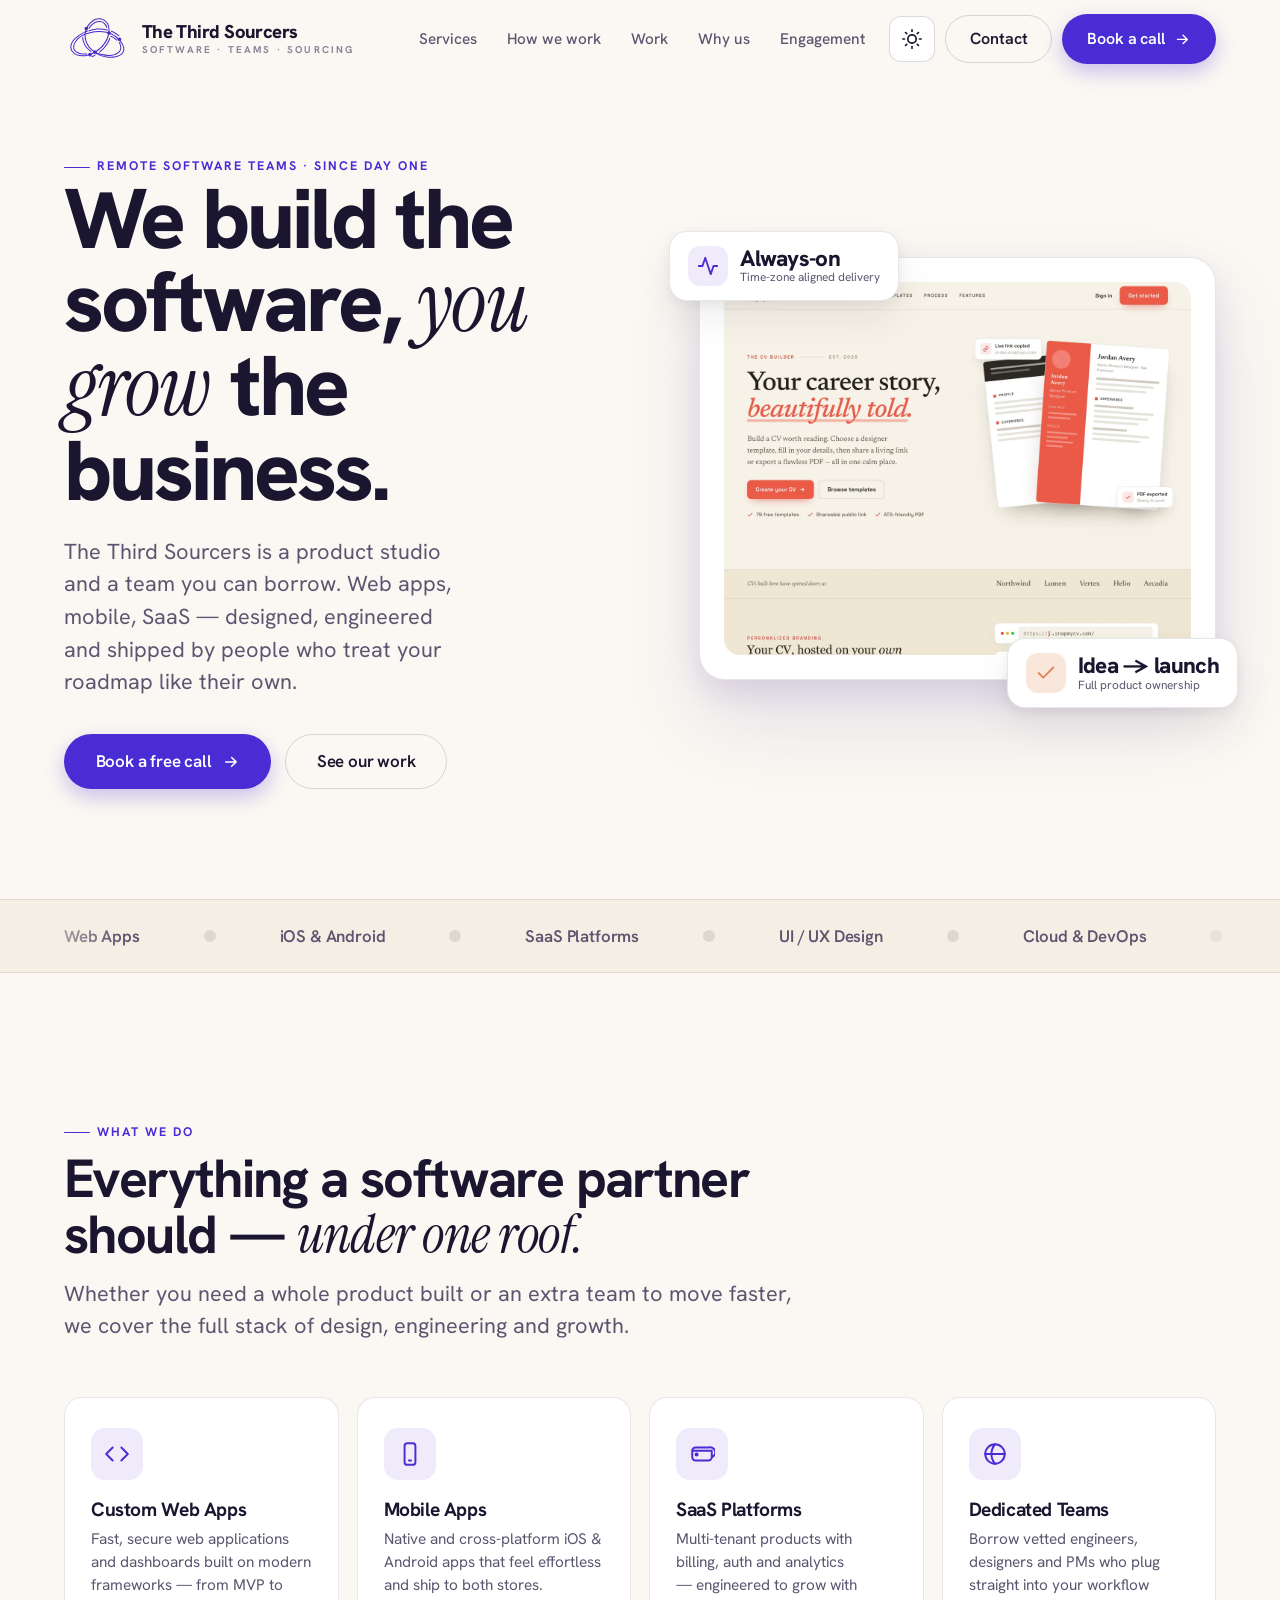
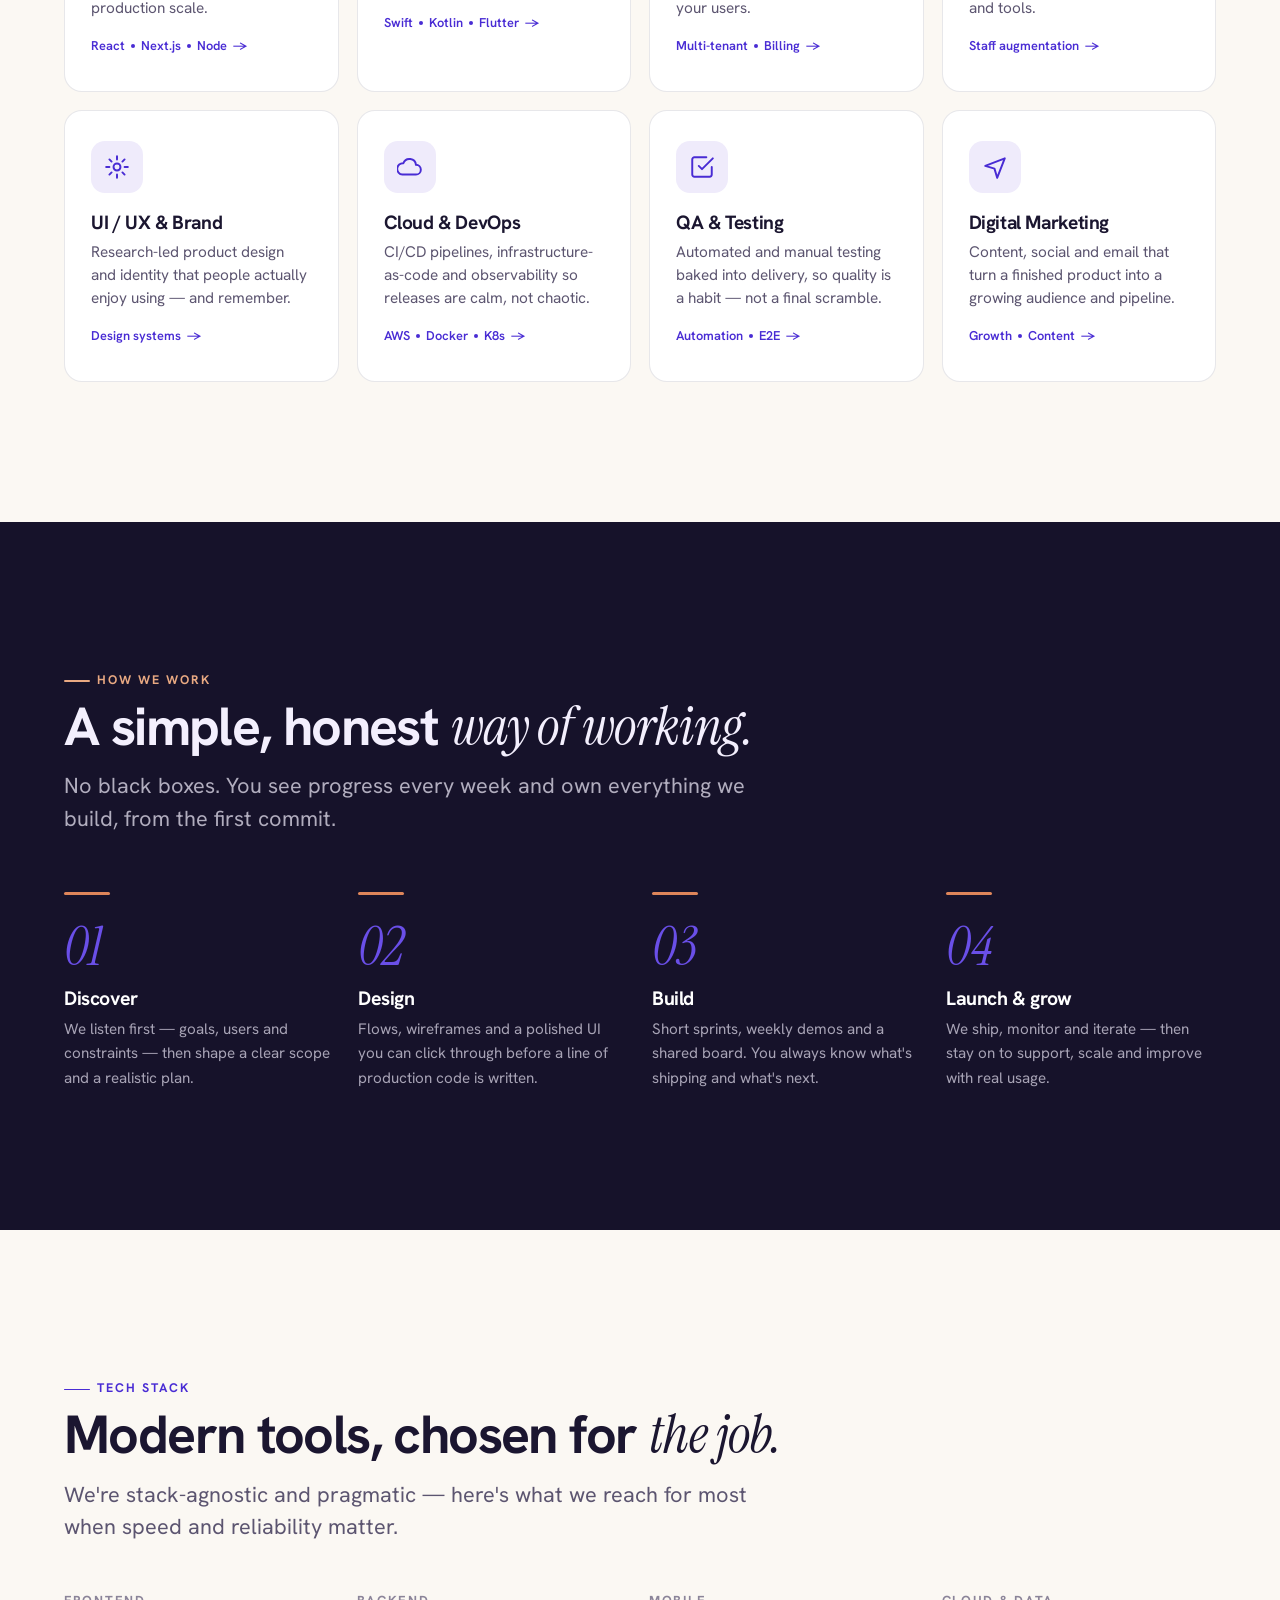
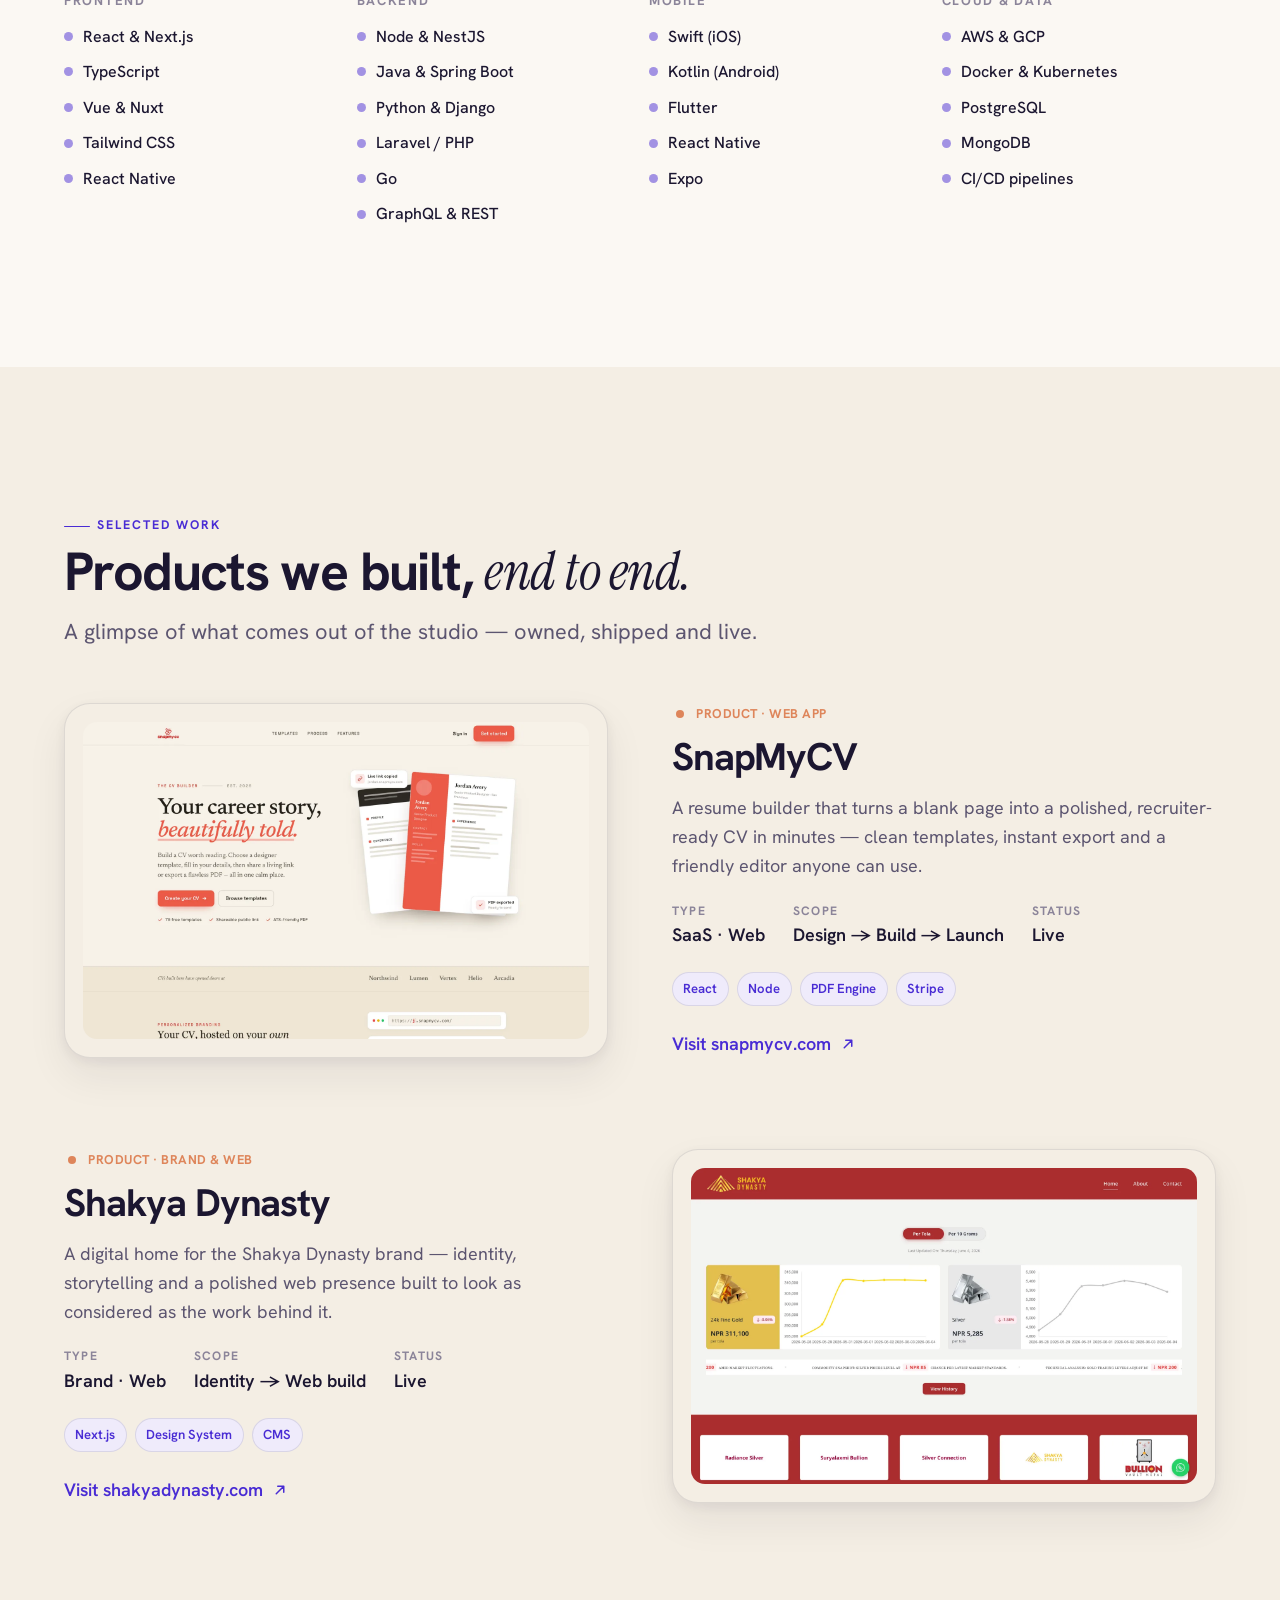
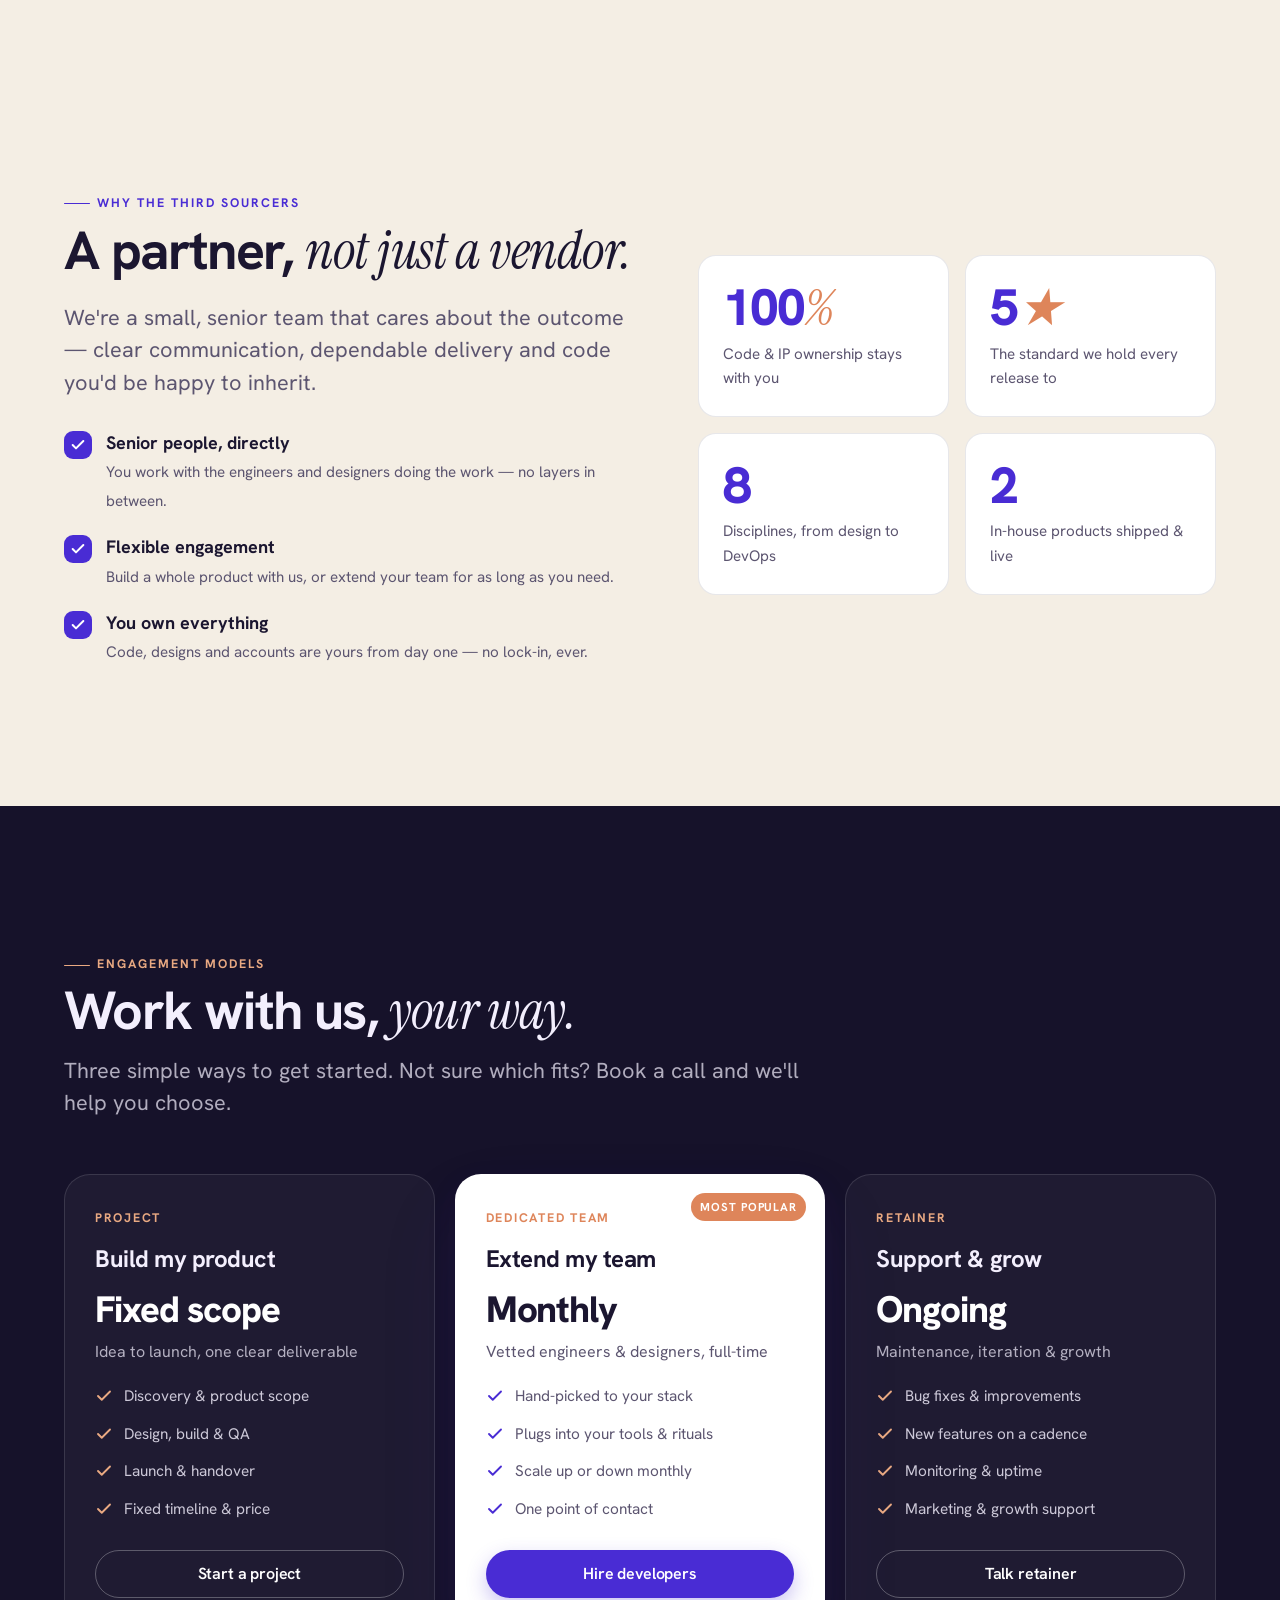
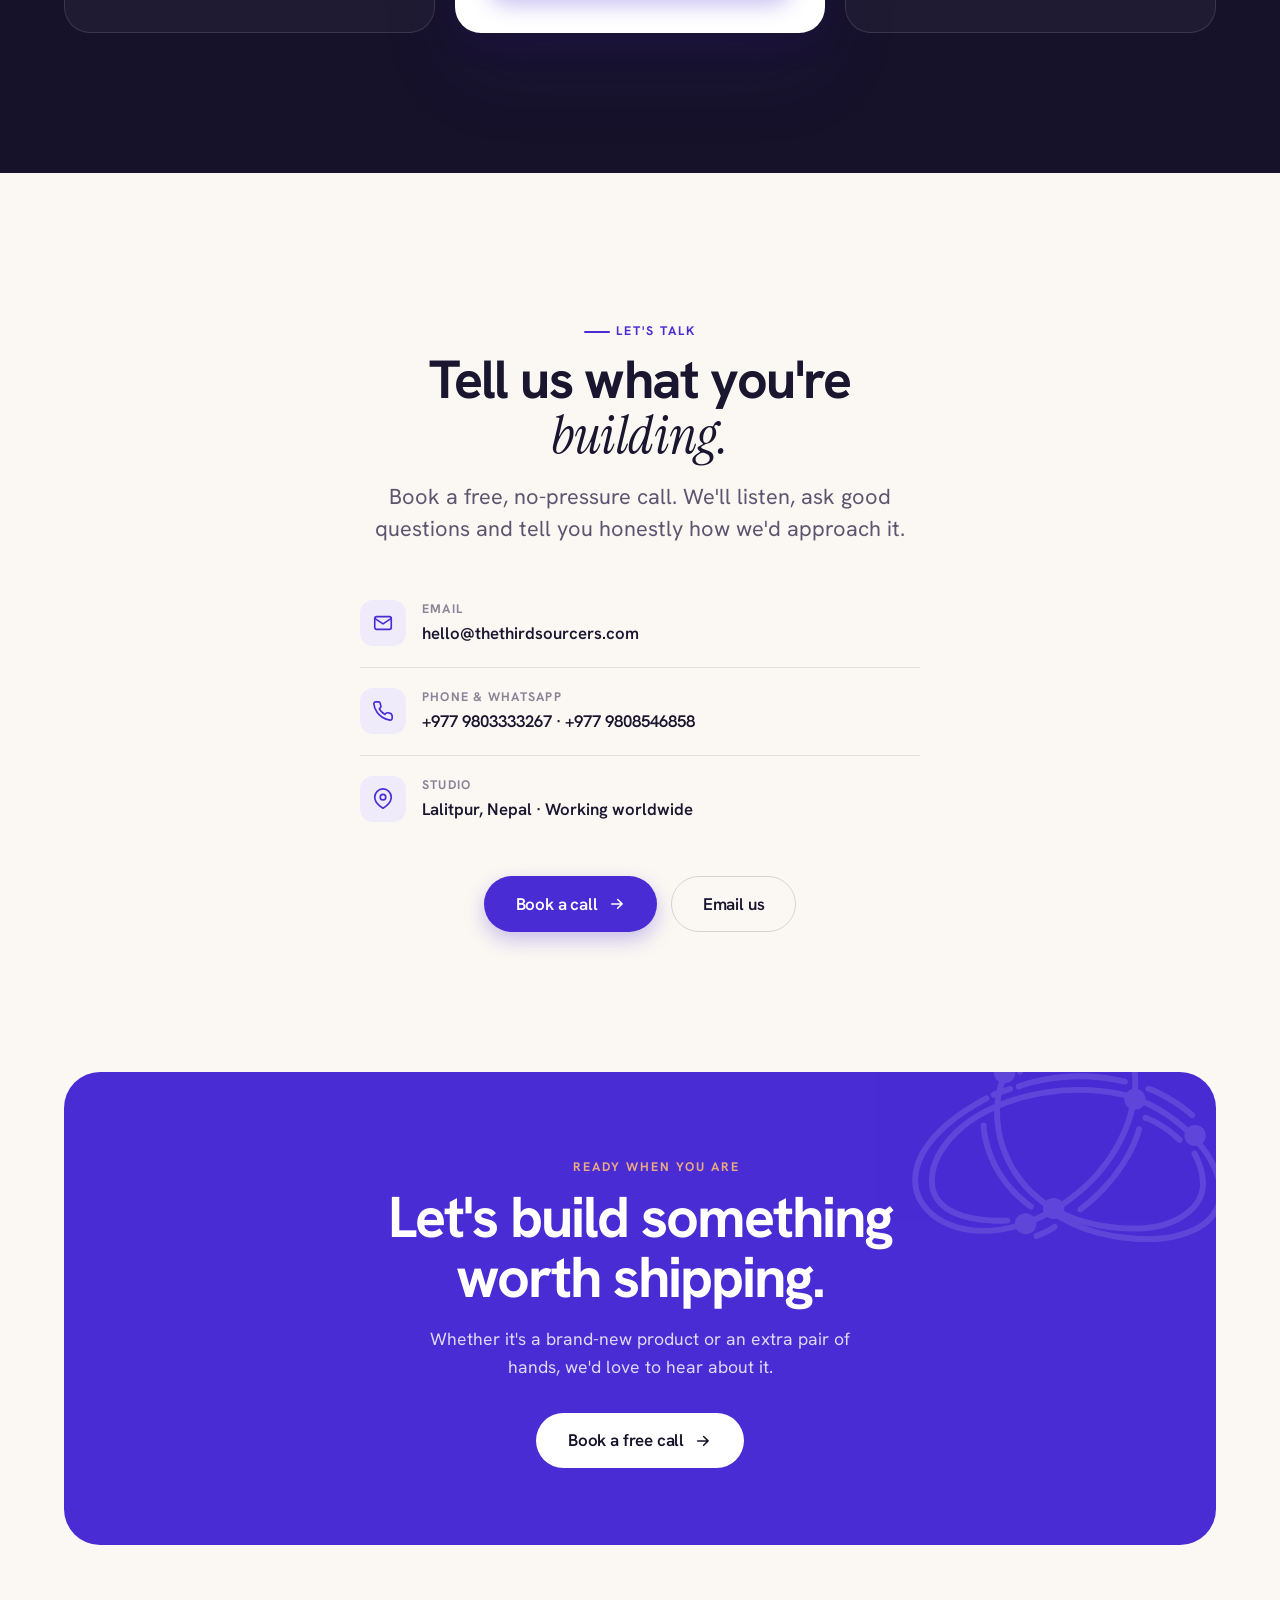
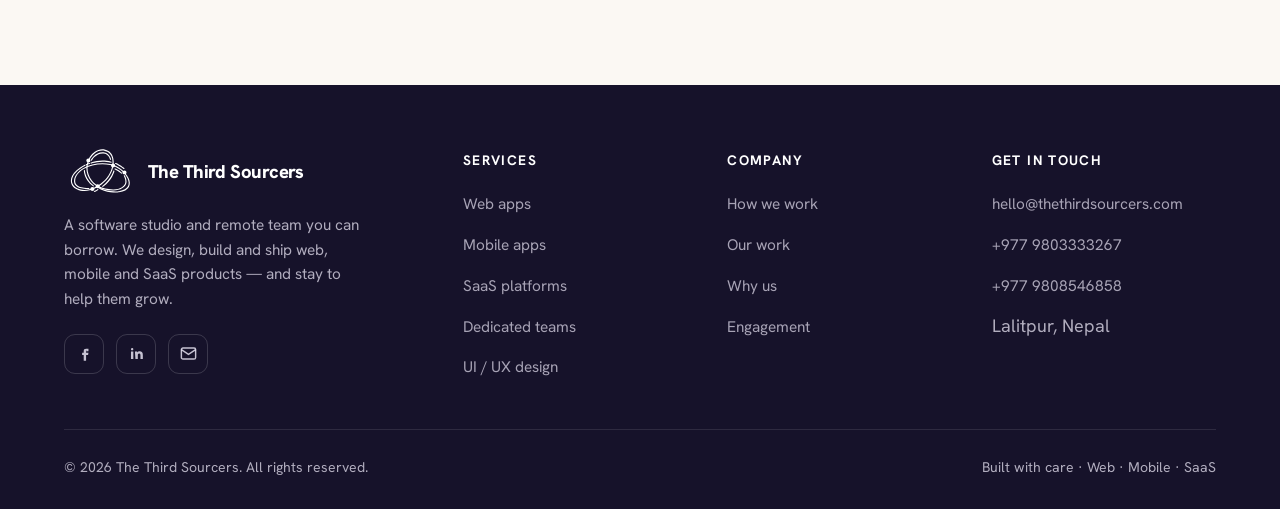
==== index.html @ 4a142c0e "changes to ui" ====
<!doctype html>
<html lang="en">
  <head>
    <meta charset="utf-8" />
    <meta name="viewport" content="width=device-width, initial-scale=1" />
    <title>The Third Sourcers — Software teams that build with you</title>
    <meta
      name="description"
      content="The Third Sourcers is a software studio building web, mobile and SaaS products — and the remote engineering teams behind them. People-first delivery from idea to launch."
    />
    <link rel="icon" href="favicon.ico" sizes="any" />
    <link rel="icon" type="image/svg+xml" href="assets/logo-mark.svg" />
    <link rel="preconnect" href="https://fonts.googleapis.com" />
    <link rel="preconnect" href="https://fonts.gstatic.com" crossorigin />
    <link rel="stylesheet" href="styles.css" />
  </head>
  <body>
    <!-- ===================== HEADER ===================== -->
    <header class="site-header" id="header">
      <div class="wrap bar">
        <a class="brand" href="#top" aria-label="The Third Sourcers home">
          <img src="assets/logo-mark.svg" alt="" />
          <span class="bname"
            >The Third Sourcers<small>Software · Teams · Sourcing</small></span
          >
        </a>
        <nav class="nav-links" aria-label="Primary">
          <a href="#services">Services</a>
          <a href="#process">How we work</a>
          <a href="#work">Work</a>
          <a href="#why">Why us</a>
          <a href="#engage">Engagement</a>
        </nav>
        <div class="nav-cta">
          <button
            id="themeToggle"
            class="theme-toggle"
            aria-label="Toggle dark mode"
          >
            <!-- Sun icon for light mode -->
            <svg
              class="icon-sun"
              viewBox="0 0 24 24"
              fill="none"
              stroke="currentColor"
              stroke-width="2"
              stroke-linecap="round"
              stroke-linejoin="round"
            >
              <circle cx="12" cy="12" r="5"></circle>
              <line x1="12" y1="1" x2="12" y2="3"></line>
              <line x1="12" y1="21" x2="12" y2="23"></line>
              <line x1="4.22" y1="4.22" x2="5.64" y2="5.64"></line>
              <line x1="18.36" y1="18.36" x2="19.78" y2="19.78"></line>
              <line x1="1" y1="12" x2="3" y2="12"></line>
              <line x1="21" y1="12" x2="23" y2="12"></line>
              <line x1="4.22" y1="19.78" x2="5.64" y2="18.36"></line>
              <line x1="18.36" y1="5.64" x2="19.78" y2="4.22"></line>
            </svg>
            <!-- Moon icon for dark mode -->
            <svg
              class="icon-moon"
              viewBox="0 0 24 24"
              fill="none"
              stroke="currentColor"
              stroke-width="2"
              stroke-linecap="round"
              stroke-linejoin="round"
            >
              <path d="M21 12.79A9 9 0 1 1 11.21 3 7 7 0 0 0 21 12.79z"></path>
            </svg>
          </button>
          <a href="#contact" class="btn btn-ghost">Contact</a>
          <a href="#contact" class="btn btn-primary"
            >Book a call
            <svg
              viewBox="0 0 24 24"
              fill="none"
              stroke="currentColor"
              stroke-width="2"
              stroke-linecap="round"
              stroke-linejoin="round"
            >
              <path d="M5 12h14M13 6l6 6-6 6" />
            </svg>
          </a>
          <button class="menu-toggle" id="menuToggle" aria-label="Open menu">
            <svg
              viewBox="0 0 24 24"
              fill="none"
              stroke="currentColor"
              stroke-width="2"
              stroke-linecap="round"
              stroke-linejoin="round"
            >
              <path d="M3 6h18M3 12h18M3 18h18" />
            </svg>
          </button>
        </div>
      </div>
    </header>

    <!-- mobile menu -->
    <div class="mobile-menu" id="mobileMenu">
      <div class="mm-top">
        <a class="brand" href="#top"
          ><img src="assets/logo-mark.svg" alt="" style="height: 38px" /><span
            class="bname"
            >The Third Sourcers</span
          ></a
        >
        <button class="mm-close" id="mmClose" aria-label="Close menu">
          <svg
            viewBox="0 0 24 24"
            fill="none"
            stroke="currentColor"
            stroke-width="2"
            stroke-linecap="round"
            stroke-linejoin="round"
          >
            <path d="M6 6l12 12M18 6L6 18" />
          </svg>
        </button>
      </div>
      <nav>
        <a href="#services">Services</a>
        <a href="#process">How we work</a>
        <a href="#work">Work</a>
        <a href="#why">Why us</a>
        <a href="#engage">Engagement</a>
        <a href="#contact">Contact</a>
      </nav>
      <a href="#contact" class="btn btn-primary btn-lg">Book a call</a>
    </div>

    <main id="top">
      <!-- ===================== HERO ===================== -->
      <section class="hero">
        <div class="wrap hero-grid">
          <div class="hero-copy">
            <span class="eyebrow reveal"
              >Remote software teams · since day one</span
            >
            <h1 class="display reveal d1">
              We build the software, <span class="serif-em">you grow</span> the
              business.
            </h1>
            <p class="lead reveal d2">
              The Third Sourcers is a product studio and a team you can borrow.
              Web apps, mobile, SaaS — designed, engineered and shipped by
              people who treat your roadmap like their own.
            </p>
            <div class="hero-cta reveal d3">
              <a href="#contact" class="btn btn-primary btn-lg"
                >Book a free call
                <svg
                  viewBox="0 0 24 24"
                  fill="none"
                  stroke="currentColor"
                  stroke-width="2"
                  stroke-linecap="round"
                  stroke-linejoin="round"
                >
                  <path d="M5 12h14M13 6l6 6-6 6" />
                </svg>
              </a>
              <a href="#work" class="btn btn-ghost btn-lg">See our work</a>
            </div>
          </div>

          <div class="hero-visual reveal d2">
            <div class="glass-card">
              <img
                class="shot"
                src="images/snapmycv.webp"
                alt="SnapMyCV — a resume builder product we designed and built"
                width="1600"
                height="1000"
                fetchpriority="high"
              />
            </div>
            <div class="stat-float" style="top: -26px; left: -30px">
              <div
                class="dot-ico"
                style="background: var(--bg-lilac); color: var(--violet)"
              >
                <svg
                  viewBox="0 0 24 24"
                  width="22"
                  height="22"
                  fill="none"
                  stroke="currentColor"
                  stroke-width="2"
                  stroke-linecap="round"
                  stroke-linejoin="round"
                >
                  <path d="M22 12h-4l-3 9L9 3l-3 9H2" />
                </svg>
              </div>
              <div>
                <div class="n">Always-on</div>
                <div class="l">Time-zone aligned delivery</div>
              </div>
            </div>
            <div class="stat-float" style="bottom: -28px; right: -22px">
              <div
                class="dot-ico"
                style="background: var(--terra-tint); color: var(--terra)"
              >
                <svg
                  viewBox="0 0 24 24"
                  width="22"
                  height="22"
                  fill="none"
                  stroke="currentColor"
                  stroke-width="2"
                  stroke-linecap="round"
                  stroke-linejoin="round"
                >
                  <path d="M20 6L9 17l-5-5" />
                </svg>
              </div>
              <div>
                <div class="n">Idea → launch</div>
                <div class="l">Full product ownership</div>
              </div>
            </div>
          </div>
        </div>
      </section>

      <!-- ===================== MARQUEE ===================== -->
      <div class="marquee" aria-hidden="true">
        <div class="wrap marquee-container">
          <div class="track">
            <span>Web Apps</span><span class="dot"></span
            ><span>iOS &amp; Android</span><span class="dot"></span
            ><span>SaaS Platforms</span><span class="dot"></span
            ><span>UI / UX Design</span><span class="dot"></span
            ><span>Cloud &amp; DevOps</span><span class="dot"></span
            ><span>QA &amp; Testing</span><span class="dot"></span
            ><span>Dedicated Teams</span><span class="dot"></span
            ><span>Digital Marketing</span><span class="dot"></span>
            <span>Web Apps</span><span class="dot"></span
            ><span>iOS &amp; Android</span><span class="dot"></span
            ><span>SaaS Platforms</span><span class="dot"></span
            ><span>UI / UX Design</span><span class="dot"></span
            ><span>Cloud &amp; DevOps</span><span class="dot"></span
            ><span>QA &amp; Testing</span><span class="dot"></span
            ><span>Dedicated Teams</span><span class="dot"></span
            ><span>Digital Marketing</span><span class="dot"></span>
          </div>
        </div>
      </div>

      <!-- ===================== SERVICES ===================== -->
      <section class="section-pad" id="services">
        <div class="wrap">
          <div class="section-head reveal">
            <span class="eyebrow">What we do</span>
            <h2 class="h2">
              Everything a software partner should —
              <span class="serif-em">under one roof.</span>
            </h2>
            <p class="lead">
              Whether you need a whole product built or an extra team to move
              faster, we cover the full stack of design, engineering and growth.
            </p>
          </div>
          <div class="svc-grid">
            <!-- 1 -->
            <article class="svc-card reveal">
              <div class="svc-ico">
                <svg
                  viewBox="0 0 24 24"
                  fill="none"
                  stroke="currentColor"
                  stroke-width="1.8"
                  stroke-linecap="round"
                  stroke-linejoin="round"
                >
                  <path d="M16 18l6-6-6-6M8 6l-6 6 6 6" />
                </svg>
              </div>
              <h3>Custom Web Apps</h3>
              <p>
                Fast, secure web applications and dashboards built on modern
                frameworks — from MVP to production scale.
              </p>
              <span class="tag">
                <span>React</span>
                <span>Next.js</span>
                <span>Node</span>
                <span>→</span>
              </span>
            </article>
            <!-- 2 -->
            <article class="svc-card reveal d1">
              <div class="svc-ico">
                <svg
                  viewBox="0 0 24 24"
                  fill="none"
                  stroke="currentColor"
                  stroke-width="1.8"
                  stroke-linecap="round"
                  stroke-linejoin="round"
                >
                  <rect x="7" y="2" width="10" height="20" rx="2.5" />
                  <path d="M11 18h2" />
                </svg>
              </div>
              <h3>Mobile Apps</h3>
              <p>
                Native and cross-platform iOS &amp; Android apps that feel
                effortless and ship to both stores.
              </p>
              <span class="tag">
                <span>Swift</span>
                <span>Kotlin</span>
                <span>Flutter</span>
                <span>→</span>
              </span>
            </article>
            <!-- 3 -->
            <article class="svc-card reveal d2">
              <div class="svc-ico">
                <svg
                  viewBox="0 0 24 24"
                  fill="none"
                  stroke="currentColor"
                  stroke-width="1.8"
                  stroke-linecap="round"
                  stroke-linejoin="round"
                >
                  <path
                    d="M3 9a3 3 0 013-3h12a3 3 0 013 9M3 9v6a3 3 0 003 3h12a3 3 0 003-3V9M3 9h18"
                  />
                  <circle cx="7" cy="12.5" r="1" />
                </svg>
              </div>
              <h3>SaaS Platforms</h3>
              <p>
                Multi-tenant products with billing, auth and analytics —
                engineered to grow with your users.
              </p>
              <span class="tag">
                <span>Multi-tenant</span>
                <span>Billing</span>
                <span>→</span>
              </span>
            </article>
            <!-- 4 -->
            <article class="svc-card reveal d3">
              <div class="svc-ico">
                <svg
                  viewBox="0 0 24 24"
                  fill="none"
                  stroke="currentColor"
                  stroke-width="1.8"
                  stroke-linecap="round"
                  stroke-linejoin="round"
                >
                  <circle cx="12" cy="12" r="9" />
                  <path d="M12 3a14 14 0 000 18M3 12h18" />
                </svg>
              </div>
              <h3>Dedicated Teams</h3>
              <p>
                Borrow vetted engineers, designers and PMs who plug straight
                into your workflow and tools.
              </p>
              <span class="tag">
                <span>Staff augmentation</span>
                <span>→</span>
              </span>
            </article>
            <!-- 5 -->
            <article class="svc-card reveal">
              <div class="svc-ico">
                <svg
                  viewBox="0 0 24 24"
                  fill="none"
                  stroke="currentColor"
                  stroke-width="1.8"
                  stroke-linecap="round"
                  stroke-linejoin="round"
                >
                  <circle cx="12" cy="12" r="3.2" />
                  <path
                    d="M2 12h3M19 12h3M12 2v3M12 19v3M5 5l2 2M17 17l2 2M19 5l-2 2M7 17l-2 2"
                  />
                </svg>
              </div>
              <h3>UI / UX &amp; Brand</h3>
              <p>
                Research-led product design and identity that people actually
                enjoy using — and remember.
              </p>
              <span class="tag">
                <span>Design systems</span>
                <span>→</span>
              </span>
            </article>
            <!-- 6 -->
            <article class="svc-card reveal d1">
              <div class="svc-ico">
                <svg
                  viewBox="0 0 24 24"
                  fill="none"
                  stroke="currentColor"
                  stroke-width="1.8"
                  stroke-linecap="round"
                  stroke-linejoin="round"
                >
                  <path
                    d="M17.5 19a4.5 4.5 0 000-9 6 6 0 00-11.6-1.5A4 4 0 005 19z"
                  />
                </svg>
              </div>
              <h3>Cloud &amp; DevOps</h3>
              <p>
                CI/CD pipelines, infrastructure-as-code and observability so
                releases are calm, not chaotic.
              </p>
              <span class="tag">
                <span>AWS</span>
                <span>Docker</span>
                <span>K8s</span>
                <span>→</span>
              </span>
            </article>
            <!-- 7 -->
            <article class="svc-card reveal d2">
              <div class="svc-ico">
                <svg
                  viewBox="0 0 24 24"
                  fill="none"
                  stroke="currentColor"
                  stroke-width="1.8"
                  stroke-linecap="round"
                  stroke-linejoin="round"
                >
                  <path d="M9 11l3 3L22 4" />
                  <path
                    d="M21 12v7a2 2 0 01-2 2H5a2 2 0 01-2-2V5a2 2 0 012-2h11"
                  />
                </svg>
              </div>
              <h3>QA &amp; Testing</h3>
              <p>
                Automated and manual testing baked into delivery, so quality is
                a habit — not a final scramble.
              </p>
              <span class="tag">
                <span>Automation</span>
                <span>E2E</span>
                <span>→</span>
              </span>
            </article>
            <!-- 8 -->
            <article class="svc-card reveal d3">
              <div class="svc-ico">
                <svg
                  viewBox="0 0 24 24"
                  fill="none"
                  stroke="currentColor"
                  stroke-width="1.8"
                  stroke-linecap="round"
                  stroke-linejoin="round"
                >
                  <path d="M3 11l18-7-7 18-2.5-8.5L3 11z" />
                </svg>
              </div>
              <h3>Digital Marketing</h3>
              <p>
                Content, social and email that turn a finished product into a
                growing audience and pipeline.
              </p>
              <span class="tag">
                <span>Growth</span>
                <span>Content</span>
                <span>→</span>
              </span>
            </article>
          </div>
        </div>
      </section>

      <!-- ===================== PROCESS ===================== -->
      <section class="section-pad process" id="process">
        <div class="wrap">
          <div class="section-head reveal">
            <span class="eyebrow">How we work</span>
            <h2 class="h2">
              A simple, honest <span class="serif-em">way of working.</span>
            </h2>
            <p class="lead">
              No black boxes. You see progress every week and own everything we
              build, from the first commit.
            </p>
          </div>
          <div class="steps">
            <div class="step reveal">
              <div class="num">01</div>
              <h3>Discover</h3>
              <p>
                We listen first — goals, users and constraints — then shape a
                clear scope and a realistic plan.
              </p>
            </div>
            <div class="step reveal d1">
              <div class="num">02</div>
              <h3>Design</h3>
              <p>
                Flows, wireframes and a polished UI you can click through before
                a line of production code is written.
              </p>
            </div>
            <div class="step reveal d2">
              <div class="num">03</div>
              <h3>Build</h3>
              <p>
                Short sprints, weekly demos and a shared board. You always know
                what's shipping and what's next.
              </p>
            </div>
            <div class="step reveal d3">
              <div class="num">04</div>
              <h3>Launch &amp; grow</h3>
              <p>
                We ship, monitor and iterate — then stay on to support, scale
                and improve with real usage.
              </p>
            </div>
          </div>
        </div>
      </section>

      <!-- ===================== TECH STACK ===================== -->
      <section class="section-pad" id="stack">
        <div class="wrap">
          <div class="section-head reveal">
            <span class="eyebrow">Tech stack</span>
            <h2 class="h2">
              Modern tools, chosen for <span class="serif-em">the job.</span>
            </h2>
            <p class="lead">
              We're stack-agnostic and pragmatic — here's what we reach for most
              when speed and reliability matter.
            </p>
          </div>
          <div class="tech-groups">
            <div class="tech-col reveal">
              <h4>Frontend</h4>
              <ul>
                <li><b></b>React &amp; Next.js</li>
                <li><b></b>TypeScript</li>
                <li><b></b>Vue &amp; Nuxt</li>
                <li><b></b>Tailwind CSS</li>
                <li><b></b>React Native</li>
              </ul>
            </div>
            <div class="tech-col reveal d1">
              <h4>Backend</h4>
              <ul>
                <li><b></b>Node &amp; NestJS</li>
                <li><b></b>Java &amp; Spring Boot</li>
                <li><b></b>Python &amp; Django</li>
                <li><b></b>Laravel / PHP</li>
                <li><b></b>Go</li>
                <li><b></b>GraphQL &amp; REST</li>
              </ul>
            </div>
            <div class="tech-col reveal d2">
              <h4>Mobile</h4>
              <ul>
                <li><b></b>Swift (iOS)</li>
                <li><b></b>Kotlin (Android)</li>
                <li><b></b>Flutter</li>
                <li><b></b>React Native</li>
                <li><b></b>Expo</li>
              </ul>
            </div>
            <div class="tech-col reveal d3">
              <h4>Cloud &amp; Data</h4>
              <ul>
                <li><b></b>AWS &amp; GCP</li>
                <li><b></b>Docker &amp; Kubernetes</li>
                <li><b></b>PostgreSQL</li>
                <li><b></b>MongoDB</li>
                <li><b></b>CI/CD pipelines</li>
              </ul>
            </div>
          </div>
        </div>
      </section>

      <!-- ===================== WORK / PORTFOLIO ===================== -->
      <section class="section-pad" id="work" style="background: var(--bg-warm)">
        <div class="wrap">
          <div class="section-head reveal" style="margin-bottom: 18px">
            <span class="eyebrow">Selected work</span>
            <h2 class="h2">
              Products we built, <span class="serif-em">end to end.</span>
            </h2>
            <p class="lead">
              A glimpse of what comes out of the studio — owned, shipped and
              live.
            </p>
          </div>

          <!-- Case 1: SnapMyCV -->
          <article class="case reveal" style="margin-top: 54px">
            <div class="case-media">
              <div class="case-frame">
                <img
                  class="shot"
                  src="images/snapmycv.webp"
                  alt="SnapMyCV resume builder homepage"
                  width="1600"
                  height="1000"
                  loading="lazy"
                />
              </div>
            </div>
            <div class="case-body">
              <div class="case-badge">
                <svg
                  viewBox="0 0 24 24"
                  width="16"
                  height="16"
                  fill="currentColor"
                >
                  <circle cx="12" cy="12" r="6" /></svg
                >Product · Web App
              </div>
              <h3>SnapMyCV</h3>
              <p>
                A resume builder that turns a blank page into a polished,
                recruiter-ready CV in minutes — clean templates, instant export
                and a friendly editor anyone can use.
              </p>
              <div class="meta">
                <div>
                  <div class="k">Type</div>
                  <div class="v">SaaS · Web</div>
                </div>
                <div>
                  <div class="k">Scope</div>
                  <div class="v">Design → Build → Launch</div>
                </div>
                <div>
                  <div class="k">Status</div>
                  <div class="v">Live</div>
                </div>
              </div>
              <div class="stack-tags">
                <span>React</span><span>Node</span><span>PDF Engine</span
                ><span>Stripe</span>
              </div>
              <a
                class="link-arrow"
                href="https://snapmycv.com"
                target="_blank"
                rel="noopener"
                >Visit snapmycv.com
                <svg
                  viewBox="0 0 24 24"
                  fill="none"
                  stroke="currentColor"
                  stroke-width="2"
                  stroke-linecap="round"
                  stroke-linejoin="round"
                >
                  <path d="M7 17L17 7M9 7h8v8" />
                </svg>
              </a>
            </div>
          </article>

          <!-- Case 2: Shakya Dynasty -->
          <article class="case flip reveal">
            <div class="case-media">
              <div class="case-frame">
                <img
                  class="shot"
                  src="images/shakyadynasty.webp"
                  alt="Shakya Dynasty live gold and silver price website"
                  width="1600"
                  height="1000"
                  loading="lazy"
                />
              </div>
            </div>
            <div class="case-body">
              <div class="case-badge">
                <svg
                  viewBox="0 0 24 24"
                  width="16"
                  height="16"
                  fill="currentColor"
                >
                  <circle cx="12" cy="12" r="6" /></svg
                >Product · Brand &amp; Web
              </div>
              <h3>Shakya Dynasty</h3>
              <p>
                A digital home for the Shakya Dynasty brand — identity,
                storytelling and a polished web presence built to look as
                considered as the work behind it.
              </p>
              <div class="meta">
                <div>
                  <div class="k">Type</div>
                  <div class="v">Brand · Web</div>
                </div>
                <div>
                  <div class="k">Scope</div>
                  <div class="v">Identity → Web build</div>
                </div>
                <div>
                  <div class="k">Status</div>
                  <div class="v">Live</div>
                </div>
              </div>
              <div class="stack-tags">
                <span>Next.js</span><span>Design System</span><span>CMS</span>
              </div>
              <a
                class="link-arrow"
                href="https://shakyadynasty.com"
                target="_blank"
                rel="noopener"
                >Visit shakyadynasty.com
                <svg
                  viewBox="0 0 24 24"
                  fill="none"
                  stroke="currentColor"
                  stroke-width="2"
                  stroke-linecap="round"
                  stroke-linejoin="round"
                >
                  <path d="M7 17L17 7M9 7h8v8" />
                </svg>
              </a>
            </div>
          </article>
        </div>
      </section>

      <!-- ===================== WHY US / STATS ===================== -->
      <section class="section-pad why" id="why">
        <div class="wrap why-grid">
          <div class="reveal">
            <span class="eyebrow">Why The Third Sourcers</span>
            <h2 class="h2" style="margin: 0.6rem 0 1.1rem">
              A partner, <span class="serif-em">not just a vendor.</span>
            </h2>
            <p class="lead" style="color: var(--ink-soft)">
              We're a small, senior team that cares about the outcome — clear
              communication, dependable delivery and code you'd be happy to
              inherit.
            </p>
            <ul class="feature-list">
              <li>
                <span class="tick"
                  ><svg
                    viewBox="0 0 24 24"
                    fill="none"
                    stroke="currentColor"
                    stroke-width="3"
                    stroke-linecap="round"
                    stroke-linejoin="round"
                  >
                    <path d="M20 6L9 17l-5-5" /></svg
                ></span>
                <div>
                  <b>Senior people, directly</b
                  ><span class="d"
                    >You work with the engineers and designers doing the work —
                    no layers in between.</span
                  >
                </div>
              </li>
              <li>
                <span class="tick"
                  ><svg
                    viewBox="0 0 24 24"
                    fill="none"
                    stroke="currentColor"
                    stroke-width="3"
                    stroke-linecap="round"
                    stroke-linejoin="round"
                  >
                    <path d="M20 6L9 17l-5-5" /></svg
                ></span>
                <div>
                  <b>Flexible engagement</b
                  ><span class="d"
                    >Build a whole product with us, or extend your team for as
                    long as you need.</span
                  >
                </div>
              </li>
              <li>
                <span class="tick"
                  ><svg
                    viewBox="0 0 24 24"
                    fill="none"
                    stroke="currentColor"
                    stroke-width="3"
                    stroke-linecap="round"
                    stroke-linejoin="round"
                  >
                    <path d="M20 6L9 17l-5-5" /></svg
                ></span>
                <div>
                  <b>You own everything</b
                  ><span class="d"
                    >Code, designs and accounts are yours from day one — no
                    lock-in, ever.</span
                  >
                </div>
              </li>
            </ul>
          </div>
          <div class="stat-cards reveal d1">
            <div class="sc">
              <div class="n">100<span class="serif-em">%</span></div>
              <div class="l">Code &amp; IP ownership stays with you</div>
            </div>
            <div class="sc">
              <div class="n">5<span class="serif-em">★</span></div>
              <div class="l">The standard we hold every release to</div>
            </div>
            <div class="sc">
              <div class="n">8</div>
              <div class="l">Disciplines, from design to DevOps</div>
            </div>
            <div class="sc">
              <div class="n">2</div>
              <div class="l">In-house products shipped &amp; live</div>
            </div>
          </div>
        </div>
      </section>

      <!-- ===================== ENGAGEMENT MODELS ===================== -->
      <section class="section-pad engage" id="engage">
        <div class="wrap">
          <div class="section-head reveal">
            <span class="eyebrow">Engagement models</span>
            <h2 class="h2">
              Work with us, <span class="serif-em">your way.</span>
            </h2>
            <p class="lead">
              Three simple ways to get started. Not sure which fits? Book a call
              and we'll help you choose.
            </p>
          </div>
          <div class="plans">
            <div class="plan reveal">
              <div class="pin">Project</div>
              <h3>Build my product</h3>
              <div class="price">
                <b>Fixed scope</b>Idea to launch, one clear deliverable
              </div>
              <ul>
                <li>
                  <svg
                    viewBox="0 0 24 24"
                    fill="none"
                    stroke="currentColor"
                    stroke-width="2.5"
                    stroke-linecap="round"
                    stroke-linejoin="round"
                  >
                    <path d="M20 6L9 17l-5-5" /></svg
                  >Discovery &amp; product scope
                </li>
                <li>
                  <svg
                    viewBox="0 0 24 24"
                    fill="none"
                    stroke="currentColor"
                    stroke-width="2.5"
                    stroke-linecap="round"
                    stroke-linejoin="round"
                  >
                    <path d="M20 6L9 17l-5-5" /></svg
                  >Design, build &amp; QA
                </li>
                <li>
                  <svg
                    viewBox="0 0 24 24"
                    fill="none"
                    stroke="currentColor"
                    stroke-width="2.5"
                    stroke-linecap="round"
                    stroke-linejoin="round"
                  >
                    <path d="M20 6L9 17l-5-5" /></svg
                  >Launch &amp; handover
                </li>
                <li>
                  <svg
                    viewBox="0 0 24 24"
                    fill="none"
                    stroke="currentColor"
                    stroke-width="2.5"
                    stroke-linecap="round"
                    stroke-linejoin="round"
                  >
                    <path d="M20 6L9 17l-5-5" /></svg
                  >Fixed timeline &amp; price
                </li>
              </ul>
              <a href="#contact" class="btn btn-on-dark-ghost"
                >Start a project</a
              >
            </div>
            <div class="plan featured reveal d1" style="position: relative">
              <span class="ribbon">Most popular</span>
              <div class="pin">Dedicated team</div>
              <h3>Extend my team</h3>
              <div class="price">
                <b>Monthly</b>Vetted engineers &amp; designers, full-time
              </div>
              <ul>
                <li>
                  <svg
                    viewBox="0 0 24 24"
                    fill="none"
                    stroke="currentColor"
                    stroke-width="2.5"
                    stroke-linecap="round"
                    stroke-linejoin="round"
                  >
                    <path d="M20 6L9 17l-5-5" /></svg
                  >Hand-picked to your stack
                </li>
                <li>
                  <svg
                    viewBox="0 0 24 24"
                    fill="none"
                    stroke="currentColor"
                    stroke-width="2.5"
                    stroke-linecap="round"
                    stroke-linejoin="round"
                  >
                    <path d="M20 6L9 17l-5-5" /></svg
                  >Plugs into your tools &amp; rituals
                </li>
                <li>
                  <svg
                    viewBox="0 0 24 24"
                    fill="none"
                    stroke="currentColor"
                    stroke-width="2.5"
                    stroke-linecap="round"
                    stroke-linejoin="round"
                  >
                    <path d="M20 6L9 17l-5-5" /></svg
                  >Scale up or down monthly
                </li>
                <li>
                  <svg
                    viewBox="0 0 24 24"
                    fill="none"
                    stroke="currentColor"
                    stroke-width="2.5"
                    stroke-linecap="round"
                    stroke-linejoin="round"
                  >
                    <path d="M20 6L9 17l-5-5" /></svg
                  >One point of contact
                </li>
              </ul>
              <a href="#contact" class="btn btn-primary">Hire developers</a>
            </div>
            <div class="plan reveal d2">
              <div class="pin">Retainer</div>
              <h3>Support &amp; grow</h3>
              <div class="price">
                <b>Ongoing</b>Maintenance, iteration &amp; growth
              </div>
              <ul>
                <li>
                  <svg
                    viewBox="0 0 24 24"
                    fill="none"
                    stroke="currentColor"
                    stroke-width="2.5"
                    stroke-linecap="round"
                    stroke-linejoin="round"
                  >
                    <path d="M20 6L9 17l-5-5" /></svg
                  >Bug fixes &amp; improvements
                </li>
                <li>
                  <svg
                    viewBox="0 0 24 24"
                    fill="none"
                    stroke="currentColor"
                    stroke-width="2.5"
                    stroke-linecap="round"
                    stroke-linejoin="round"
                  >
                    <path d="M20 6L9 17l-5-5" /></svg
                  >New features on a cadence
                </li>
                <li>
                  <svg
                    viewBox="0 0 24 24"
                    fill="none"
                    stroke="currentColor"
                    stroke-width="2.5"
                    stroke-linecap="round"
                    stroke-linejoin="round"
                  >
                    <path d="M20 6L9 17l-5-5" /></svg
                  >Monitoring &amp; uptime
                </li>
                <li>
                  <svg
                    viewBox="0 0 24 24"
                    fill="none"
                    stroke="currentColor"
                    stroke-width="2.5"
                    stroke-linecap="round"
                    stroke-linejoin="round"
                  >
                    <path d="M20 6L9 17l-5-5" /></svg
                  >Marketing &amp; growth support
                </li>
              </ul>
              <a href="#contact" class="btn btn-on-dark-ghost">Talk retainer</a>
            </div>
          </div>
        </div>
      </section>

      <!-- ===================== CONTACT ===================== -->
      <section class="section-pad" id="contact">
        <div class="wrap" style="max-width: 760px">
          <div
            class="section-head reveal"
            style="text-align: center; margin-inline: auto; max-width: 600px"
          >
            <span class="eyebrow">Let's talk</span>
            <h2 class="h2" style="margin: 0.6rem 0 1rem">
              Tell us what you're <span class="serif-em">building.</span>
            </h2>
            <p class="lead" style="color: var(--ink-soft); margin: 0 auto">
              Book a free, no-pressure call. We'll listen, ask good questions
              and tell you honestly how we'd approach it.
            </p>
          </div>

          <div
            class="contact-info reveal d1"
            style="max-width: 560px; margin: 34px auto 0"
          >
            <div class="ci">
              <div class="ico">
                <svg
                  viewBox="0 0 24 24"
                  fill="none"
                  stroke="currentColor"
                  stroke-width="1.8"
                  stroke-linecap="round"
                  stroke-linejoin="round"
                >
                  <rect x="3" y="5" width="18" height="14" rx="2" />
                  <path d="M3 7l9 6 9-6" />
                </svg>
              </div>
              <div>
                <div class="k">Email</div>
                <div class="v">
                  <a href="mailto:hello@thethirdsourcers.com"
                    >hello@thethirdsourcers.com</a
                  >
                </div>
              </div>
            </div>
            <div class="ci">
              <div class="ico">
                <svg
                  viewBox="0 0 24 24"
                  fill="none"
                  stroke="currentColor"
                  stroke-width="1.8"
                  stroke-linecap="round"
                  stroke-linejoin="round"
                >
                  <path
                    d="M22 16.9v3a2 2 0 01-2.2 2 19.8 19.8 0 01-8.6-3.1 19.5 19.5 0 01-6-6A19.8 19.8 0 012 4.2 2 2 0 014 2h3a2 2 0 012 1.7c.1.9.3 1.8.6 2.6a2 2 0 01-.5 2.1L8 9.6a16 16 0 006 6l1.2-1.1a2 2 0 012.1-.5c.8.3 1.7.5 2.6.6a2 2 0 011.7 2z"
                  />
                </svg>
              </div>
              <div>
                <div class="k">Phone &amp; WhatsApp</div>
                <div class="v">
                  <a href="tel:+9779803333267">+977 9803333267</a> ·
                  <a href="tel:+9779808546858">+977 9808546858</a>
                </div>
              </div>
            </div>
            <div class="ci">
              <div class="ico">
                <svg
                  viewBox="0 0 24 24"
                  fill="none"
                  stroke="currentColor"
                  stroke-width="1.8"
                  stroke-linecap="round"
                  stroke-linejoin="round"
                >
                  <path d="M21 10c0 7-9 12-9 12s-9-5-9-12a9 9 0 0118 0z" />
                  <circle cx="12" cy="10" r="3" />
                </svg>
              </div>
              <div>
                <div class="k">Studio</div>
                <div class="v">Lalitpur, Nepal · Working worldwide</div>
              </div>
            </div>
          </div>

          <div
            class="reveal d2"
            style="
              display: flex;
              gap: 14px;
              justify-content: center;
              flex-wrap: wrap;
              margin-top: 34px;
            "
          >
            <a href="tel:+9779803333267" class="btn btn-primary btn-lg"
              >Book a call
              <svg
                viewBox="0 0 24 24"
                fill="none"
                stroke="currentColor"
                stroke-width="2"
                stroke-linecap="round"
                stroke-linejoin="round"
              >
                <path d="M5 12h14M13 6l6 6-6 6" />
              </svg>
            </a>
            <a
              href="mailto:hello@thethirdsourcers.com"
              class="btn btn-ghost btn-lg"
              >Email us</a
            >
          </div>
        </div>
      </section>

      <!-- ===================== CTA BAND ===================== -->
      <section
        class="cta-band wrap"
        style="padding-bottom: clamp(72px, 11vw, 140px)"
      >
        <div class="cta-inner reveal">
          <img
            class="knot"
            src="assets/logo-mark-white.svg"
            style="width: 380px; top: -60px; right: -40px"
            alt=""
          />
          <span class="eyebrow" style="color: var(--terra-2)"
            >Ready when you are</span
          >
          <h2 style="margin-top: 0.6rem">
            Let's build something worth shipping.
          </h2>
          <p>
            Whether it's a brand-new product or an extra pair of hands, we'd
            love to hear about it.
          </p>
          <a href="#contact" class="btn btn-light btn-lg"
            >Book a free call
            <svg
              viewBox="0 0 24 24"
              fill="none"
              stroke="currentColor"
              stroke-width="2"
              stroke-linecap="round"
              stroke-linejoin="round"
            >
              <path d="M5 12h14M13 6l6 6-6 6" />
            </svg>
          </a>
        </div>
      </section>
    </main>

    <!-- ===================== FOOTER ===================== -->
    <footer class="site-footer">
      <div class="wrap">
        <div class="footer-top">
          <div>
            <a class="brand" href="#top"
              ><img src="assets/logo-mark-white.svg" alt="" /><span
                class="bname"
                style="color: #fff"
                >The Third Sourcers</span
              ></a
            >
            <p class="fdesc">
              A software studio and remote team you can borrow. We design, build
              and ship web, mobile and SaaS products — and stay to help them
              grow.
            </p>
            <div class="socials">
              <a
                href="https://www.facebook.com/people/The-Third-Sourcers/61557065408034/"
                target="_blank"
                rel="noopener"
                aria-label="Facebook"
                ><svg viewBox="0 0 24 24" fill="currentColor">
                  <path
                    d="M14 9h3V6h-3c-2 0-3 1-3 3v2H9v3h2v7h3v-7h2.5l.5-3H14V9c0-.6.4-1 1-1z"
                  /></svg
              ></a>
              <a
                href="https://www.linkedin.com"
                target="_blank"
                rel="noopener"
                aria-label="LinkedIn"
                ><svg viewBox="0 0 24 24" fill="currentColor">
                  <path
                    d="M6.5 8A1.5 1.5 0 116.5 5a1.5 1.5 0 010 3zM5 9.5h3V19H5zM10 9.5h2.9v1.3h.04c.4-.75 1.4-1.55 2.86-1.55C18.8 9.25 20 11 20 13.8V19h-3v-4.6c0-1.1-.02-2.5-1.55-2.5-1.55 0-1.79 1.2-1.79 2.43V19h-3z"
                  /></svg
              ></a>
              <a href="mailto:hello@thethirdsourcers.com" aria-label="Email"
                ><svg
                  viewBox="0 0 24 24"
                  fill="none"
                  stroke="currentColor"
                  stroke-width="1.8"
                >
                  <rect x="3" y="5" width="18" height="14" rx="2" />
                  <path d="M3 7l9 6 9-6" /></svg
              ></a>
            </div>
          </div>
          <div class="footer-col">
            <h5>Services</h5>
            <ul>
              <li><a href="#services">Web apps</a></li>
              <li><a href="#services">Mobile apps</a></li>
              <li><a href="#services">SaaS platforms</a></li>
              <li><a href="#services">Dedicated teams</a></li>
              <li><a href="#services">UI / UX design</a></li>
            </ul>
          </div>
          <div class="footer-col">
            <h5>Company</h5>
            <ul>
              <li><a href="#process">How we work</a></li>
              <li><a href="#work">Our work</a></li>
              <li><a href="#why">Why us</a></li>
              <li><a href="#engage">Engagement</a></li>
            </ul>
          </div>
          <div class="footer-col">
            <h5>Get in touch</h5>
            <ul>
              <li>
                <a href="mailto:hello@thethirdsourcers.com"
                  >hello@thethirdsourcers.com</a
                >
              </li>
              <li><a href="tel:+9779803333267">+977 9803333267</a></li>
              <li><a href="tel:+9779808546858">+977 9808546858</a></li>
              <li>Lalitpur, Nepal</li>
            </ul>
          </div>
        </div>
        <div class="footer-bottom">
          <span
            >© <span id="year">2026</span> The Third Sourcers. All rights
            reserved.</span
          >
          <span>Built with care · Web · Mobile · SaaS</span>
        </div>
      </div>
    </footer>

    <script src="main.js"></script>
  </body>
</html>
---- styles.css ----
/* ============================================================
   THE THIRD SOURCERS — brand stylesheet
   Warm & human · violet brand (#492CD4) · terracotta accent
   ============================================================ */

@import url("https://fonts.googleapis.com/css2?family=Hanken+Grotesk:ital,wght@0,300..800;1,400..600&family=Instrument+Serif:ital@0;1&display=swap");

:root {
  /* warm neutrals - light mode */
  --bg: #fbf8f3;
  --bg-warm: #f4eee4;
  --bg-lilac: #efebfb;
  --paper: #ffffff;

  /* ink - light mode */
  --ink: #1b1630;
  --ink-soft: #5c5570;
  --ink-faint: #8b8499;

  /* brand violet */
  --violet: #492cd4;
  --violet-2: #6a4fe8;
  --violet-deep: #16122a;
  --violet-ink: #1e1640;
  --on-violet: #f3effd;

  /* warm accent */
  --terra: #de855a;
  --terra-2: #e9a982;
  --terra-tint: #f8e7da;

  /* lines & fields - light mode */
  --line: rgba(27, 22, 48, 0.1);
  --line-2: rgba(27, 22, 48, 0.16);

  /* shadows - light mode */
  --shadow-sm:
    0 1px 2px rgba(27, 22, 48, 0.05), 0 2px 8px rgba(27, 22, 48, 0.04);
  --shadow-md:
    0 4px 12px rgba(27, 22, 48, 0.06), 0 18px 40px rgba(27, 22, 48, 0.07);
  --shadow-lg:
    0 12px 30px rgba(54, 30, 140, 0.1), 0 40px 80px rgba(54, 30, 140, 0.12);

  --r-sm: 12px;
  --r: 18px;
  --r-lg: 26px;
  --r-xl: 36px;

  --maxw: 1440px;
  --pad: clamp(20px, 5vw, 64px);
  --sans: "Hanken Grotesk", system-ui, -apple-system, sans-serif;
  --serif: "Instrument Serif", Georgia, serif;
}

/* Dark mode styles */
[data-theme="dark"] {
  /* warm neutrals - dark mode */
  --bg: #120f1d;
  --bg-warm: #1a1726;
  --bg-lilac: #241f3a;
  --paper: #1e192e;

  /* ink - dark mode */
  --ink: #f3effd;
  --ink-soft: #c9c2da;
  --ink-faint: #8b8499;

  /* lines & fields - dark mode */
  --line: rgba(243, 239, 253, 0.1);
  --line-2: rgba(243, 239, 253, 0.16);

  /* shadows - dark mode */
  --shadow-sm: 0 1px 2px rgba(0, 0, 0, 0.2), 0 2px 8px rgba(0, 0, 0, 0.15);
  --shadow-md: 0 4px 12px rgba(0, 0, 0, 0.25), 0 18px 40px rgba(0, 0, 0, 0.3);
  --shadow-lg: 0 12px 30px rgba(0, 0, 0, 0.3), 0 40px 80px rgba(0, 0, 0, 0.4);
}

* {
  box-sizing: border-box;
}
html {
  scroll-behavior: smooth;
  -webkit-text-size-adjust: 100%;
}
@media (prefers-reduced-motion: reduce) {
  html {
    scroll-behavior: auto;
  }
}

body {
  margin: 0;
  font-family: var(--sans);
  background: var(--bg);
  color: var(--ink);
  font-size: 18px;
  line-height: 1.6;
  font-weight: 400;
  -webkit-font-smoothing: antialiased;
  text-rendering: optimizeLegibility;
  overflow-x: hidden;
}

::selection {
  background: var(--violet);
  color: #fff;
}

img {
  max-width: 100%;
  display: block;
}
a {
  color: inherit;
  text-decoration: none;
}

/* ---------- layout ---------- */
.wrap {
  width: 100%;
  max-width: var(--maxw);
  margin-inline: auto;
  padding-inline: var(--pad);
}
section {
  position: relative;
}
.section-pad {
  padding-block: clamp(72px, 11vw, 140px);
}

/* ---------- type ---------- */
h1,
h2,
h3,
h4 {
  margin: 0;
  font-weight: 700;
  line-height: 1.04;
  letter-spacing: -0.02em;
  overflow-wrap: break-word;
}
.display {
  font-size: clamp(2.5rem, 8.5vw, 5.3rem);
  font-weight: 800;
  letter-spacing: -0.035em;
  line-height: 0.98;
}
.h2 {
  font-size: clamp(2rem, 4.2vw, 3.4rem);
  letter-spacing: -0.03em;
}
.h3 {
  font-size: clamp(1.3rem, 2vw, 1.65rem);
  letter-spacing: -0.02em;
}
.serif-em {
  font-family: var(--serif);
  font-weight: 400;
  font-style: italic;
  letter-spacing: -0.01em;
}
.lead {
  font-size: clamp(1.12rem, 1.7vw, 1.4rem);
  color: var(--ink-soft);
  line-height: 1.5;
}
p {
  text-wrap: pretty;
}

.eyebrow {
  display: inline-flex;
  align-items: center;
  gap: 0.55em;
  font-size: 0.78rem;
  font-weight: 700;
  letter-spacing: 0.16em;
  text-transform: uppercase;
  color: var(--violet);
}
.eyebrow::before {
  content: "";
  width: 26px;
  height: 1.5px;
  background: var(--violet);
  display: inline-block;
  border-radius: 2px;
}
.eyebrow.center {
}

.section-head {
  max-width: 740px;
}
.section-head .h2 {
  margin: 0.5rem 0 0.9rem;
}
.section-head .lead {
  margin: 0;
}

/* ---------- buttons ---------- */
.btn {
  --bg: var(--violet);
  display: inline-flex;
  align-items: center;
  gap: 0.6em;
  font-family: var(--sans);
  font-size: 1rem;
  font-weight: 600;
  letter-spacing: -0.01em;
  padding: 0.95em 1.5em;
  border-radius: 999px;
  border: 1.5px solid transparent;
  cursor: pointer;
  transition:
    transform 0.25s cubic-bezier(0.2, 0.8, 0.2, 1),
    box-shadow 0.25s,
    background 0.2s,
    color 0.2s;
  white-space: nowrap;
  line-height: 1;
}
.btn svg {
  width: 1.05em;
  height: 1.05em;
  transition: transform 0.25s;
}
.btn-primary {
  background: var(--violet);
  color: #fff;
  box-shadow: 0 8px 20px rgba(73, 44, 212, 0.28);
}
.btn-primary:hover {
  transform: translateY(-2px);
  box-shadow: 0 14px 30px rgba(73, 44, 212, 0.36);
}
.btn-primary:hover svg {
  transform: translateX(3px);
}
.btn-ghost {
  background: transparent;
  color: var(--ink);
  border-color: var(--line-2);
}
.btn-ghost:hover {
  border-color: var(--ink);
  transform: translateY(-2px);
}
.btn-light {
  background: #fff;
  color: var(--violet-deep);
}
.btn-light:hover {
  transform: translateY(-2px);
  box-shadow: 0 14px 30px rgba(0, 0, 0, 0.25);
}
.btn-on-dark-ghost {
  background: transparent;
  color: #fff;
  border-color: rgba(255, 255, 255, 0.28);
}
.btn-on-dark-ghost:hover {
  border-color: #fff;
  transform: translateY(-2px);
}
.btn-lg {
  font-size: 1.06rem;
  padding: 1.05em 1.8em;
}

/* Theme Toggle Button */
.theme-toggle {
  position: relative;
  display: inline-grid;
  place-items: center;
  width: 46px;
  height: 46px;
  border-radius: 12px;
  border: 1px solid var(--line-2);
  background: var(--paper);
  color: var(--ink);
  cursor: pointer;
  transition:
    transform 0.25s cubic-bezier(0.2, 0.8, 0.2, 1),
    box-shadow 0.25s,
    background 0.2s,
    color 0.2s;
}
.theme-toggle:hover {
  transform: translateY(-2px);
  box-shadow: var(--shadow-sm);
}
.theme-toggle svg {
  width: 20px;
  height: 20px;
  position: absolute;
  transition:
    opacity 0.3s ease,
    transform 0.3s ease;
}
.theme-toggle .icon-sun {
  opacity: 1;
  transform: rotate(0deg);
}
.theme-toggle .icon-moon {
  opacity: 0;
  transform: rotate(-90deg);
}
[data-theme="dark"] .theme-toggle .icon-sun {
  opacity: 0;
  transform: rotate(90deg);
}
[data-theme="dark"] .theme-toggle .icon-moon {
  opacity: 1;
  transform: rotate(0deg);
}

/* ---------- header / nav ---------- */
.site-header {
  position: fixed;
  inset: 0 0 auto 0;
  z-index: 60;
  transition:
    background 0.3s,
    box-shadow 0.3s,
    border-color 0.3s,
    padding 0.3s;
  border-bottom: 1px solid transparent;
}
.site-header .bar {
  display: flex;
  align-items: center;
  gap: 24px;
  height: 78px;
}
.site-header.scrolled {
  background: rgba(251, 248, 243, 0.82);
  backdrop-filter: saturate(160%) blur(14px);
  border-bottom-color: var(--line);
  box-shadow: 0 4px 24px rgba(27, 22, 48, 0.05);
}
.brand {
  display: flex;
  align-items: center;
  gap: 12px;
  margin-right: auto;
  min-width: 0;
}
.brand img {
  height: 42px;
  width: auto;
}
.brand .bname {
  font-weight: 800;
  letter-spacing: -0.03em;
  font-size: 1.16rem;
  line-height: 1;
}
.brand .bname small {
  display: block;
  font-size: 0.62rem;
  letter-spacing: 0.22em;
  font-weight: 700;
  color: var(--ink-faint);
  text-transform: uppercase;
  margin-top: 3px;
}
.nav-links {
  display: flex;
  align-items: center;
  gap: 30px;
}
.nav-links a {
  font-size: 0.96rem;
  font-weight: 500;
  color: var(--ink-soft);
  transition: color 0.2s;
  position: relative;
}
.nav-links a:hover {
  color: var(--ink);
}
.nav-links a::after {
  content: "";
  position: absolute;
  left: 0;
  right: 100%;
  bottom: -6px;
  height: 2px;
  background: var(--violet);
  transition: right 0.25s;
  border-radius: 2px;
}
.nav-links a:hover::after {
  right: 0;
}
.nav-cta {
  display: flex;
  align-items: center;
  gap: 10px;
}
.menu-toggle {
  display: none;
}

/* ---------- hero ---------- */
.hero {
  padding-top: 148px;
  padding-bottom: clamp(60px, 9vw, 110px);
  position: relative;
  overflow: clip;
}
.hero-grid {
  display: grid;
  grid-template-columns: 1.05fr 0.95fr;
  gap: clamp(36px, 5vw, 72px);
  align-items: center;
}
.hero h1 {
  margin-bottom: 1.5rem;
}
.hero .lead {
  max-width: 33ch;
}
.hero-cta {
  display: flex;
  flex-wrap: wrap;
  gap: 14px;
  margin-top: 2.2rem;
}
.hero-trust {
  display: flex;
  align-items: center;
  gap: 22px;
  margin-top: 2.6rem;
  flex-wrap: wrap;
  color: var(--ink-soft);
  font-size: 0.92rem;
}
.hero-trust .avatars {
  display: flex;
}
.hero-trust .avatars span {
  width: 38px;
  height: 38px;
  border-radius: 50%;
  border: 2.5px solid var(--bg);
  margin-left: -12px;
  background: var(--bg-lilac);
  display: grid;
  place-items: center;
  font-weight: 700;
  font-size: 0.82rem;
  color: var(--violet);
}
.hero-trust .avatars span:first-child {
  margin-left: 0;
}
.stars {
  color: var(--terra);
  letter-spacing: 2px;
}

.hero-orb {
  position: absolute;
  border-radius: 50%;
  filter: blur(8px);
  opacity: 0.5;
  pointer-events: none;
}

/* hero visual card cluster */
.hero-visual {
  position: relative;
}
.glass-card {
  background: var(--paper);
  border: 1px solid var(--line);
  border-radius: var(--r-lg);
  box-shadow: var(--shadow-lg);
  padding: 24px;
}
.hero-visual .stat-float {
  position: absolute;
  background: var(--paper);
  border: 1px solid var(--line);
  border-radius: var(--r);
  box-shadow: var(--shadow-md);
  padding: 14px 18px;
  display: flex;
  gap: 12px;
  align-items: center;
}
.stat-float .n {
  font-size: 1.4rem;
  font-weight: 800;
  letter-spacing: -0.03em;
  line-height: 1;
  white-space: nowrap;
}
.stat-float .l {
  font-size: 0.74rem;
  color: var(--ink-soft);
  line-height: 1.2;
}
.dot-ico {
  width: 40px;
  height: 40px;
  border-radius: 12px;
  display: grid;
  place-items: center;
  flex: none;
}

/* real product screenshots that fill the design's image slots */
.shot {
  width: 100%;
  height: auto;
  display: block;
  object-fit: cover;
  object-position: top center;
  border-radius: 14px;
}
.glass-card .shot {
  aspect-ratio: 4/3.2;
  border-radius: 16px;
}
.case-frame .shot {
  aspect-ratio: 16/10;
  border-radius: 14px;
}

/* ---------- generic pill / chips ---------- */
.chip {
  display: inline-flex;
  align-items: center;
  gap: 8px;
  padding: 0.5em 0.9em;
  border-radius: 999px;
  border: 1px solid var(--line-2);
  font-size: 0.86rem;
  font-weight: 500;
  color: var(--ink-soft);
  background: var(--paper);
}
.chip svg {
  width: 16px;
  height: 16px;
  color: var(--violet);
}

/* ---------- marquee ---------- */
.marquee {
  overflow: hidden;
  border-block: 1px solid var(--line);
  background: var(--bg-warm);
  padding-block: clamp(18px, 1.3em, 30px);
  line-height: 1.5;
}
.marquee-container {
  position: relative;
  overflow: hidden;
}
.marquee-container::before,
.marquee-container::after {
  content: "";
  position: absolute;
  top: 0;
  bottom: 0;
  width: 120px;
  z-index: 1;
  pointer-events: none;
}
.marquee-container::before {
  left: 0;
  background: linear-gradient(to right, var(--bg-warm), transparent);
}
.marquee-container::after {
  right: 0;
  background: linear-gradient(to left, var(--bg-warm), transparent);
}
.marquee .track {
  display: flex;
  width: max-content;
  animation: scroll-x 32s linear infinite;
  align-items: center;
}
.marquee .track span {
  font-size: 1.05rem;
  font-weight: 600;
  color: var(--ink-soft);
  display: inline-flex;
  align-items: center;
  white-space: nowrap;
  letter-spacing: -0.01em;
  line-height: 1.5;
  margin-inline-end: 64px;
}
.marquee .track .dot {
  width: 12px;
  height: 12px;
  background: var(--line);
  border-radius: 50%;
  margin-inline-end: 64px;
  flex-shrink: 0;
}
@keyframes scroll-x {
  to {
    transform: translateX(-50%);
  }
}
/* keep the marquee gently moving even when reduced motion is requested */
@media (prefers-reduced-motion: reduce) {
  .marquee .track {
    animation-duration: 80s;
  }
}

/* ---------- services ---------- */
.svc-grid {
  display: grid;
  grid-template-columns: repeat(4, 1fr);
  gap: 18px;
  margin-top: 54px;
}
.svc-card {
  background: var(--paper);
  border: 1px solid var(--line);
  border-radius: var(--r);
  padding: 30px 26px 32px;
  transition:
    transform 0.3s cubic-bezier(0.2, 0.8, 0.2, 1),
    box-shadow 0.3s,
    border-color 0.3s;
  position: relative;
  overflow: hidden;
}
.svc-card:hover {
  transform: translateY(-6px);
  box-shadow: var(--shadow-md);
  border-color: transparent;
}
.svc-ico {
  width: 52px;
  height: 52px;
  border-radius: 14px;
  display: grid;
  place-items: center;
  margin-bottom: 20px;
  background: var(--bg-lilac);
  color: var(--violet);
}
.svc-ico svg {
  width: 26px;
  height: 26px;
}
.svc-card h3 {
  font-size: 1.2rem;
  margin-bottom: 0.5rem;
}
.svc-card p {
  margin: 0;
  font-size: 0.96rem;
  color: var(--ink-soft);
  line-height: 1.5;
}
.svc-card .tag {
  margin-top: 16px;
  font-size: 0.8rem;
  font-weight: 600;
  color: var(--violet);
  display: inline-flex;
  align-items: center;
  gap: 6px;
}
.svc-card .tag span:not(:last-child):not(:nth-last-child(2)) {
  display: inline-flex;
  align-items: center;
}
.svc-card .tag span:not(:last-child):not(:nth-last-child(2))::after {
  content: "";
  width: 4px;
  height: 4px;
  background: var(--violet);
  border-radius: 50%;
  display: inline-block;
  margin-left: 6px;
}

/* ---------- process ---------- */
.process {
  background: var(--violet-deep);
  color: var(--on-violet);
}
.process .eyebrow {
  color: var(--terra-2);
}
.process .eyebrow::before {
  background: var(--terra-2);
}
.process .lead {
  color: rgba(243, 239, 253, 0.7);
}
.steps {
  display: grid;
  grid-template-columns: repeat(4, 1fr);
  gap: 24px;
  margin-top: 56px;
}
.step {
  position: relative;
  padding-top: 28px;
}
.step .num {
  font-family: var(--serif);
  font-style: italic;
  font-size: 3.4rem;
  line-height: 1;
  color: var(--violet-2);
  margin-bottom: 14px;
}
.step h3 {
  font-size: 1.22rem;
  margin-bottom: 0.55rem;
  color: #fff;
}
.step p {
  margin: 0;
  color: rgba(243, 239, 253, 0.66);
  font-size: 0.95rem;
}
.step::before {
  content: "";
  position: absolute;
  top: 0;
  left: 0;
  width: 46px;
  height: 3px;
  background: var(--terra);
  border-radius: 3px;
}

/* ---------- tech stack ---------- */
.tech-groups {
  display: grid;
  grid-template-columns: repeat(4, 1fr);
  gap: 18px;
  margin-top: 50px;
}
.tech-col h4 {
  font-size: 0.82rem;
  letter-spacing: 0.13em;
  text-transform: uppercase;
  color: var(--ink-faint);
  margin-bottom: 16px;
  font-weight: 700;
}
.tech-col ul {
  list-style: none;
  margin: 0;
  padding: 0;
  display: flex;
  flex-direction: column;
  gap: 10px;
}
.tech-col li {
  display: flex;
  align-items: center;
  gap: 10px;
  font-weight: 500;
  font-size: 1rem;
}
.tech-col li b {
  width: 9px;
  height: 9px;
  border-radius: 50%;
  background: var(--violet);
  flex: none;
  opacity: 0.5;
}

/* ---------- portfolio ---------- */
.case {
  display: grid;
  grid-template-columns: 1fr 1fr;
  gap: clamp(28px, 5vw, 68px);
  align-items: center;
}
.case + .case {
  margin-top: clamp(48px, 7vw, 96px);
}
.case.flip .case-media {
  order: 2;
}
.case-media {
  position: relative;
}
.case-media image-slot {
  width: 100%;
  aspect-ratio: 4/3;
  border-radius: var(--r-lg);
  box-shadow: var(--shadow-lg);
}
.case-frame {
  background: var(--bg-warm);
  border: 1px solid var(--line);
  border-radius: var(--r-lg);
  padding: 18px;
  box-shadow: var(--shadow-md);
}
.case-badge {
  display: inline-flex;
  align-items: center;
  gap: 8px;
  font-size: 0.8rem;
  font-weight: 700;
  letter-spacing: 0.04em;
  text-transform: uppercase;
  color: var(--terra);
  margin-bottom: 14px;
}
.case h3 {
  font-size: clamp(1.8rem, 3vw, 2.6rem);
  margin-bottom: 1rem;
  letter-spacing: -0.03em;
}
.case p {
  color: var(--ink-soft);
  margin: 0 0 1.3rem;
}
.case .meta {
  display: flex;
  gap: 28px;
  flex-wrap: wrap;
  margin-bottom: 1.4rem;
}
.case .meta div {
}
.case .meta .k {
  font-size: 0.76rem;
  text-transform: uppercase;
  letter-spacing: 0.1em;
  color: var(--ink-faint);
  font-weight: 700;
}
.case .meta .v {
  font-weight: 600;
}
.case .stack-tags {
  display: flex;
  gap: 8px;
  flex-wrap: wrap;
  margin-bottom: 1.5rem;
}
.case .stack-tags span {
  font-size: 0.82rem;
  padding: 0.4em 0.8em;
  border-radius: 999px;
  background: var(--bg-lilac);
  color: var(--violet);
  font-weight: 600;
  border: 1px solid var(--line);
}
.link-arrow {
  display: inline-flex;
  align-items: center;
  gap: 8px;
  font-weight: 600;
  color: var(--violet);
}
.link-arrow svg {
  width: 18px;
  height: 18px;
  transition: transform 0.25s;
}
.link-arrow:hover svg {
  transform: translate(3px, -3px);
}

/* ---------- why us / stats ---------- */
.why {
  background: var(--bg-warm);
}
.why-grid {
  display: grid;
  grid-template-columns: 1.1fr 1fr;
  gap: clamp(36px, 5vw, 72px);
  align-items: center;
}
.stat-cards {
  display: grid;
  grid-template-columns: 1fr 1fr;
  gap: 16px;
}
.stat-cards .sc {
  background: var(--paper);
  border: 1px solid var(--line);
  border-radius: var(--r);
  padding: 26px 24px;
}
.stat-cards .sc .n {
  font-size: clamp(2.4rem, 4vw, 3.2rem);
  font-weight: 800;
  letter-spacing: -0.04em;
  line-height: 1;
  color: var(--violet);
}
.stat-cards .sc .n .serif-em {
  color: var(--terra);
}
.stat-cards .sc .l {
  margin-top: 8px;
  color: var(--ink-soft);
  font-size: 0.95rem;
}
.feature-list {
  list-style: none;
  margin: 1.8rem 0 0;
  padding: 0;
  display: flex;
  flex-direction: column;
  gap: 18px;
}
.feature-list li {
  display: flex;
  gap: 14px;
  align-items: flex-start;
}
.feature-list .tick {
  width: 28px;
  height: 28px;
  border-radius: 9px;
  background: var(--violet);
  color: #fff;
  display: grid;
  place-items: center;
  flex: none;
  margin-top: 2px;
}
.feature-list .tick svg {
  width: 16px;
  height: 16px;
}
.feature-list b {
  display: block;
  font-weight: 700;
}
.feature-list span.d {
  color: var(--ink-soft);
  font-size: 0.95rem;
}

/* ---------- testimonials ---------- */
.t-grid {
  display: grid;
  grid-template-columns: repeat(3, 1fr);
  gap: 18px;
  margin-top: 52px;
}
.t-card {
  background: var(--paper);
  border: 1px solid var(--line);
  border-radius: var(--r);
  padding: 30px 28px;
  display: flex;
  flex-direction: column;
  gap: 18px;
}
.t-card.feature {
  grid-row: span 2;
  background: var(--violet);
  color: #fff;
}
.t-card .quote {
  font-size: 1.08rem;
  line-height: 1.5;
  letter-spacing: -0.01em;
}
.t-card.feature .quote {
  font-size: 1.5rem;
  font-weight: 500;
  letter-spacing: -0.02em;
  line-height: 1.32;
}
.t-card .who {
  display: flex;
  align-items: center;
  gap: 12px;
  margin-top: auto;
}
.t-card .who image-slot,
.t-card .who .ph {
  width: 46px;
  height: 46px;
  border-radius: 50%;
  flex: none;
}
.t-card .who .ph {
  background: var(--bg-lilac);
  display: grid;
  place-items: center;
  font-weight: 700;
  color: var(--violet);
}
.t-card.feature .who .ph {
  background: rgba(255, 255, 255, 0.16);
  color: #fff;
}
.t-card .who .nm {
  font-weight: 700;
  font-size: 0.95rem;
  line-height: 1.2;
}
.t-card .who .rl {
  font-size: 0.82rem;
  color: var(--ink-soft);
}
.t-card.feature .who .rl {
  color: rgba(255, 255, 255, 0.7);
}
.t-card .stars {
  font-size: 0.95rem;
}

/* ---------- team ---------- */
.team-grid {
  display: grid;
  grid-template-columns: repeat(4, 1fr);
  gap: 20px;
  margin-top: 52px;
}
.member image-slot {
  width: 100%;
  aspect-ratio: 3/3.4;
  border-radius: var(--r);
  margin-bottom: 16px;
}
.member .nm {
  font-weight: 700;
  font-size: 1.1rem;
  letter-spacing: -0.01em;
}
.member .rl {
  color: var(--violet);
  font-size: 0.9rem;
  font-weight: 600;
}
.member .bio {
  color: var(--ink-soft);
  font-size: 0.9rem;
  margin-top: 6px;
}

/* ---------- engagement / pricing ---------- */
.engage {
  background: var(--violet-deep);
  color: var(--on-violet);
}
.engage .eyebrow {
  color: var(--terra-2);
}
.engage .eyebrow::before {
  background: var(--terra-2);
}
.engage .lead {
  color: rgba(243, 239, 253, 0.7);
}
.plans {
  display: grid;
  grid-template-columns: repeat(3, 1fr);
  gap: 20px;
  margin-top: 54px;
}
.plan {
  background: rgba(255, 255, 255, 0.04);
  border: 1px solid rgba(255, 255, 255, 0.12);
  border-radius: var(--r-lg);
  padding: 34px 30px;
  display: flex;
  flex-direction: column;
}
.plan.featured {
  background: #fff;
  color: var(--ink);
  box-shadow: var(--shadow-lg);
}
.plan .pin {
  font-size: 0.78rem;
  font-weight: 700;
  letter-spacing: 0.14em;
  text-transform: uppercase;
  color: var(--terra-2);
  margin-bottom: 18px;
}
.plan.featured .pin {
  color: var(--terra);
}
.plan h3 {
  font-size: 1.5rem;
  margin-bottom: 0.5rem;
}
.plan .price {
  font-size: 1rem;
  color: rgba(243, 239, 253, 0.7);
  margin-bottom: 20px;
}
.plan.featured .price {
  color: var(--ink-soft);
}
.plan .price b {
  font-size: 2.3rem;
  font-weight: 800;
  letter-spacing: -0.03em;
  display: block;
  color: #fff;
}
.plan.featured .price b {
  color: var(--ink);
}
.plan ul {
  list-style: none;
  margin: 0 0 28px;
  padding: 0;
  display: flex;
  flex-direction: column;
  gap: 13px;
}
.plan li {
  display: flex;
  gap: 11px;
  align-items: flex-start;
  font-size: 0.96rem;
  color: rgba(243, 239, 253, 0.82);
}
.plan.featured li {
  color: var(--ink-soft);
}
.plan li svg {
  width: 18px;
  height: 18px;
  color: var(--terra-2);
  flex: none;
  margin-top: 3px;
}
.plan.featured li svg {
  color: var(--violet);
}
.plan .btn {
  margin-top: auto;
  justify-content: center;
}
.ribbon {
  position: absolute;
  top: 18px;
  right: 18px;
  background: var(--terra);
  color: #fff;
  font-size: 0.72rem;
  font-weight: 700;
  letter-spacing: 0.08em;
  text-transform: uppercase;
  padding: 0.4em 0.8em;
  border-radius: 999px;
}

/* ---------- contact ---------- */
.contact-grid {
  display: grid;
  grid-template-columns: 1fr 1.1fr;
  gap: clamp(36px, 5vw, 72px);
  align-items: start;
}
.contact-info .ci {
  display: flex;
  gap: 16px;
  align-items: flex-start;
  padding: 20px 0;
  border-bottom: 1px solid var(--line);
}
.contact-info .ci:last-child {
  border-bottom: 0;
}
.contact-info .ci .ico {
  width: 46px;
  height: 46px;
  border-radius: 13px;
  background: var(--bg-lilac);
  color: var(--violet);
  display: grid;
  place-items: center;
  flex: none;
}
.contact-info .ci .ico svg {
  width: 22px;
  height: 22px;
}
.contact-info .ci .k {
  font-size: 0.78rem;
  text-transform: uppercase;
  letter-spacing: 0.1em;
  color: var(--ink-faint);
  font-weight: 700;
}
.contact-info .ci .v {
  font-weight: 600;
  font-size: 1.05rem;
}
.contact-info .ci .v a {
  transition: color 0.2s;
}
.contact-info .ci .v a:hover {
  color: var(--violet);
}

.form-card {
  background: var(--paper);
  border: 1px solid var(--line);
  border-radius: var(--r-lg);
  padding: clamp(26px, 3.5vw, 42px);
  box-shadow: var(--shadow-md);
}
.field {
  margin-bottom: 18px;
}
.field.row {
  display: grid;
  grid-template-columns: 1fr 1fr;
  gap: 16px;
}
.field label {
  display: block;
  font-size: 0.85rem;
  font-weight: 600;
  margin-bottom: 7px;
}
.field input,
.field select,
.field textarea {
  width: 100%;
  font-family: var(--sans);
  font-size: 1rem;
  color: var(--ink);
  padding: 0.85em 1em;
  border: 1.5px solid var(--line-2);
  border-radius: var(--r-sm);
  background: var(--bg);
  transition:
    border-color 0.2s,
    box-shadow 0.2s;
  resize: vertical;
}
.field input:focus,
.field select:focus,
.field textarea:focus {
  outline: none;
  border-color: var(--violet);
  box-shadow: 0 0 0 4px rgba(73, 44, 212, 0.12);
  background: #fff;
}
.field textarea {
  min-height: 120px;
}
.form-card .btn {
  width: 100%;
  justify-content: center;
}
.form-note {
  font-size: 0.84rem;
  color: var(--ink-faint);
  margin-top: 14px;
  text-align: center;
}
.form-success {
  display: none;
  text-align: center;
  padding: 30px 10px;
}
.form-success.show {
  display: block;
}
.form-success .big {
  width: 64px;
  height: 64px;
  border-radius: 50%;
  background: var(--violet);
  color: #fff;
  display: grid;
  place-items: center;
  margin: 0 auto 18px;
}

/* ---------- CTA band ---------- */
.cta-band {
}
.cta-inner {
  background: var(--violet);
  color: #fff;
  border-radius: var(--r-xl);
  padding: clamp(40px, 6vw, 80px);
  text-align: center;
  position: relative;
  overflow: hidden;
}
.cta-inner h2 {
  font-size: clamp(2rem, 4.5vw, 3.6rem);
  letter-spacing: -0.035em;
  margin-bottom: 1.1rem;
  max-width: 18ch;
  margin-inline: auto;
}
.cta-inner p {
  color: rgba(255, 255, 255, 0.82);
  max-width: 46ch;
  margin: 0 auto 2rem;
  font-size: 1.1rem;
}
.cta-inner .knot {
  position: absolute;
  opacity: 0.12;
  pointer-events: none;
}

/* ---------- footer ---------- */
.site-footer {
  background: var(--violet-deep);
  color: rgba(243, 239, 253, 0.7);
  padding-block: 64px 30px;
}
.footer-top {
  display: grid;
  grid-template-columns: 1.6fr 1fr 1fr 1fr;
  gap: 40px;
  padding-bottom: 48px;
  border-bottom: 1px solid rgba(255, 255, 255, 0.1);
}
.site-footer .brand img {
  height: 46px;
}
.site-footer .brand .bname {
  color: #fff;
}
.site-footer .fdesc {
  margin: 18px 0 22px;
  max-width: 34ch;
  font-size: 0.96rem;
  line-height: 1.6;
}
.footer-col h5 {
  color: #fff;
  font-size: 0.86rem;
  letter-spacing: 0.1em;
  text-transform: uppercase;
  margin: 0 0 18px;
  font-weight: 700;
}
.footer-col ul {
  list-style: none;
  margin: 0;
  padding: 0;
  display: flex;
  flex-direction: column;
  gap: 12px;
}
.footer-col a {
  color: rgba(243, 239, 253, 0.66);
  font-size: 0.96rem;
  transition: color 0.2s;
}
.footer-col a:hover {
  color: #fff;
}
.socials {
  display: flex;
  gap: 12px;
}
.socials a {
  width: 40px;
  height: 40px;
  border-radius: 11px;
  border: 1px solid rgba(255, 255, 255, 0.16);
  display: grid;
  place-items: center;
  color: rgba(243, 239, 253, 0.8);
  transition:
    background 0.2s,
    border-color 0.2s,
    transform 0.2s;
}
.socials a:hover {
  background: var(--violet);
  border-color: var(--violet);
  color: #fff;
  transform: translateY(-2px);
}
.socials a svg {
  width: 19px;
  height: 19px;
}
.footer-bottom {
  display: flex;
  justify-content: space-between;
  align-items: center;
  gap: 20px;
  padding-top: 26px;
  flex-wrap: wrap;
  font-size: 0.88rem;
}

/* ---------- reveal animation ---------- */
.reveal {
  opacity: 0;
  transform: translateY(24px);
  transition:
    opacity 0.7s cubic-bezier(0.2, 0.8, 0.2, 1),
    transform 0.7s cubic-bezier(0.2, 0.8, 0.2, 1);
}
.reveal.in {
  opacity: 1;
  transform: none;
}
.reveal.d1 {
  transition-delay: 0.08s;
}
.reveal.d2 {
  transition-delay: 0.16s;
}
.reveal.d3 {
  transition-delay: 0.24s;
}
.reveal.d4 {
  transition-delay: 0.32s;
}
@media (prefers-reduced-motion: reduce) {
  .reveal {
    opacity: 1;
    transform: none;
    transition: none;
  }
}

/* ---------- responsive ---------- */
@media (max-width: 1020px) {
  .svc-grid {
    grid-template-columns: repeat(2, 1fr);
  }
  .steps {
    grid-template-columns: repeat(2, 1fr);
    row-gap: 36px;
  }
  .tech-groups {
    grid-template-columns: repeat(2, 1fr);
    row-gap: 34px;
  }
  .team-grid {
    grid-template-columns: repeat(2, 1fr);
  }
  .t-grid {
    grid-template-columns: repeat(2, 1fr);
  }
  .t-card.feature {
    grid-row: auto;
    grid-column: span 2;
  }
  .plans {
    grid-template-columns: 1fr;
    max-width: 460px;
    margin-inline: auto;
  }
  .footer-top {
    grid-template-columns: 1fr 1fr;
    row-gap: 36px;
  }
}
@media (max-width: 860px) {
  .nav-links,
  .nav-cta .btn-ghost {
    display: none;
  }
  .menu-toggle {
    display: inline-grid;
    place-items: center;
    width: 46px;
    height: 46px;
    border-radius: 12px;
    border: 1px solid var(--line-2);
    background: var(--paper);
    cursor: pointer;
  }
  .menu-toggle svg {
    width: 24px;
    height: 24px;
  }
  .site-header .bar {
    height: 68px;
    gap: 14px;
  }
  .hero {
    padding-top: 120px;
  }
  .hero-grid {
    grid-template-columns: 1fr;
  }
  .hero-visual {
    display: none;
  }
  .why-grid {
    grid-template-columns: 1fr;
  }
  .contact-grid {
    grid-template-columns: 1fr;
  }
  .case,
  .case.flip .case-media {
    grid-template-columns: 1fr;
    order: 0;
  }
  .case-media {
    order: -1 !important;
  }
  .footer-bottom {
    flex-direction: column;
    align-items: flex-start;
    gap: 8px;
  }
}
@media (max-width: 560px) {
  body {
    font-size: 17px;
  }
  .section-pad {
    padding-block: clamp(56px, 14vw, 96px);
  }
  .svc-grid,
  .steps,
  .tech-groups,
  .team-grid,
  .t-grid {
    grid-template-columns: 1fr;
  }
  .t-card.feature {
    grid-column: auto;
  }
  .field.row {
    grid-template-columns: 1fr;
  }
  .footer-top {
    grid-template-columns: 1fr;
  }
  .stat-cards {
    grid-template-columns: 1fr 1fr;
  }
  /* tighten header on phones: keep logo + hamburger, CTA lives in the menu */
  .brand .bname {
    font-size: 1.02rem;
  }
  .brand .bname small {
    display: none;
  }
  .nav-cta .btn-primary {
    display: none;
  }
  .hero {
    padding-top: 104px;
  }
  .hero .lead {
    max-width: none;
  }
  .hero-cta .btn {
    flex: 1 1 auto;
    justify-content: center;
  }
  .case .meta {
    gap: 20px;
  }
}
@media (max-width: 400px) {
  .brand img {
    height: 34px;
  }
  .stat-cards {
    grid-template-columns: 1fr;
  }
  .display {
    font-size: clamp(2.15rem, 11vw, 3rem);
  }
  .hero-trust {
    gap: 14px;
  }
  .mobile-menu nav a {
    font-size: 1.45rem;
  }
}

/* ---------- mobile menu panel ---------- */
.mobile-menu {
  position: fixed;
  inset: 0;
  z-index: 70;
  background: var(--bg);
  transform: translateY(-100%);
  transition: transform 0.4s cubic-bezier(0.2, 0.8, 0.2, 1);
  display: flex;
  flex-direction: column;
  padding: 24px var(--pad);
}
.mobile-menu.open {
  transform: none;
}
.mobile-menu .mm-top {
  display: flex;
  align-items: center;
  justify-content: space-between;
  height: 54px;
}
.mobile-menu .mm-close {
  width: 46px;
  height: 46px;
  border-radius: 12px;
  border: 1px solid var(--line-2);
  background: var(--paper);
  display: grid;
  place-items: center;
  cursor: pointer;
}
.mobile-menu nav {
  display: flex;
  flex-direction: column;
  gap: 6px;
  margin-top: 30px;
}
.mobile-menu nav a {
  font-size: 1.7rem;
  font-weight: 700;
  letter-spacing: -0.03em;
  padding: 12px 0;
  border-bottom: 1px solid var(--line);
}
.mobile-menu .btn {
  margin-top: 30px;
  justify-content: center;
}
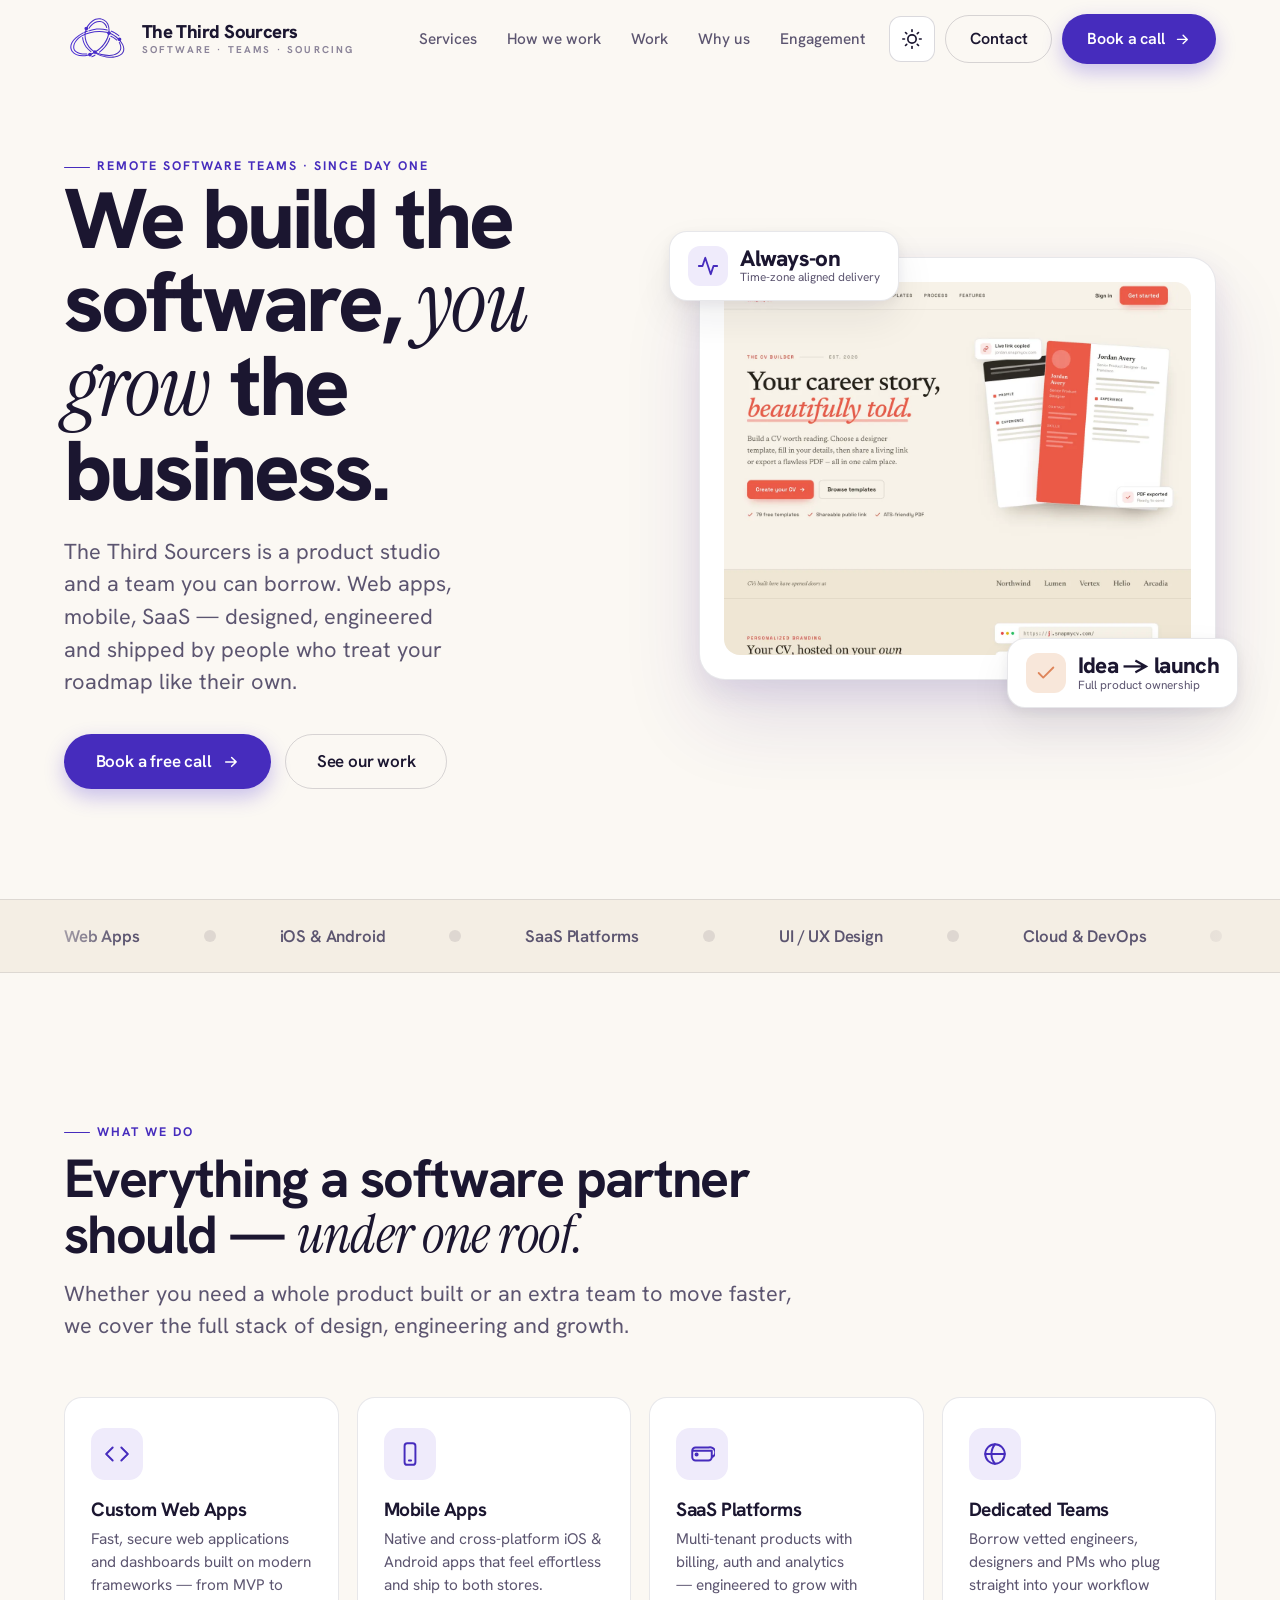
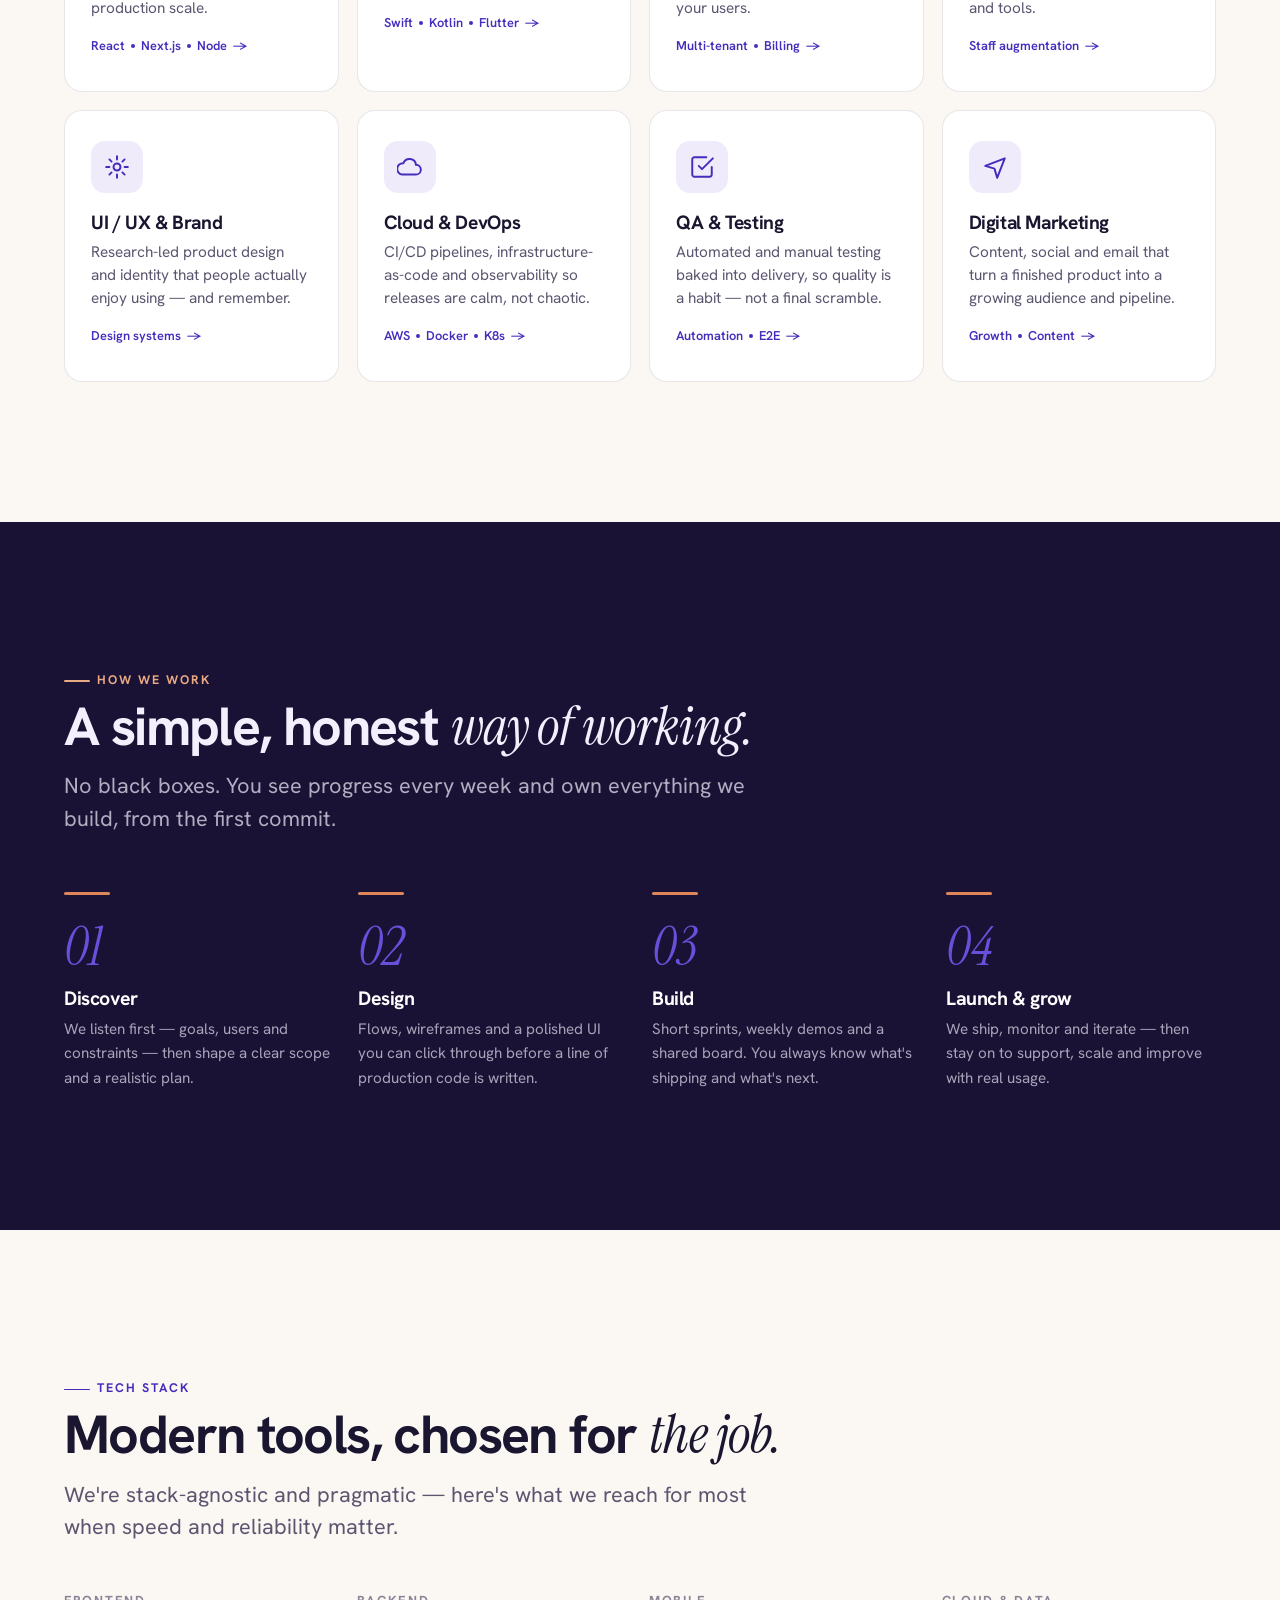
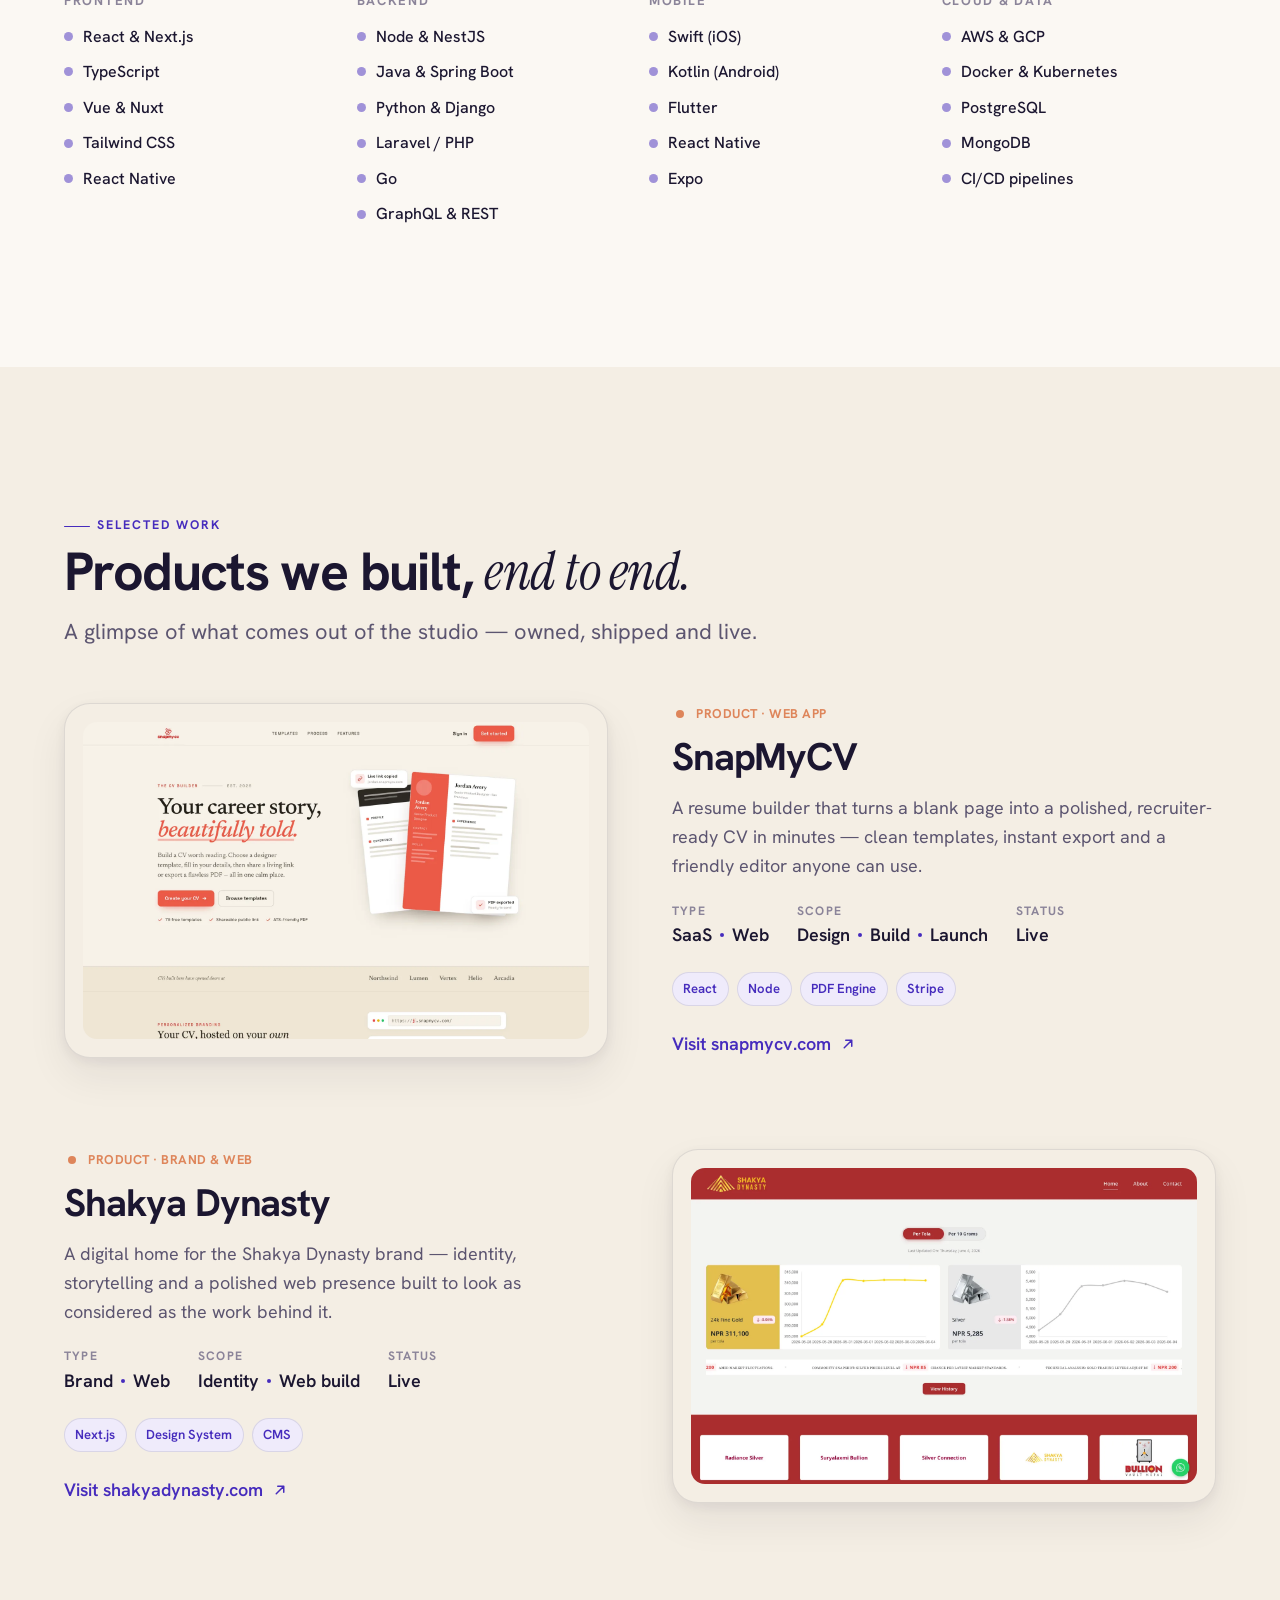
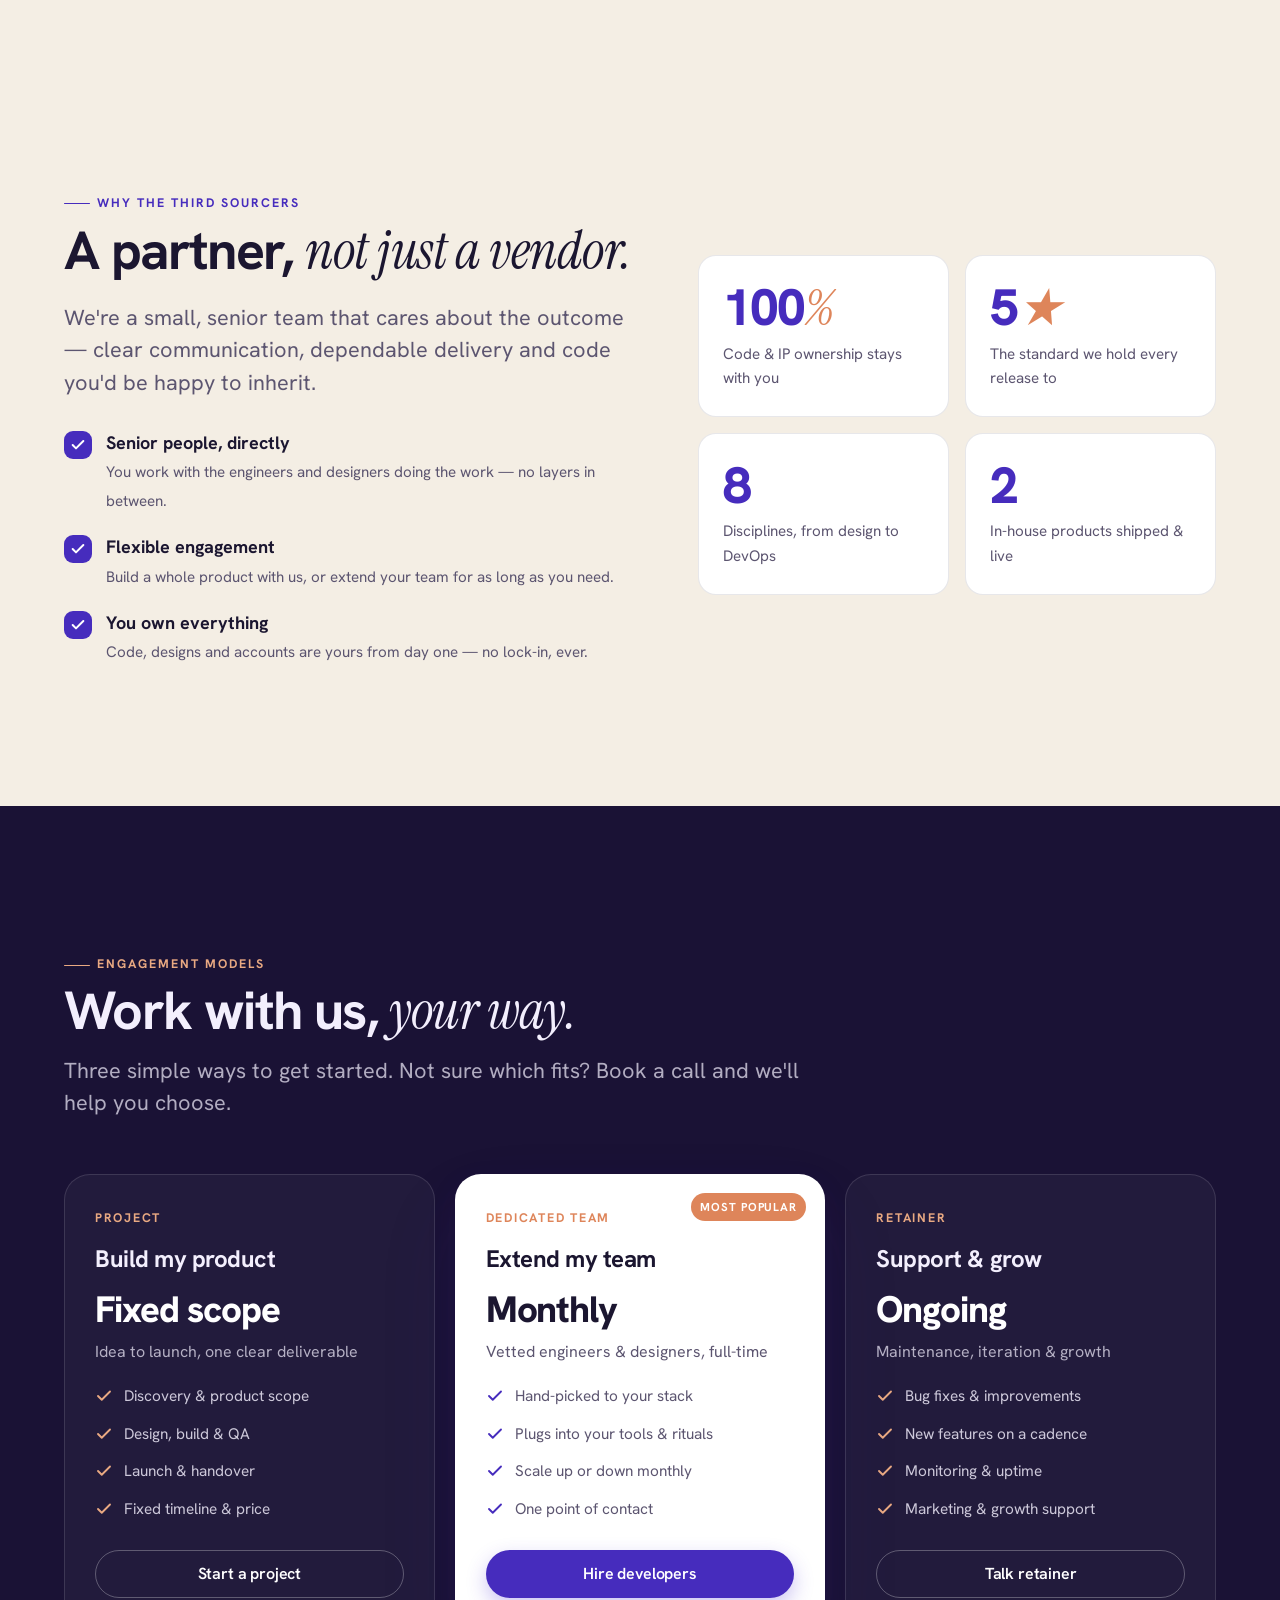
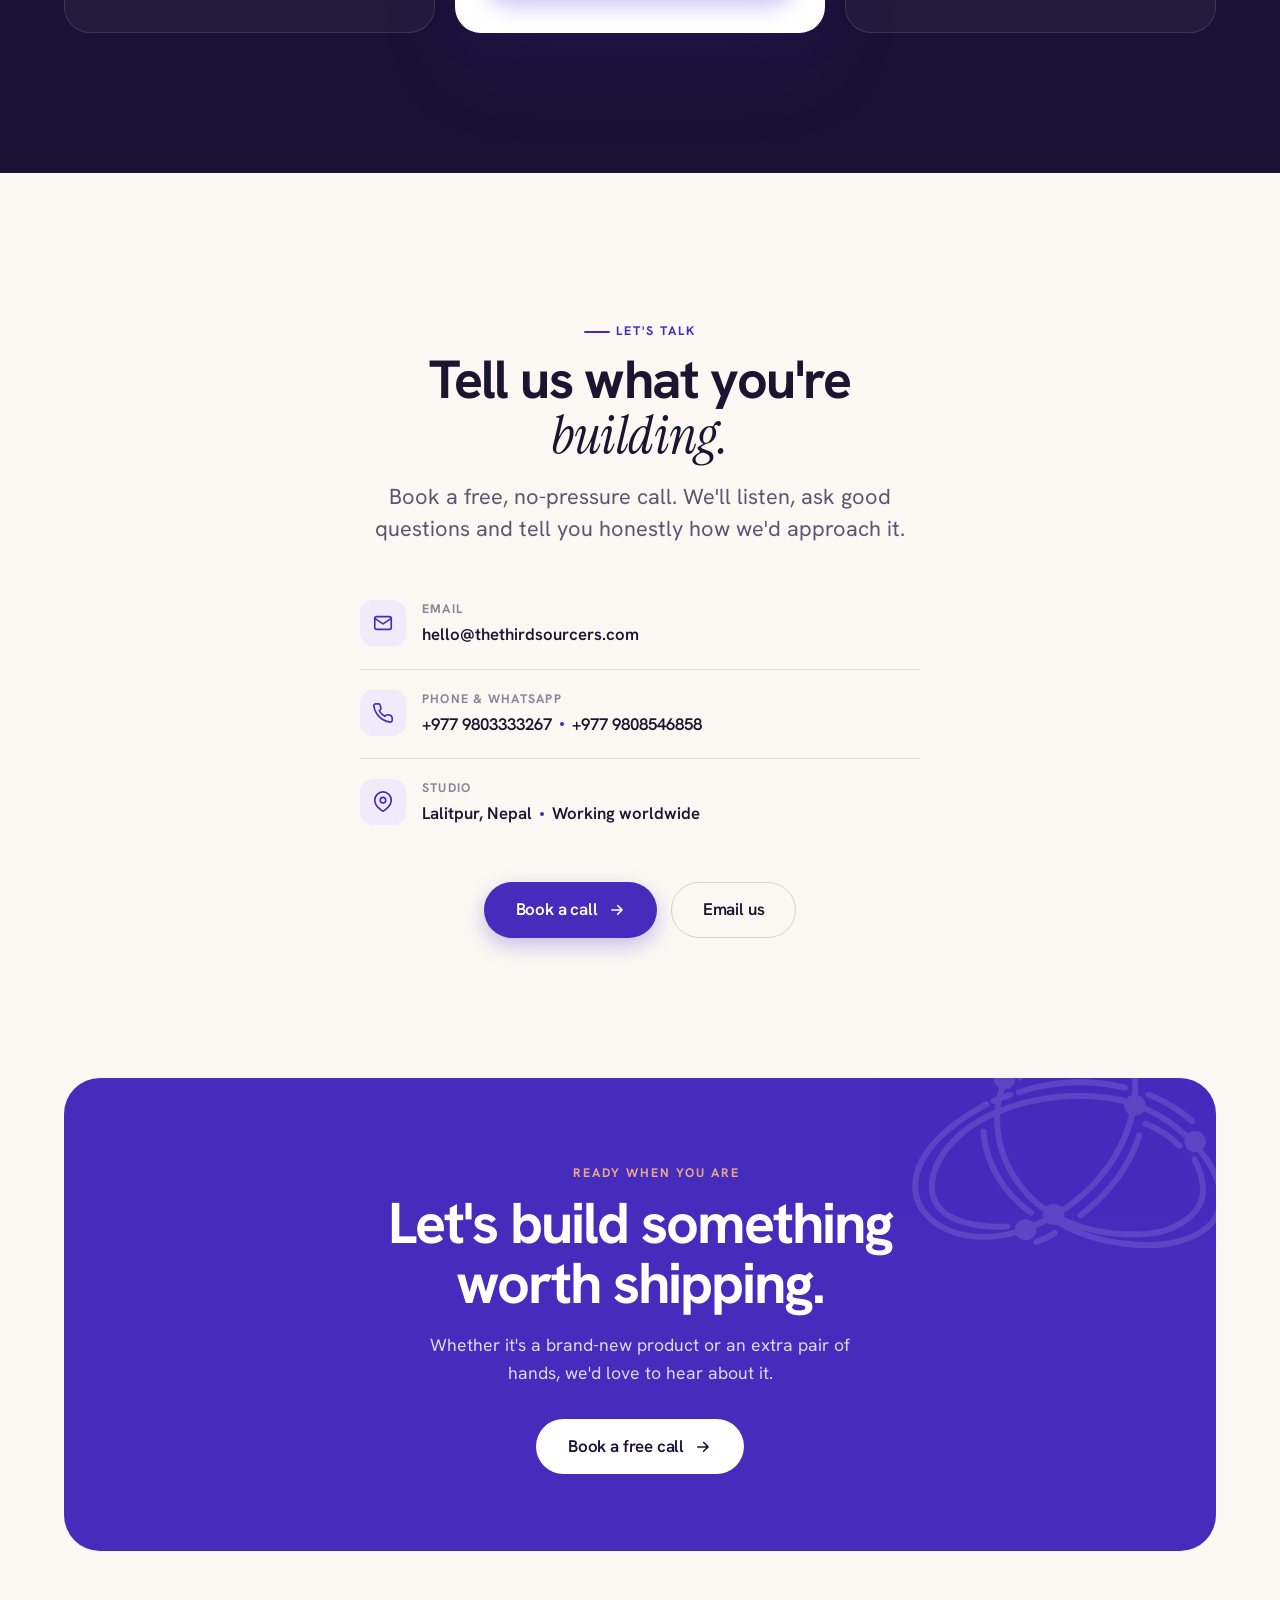
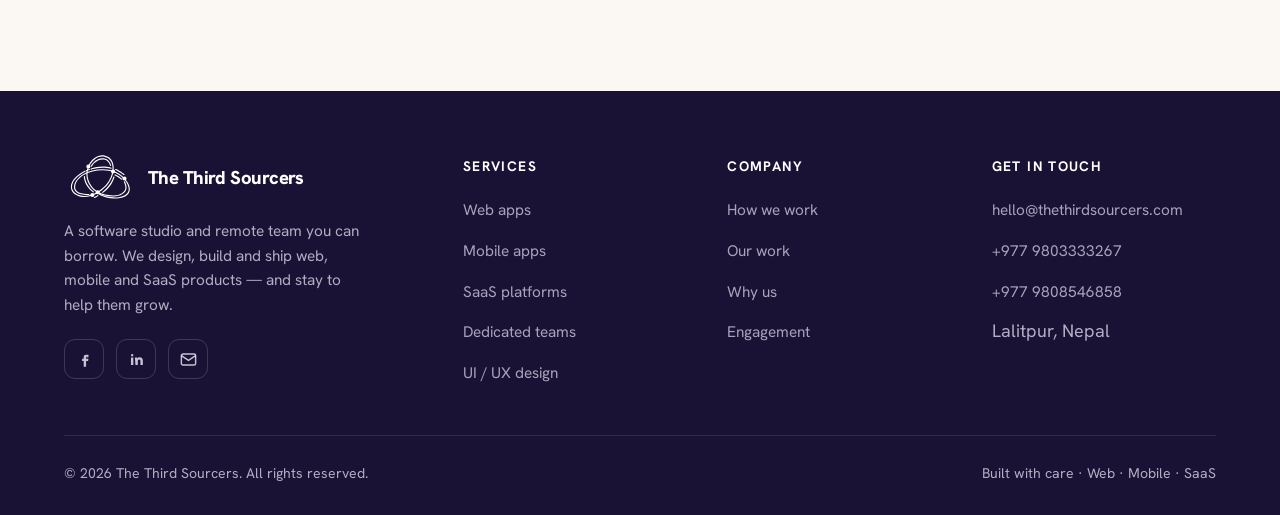
==== commit a396f0d6: "Fix dark theme contrast and related improvements - Fix dark theme header scrolled state - Toggle log" ====
--- a/index.html
+++ b/index.html
@@ -19,7 +19,8 @@
     <header class="site-header" id="header">
       <div class="wrap bar">
         <a class="brand" href="#top" aria-label="The Third Sourcers home">
-          <img src="assets/logo-mark.svg" alt="" />
+          <img class="logo-light" src="assets/logo-mark.svg" alt="" />
+          <img class="logo-dark" src="assets/logo-mark-white.svg" alt="" />
           <span class="bname"
             >The Third Sourcers<small>Software · Teams · Sourcing</small></span
           >
@@ -104,10 +105,17 @@
     <div class="mobile-menu" id="mobileMenu">
       <div class="mm-top">
         <a class="brand" href="#top"
-          ><img src="assets/logo-mark.svg" alt="" style="height: 38px" /><span
-            class="bname"
-            >The Third Sourcers</span
-          ></a
+          ><img
+            class="logo-light"
+            src="assets/logo-mark.svg"
+            alt=""
+            style="height: 38px"
+          /><img
+            class="logo-dark"
+            src="assets/logo-mark-white.svg"
+            alt=""
+            style="height: 38px"
+          /><span class="bname">The Third Sourcers</span></a
         >
         <button class="mm-close" id="mmClose" aria-label="Close menu">
           <svg
@@ -643,11 +651,13 @@
               <div class="meta">
                 <div>
                   <div class="k">Type</div>
-                  <div class="v">SaaS · Web</div>
+                  <div class="v"><span>SaaS</span><span>Web</span></div>
                 </div>
                 <div>
                   <div class="k">Scope</div>
-                  <div class="v">Design → Build → Launch</div>
+                  <div class="v">
+                    <span>Design</span><span>Build</span><span>Launch</span>
+                  </div>
                 </div>
                 <div>
                   <div class="k">Status</div>
@@ -712,11 +722,13 @@
               <div class="meta">
                 <div>
                   <div class="k">Type</div>
-                  <div class="v">Brand · Web</div>
+                  <div class="v"><span>Brand</span><span>Web</span></div>
                 </div>
                 <div>
                   <div class="k">Scope</div>
-                  <div class="v">Identity → Web build</div>
+                  <div class="v">
+                    <span>Identity</span><span>Web build</span>
+                  </div>
                 </div>
                 <div>
                   <div class="k">Status</div>
@@ -1102,8 +1114,8 @@
               <div>
                 <div class="k">Phone &amp; WhatsApp</div>
                 <div class="v">
-                  <a href="tel:+9779803333267">+977 9803333267</a> ·
-                  <a href="tel:+9779808546858">+977 9808546858</a>
+                  <span><a href="tel:+9779803333267">+977 9803333267</a></span>
+                  <span><a href="tel:+9779808546858">+977 9808546858</a></span>
                 </div>
               </div>
             </div>
@@ -1123,7 +1135,10 @@
               </div>
               <div>
                 <div class="k">Studio</div>
-                <div class="v">Lalitpur, Nepal · Working worldwide</div>
+                <div class="v">
+                  <span>Lalitpur, Nepal</span>
+                  <span>Working worldwide</span>
+                </div>
               </div>
             </div>
           </div>
--- a/styles.css
+++ b/styles.css
@@ -18,10 +18,10 @@
   --ink-faint: #8b8499;
 
   /* brand violet */
-  --violet: #492cd4;
-  --violet-2: #6a4fe8;
-  --violet-deep: #16122a;
-  --violet-ink: #1e1640;
+  --violet: #462cbd;
+  --violet-2: #6950db;
+  --violet-deep: #1a1235;
+  --violet-ink: #201845;
   --on-violet: #f3effd;
 
   /* warm accent */
@@ -73,6 +73,136 @@
   --shadow-sm: 0 1px 2px rgba(0, 0, 0, 0.2), 0 2px 8px rgba(0, 0, 0, 0.15);
   --shadow-md: 0 4px 12px rgba(0, 0, 0, 0.25), 0 18px 40px rgba(0, 0, 0, 0.3);
   --shadow-lg: 0 12px 30px rgba(0, 0, 0, 0.3), 0 40px 80px rgba(0, 0, 0, 0.4);
+}
+
+/* Logo visibility toggling */
+.logo-dark {
+  display: none;
+}
+[data-theme="dark"] .logo-light {
+  display: none;
+}
+[data-theme="dark"] .logo-dark {
+  display: block;
+}
+
+/* Header scrolled state for dark mode */
+[data-theme="dark"] .site-header.scrolled {
+  background: rgba(18, 15, 29, 0.95);
+  backdrop-filter: saturate(160%) blur(14px);
+  border-bottom-color: var(--line);
+  box-shadow: 0 4px 24px rgba(0, 0, 0, 0.25);
+}
+
+/* Dark mode accent colors for better readability */
+[data-theme="dark"] .eyebrow {
+  color: #e5ddff !important;
+}
+[data-theme="dark"] .eyebrow::before {
+  background: #e5ddff !important;
+}
+[data-theme="dark"] .svc-card .tag {
+  color: #e5ddff !important;
+}
+[data-theme="dark"]
+  .svc-card
+  .tag
+  span:not(:last-child):not(:nth-last-child(2))::after {
+  background: #e5ddff !important;
+}
+[data-theme="dark"] .svc-ico {
+  background: rgba(229, 221, 255, 0.1) !important;
+  color: #e5ddff !important;
+}
+[data-theme="dark"] .tech-col li b {
+  background: #e5ddff !important;
+  opacity: 1 !important;
+}
+[data-theme="dark"] .tech-col h4 {
+  color: #e5ddff !important;
+}
+[data-theme="dark"] .case-badge {
+  color: #e5ddff !important;
+}
+[data-theme="dark"] .case .stack-tags span {
+  background: rgba(229, 221, 255, 0.1) !important;
+  color: #e5ddff !important;
+  border-color: rgba(229, 221, 255, 0.2) !important;
+}
+[data-theme="dark"] .link-arrow {
+  color: #e5ddff !important;
+}
+[data-theme="dark"] .stat-cards .sc .n {
+  color: #e5ddff !important;
+}
+[data-theme="dark"] .stat-cards .sc .n .serif-em {
+  color: var(--terra-2) !important;
+}
+[data-theme="dark"] .feature-list .tick {
+  background: #e5ddff !important;
+  color: var(--violet-deep) !important;
+}
+[data-theme="dark"] .contact-info .ci .ico {
+  background: rgba(229, 221, 255, 0.1) !important;
+  color: #e5ddff !important;
+}
+[data-theme="dark"] .plan:not(.featured) li svg {
+  color: #e5ddff !important;
+}
+[data-theme="dark"] .plan .pin {
+  color: #e5ddff !important;
+}
+[data-theme="dark"] .hero-trust .avatars span {
+  background: rgba(229, 221, 255, 0.1) !important;
+  color: #e5ddff !important;
+  border-color: var(--bg) !important;
+}
+[data-theme="dark"] .chip svg {
+  color: #e5ddff !important;
+}
+[data-theme="dark"] .case .meta .v {
+  color: #e5ddff !important;
+}
+[data-theme="dark"] .case .meta .v span:not(:last-child)::after {
+  background: #e5ddff !important;
+}
+[data-theme="dark"] .contact-info .ci .v {
+  color: #e5ddff !important;
+}
+[data-theme="dark"] .contact-info .ci .v span:not(:last-child)::after {
+  background: #e5ddff !important;
+}
+[data-theme="dark"] .member .rl {
+  color: #e5ddff !important;
+}
+[data-theme="dark"] .plan.featured {
+  background: #ffffff !important;
+  color: #1b1630 !important;
+}
+[data-theme="dark"] .plan.featured h3,
+[data-theme="dark"] .plan.featured .price,
+[data-theme="dark"] .plan.featured li {
+  color: #1b1630 !important;
+}
+[data-theme="dark"] .plan.featured .pin {
+  color: #de855a !important;
+}
+[data-theme="dark"] .plan.featured .price b {
+  color: #1b1630 !important;
+}
+[data-theme="dark"] .plan.featured li svg {
+  color: var(--violet) !important;
+}
+[data-theme="dark"] .plan.featured .btn-primary {
+  background: var(--violet-deep) !important;
+  color: #e5ddff !important;
+}
+[data-theme="dark"] .plan.featured .btn-primary:hover {
+  box-shadow: 0 14px 30px rgba(0, 0, 0, 0.35) !important;
+}
+[data-theme="dark"] .ribbon {
+  background: var(--violet-deep) !important;
+  color: #e5ddff !important;
 }
 
 * {
@@ -847,6 +977,24 @@
 }
 .case .meta .v {
   font-weight: 600;
+  display: inline-flex;
+  align-items: center;
+}
+.case .meta .v span {
+  display: inline-flex;
+  align-items: center;
+}
+.case .meta .v span:not(:last-child)::after {
+  content: "";
+  width: 4px;
+  height: 4px;
+  background: var(--violet);
+  border-radius: 50%;
+  display: inline-flex;
+  align-items: center;
+  justify-content: center;
+  margin-left: 8px;
+  margin-right: 8px;
 }
 .case .stack-tags {
   display: flex;
@@ -1206,6 +1354,24 @@
 .contact-info .ci .v {
   font-weight: 600;
   font-size: 1.05rem;
+  display: inline-flex;
+  align-items: center;
+}
+.contact-info .ci .v span {
+  display: inline-flex;
+  align-items: center;
+}
+.contact-info .ci .v span:not(:last-child)::after {
+  content: "";
+  width: 4px;
+  height: 4px;
+  background: var(--violet);
+  border-radius: 50%;
+  display: inline-flex;
+  align-items: center;
+  justify-content: center;
+  margin-left: 8px;
+  margin-right: 8px;
 }
 .contact-info .ci .v a {
   transition: color 0.2s;
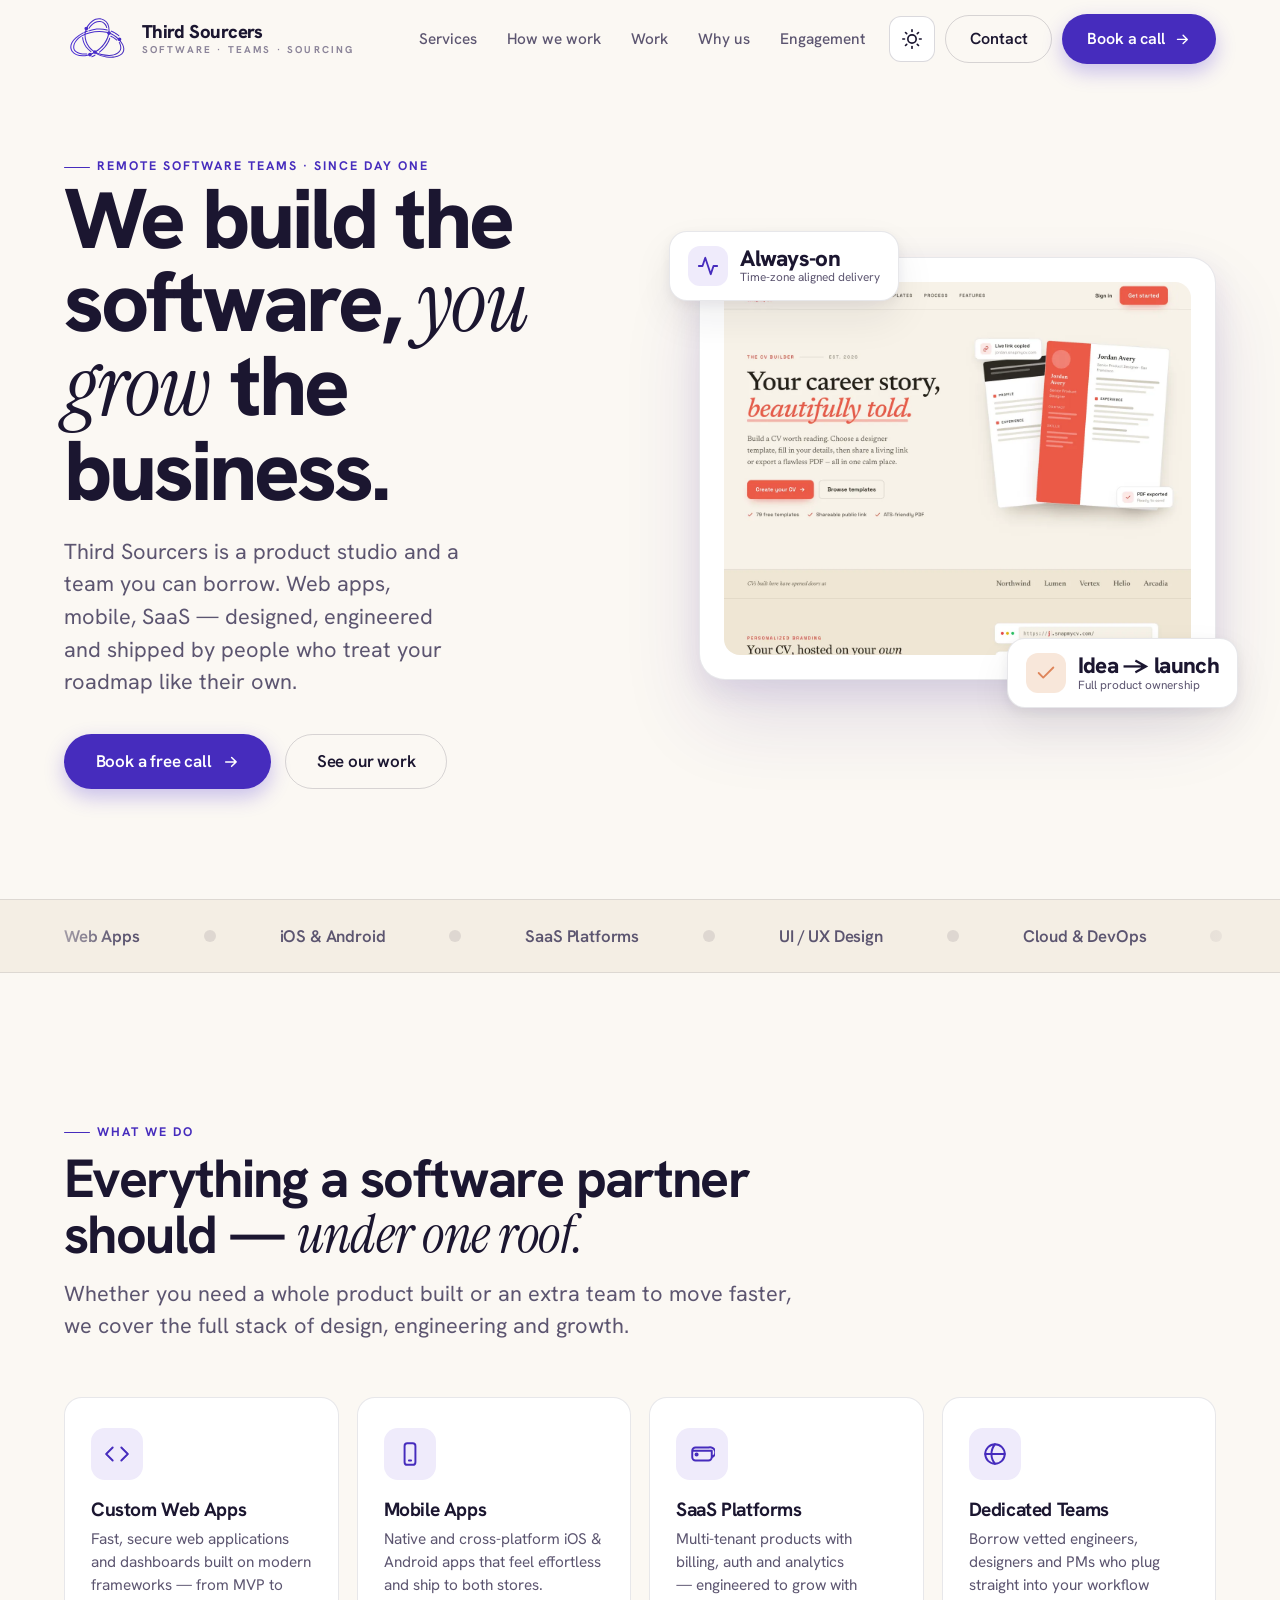
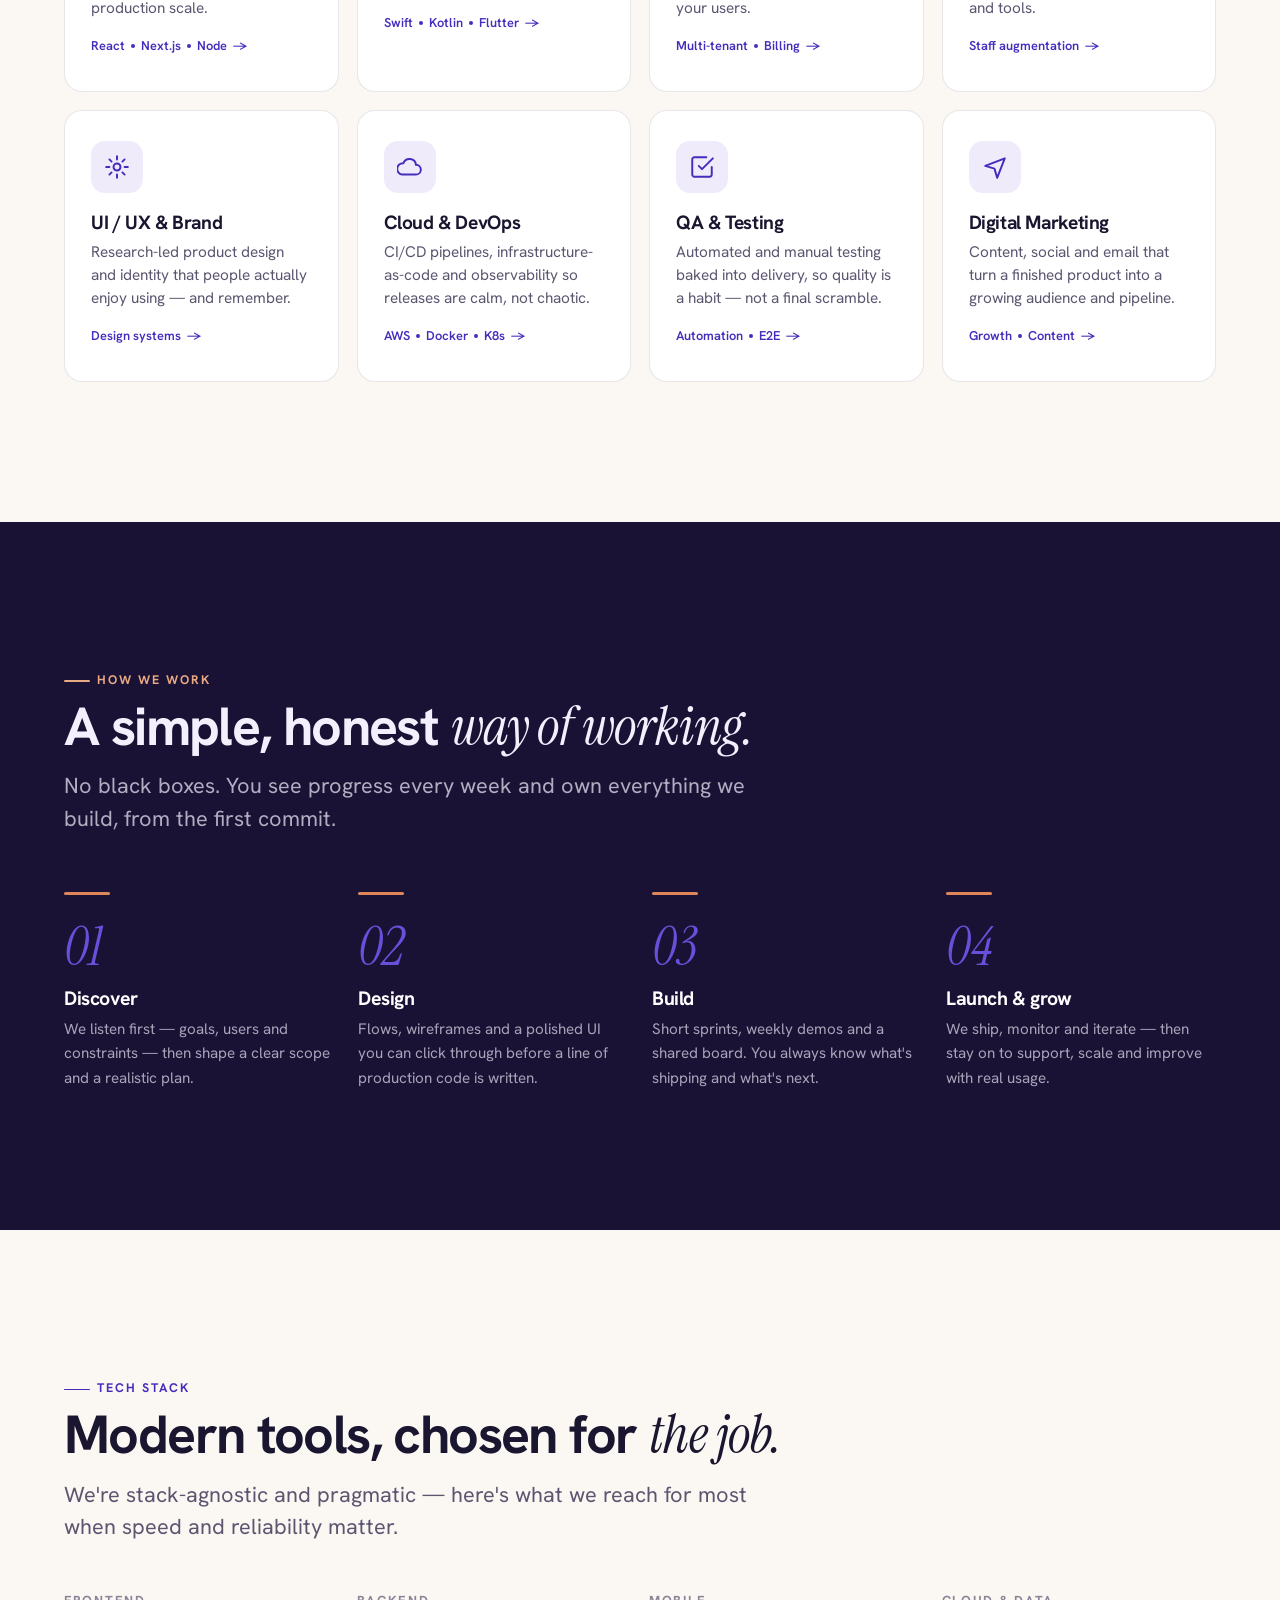
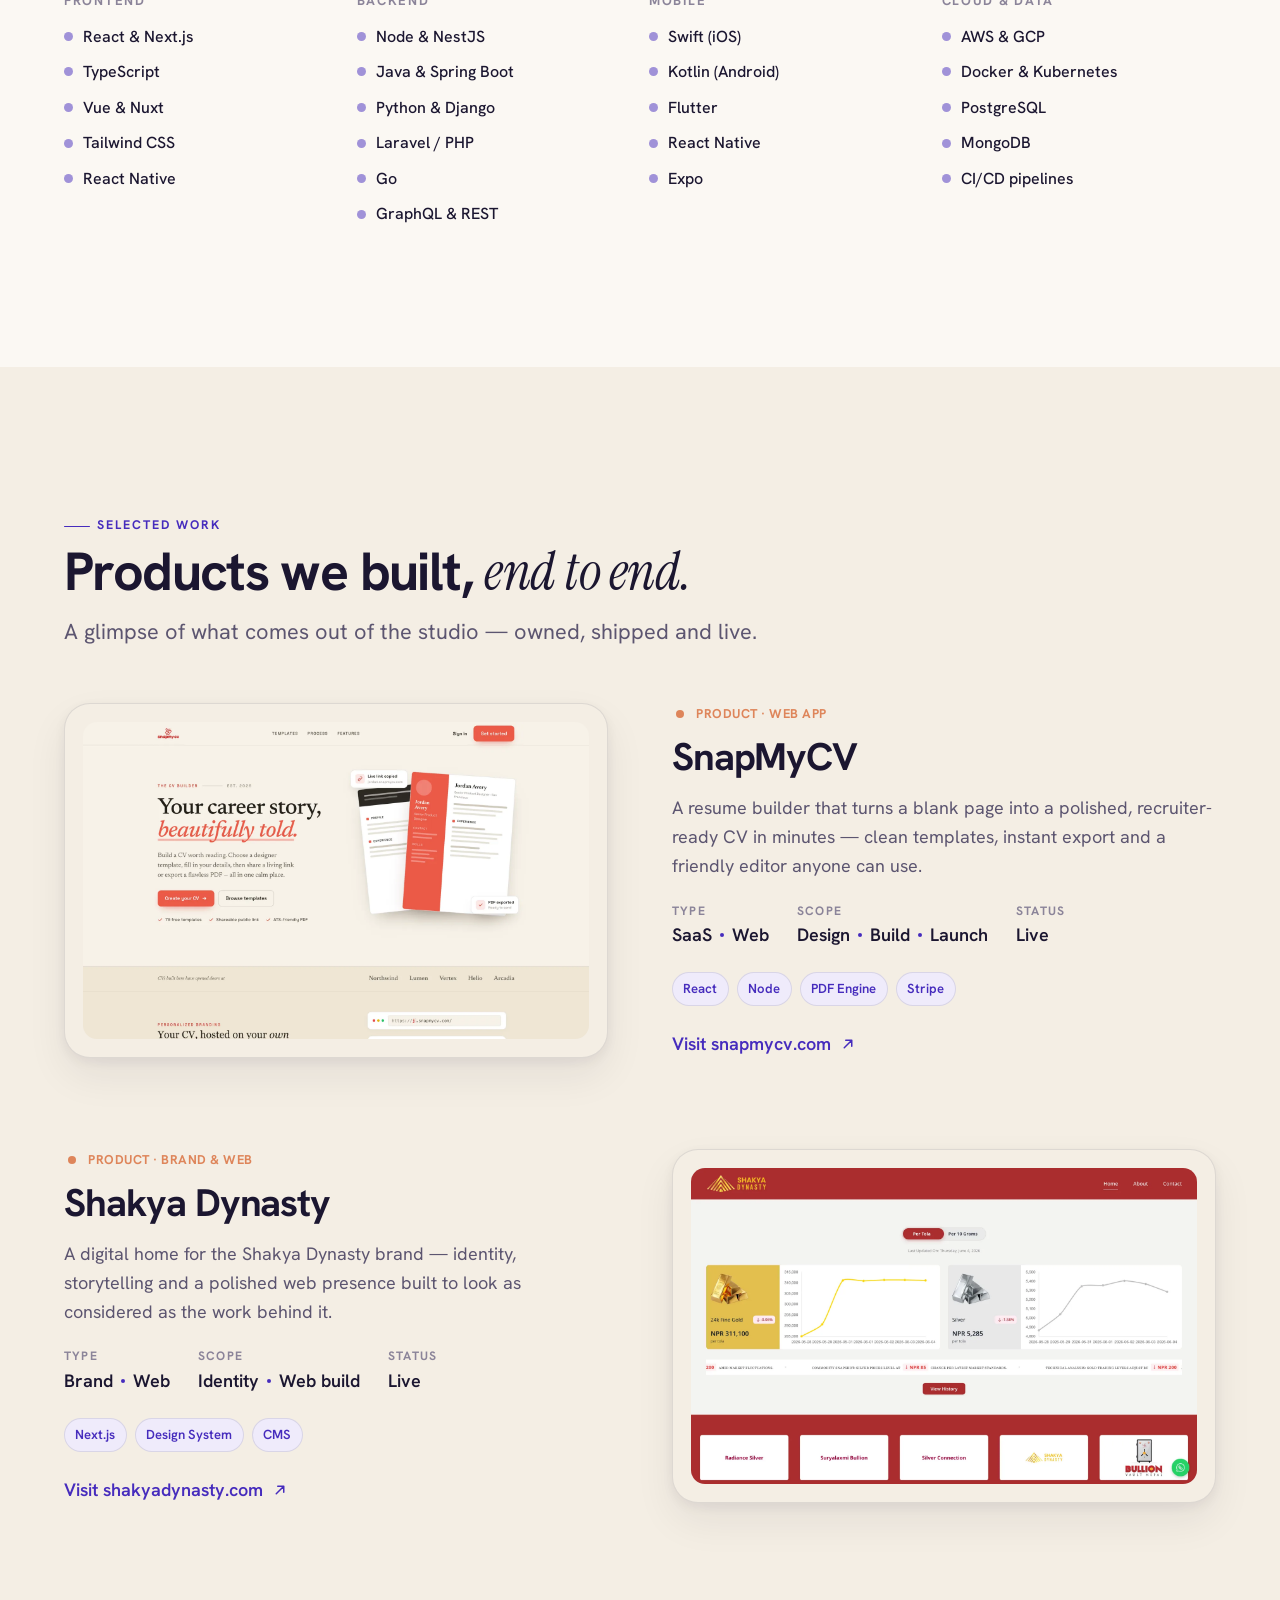
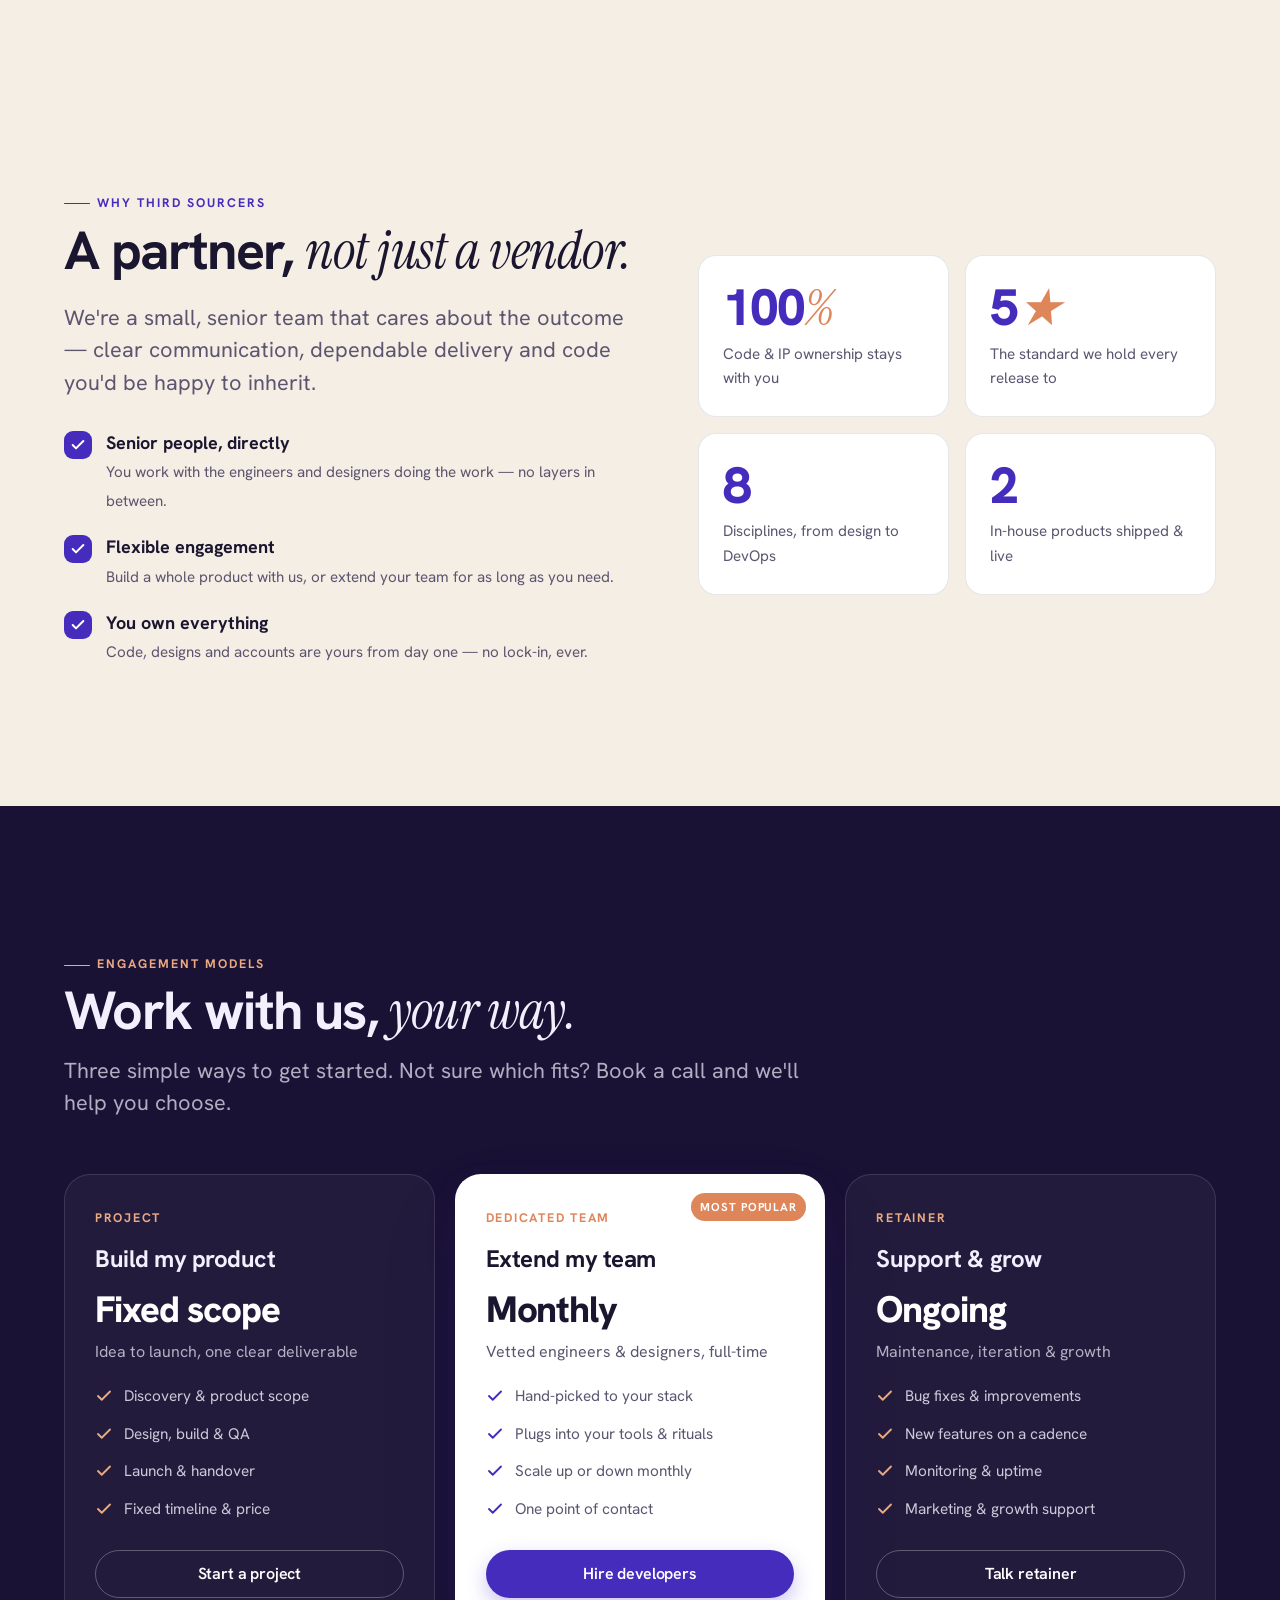
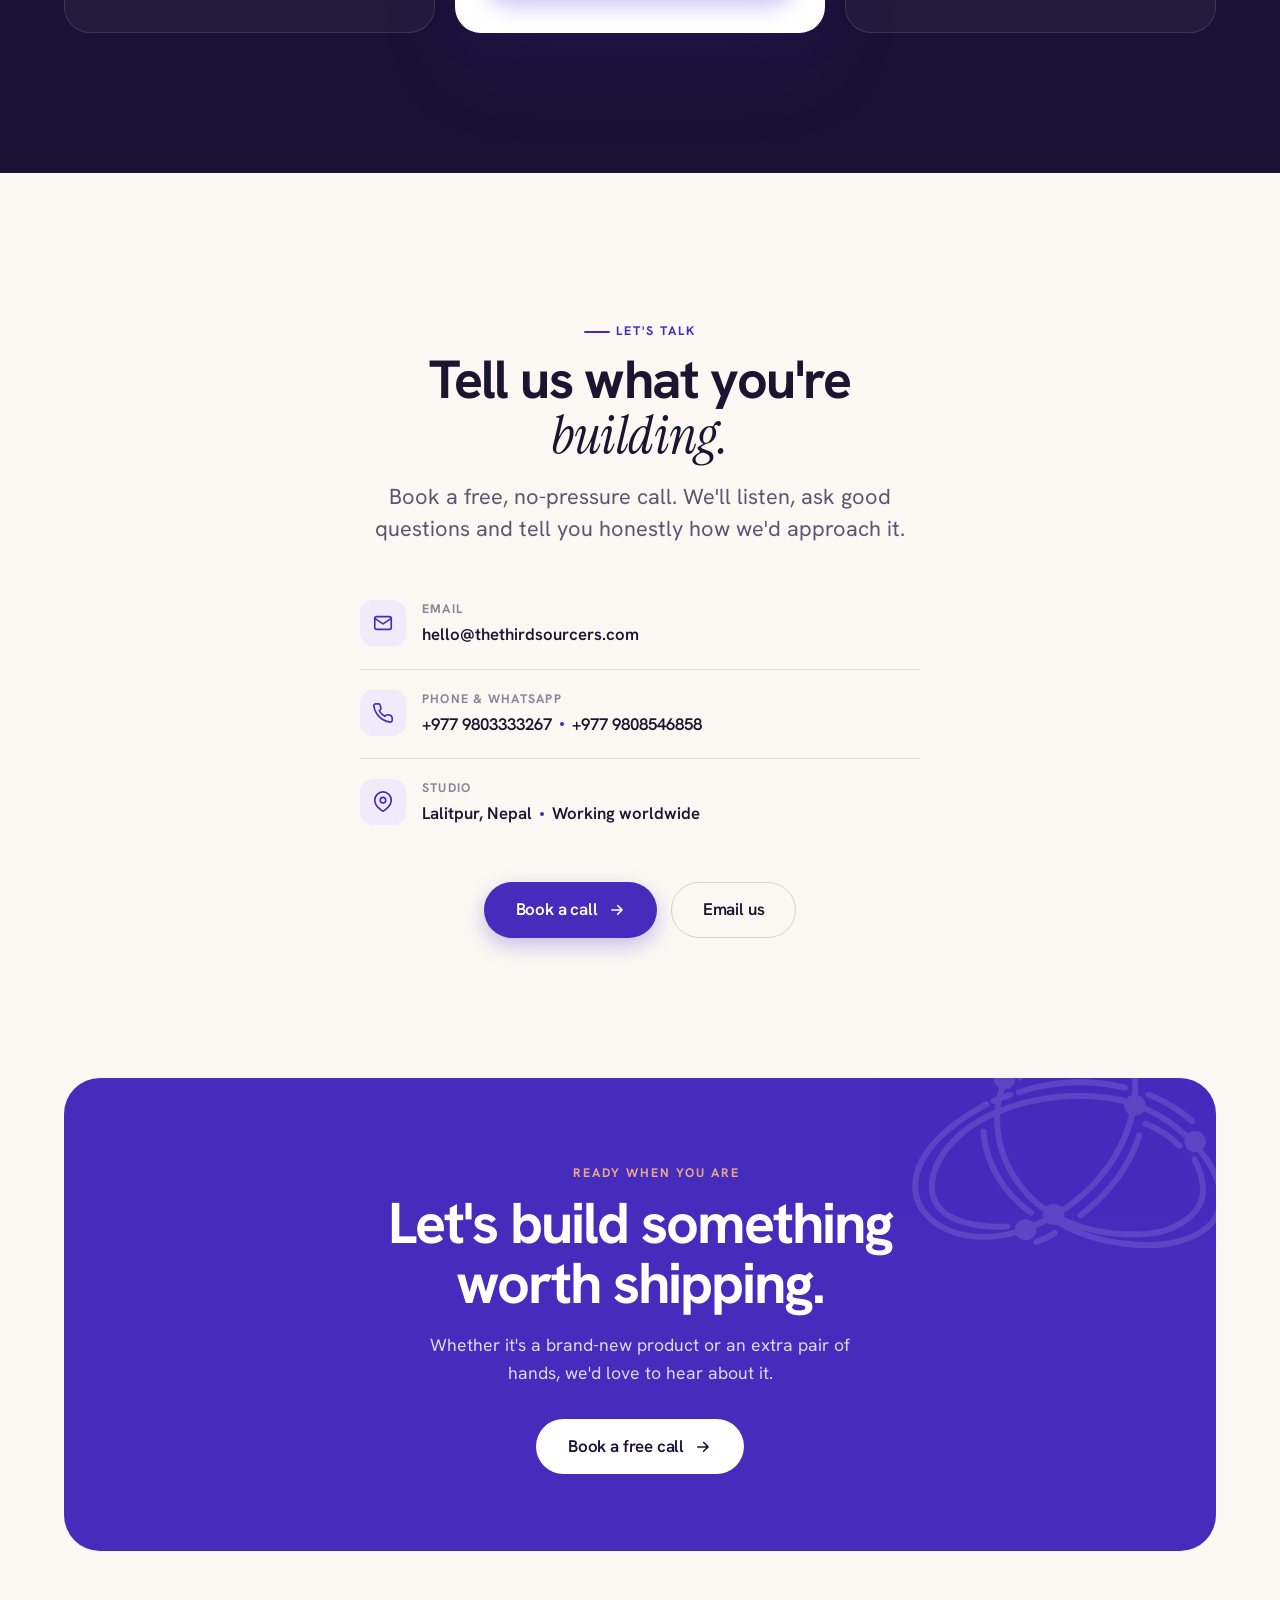
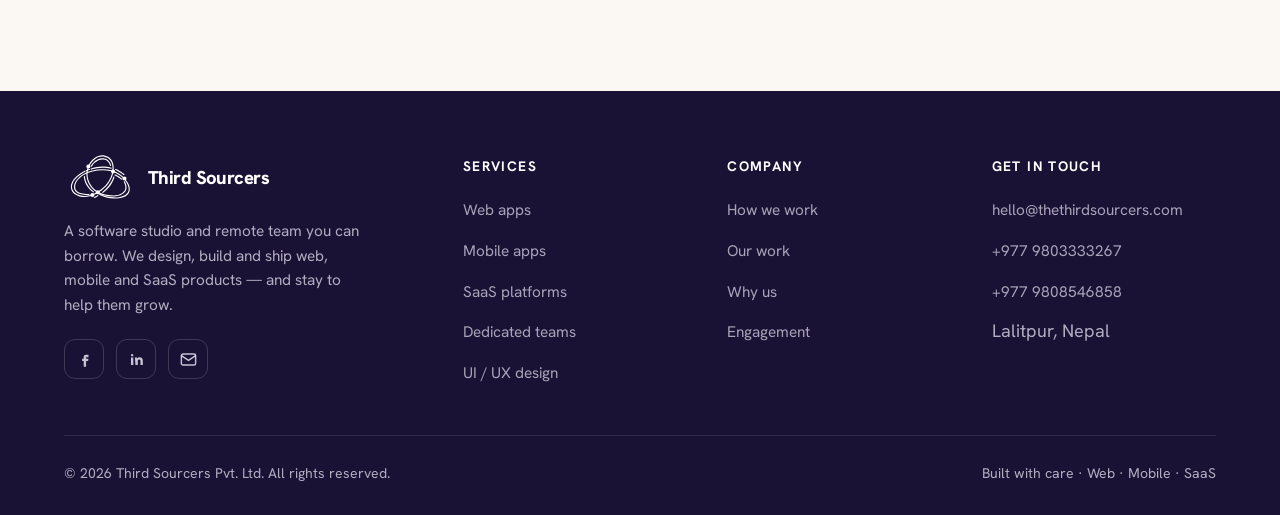
==== commit 36528e5d: "text fixes" ====
--- a/index.html
+++ b/index.html
@@ -3,10 +3,10 @@
   <head>
     <meta charset="utf-8" />
     <meta name="viewport" content="width=device-width, initial-scale=1" />
-    <title>The Third Sourcers — Software teams that build with you</title>
+    <title>Third Sourcers — Software teams that build with you</title>
     <meta
       name="description"
-      content="The Third Sourcers is a software studio building web, mobile and SaaS products — and the remote engineering teams behind them. People-first delivery from idea to launch."
+      content="Third Sourcers is a software studio building web, mobile and SaaS products — and the remote engineering teams behind them. People-first delivery from idea to launch."
     />
     <link rel="icon" href="favicon.ico" sizes="any" />
     <link rel="icon" type="image/svg+xml" href="assets/logo-mark.svg" />
@@ -18,12 +18,12 @@
     <!-- ===================== HEADER ===================== -->
     <header class="site-header" id="header">
       <div class="wrap bar">
-        <a class="brand" href="#top" aria-label="The Third Sourcers home">
+        <a class="brand" href="#top" aria-label="Third Sourcers home">
           <img class="logo-light" src="assets/logo-mark.svg" alt="" />
           <img class="logo-dark" src="assets/logo-mark-white.svg" alt="" />
-          <span class="bname"
-            >The Third Sourcers<small>Software · Teams · Sourcing</small></span
-          >
+          <span class="bname">
+            Third Sourcers<small>Software · Teams · Sourcing</small>
+          </span>
         </a>
         <nav class="nav-links" aria-label="Primary">
           <a href="#services">Services</a>
@@ -115,7 +115,7 @@
             src="assets/logo-mark-white.svg"
             alt=""
             style="height: 38px"
-          /><span class="bname">The Third Sourcers</span></a
+          /><span class="bname">Third Sourcers</span></a
         >
         <button class="mm-close" id="mmClose" aria-label="Close menu">
           <svg
@@ -154,9 +154,9 @@
               business.
             </h1>
             <p class="lead reveal d2">
-              The Third Sourcers is a product studio and a team you can borrow.
-              Web apps, mobile, SaaS — designed, engineered and shipped by
-              people who treat your roadmap like their own.
+              Third Sourcers is a product studio and a team you can borrow. Web
+              apps, mobile, SaaS — designed, engineered and shipped by people
+              who treat your roadmap like their own.
             </p>
             <div class="hero-cta reveal d3">
               <a href="#contact" class="btn btn-primary btn-lg"
@@ -764,7 +764,7 @@
       <section class="section-pad why" id="why">
         <div class="wrap why-grid">
           <div class="reveal">
-            <span class="eyebrow">Why The Third Sourcers</span>
+            <span class="eyebrow">Why Third Sourcers</span>
             <h2 class="h2" style="margin: 0.6rem 0 1.1rem">
               A partner, <span class="serif-em">not just a vendor.</span>
             </h2>
@@ -1223,7 +1223,7 @@
               ><img src="assets/logo-mark-white.svg" alt="" /><span
                 class="bname"
                 style="color: #fff"
-                >The Third Sourcers</span
+                >Third Sourcers</span
               ></a
             >
             <p class="fdesc">
@@ -1299,7 +1299,7 @@
         </div>
         <div class="footer-bottom">
           <span
-            >© <span id="year">2026</span> The Third Sourcers. All rights
+            >© <span id="year">2026</span> Third Sourcers Pvt. Ltd. All rights
             reserved.</span
           >
           <span>Built with care · Web · Mobile · SaaS</span>
--- a/styles.css
+++ b/styles.css
@@ -534,6 +534,9 @@
 .menu-toggle {
   display: none;
 }
+[data-theme="dark"] .menu-toggle svg {
+  color: #fff;
+}
 
 /* ---------- hero ---------- */
 .hero {
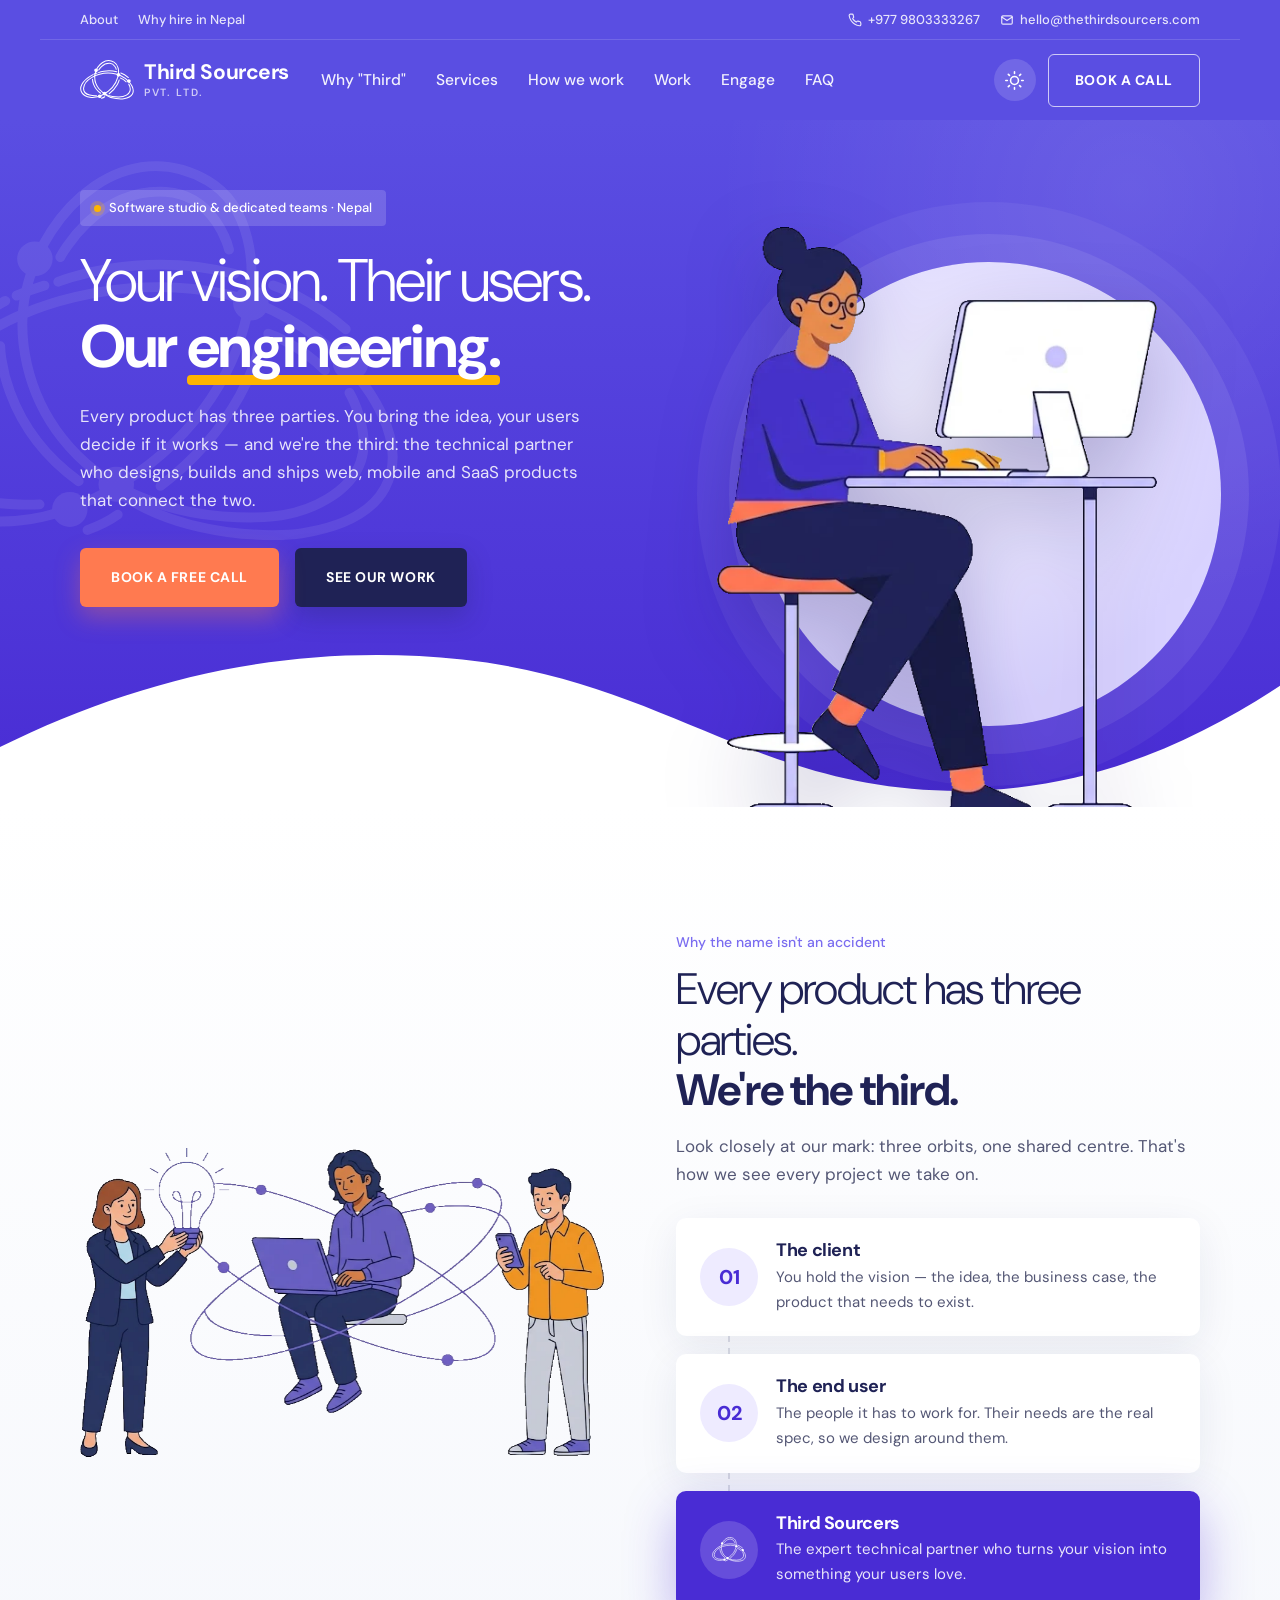
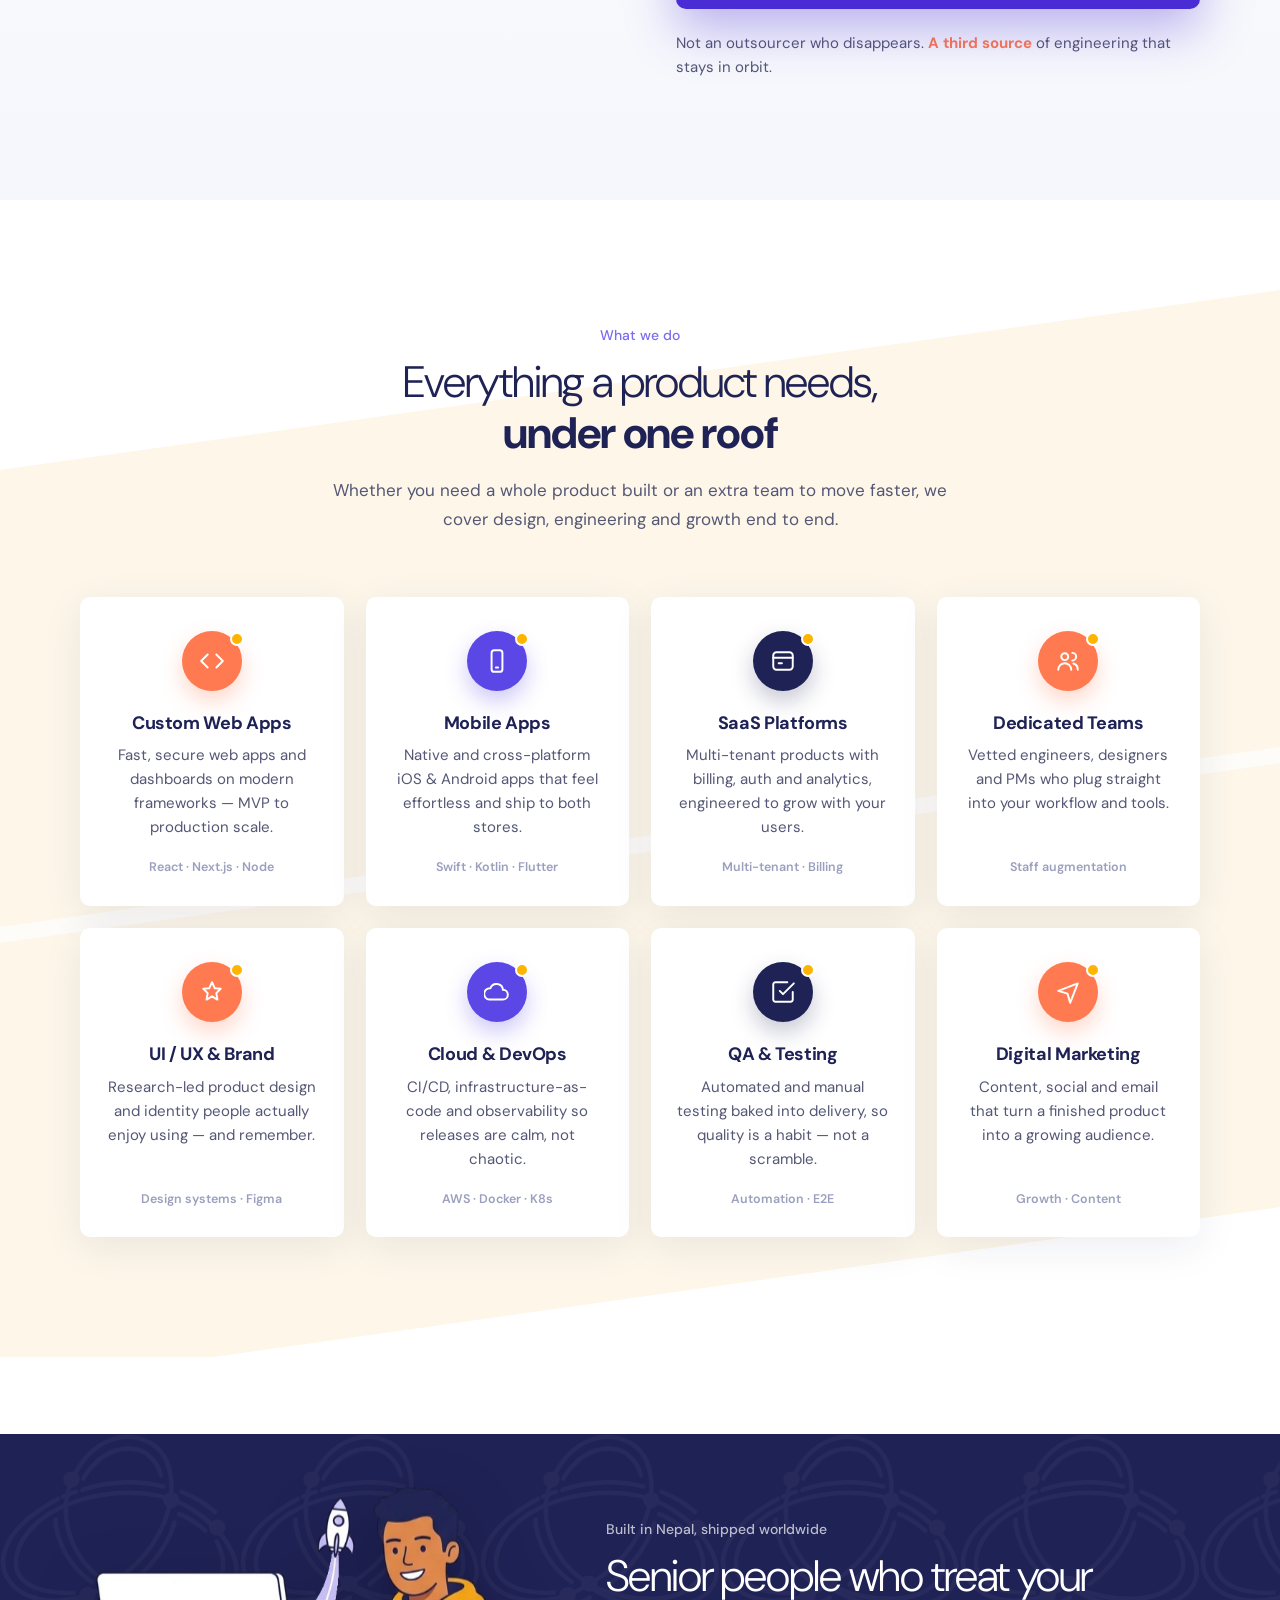
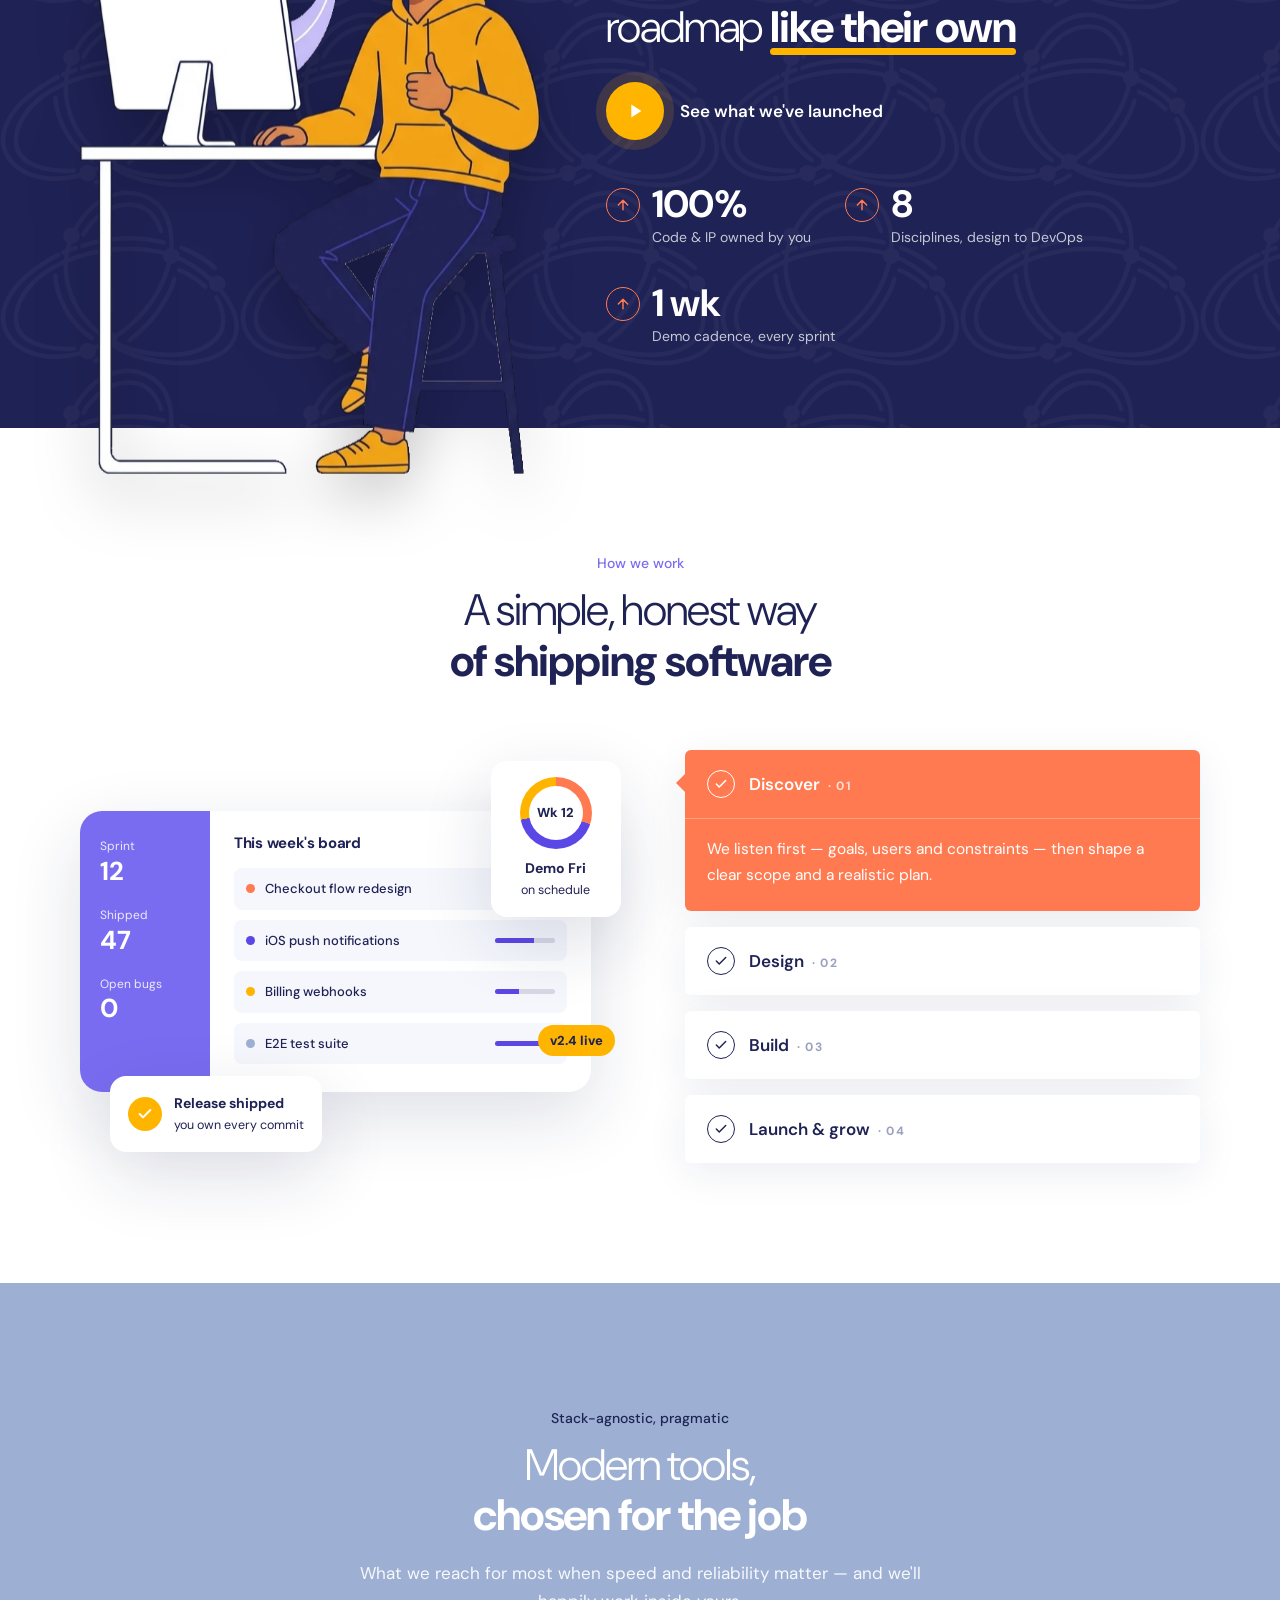
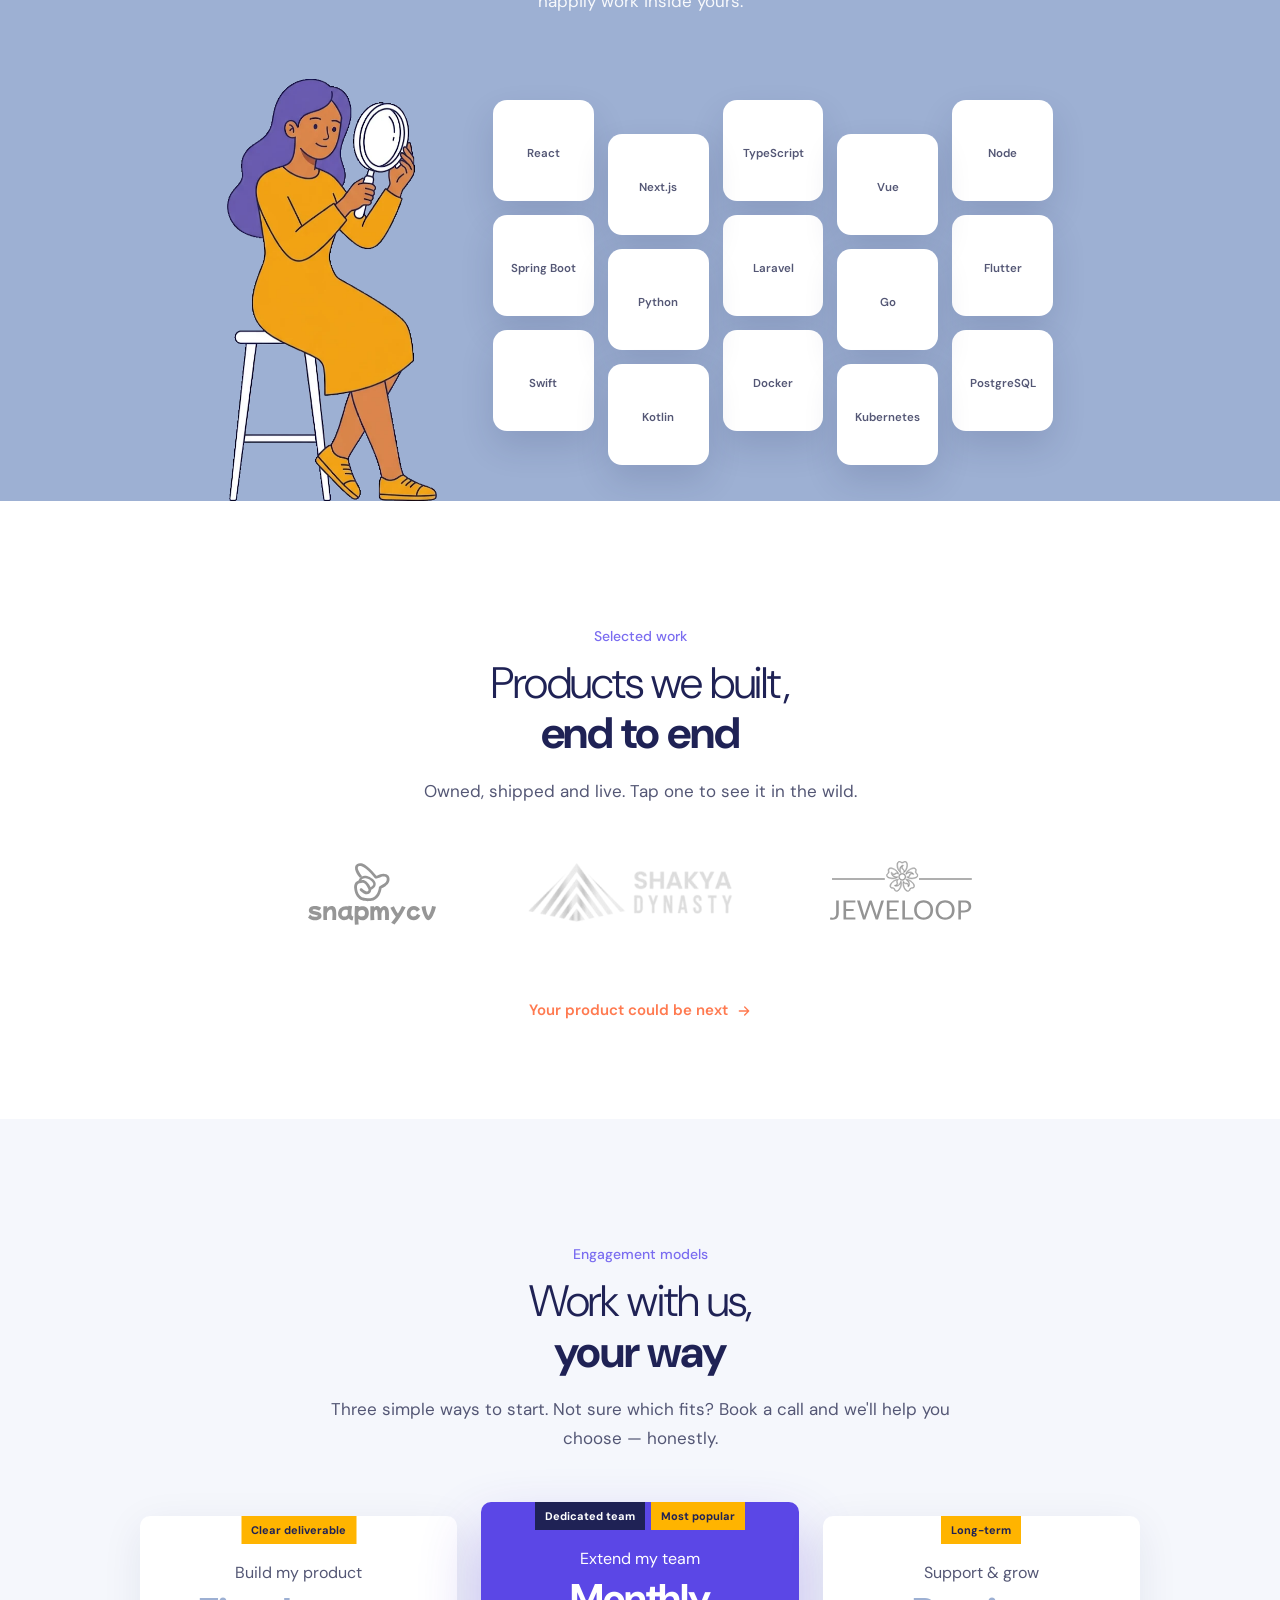
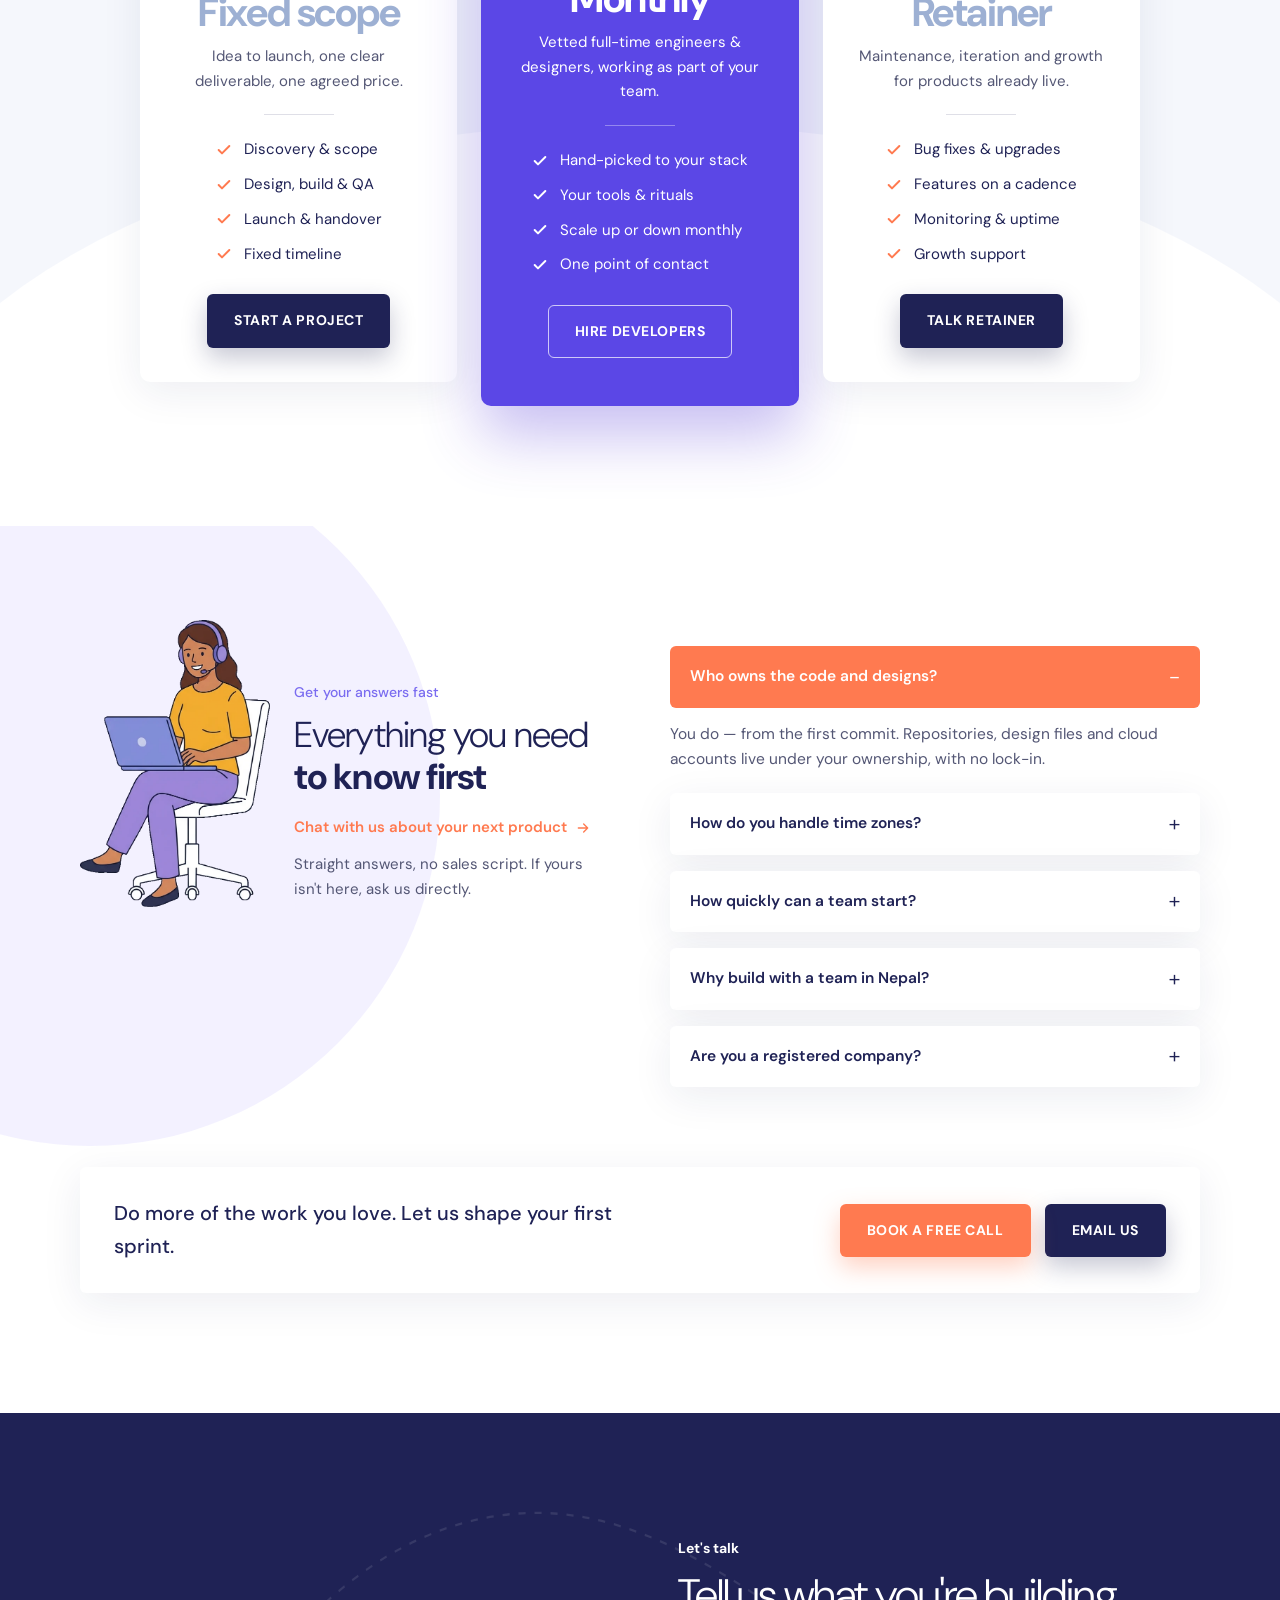
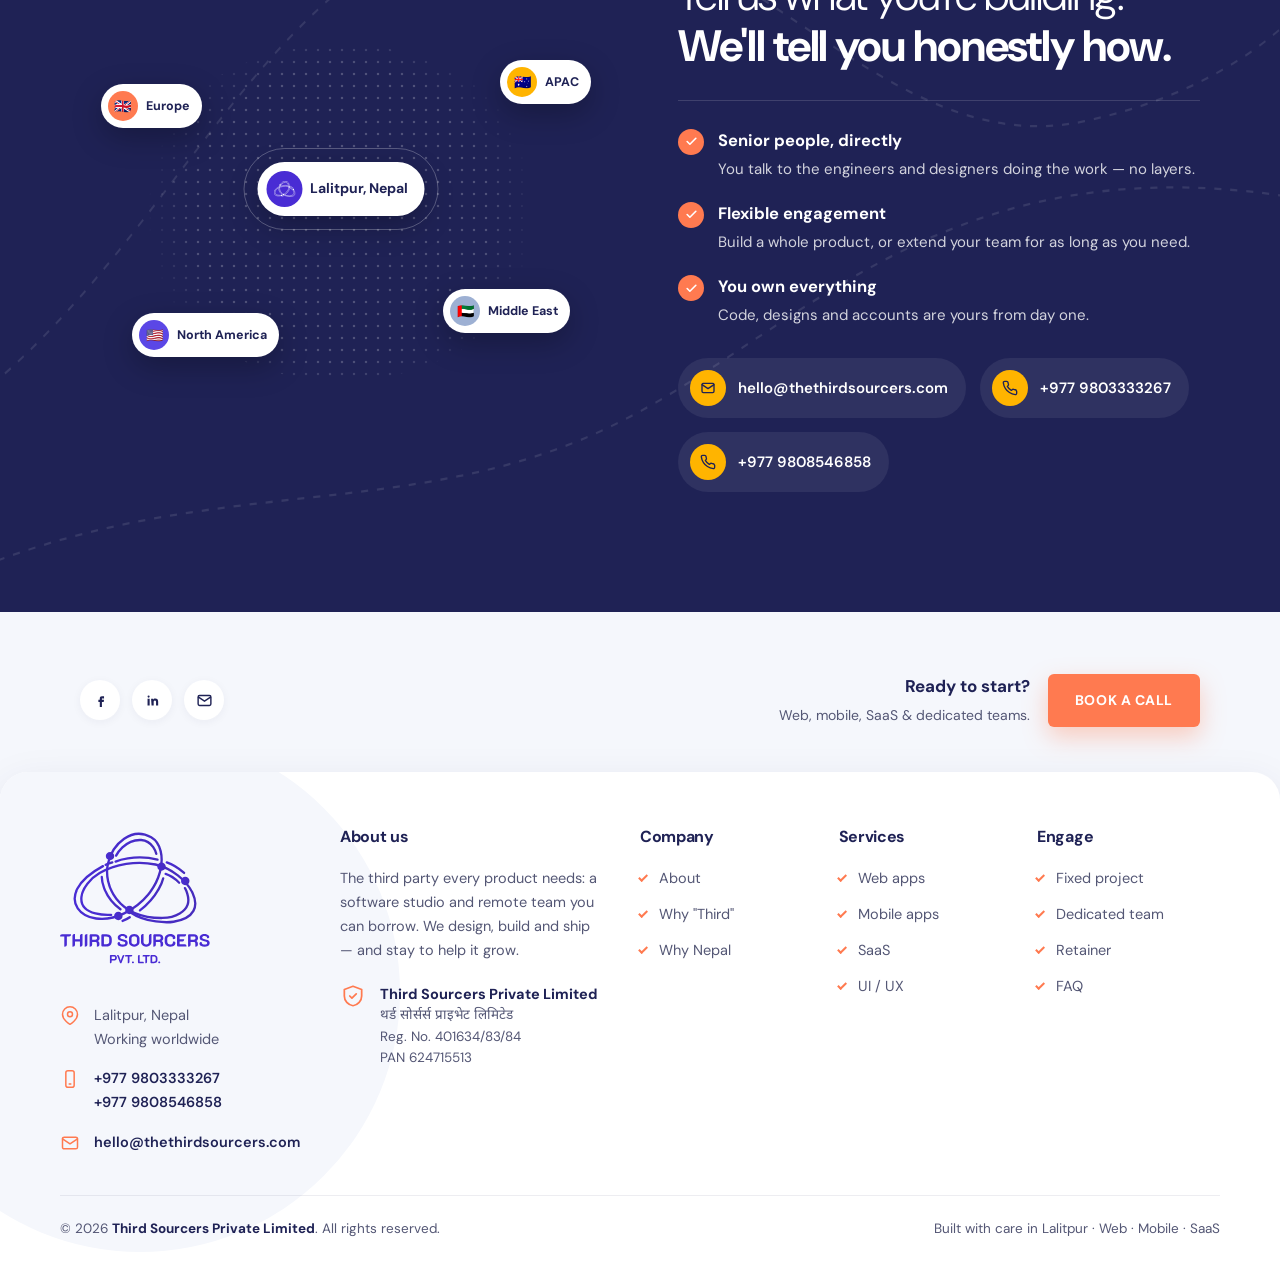
==== commit 79136a7a: "Redesign site and rebrand to Third Sourcers - Rebrand from "The Third Sourcers" to "Third Sourcers" " ====
--- a/index.html
+++ b/index.html
@@ -3,99 +3,77 @@
   <head>
     <meta charset="utf-8" />
     <meta name="viewport" content="width=device-width, initial-scale=1" />
-    <title>Third Sourcers — Software teams that build with you</title>
+    <title>Third Sourcers — Your vision, their users, our engineering</title>
     <meta
       name="description"
-      content="Third Sourcers is a software studio building web, mobile and SaaS products — and the remote engineering teams behind them. People-first delivery from idea to launch."
+      content="Third Sourcers is a software studio in Lalitpur, Nepal building web, mobile and SaaS products — and the dedicated engineering teams behind them. The expert third party between your vision and your users."
     />
+    <meta property="og:title" content="Third Sourcers — Software studio & dedicated teams" />
+    <meta
+      property="og:description"
+      content="Every product has three parties: the client, the end user, and the team that builds it. We're the third."
+    />
+    <meta name="theme-color" content="#492CD4" />
     <link rel="icon" href="favicon.ico" sizes="any" />
-    <link rel="icon" type="image/svg+xml" href="assets/logo-mark.svg" />
+    <link rel="icon" type="image/svg+xml" href="Favicon.svg" />
     <link rel="preconnect" href="https://fonts.googleapis.com" />
     <link rel="preconnect" href="https://fonts.gstatic.com" crossorigin />
-    <link rel="stylesheet" href="styles.css" />
+    <link rel="stylesheet" href="styles.css?v=12" />
+    <script>
+      (function () {
+        try {
+          var t = localStorage.getItem("theme");
+          if (t) document.documentElement.setAttribute("data-theme", t);
+        } catch (e) {}
+      })();
+    </script>
   </head>
   <body>
+    <div class="scroll-progress" id="scrollProgress" aria-hidden="true"></div>
+    <!-- ===================== TOP BAR ===================== -->
+    <div class="topbar">
+      <div class="wrap">
+        <nav aria-label="Secondary">
+          <a href="about.html">About</a>
+          <a href="why-hire-in-nepal.html">Why hire in Nepal</a>
+        </nav>
+        <div class="tb-right">
+          <a href="tel:+9779803333267"
+            ><svg viewBox="0 0 24 24" fill="none" stroke="currentColor" stroke-width="2" stroke-linecap="round" stroke-linejoin="round"><path d="M22 16.9v3a2 2 0 01-2.2 2 19.8 19.8 0 01-8.6-3.1 19.5 19.5 0 01-6-6A19.8 19.8 0 012 4.2 2 2 0 014 2h3a2 2 0 012 1.7c.1.9.3 1.8.6 2.6a2 2 0 01-.5 2.1L8 9.6a16 16 0 006 6l1.2-1.1a2 2 0 012.1-.5c.8.3 1.7.5 2.6.6a2 2 0 011.7 2z" /></svg
+            >+977 9803333267</a
+          >
+          <a href="mailto:hello@thethirdsourcers.com"
+            ><svg viewBox="0 0 24 24" fill="none" stroke="currentColor" stroke-width="2" stroke-linecap="round" stroke-linejoin="round"><rect x="3" y="5" width="18" height="14" rx="2" /><path d="M3 7l9 6 9-6" /></svg
+            >hello@thethirdsourcers.com</a
+          >
+        </div>
+      </div>
+    </div>
+
     <!-- ===================== HEADER ===================== -->
     <header class="site-header" id="header">
       <div class="wrap bar">
         <a class="brand" href="#top" aria-label="Third Sourcers home">
-          <img class="logo-light" src="assets/logo-mark.svg" alt="" />
-          <img class="logo-dark" src="assets/logo-mark-white.svg" alt="" />
-          <span class="bname">
-            Third Sourcers<small>Software · Teams · Sourcing</small>
-          </span>
+          <img class="mk-white" src="assets/logo-mark-white.svg" alt="" />
+          <img class="mk-violet" src="assets/logo-mark.svg" alt="" />
+          <span class="bname">Third Sourcers<small>Pvt. Ltd.</small></span>
         </a>
         <nav class="nav-links" aria-label="Primary">
+          <a href="#three">Why "Third"</a>
           <a href="#services">Services</a>
           <a href="#process">How we work</a>
           <a href="#work">Work</a>
-          <a href="#why">Why us</a>
-          <a href="#engage">Engagement</a>
+          <a href="#engage">Engage</a>
+          <a href="#faq">FAQ</a>
         </nav>
         <div class="nav-cta">
-          <button
-            id="themeToggle"
-            class="theme-toggle"
-            aria-label="Toggle dark mode"
-          >
-            <!-- Sun icon for light mode -->
-            <svg
-              class="icon-sun"
-              viewBox="0 0 24 24"
-              fill="none"
-              stroke="currentColor"
-              stroke-width="2"
-              stroke-linecap="round"
-              stroke-linejoin="round"
-            >
-              <circle cx="12" cy="12" r="5"></circle>
-              <line x1="12" y1="1" x2="12" y2="3"></line>
-              <line x1="12" y1="21" x2="12" y2="23"></line>
-              <line x1="4.22" y1="4.22" x2="5.64" y2="5.64"></line>
-              <line x1="18.36" y1="18.36" x2="19.78" y2="19.78"></line>
-              <line x1="1" y1="12" x2="3" y2="12"></line>
-              <line x1="21" y1="12" x2="23" y2="12"></line>
-              <line x1="4.22" y1="19.78" x2="5.64" y2="18.36"></line>
-              <line x1="18.36" y1="5.64" x2="19.78" y2="4.22"></line>
-            </svg>
-            <!-- Moon icon for dark mode -->
-            <svg
-              class="icon-moon"
-              viewBox="0 0 24 24"
-              fill="none"
-              stroke="currentColor"
-              stroke-width="2"
-              stroke-linecap="round"
-              stroke-linejoin="round"
-            >
-              <path d="M21 12.79A9 9 0 1 1 11.21 3 7 7 0 0 0 21 12.79z"></path>
-            </svg>
+          <button id="themeToggle" class="icon-btn theme-toggle" aria-label="Toggle dark mode">
+            <svg class="icon-sun" viewBox="0 0 24 24" fill="none" stroke="currentColor" stroke-width="2" stroke-linecap="round" stroke-linejoin="round"><circle cx="12" cy="12" r="5" /><path d="M12 1v2M12 21v2M4.2 4.2l1.4 1.4M18.4 18.4l1.4 1.4M1 12h2M21 12h2M4.2 19.8l1.4-1.4M18.4 5.6l1.4-1.4" /></svg>
+            <svg class="icon-moon" viewBox="0 0 24 24" fill="none" stroke="currentColor" stroke-width="2" stroke-linecap="round" stroke-linejoin="round"><path d="M21 12.8A9 9 0 1111.2 3 7 7 0 0021 12.8z" /></svg>
           </button>
-          <a href="#contact" class="btn btn-ghost">Contact</a>
-          <a href="#contact" class="btn btn-primary"
-            >Book a call
-            <svg
-              viewBox="0 0 24 24"
-              fill="none"
-              stroke="currentColor"
-              stroke-width="2"
-              stroke-linecap="round"
-              stroke-linejoin="round"
-            >
-              <path d="M5 12h14M13 6l6 6-6 6" />
-            </svg>
-          </a>
-          <button class="menu-toggle" id="menuToggle" aria-label="Open menu">
-            <svg
-              viewBox="0 0 24 24"
-              fill="none"
-              stroke="currentColor"
-              stroke-width="2"
-              stroke-linecap="round"
-              stroke-linejoin="round"
-            >
-              <path d="M3 6h18M3 12h18M3 18h18" />
-            </svg>
+          <a href="#contact" class="btn btn-outline-light">Book a call</a>
+          <button class="icon-btn menu-toggle" id="menuToggle" aria-label="Open menu">
+            <svg viewBox="0 0 24 24" fill="none" stroke="currentColor" stroke-width="2" stroke-linecap="round"><path d="M3 6h18M3 12h18M3 18h18" /></svg>
           </button>
         </div>
       </div>
@@ -105,1208 +83,528 @@
     <div class="mobile-menu" id="mobileMenu">
       <div class="mm-top">
         <a class="brand" href="#top"
-          ><img
-            class="logo-light"
-            src="assets/logo-mark.svg"
-            alt=""
-            style="height: 38px"
-          /><img
-            class="logo-dark"
-            src="assets/logo-mark-white.svg"
-            alt=""
-            style="height: 38px"
-          /><span class="bname">Third Sourcers</span></a
+          ><img src="assets/logo-mark-white.svg" alt="" /><span class="bname">Third Sourcers</span></a
         >
-        <button class="mm-close" id="mmClose" aria-label="Close menu">
-          <svg
-            viewBox="0 0 24 24"
-            fill="none"
-            stroke="currentColor"
-            stroke-width="2"
-            stroke-linecap="round"
-            stroke-linejoin="round"
-          >
-            <path d="M6 6l12 12M18 6L6 18" />
-          </svg>
+        <button class="icon-btn mm-close" id="mmClose" aria-label="Close menu">
+          <svg viewBox="0 0 24 24" fill="none" stroke="currentColor" stroke-width="2" stroke-linecap="round"><path d="M6 6l12 12M18 6L6 18" /></svg>
         </button>
       </div>
       <nav>
+        <a href="#three">Why "Third"</a>
         <a href="#services">Services</a>
         <a href="#process">How we work</a>
         <a href="#work">Work</a>
-        <a href="#why">Why us</a>
-        <a href="#engage">Engagement</a>
-        <a href="#contact">Contact</a>
+        <a href="#engage">Engage</a>
+        <a href="#faq">FAQ</a>
+        <a href="about.html">About</a>
+        <a href="why-hire-in-nepal.html">Why Nepal</a>
       </nav>
-      <a href="#contact" class="btn btn-primary btn-lg">Book a call</a>
+      <a href="#contact" class="btn btn-coral btn-lg">Book a free call</a>
     </div>
 
     <main id="top">
       <!-- ===================== HERO ===================== -->
       <section class="hero">
+        <img class="hero-orbits" src="assets/logo-mark-white.svg" alt="" aria-hidden="true" />
         <div class="wrap hero-grid">
           <div class="hero-copy">
-            <span class="eyebrow reveal"
-              >Remote software teams · since day one</span
-            >
+            <span class="pill reveal"><i></i>Software studio &amp; dedicated teams · Nepal</span>
             <h1 class="display reveal d1">
-              We build the software, <span class="serif-em">you grow</span> the
-              business.
+              Your vision. Their users. <b>Our <span class="u-sun">engineering.</span></b>
             </h1>
             <p class="lead reveal d2">
-              Third Sourcers is a product studio and a team you can borrow. Web
-              apps, mobile, SaaS — designed, engineered and shipped by people
-              who treat your roadmap like their own.
+              Every product has three parties. You bring the idea, your users
+              decide if it works — and we're the third: the technical partner
+              who designs, builds and ships web, mobile and SaaS products that
+              connect the two.
             </p>
             <div class="hero-cta reveal d3">
-              <a href="#contact" class="btn btn-primary btn-lg"
-                >Book a free call
-                <svg
-                  viewBox="0 0 24 24"
-                  fill="none"
-                  stroke="currentColor"
-                  stroke-width="2"
-                  stroke-linecap="round"
-                  stroke-linejoin="round"
-                >
-                  <path d="M5 12h14M13 6l6 6-6 6" />
-                </svg>
-              </a>
-              <a href="#work" class="btn btn-ghost btn-lg">See our work</a>
-            </div>
-          </div>
-
+              <a href="#contact" class="btn btn-coral btn-lg">Book a free call</a>
+              <a href="#work" class="btn btn-navy btn-lg">See our work</a>
+            </div>
+          </div>
           <div class="hero-visual reveal d2">
-            <div class="glass-card">
-              <img
-                class="shot"
-                src="images/snapmycv.webp"
-                alt="SnapMyCV — a resume builder product we designed and built"
-                width="1600"
-                height="1000"
-                fetchpriority="high"
-              />
-            </div>
-            <div class="stat-float" style="top: -26px; left: -30px">
-              <div
-                class="dot-ico"
-                style="background: var(--bg-lilac); color: var(--violet)"
-              >
-                <svg
-                  viewBox="0 0 24 24"
-                  width="22"
-                  height="22"
-                  fill="none"
-                  stroke="currentColor"
-                  stroke-width="2"
-                  stroke-linecap="round"
-                  stroke-linejoin="round"
-                >
-                  <path d="M22 12h-4l-3 9L9 3l-3 9H2" />
-                </svg>
-              </div>
-              <div>
-                <div class="n">Always-on</div>
-                <div class="l">Time-zone aligned delivery</div>
-              </div>
-            </div>
-            <div class="stat-float" style="bottom: -28px; right: -22px">
-              <div
-                class="dot-ico"
-                style="background: var(--terra-tint); color: var(--terra)"
-              >
-                <svg
-                  viewBox="0 0 24 24"
-                  width="22"
-                  height="22"
-                  fill="none"
-                  stroke="currentColor"
-                  stroke-width="2"
-                  stroke-linecap="round"
-                  stroke-linejoin="round"
-                >
-                  <path d="M20 6L9 17l-5-5" />
-                </svg>
-              </div>
-              <div>
-                <div class="n">Idea → launch</div>
-                <div class="l">Full product ownership</div>
-              </div>
-            </div>
-          </div>
-        </div>
-      </section>
-
-      <!-- ===================== MARQUEE ===================== -->
-      <div class="marquee" aria-hidden="true">
-        <div class="wrap marquee-container">
-          <div class="track">
-            <span>Web Apps</span><span class="dot"></span
-            ><span>iOS &amp; Android</span><span class="dot"></span
-            ><span>SaaS Platforms</span><span class="dot"></span
-            ><span>UI / UX Design</span><span class="dot"></span
-            ><span>Cloud &amp; DevOps</span><span class="dot"></span
-            ><span>QA &amp; Testing</span><span class="dot"></span
-            ><span>Dedicated Teams</span><span class="dot"></span
-            ><span>Digital Marketing</span><span class="dot"></span>
-            <span>Web Apps</span><span class="dot"></span
-            ><span>iOS &amp; Android</span><span class="dot"></span
-            ><span>SaaS Platforms</span><span class="dot"></span
-            ><span>UI / UX Design</span><span class="dot"></span
-            ><span>Cloud &amp; DevOps</span><span class="dot"></span
-            ><span>QA &amp; Testing</span><span class="dot"></span
-            ><span>Dedicated Teams</span><span class="dot"></span
-            ><span>Digital Marketing</span><span class="dot"></span>
-          </div>
-        </div>
-      </div>
+            <img
+              src="images/illustrations/hero.webp"
+              alt="Illustration of a developer at her desk building a product"
+              width="482"
+              height="647"
+              fetchpriority="high"
+            />
+          </div>
+        </div>
+        <svg class="hero-wave" viewBox="0 0 1440 190" preserveAspectRatio="none" aria-hidden="true">
+          <path fill="currentColor" d="M0 190V120C160 40 330 0 520 20c230 25 330 150 560 150 150 0 270-60 360-120v140z" />
+        </svg>
+      </section>
+
+      <!-- ===================== THREE PARTIES ===================== -->
+      <section class="section-pad parties" id="three">
+        <div class="wrap parties-grid">
+          <div class="parties-art reveal">
+            <img
+              data-parallax="0.06"
+              src="images/illustrations/three.webp"
+              alt="Illustration: a founder with an idea, an engineer building it, and an end user enjoying it — connected by orbit rings"
+              width="863" height="510"
+              loading="lazy"
+            />
+          </div>
+          <div>
+            <span class="eyebrow reveal">Why the name isn't an accident</span>
+            <h2 class="h2 reveal d1">Every product has three parties. <b>We're the third.</b></h2>
+            <p class="lead reveal d2" style="margin-top: 16px">
+              Look closely at our mark: three orbits, one shared centre. That's
+              how we see every project we take on.
+            </p>
+            <div class="party-list">
+              <div class="party reveal">
+                <span class="num">01</span>
+                <div>
+                  <h3>The client</h3>
+                  <p>You hold the vision — the idea, the business case, the product that needs to exist.</p>
+                </div>
+              </div>
+              <div class="party reveal d1">
+                <span class="num">02</span>
+                <div>
+                  <h3>The end user</h3>
+                  <p>The people it has to work for. Their needs are the real spec, so we design around them.</p>
+                </div>
+              </div>
+              <div class="party us reveal d2">
+                <span class="num"><img src="assets/logo-mark-white.svg" alt="" /></span>
+                <div>
+                  <h3>Third Sourcers</h3>
+                  <p>The expert technical partner who turns your vision into something your users love.</p>
+                </div>
+              </div>
+            </div>
+            <p class="parties-note reveal d3">
+              Not an outsourcer who disappears. <b>A third source</b> of
+              engineering that stays in orbit.
+            </p>
+          </div>
+        </div>
+      </section>
 
       <!-- ===================== SERVICES ===================== -->
-      <section class="section-pad" id="services">
+      <section class="section-pad services" id="services">
         <div class="wrap">
           <div class="section-head reveal">
             <span class="eyebrow">What we do</span>
-            <h2 class="h2">
-              Everything a software partner should —
-              <span class="serif-em">under one roof.</span>
-            </h2>
+            <h2 class="h2">Everything a product needs, <b>under one roof</b></h2>
             <p class="lead">
               Whether you need a whole product built or an extra team to move
-              faster, we cover the full stack of design, engineering and growth.
+              faster, we cover design, engineering and growth end to end.
             </p>
           </div>
           <div class="svc-grid">
-            <!-- 1 -->
             <article class="svc-card reveal">
-              <div class="svc-ico">
-                <svg
-                  viewBox="0 0 24 24"
-                  fill="none"
-                  stroke="currentColor"
-                  stroke-width="1.8"
-                  stroke-linecap="round"
-                  stroke-linejoin="round"
-                >
-                  <path d="M16 18l6-6-6-6M8 6l-6 6 6 6" />
-                </svg>
-              </div>
+              <div class="svc-ico"><svg viewBox="0 0 24 24" fill="none" stroke="currentColor" stroke-width="1.8" stroke-linecap="round" stroke-linejoin="round"><path d="M16 18l6-6-6-6M8 6l-6 6 6 6" /></svg></div>
               <h3>Custom Web Apps</h3>
-              <p>
-                Fast, secure web applications and dashboards built on modern
-                frameworks — from MVP to production scale.
-              </p>
-              <span class="tag">
-                <span>React</span>
-                <span>Next.js</span>
-                <span>Node</span>
-                <span>→</span>
-              </span>
-            </article>
-            <!-- 2 -->
+              <p>Fast, secure web apps and dashboards on modern frameworks — MVP to production scale.</p>
+              <span class="tags">React · Next.js · Node</span>
+            </article>
             <article class="svc-card reveal d1">
-              <div class="svc-ico">
-                <svg
-                  viewBox="0 0 24 24"
-                  fill="none"
-                  stroke="currentColor"
-                  stroke-width="1.8"
-                  stroke-linecap="round"
-                  stroke-linejoin="round"
-                >
-                  <rect x="7" y="2" width="10" height="20" rx="2.5" />
-                  <path d="M11 18h2" />
-                </svg>
-              </div>
+              <div class="svc-ico"><svg viewBox="0 0 24 24" fill="none" stroke="currentColor" stroke-width="1.8" stroke-linecap="round" stroke-linejoin="round"><rect x="7" y="2" width="10" height="20" rx="2.5" /><path d="M11 18h2" /></svg></div>
               <h3>Mobile Apps</h3>
-              <p>
-                Native and cross-platform iOS &amp; Android apps that feel
-                effortless and ship to both stores.
-              </p>
-              <span class="tag">
-                <span>Swift</span>
-                <span>Kotlin</span>
-                <span>Flutter</span>
-                <span>→</span>
-              </span>
-            </article>
-            <!-- 3 -->
+              <p>Native and cross-platform iOS &amp; Android apps that feel effortless and ship to both stores.</p>
+              <span class="tags">Swift · Kotlin · Flutter</span>
+            </article>
             <article class="svc-card reveal d2">
-              <div class="svc-ico">
-                <svg
-                  viewBox="0 0 24 24"
-                  fill="none"
-                  stroke="currentColor"
-                  stroke-width="1.8"
-                  stroke-linecap="round"
-                  stroke-linejoin="round"
-                >
-                  <path
-                    d="M3 9a3 3 0 013-3h12a3 3 0 013 9M3 9v6a3 3 0 003 3h12a3 3 0 003-3V9M3 9h18"
-                  />
-                  <circle cx="7" cy="12.5" r="1" />
-                </svg>
-              </div>
+              <div class="svc-ico"><svg viewBox="0 0 24 24" fill="none" stroke="currentColor" stroke-width="1.8" stroke-linecap="round" stroke-linejoin="round"><rect x="3" y="4" width="18" height="16" rx="3" /><path d="M3 9h18M8 14h3" /></svg></div>
               <h3>SaaS Platforms</h3>
-              <p>
-                Multi-tenant products with billing, auth and analytics —
-                engineered to grow with your users.
-              </p>
-              <span class="tag">
-                <span>Multi-tenant</span>
-                <span>Billing</span>
-                <span>→</span>
-              </span>
-            </article>
-            <!-- 4 -->
+              <p>Multi-tenant products with billing, auth and analytics, engineered to grow with your users.</p>
+              <span class="tags">Multi-tenant · Billing</span>
+            </article>
             <article class="svc-card reveal d3">
-              <div class="svc-ico">
-                <svg
-                  viewBox="0 0 24 24"
-                  fill="none"
-                  stroke="currentColor"
-                  stroke-width="1.8"
-                  stroke-linecap="round"
-                  stroke-linejoin="round"
-                >
-                  <circle cx="12" cy="12" r="9" />
-                  <path d="M12 3a14 14 0 000 18M3 12h18" />
-                </svg>
-              </div>
+              <div class="svc-ico"><svg viewBox="0 0 24 24" fill="none" stroke="currentColor" stroke-width="1.8" stroke-linecap="round" stroke-linejoin="round"><circle cx="9" cy="8" r="3.2" /><path d="M3 20c0-3.3 2.7-6 6-6s6 2.7 6 6M16 4.5a3 3 0 010 7M21 20c0-2.8-1.6-5-4-5.7" /></svg></div>
               <h3>Dedicated Teams</h3>
-              <p>
-                Borrow vetted engineers, designers and PMs who plug straight
-                into your workflow and tools.
-              </p>
-              <span class="tag">
-                <span>Staff augmentation</span>
-                <span>→</span>
-              </span>
-            </article>
-            <!-- 5 -->
+              <p>Vetted engineers, designers and PMs who plug straight into your workflow and tools.</p>
+              <span class="tags">Staff augmentation</span>
+            </article>
             <article class="svc-card reveal">
-              <div class="svc-ico">
-                <svg
-                  viewBox="0 0 24 24"
-                  fill="none"
-                  stroke="currentColor"
-                  stroke-width="1.8"
-                  stroke-linecap="round"
-                  stroke-linejoin="round"
-                >
-                  <circle cx="12" cy="12" r="3.2" />
-                  <path
-                    d="M2 12h3M19 12h3M12 2v3M12 19v3M5 5l2 2M17 17l2 2M19 5l-2 2M7 17l-2 2"
-                  />
-                </svg>
-              </div>
+              <div class="svc-ico"><svg viewBox="0 0 24 24" fill="none" stroke="currentColor" stroke-width="1.8" stroke-linecap="round" stroke-linejoin="round"><path d="M12 3l2.5 5.5L20 9l-4 4 1 6-5-3-5 3 1-6-4-4 5.5-.5z" /></svg></div>
               <h3>UI / UX &amp; Brand</h3>
-              <p>
-                Research-led product design and identity that people actually
-                enjoy using — and remember.
-              </p>
-              <span class="tag">
-                <span>Design systems</span>
-                <span>→</span>
-              </span>
-            </article>
-            <!-- 6 -->
+              <p>Research-led product design and identity people actually enjoy using — and remember.</p>
+              <span class="tags">Design systems · Figma</span>
+            </article>
             <article class="svc-card reveal d1">
-              <div class="svc-ico">
-                <svg
-                  viewBox="0 0 24 24"
-                  fill="none"
-                  stroke="currentColor"
-                  stroke-width="1.8"
-                  stroke-linecap="round"
-                  stroke-linejoin="round"
-                >
-                  <path
-                    d="M17.5 19a4.5 4.5 0 000-9 6 6 0 00-11.6-1.5A4 4 0 005 19z"
-                  />
-                </svg>
-              </div>
+              <div class="svc-ico"><svg viewBox="0 0 24 24" fill="none" stroke="currentColor" stroke-width="1.8" stroke-linecap="round" stroke-linejoin="round"><path d="M17.5 19a4.5 4.5 0 000-9 6 6 0 00-11.6-1.5A4 4 0 005 19z" /></svg></div>
               <h3>Cloud &amp; DevOps</h3>
-              <p>
-                CI/CD pipelines, infrastructure-as-code and observability so
-                releases are calm, not chaotic.
-              </p>
-              <span class="tag">
-                <span>AWS</span>
-                <span>Docker</span>
-                <span>K8s</span>
-                <span>→</span>
-              </span>
-            </article>
-            <!-- 7 -->
+              <p>CI/CD, infrastructure-as-code and observability so releases are calm, not chaotic.</p>
+              <span class="tags">AWS · Docker · K8s</span>
+            </article>
             <article class="svc-card reveal d2">
-              <div class="svc-ico">
-                <svg
-                  viewBox="0 0 24 24"
-                  fill="none"
-                  stroke="currentColor"
-                  stroke-width="1.8"
-                  stroke-linecap="round"
-                  stroke-linejoin="round"
-                >
-                  <path d="M9 11l3 3L22 4" />
-                  <path
-                    d="M21 12v7a2 2 0 01-2 2H5a2 2 0 01-2-2V5a2 2 0 012-2h11"
-                  />
-                </svg>
-              </div>
+              <div class="svc-ico"><svg viewBox="0 0 24 24" fill="none" stroke="currentColor" stroke-width="1.8" stroke-linecap="round" stroke-linejoin="round"><path d="M9 11l3 3L22 4" /><path d="M21 12v7a2 2 0 01-2 2H5a2 2 0 01-2-2V5a2 2 0 012-2h11" /></svg></div>
               <h3>QA &amp; Testing</h3>
-              <p>
-                Automated and manual testing baked into delivery, so quality is
-                a habit — not a final scramble.
-              </p>
-              <span class="tag">
-                <span>Automation</span>
-                <span>E2E</span>
-                <span>→</span>
-              </span>
-            </article>
-            <!-- 8 -->
+              <p>Automated and manual testing baked into delivery, so quality is a habit — not a scramble.</p>
+              <span class="tags">Automation · E2E</span>
+            </article>
             <article class="svc-card reveal d3">
-              <div class="svc-ico">
-                <svg
-                  viewBox="0 0 24 24"
-                  fill="none"
-                  stroke="currentColor"
-                  stroke-width="1.8"
-                  stroke-linecap="round"
-                  stroke-linejoin="round"
-                >
-                  <path d="M3 11l18-7-7 18-2.5-8.5L3 11z" />
-                </svg>
-              </div>
+              <div class="svc-ico"><svg viewBox="0 0 24 24" fill="none" stroke="currentColor" stroke-width="1.8" stroke-linecap="round" stroke-linejoin="round"><path d="M3 11l18-7-7 18-2.5-8.5L3 11z" /></svg></div>
               <h3>Digital Marketing</h3>
-              <p>
-                Content, social and email that turn a finished product into a
-                growing audience and pipeline.
-              </p>
-              <span class="tag">
-                <span>Growth</span>
-                <span>Content</span>
-                <span>→</span>
-              </span>
-            </article>
+              <p>Content, social and email that turn a finished product into a growing audience.</p>
+              <span class="tags">Growth · Content</span>
+            </article>
+          </div>
+        </div>
+      </section>
+
+      <!-- ===================== ACHIEVEMENT BAND ===================== -->
+      <section class="band">
+        <div class="wrap band-grid">
+          <div class="band-art reveal">
+            <img data-parallax="-0.08" src="images/illustrations/launch.webp" alt="Illustration of an engineer celebrating a product launch" width="642" height="818" loading="lazy" />
+          </div>
+          <div class="band-copy">
+            <span class="eyebrow reveal">Built in Nepal, shipped worldwide</span>
+            <h2 class="h2 reveal d1">Senior people who treat your roadmap <b class="u-sun">like their own</b></h2>
+            <a class="band-cta reveal d2" href="#work">
+              <span class="play"><svg viewBox="0 0 24 24" fill="currentColor"><path d="M8 5v14l11-7z" /></svg></span>
+              See what we've launched
+            </a>
+            <div class="stats reveal d3">
+              <div class="stat">
+                <span class="up"><svg viewBox="0 0 24 24" fill="none" stroke="currentColor" stroke-width="2.2" stroke-linecap="round" stroke-linejoin="round"><path d="M12 19V5M5 12l7-7 7 7" /></svg></span>
+                <div><div class="n" data-count="100" data-suffix="%">100%</div><div class="l">Code &amp; IP owned by you</div></div>
+              </div>
+              <div class="stat">
+                <span class="up"><svg viewBox="0 0 24 24" fill="none" stroke="currentColor" stroke-width="2.2" stroke-linecap="round" stroke-linejoin="round"><path d="M12 19V5M5 12l7-7 7 7" /></svg></span>
+                <div><div class="n" data-count="8">8</div><div class="l">Disciplines, design to DevOps</div></div>
+              </div>
+              <div class="stat">
+                <span class="up"><svg viewBox="0 0 24 24" fill="none" stroke="currentColor" stroke-width="2.2" stroke-linecap="round" stroke-linejoin="round"><path d="M12 19V5M5 12l7-7 7 7" /></svg></span>
+                <div><div class="n">1 wk</div><div class="l">Demo cadence, every sprint</div></div>
+              </div>
+            </div>
           </div>
         </div>
       </section>
 
       <!-- ===================== PROCESS ===================== -->
-      <section class="section-pad process" id="process">
+      <section class="section-pad" id="process">
         <div class="wrap">
           <div class="section-head reveal">
             <span class="eyebrow">How we work</span>
-            <h2 class="h2">
-              A simple, honest <span class="serif-em">way of working.</span>
-            </h2>
-            <p class="lead">
-              No black boxes. You see progress every week and own everything we
-              build, from the first commit.
-            </p>
-          </div>
-          <div class="steps">
-            <div class="step reveal">
-              <div class="num">01</div>
-              <h3>Discover</h3>
-              <p>
-                We listen first — goals, users and constraints — then shape a
-                clear scope and a realistic plan.
-              </p>
-            </div>
-            <div class="step reveal d1">
-              <div class="num">02</div>
-              <h3>Design</h3>
-              <p>
-                Flows, wireframes and a polished UI you can click through before
-                a line of production code is written.
-              </p>
-            </div>
-            <div class="step reveal d2">
-              <div class="num">03</div>
-              <h3>Build</h3>
-              <p>
-                Short sprints, weekly demos and a shared board. You always know
-                what's shipping and what's next.
-              </p>
-            </div>
-            <div class="step reveal d3">
-              <div class="num">04</div>
-              <h3>Launch &amp; grow</h3>
-              <p>
-                We ship, monitor and iterate — then stay on to support, scale
-                and improve with real usage.
-              </p>
+            <h2 class="h2">A simple, honest way <b>of shipping software</b></h2>
+          </div>
+          <div class="process-grid">
+            <div class="board reveal" aria-hidden="true">
+              <div class="board-main">
+                <div class="board-side">
+                  <div><small>Sprint</small><b>12</b></div>
+                  <div><small>Shipped</small><b>47</b></div>
+                  <div><small>Open bugs</small><b>0</b></div>
+                </div>
+                <div class="board-body">
+                  <h4>This week's board</h4>
+                  <div class="lane">
+                    <div class="ticket"><i style="background: var(--coral)"></i>Checkout flow redesign<span class="bar-p"><span style="width: 90%"></span></span></div>
+                    <div class="ticket"><i style="background: var(--violet-2)"></i>iOS push notifications<span class="bar-p"><span style="width: 65%"></span></span></div>
+                    <div class="ticket"><i style="background: var(--sun)"></i>Billing webhooks<span class="bar-p"><span style="width: 40%"></span></span></div>
+                    <div class="ticket"><i style="background: var(--bg-slate)"></i>E2E test suite<span class="bar-p"><span style="width: 100%"></span></span></div>
+                  </div>
+                </div>
+              </div>
+              <div class="float-card demo float"><div class="donut"></div><b>Demo Fri</b>on schedule</div>
+              <span class="chip-yellow">v2.4 live</span>
+              <div class="float-card ship"><span class="chk"><svg viewBox="0 0 24 24" fill="none" stroke="currentColor" stroke-width="3" stroke-linecap="round" stroke-linejoin="round"><path d="M20 6L9 17l-5-5" /></svg></span><div><b>Release shipped</b>you own every commit</div></div>
+            </div>
+
+            <div class="acc hot" data-acc>
+              <div class="acc-item open reveal">
+                <button aria-expanded="true">
+                  <span class="ck"><svg viewBox="0 0 24 24" fill="none" stroke="currentColor" stroke-width="2.5" stroke-linecap="round" stroke-linejoin="round"><path d="M20 6L9 17l-5-5" /></svg></span>
+                  <span>Discover <span class="step-n">&nbsp;· 01</span></span>
+                </button>
+                <div class="acc-panel"><div><p>We listen first — goals, users and constraints — then shape a clear scope and a realistic plan.</p></div></div>
+              </div>
+              <div class="acc-item reveal d1">
+                <button aria-expanded="false">
+                  <span class="ck"><svg viewBox="0 0 24 24" fill="none" stroke="currentColor" stroke-width="2.5" stroke-linecap="round" stroke-linejoin="round"><path d="M20 6L9 17l-5-5" /></svg></span>
+                  <span>Design <span class="step-n">&nbsp;· 02</span></span>
+                </button>
+                <div class="acc-panel"><div><p>Flows, wireframes and a polished UI you can click through before any production code is written.</p></div></div>
+              </div>
+              <div class="acc-item reveal d2">
+                <button aria-expanded="false">
+                  <span class="ck"><svg viewBox="0 0 24 24" fill="none" stroke="currentColor" stroke-width="2.5" stroke-linecap="round" stroke-linejoin="round"><path d="M20 6L9 17l-5-5" /></svg></span>
+                  <span>Build <span class="step-n">&nbsp;· 03</span></span>
+                </button>
+                <div class="acc-panel"><div><p>Short sprints, weekly demos and a shared board. You always know what's shipping and what's next.</p></div></div>
+              </div>
+              <div class="acc-item reveal d3">
+                <button aria-expanded="false">
+                  <span class="ck"><svg viewBox="0 0 24 24" fill="none" stroke="currentColor" stroke-width="2.5" stroke-linecap="round" stroke-linejoin="round"><path d="M20 6L9 17l-5-5" /></svg></span>
+                  <span>Launch &amp; grow <span class="step-n">&nbsp;· 04</span></span>
+                </button>
+                <div class="acc-panel"><div><p>We ship, monitor and iterate — then stay on to support, scale and improve with real usage.</p></div></div>
+              </div>
             </div>
           </div>
         </div>
       </section>
 
       <!-- ===================== TECH STACK ===================== -->
-      <section class="section-pad" id="stack">
+      <section class="section-pad stack" id="stack">
         <div class="wrap">
           <div class="section-head reveal">
-            <span class="eyebrow">Tech stack</span>
-            <h2 class="h2">
-              Modern tools, chosen for <span class="serif-em">the job.</span>
-            </h2>
-            <p class="lead">
-              We're stack-agnostic and pragmatic — here's what we reach for most
-              when speed and reliability matter.
-            </p>
-          </div>
-          <div class="tech-groups">
-            <div class="tech-col reveal">
-              <h4>Frontend</h4>
-              <ul>
-                <li><b></b>React &amp; Next.js</li>
-                <li><b></b>TypeScript</li>
-                <li><b></b>Vue &amp; Nuxt</li>
-                <li><b></b>Tailwind CSS</li>
-                <li><b></b>React Native</li>
-              </ul>
-            </div>
-            <div class="tech-col reveal d1">
-              <h4>Backend</h4>
-              <ul>
-                <li><b></b>Node &amp; NestJS</li>
-                <li><b></b>Java &amp; Spring Boot</li>
-                <li><b></b>Python &amp; Django</li>
-                <li><b></b>Laravel / PHP</li>
-                <li><b></b>Go</li>
-                <li><b></b>GraphQL &amp; REST</li>
-              </ul>
-            </div>
-            <div class="tech-col reveal d2">
-              <h4>Mobile</h4>
-              <ul>
-                <li><b></b>Swift (iOS)</li>
-                <li><b></b>Kotlin (Android)</li>
-                <li><b></b>Flutter</li>
-                <li><b></b>React Native</li>
-                <li><b></b>Expo</li>
-              </ul>
-            </div>
-            <div class="tech-col reveal d3">
-              <h4>Cloud &amp; Data</h4>
-              <ul>
-                <li><b></b>AWS &amp; GCP</li>
-                <li><b></b>Docker &amp; Kubernetes</li>
-                <li><b></b>PostgreSQL</li>
-                <li><b></b>MongoDB</li>
-                <li><b></b>CI/CD pipelines</li>
-              </ul>
-            </div>
-          </div>
-        </div>
-      </section>
-
-      <!-- ===================== WORK / PORTFOLIO ===================== -->
-      <section class="section-pad" id="work" style="background: var(--bg-warm)">
+            <span class="eyebrow">Stack-agnostic, pragmatic</span>
+            <h2 class="h2">Modern tools, <b>chosen for the job</b></h2>
+            <p class="lead">What we reach for most when speed and reliability matter — and we'll happily work inside yours.</p>
+          </div>
+          <div class="stack-grid">
+            <div class="stack-art reveal">
+              <img data-parallax="0.07" src="images/illustrations/inspect.webp" alt="Illustration of a woman inspecting with a magnifying glass" width="407" height="817" loading="lazy" />
+            </div>
+            <div class="tiles">
+              <div class="tile reveal"><img src="https://cdn.jsdelivr.net/gh/devicons/devicon/icons/react/react-original.svg" alt="" />React</div>
+              <div class="tile reveal d1"><img class="inv" src="https://cdn.jsdelivr.net/gh/devicons/devicon/icons/nextjs/nextjs-original.svg" alt="" />Next.js</div>
+              <div class="tile reveal d2"><img src="https://cdn.jsdelivr.net/gh/devicons/devicon/icons/typescript/typescript-original.svg" alt="" />TypeScript</div>
+              <div class="tile reveal d3"><img src="https://cdn.jsdelivr.net/gh/devicons/devicon/icons/vuejs/vuejs-original.svg" alt="" />Vue</div>
+              <div class="tile reveal d4"><img src="https://cdn.jsdelivr.net/gh/devicons/devicon/icons/nodejs/nodejs-original.svg" alt="" />Node</div>
+              <div class="tile reveal"><img src="https://cdn.jsdelivr.net/gh/devicons/devicon/icons/spring/spring-original.svg" alt="" />Spring Boot</div>
+              <div class="tile reveal d1"><img src="https://cdn.jsdelivr.net/gh/devicons/devicon/icons/python/python-original.svg" alt="" />Python</div>
+              <div class="tile reveal d2"><img src="https://cdn.jsdelivr.net/gh/devicons/devicon/icons/laravel/laravel-original.svg" alt="" />Laravel</div>
+              <div class="tile reveal d3"><img src="https://cdn.jsdelivr.net/gh/devicons/devicon/icons/go/go-original.svg" alt="" />Go</div>
+              <div class="tile reveal d4"><img src="https://cdn.jsdelivr.net/gh/devicons/devicon/icons/flutter/flutter-original.svg" alt="" />Flutter</div>
+              <div class="tile reveal"><img src="https://cdn.jsdelivr.net/gh/devicons/devicon/icons/swift/swift-original.svg" alt="" />Swift</div>
+              <div class="tile reveal d1"><img src="https://cdn.jsdelivr.net/gh/devicons/devicon/icons/kotlin/kotlin-original.svg" alt="" />Kotlin</div>
+              <div class="tile reveal d2"><img src="https://cdn.jsdelivr.net/gh/devicons/devicon/icons/docker/docker-original.svg" alt="" />Docker</div>
+              <div class="tile reveal d3"><img src="https://cdn.jsdelivr.net/gh/devicons/devicon/icons/kubernetes/kubernetes-original.svg" alt="" />Kubernetes</div>
+              <div class="tile reveal d4"><img src="https://cdn.jsdelivr.net/gh/devicons/devicon/icons/postgresql/postgresql-original.svg" alt="" />PostgreSQL</div>
+            </div>
+          </div>
+        </div>
+      </section>
+
+      <!-- ===================== WORK ===================== -->
+      <section class="section-pad work" id="work">
         <div class="wrap">
-          <div class="section-head reveal" style="margin-bottom: 18px">
+          <div class="section-head reveal">
             <span class="eyebrow">Selected work</span>
-            <h2 class="h2">
-              Products we built, <span class="serif-em">end to end.</span>
-            </h2>
-            <p class="lead">
-              A glimpse of what comes out of the studio — owned, shipped and
-              live.
-            </p>
-          </div>
-
-          <!-- Case 1: SnapMyCV -->
-          <article class="case reveal" style="margin-top: 54px">
-            <div class="case-media">
-              <div class="case-frame">
-                <img
-                  class="shot"
-                  src="images/snapmycv.webp"
-                  alt="SnapMyCV resume builder homepage"
-                  width="1600"
-                  height="1000"
-                  loading="lazy"
-                />
-              </div>
-            </div>
-            <div class="case-body">
-              <div class="case-badge">
-                <svg
-                  viewBox="0 0 24 24"
-                  width="16"
-                  height="16"
-                  fill="currentColor"
-                >
-                  <circle cx="12" cy="12" r="6" /></svg
-                >Product · Web App
-              </div>
-              <h3>SnapMyCV</h3>
-              <p>
-                A resume builder that turns a blank page into a polished,
-                recruiter-ready CV in minutes — clean templates, instant export
-                and a friendly editor anyone can use.
-              </p>
-              <div class="meta">
-                <div>
-                  <div class="k">Type</div>
-                  <div class="v"><span>SaaS</span><span>Web</span></div>
-                </div>
-                <div>
-                  <div class="k">Scope</div>
-                  <div class="v">
-                    <span>Design</span><span>Build</span><span>Launch</span>
-                  </div>
-                </div>
-                <div>
-                  <div class="k">Status</div>
-                  <div class="v">Live</div>
-                </div>
-              </div>
-              <div class="stack-tags">
-                <span>React</span><span>Node</span><span>PDF Engine</span
-                ><span>Stripe</span>
-              </div>
-              <a
-                class="link-arrow"
-                href="https://snapmycv.com"
-                target="_blank"
-                rel="noopener"
-                >Visit snapmycv.com
-                <svg
-                  viewBox="0 0 24 24"
-                  fill="none"
-                  stroke="currentColor"
-                  stroke-width="2"
-                  stroke-linecap="round"
-                  stroke-linejoin="round"
-                >
-                  <path d="M7 17L17 7M9 7h8v8" />
-                </svg>
-              </a>
-            </div>
-          </article>
-
-          <!-- Case 2: Shakya Dynasty -->
-          <article class="case flip reveal">
-            <div class="case-media">
-              <div class="case-frame">
-                <img
-                  class="shot"
-                  src="images/shakyadynasty.webp"
-                  alt="Shakya Dynasty live gold and silver price website"
-                  width="1600"
-                  height="1000"
-                  loading="lazy"
-                />
-              </div>
-            </div>
-            <div class="case-body">
-              <div class="case-badge">
-                <svg
-                  viewBox="0 0 24 24"
-                  width="16"
-                  height="16"
-                  fill="currentColor"
-                >
-                  <circle cx="12" cy="12" r="6" /></svg
-                >Product · Brand &amp; Web
-              </div>
-              <h3>Shakya Dynasty</h3>
-              <p>
-                A digital home for the Shakya Dynasty brand — identity,
-                storytelling and a polished web presence built to look as
-                considered as the work behind it.
-              </p>
-              <div class="meta">
-                <div>
-                  <div class="k">Type</div>
-                  <div class="v"><span>Brand</span><span>Web</span></div>
-                </div>
-                <div>
-                  <div class="k">Scope</div>
-                  <div class="v">
-                    <span>Identity</span><span>Web build</span>
-                  </div>
-                </div>
-                <div>
-                  <div class="k">Status</div>
-                  <div class="v">Live</div>
-                </div>
-              </div>
-              <div class="stack-tags">
-                <span>Next.js</span><span>Design System</span><span>CMS</span>
-              </div>
-              <a
-                class="link-arrow"
-                href="https://shakyadynasty.com"
-                target="_blank"
-                rel="noopener"
-                >Visit shakyadynasty.com
-                <svg
-                  viewBox="0 0 24 24"
-                  fill="none"
-                  stroke="currentColor"
-                  stroke-width="2"
-                  stroke-linecap="round"
-                  stroke-linejoin="round"
-                >
-                  <path d="M7 17L17 7M9 7h8v8" />
-                </svg>
-              </a>
-            </div>
-          </article>
-        </div>
-      </section>
-
-      <!-- ===================== WHY US / STATS ===================== -->
-      <section class="section-pad why" id="why">
-        <div class="wrap why-grid">
-          <div class="reveal">
-            <span class="eyebrow">Why Third Sourcers</span>
-            <h2 class="h2" style="margin: 0.6rem 0 1.1rem">
-              A partner, <span class="serif-em">not just a vendor.</span>
-            </h2>
-            <p class="lead" style="color: var(--ink-soft)">
-              We're a small, senior team that cares about the outcome — clear
-              communication, dependable delivery and code you'd be happy to
-              inherit.
-            </p>
-            <ul class="feature-list">
-              <li>
-                <span class="tick"
-                  ><svg
-                    viewBox="0 0 24 24"
-                    fill="none"
-                    stroke="currentColor"
-                    stroke-width="3"
-                    stroke-linecap="round"
-                    stroke-linejoin="round"
-                  >
-                    <path d="M20 6L9 17l-5-5" /></svg
-                ></span>
-                <div>
-                  <b>Senior people, directly</b
-                  ><span class="d"
-                    >You work with the engineers and designers doing the work —
-                    no layers in between.</span
-                  >
-                </div>
-              </li>
-              <li>
-                <span class="tick"
-                  ><svg
-                    viewBox="0 0 24 24"
-                    fill="none"
-                    stroke="currentColor"
-                    stroke-width="3"
-                    stroke-linecap="round"
-                    stroke-linejoin="round"
-                  >
-                    <path d="M20 6L9 17l-5-5" /></svg
-                ></span>
-                <div>
-                  <b>Flexible engagement</b
-                  ><span class="d"
-                    >Build a whole product with us, or extend your team for as
-                    long as you need.</span
-                  >
-                </div>
-              </li>
-              <li>
-                <span class="tick"
-                  ><svg
-                    viewBox="0 0 24 24"
-                    fill="none"
-                    stroke="currentColor"
-                    stroke-width="3"
-                    stroke-linecap="round"
-                    stroke-linejoin="round"
-                  >
-                    <path d="M20 6L9 17l-5-5" /></svg
-                ></span>
-                <div>
-                  <b>You own everything</b
-                  ><span class="d"
-                    >Code, designs and accounts are yours from day one — no
-                    lock-in, ever.</span
-                  >
-                </div>
-              </li>
-            </ul>
-          </div>
-          <div class="stat-cards reveal d1">
-            <div class="sc">
-              <div class="n">100<span class="serif-em">%</span></div>
-              <div class="l">Code &amp; IP ownership stays with you</div>
-            </div>
-            <div class="sc">
-              <div class="n">5<span class="serif-em">★</span></div>
-              <div class="l">The standard we hold every release to</div>
-            </div>
-            <div class="sc">
-              <div class="n">8</div>
-              <div class="l">Disciplines, from design to DevOps</div>
-            </div>
-            <div class="sc">
-              <div class="n">2</div>
-              <div class="l">In-house products shipped &amp; live</div>
-            </div>
-          </div>
-        </div>
-      </section>
-
-      <!-- ===================== ENGAGEMENT MODELS ===================== -->
+            <h2 class="h2">Products we built, <b>end to end</b></h2>
+            <p class="lead">Owned, shipped and live. Tap one to see it in the wild.</p>
+          </div>
+          <div class="logo-row reveal">
+            <a class="plogo" href="https://snapmycv.com" target="_blank" rel="noopener">
+              <img src="images/products/snapmycv.svg" alt="SnapMyCV" width="150" height="75" />
+              <span>Resume builder</span>
+            </a>
+            <a class="plogo" href="https://shakyadynasty.com" target="_blank" rel="noopener">
+              <img src="images/products/shakyadynasty.webp" alt="Shakya Dynasty" width="275" height="84" />
+              <span>Live gold &amp; silver rates</span>
+            </a>
+            <a class="plogo" href="https://jeweloop.com" target="_blank" rel="noopener">
+              <img src="images/products/jeweloop.svg" alt="Jeweloop" width="503" height="220" />
+              <span>Platform for jewelers</span>
+            </a>
+          </div>
+          <p class="logo-next reveal"><a href="#contact">Your product could be next <svg viewBox="0 0 24 24" fill="none" stroke="currentColor" stroke-width="2" stroke-linecap="round" stroke-linejoin="round"><path d="M5 12h14M13 6l6 6-6 6" /></svg></a></p>
+        </div>
+      </section>
+
+      <!-- ===================== ENGAGEMENT ===================== -->
       <section class="section-pad engage" id="engage">
         <div class="wrap">
           <div class="section-head reveal">
             <span class="eyebrow">Engagement models</span>
-            <h2 class="h2">
-              Work with us, <span class="serif-em">your way.</span>
-            </h2>
-            <p class="lead">
-              Three simple ways to get started. Not sure which fits? Book a call
-              and we'll help you choose.
-            </p>
+            <h2 class="h2">Work with us, <b>your way</b></h2>
+            <p class="lead">Three simple ways to start. Not sure which fits? Book a call and we'll help you choose — honestly.</p>
           </div>
           <div class="plans">
             <div class="plan reveal">
-              <div class="pin">Project</div>
-              <h3>Build my product</h3>
-              <div class="price">
-                <b>Fixed scope</b>Idea to launch, one clear deliverable
-              </div>
+              <div class="flags"><span>Clear deliverable</span></div>
+              <div class="pname">Build my product</div>
+              <div class="price">Fixed scope</div>
+              <p class="pdesc">Idea to launch, one clear deliverable, one agreed price.</p>
               <ul>
-                <li>
-                  <svg
-                    viewBox="0 0 24 24"
-                    fill="none"
-                    stroke="currentColor"
-                    stroke-width="2.5"
-                    stroke-linecap="round"
-                    stroke-linejoin="round"
-                  >
-                    <path d="M20 6L9 17l-5-5" /></svg
-                  >Discovery &amp; product scope
-                </li>
-                <li>
-                  <svg
-                    viewBox="0 0 24 24"
-                    fill="none"
-                    stroke="currentColor"
-                    stroke-width="2.5"
-                    stroke-linecap="round"
-                    stroke-linejoin="round"
-                  >
-                    <path d="M20 6L9 17l-5-5" /></svg
-                  >Design, build &amp; QA
-                </li>
-                <li>
-                  <svg
-                    viewBox="0 0 24 24"
-                    fill="none"
-                    stroke="currentColor"
-                    stroke-width="2.5"
-                    stroke-linecap="round"
-                    stroke-linejoin="round"
-                  >
-                    <path d="M20 6L9 17l-5-5" /></svg
-                  >Launch &amp; handover
-                </li>
-                <li>
-                  <svg
-                    viewBox="0 0 24 24"
-                    fill="none"
-                    stroke="currentColor"
-                    stroke-width="2.5"
-                    stroke-linecap="round"
-                    stroke-linejoin="round"
-                  >
-                    <path d="M20 6L9 17l-5-5" /></svg
-                  >Fixed timeline &amp; price
-                </li>
+                <li><svg viewBox="0 0 24 24" fill="none" stroke="currentColor" stroke-width="3" stroke-linecap="round" stroke-linejoin="round"><path d="M20 6L9 17l-5-5" /></svg>Discovery &amp; scope</li>
+                <li><svg viewBox="0 0 24 24" fill="none" stroke="currentColor" stroke-width="3" stroke-linecap="round" stroke-linejoin="round"><path d="M20 6L9 17l-5-5" /></svg>Design, build &amp; QA</li>
+                <li><svg viewBox="0 0 24 24" fill="none" stroke="currentColor" stroke-width="3" stroke-linecap="round" stroke-linejoin="round"><path d="M20 6L9 17l-5-5" /></svg>Launch &amp; handover</li>
+                <li><svg viewBox="0 0 24 24" fill="none" stroke="currentColor" stroke-width="3" stroke-linecap="round" stroke-linejoin="round"><path d="M20 6L9 17l-5-5" /></svg>Fixed timeline</li>
               </ul>
-              <a href="#contact" class="btn btn-on-dark-ghost"
-                >Start a project</a
-              >
-            </div>
-            <div class="plan featured reveal d1" style="position: relative">
-              <span class="ribbon">Most popular</span>
-              <div class="pin">Dedicated team</div>
-              <h3>Extend my team</h3>
-              <div class="price">
-                <b>Monthly</b>Vetted engineers &amp; designers, full-time
-              </div>
+              <a href="#contact" class="btn btn-navy">Start a project</a>
+            </div>
+            <div class="plan featured reveal d1">
+              <div class="flags"><span class="dk">Dedicated team</span><span>Most popular</span></div>
+              <div class="pname">Extend my team</div>
+              <div class="price">Monthly</div>
+              <p class="pdesc">Vetted full-time engineers &amp; designers, working as part of your team.</p>
               <ul>
-                <li>
-                  <svg
-                    viewBox="0 0 24 24"
-                    fill="none"
-                    stroke="currentColor"
-                    stroke-width="2.5"
-                    stroke-linecap="round"
-                    stroke-linejoin="round"
-                  >
-                    <path d="M20 6L9 17l-5-5" /></svg
-                  >Hand-picked to your stack
-                </li>
-                <li>
-                  <svg
-                    viewBox="0 0 24 24"
-                    fill="none"
-                    stroke="currentColor"
-                    stroke-width="2.5"
-                    stroke-linecap="round"
-                    stroke-linejoin="round"
-                  >
-                    <path d="M20 6L9 17l-5-5" /></svg
-                  >Plugs into your tools &amp; rituals
-                </li>
-                <li>
-                  <svg
-                    viewBox="0 0 24 24"
-                    fill="none"
-                    stroke="currentColor"
-                    stroke-width="2.5"
-                    stroke-linecap="round"
-                    stroke-linejoin="round"
-                  >
-                    <path d="M20 6L9 17l-5-5" /></svg
-                  >Scale up or down monthly
-                </li>
-                <li>
-                  <svg
-                    viewBox="0 0 24 24"
-                    fill="none"
-                    stroke="currentColor"
-                    stroke-width="2.5"
-                    stroke-linecap="round"
-                    stroke-linejoin="round"
-                  >
-                    <path d="M20 6L9 17l-5-5" /></svg
-                  >One point of contact
-                </li>
+                <li><svg viewBox="0 0 24 24" fill="none" stroke="currentColor" stroke-width="3" stroke-linecap="round" stroke-linejoin="round"><path d="M20 6L9 17l-5-5" /></svg>Hand-picked to your stack</li>
+                <li><svg viewBox="0 0 24 24" fill="none" stroke="currentColor" stroke-width="3" stroke-linecap="round" stroke-linejoin="round"><path d="M20 6L9 17l-5-5" /></svg>Your tools &amp; rituals</li>
+                <li><svg viewBox="0 0 24 24" fill="none" stroke="currentColor" stroke-width="3" stroke-linecap="round" stroke-linejoin="round"><path d="M20 6L9 17l-5-5" /></svg>Scale up or down monthly</li>
+                <li><svg viewBox="0 0 24 24" fill="none" stroke="currentColor" stroke-width="3" stroke-linecap="round" stroke-linejoin="round"><path d="M20 6L9 17l-5-5" /></svg>One point of contact</li>
               </ul>
-              <a href="#contact" class="btn btn-primary">Hire developers</a>
+              <a href="#contact" class="btn btn-outline-light">Hire developers</a>
             </div>
             <div class="plan reveal d2">
-              <div class="pin">Retainer</div>
-              <h3>Support &amp; grow</h3>
-              <div class="price">
-                <b>Ongoing</b>Maintenance, iteration &amp; growth
-              </div>
+              <div class="flags"><span>Long-term</span></div>
+              <div class="pname">Support &amp; grow</div>
+              <div class="price">Retainer</div>
+              <p class="pdesc">Maintenance, iteration and growth for products already live.</p>
               <ul>
-                <li>
-                  <svg
-                    viewBox="0 0 24 24"
-                    fill="none"
-                    stroke="currentColor"
-                    stroke-width="2.5"
-                    stroke-linecap="round"
-                    stroke-linejoin="round"
-                  >
-                    <path d="M20 6L9 17l-5-5" /></svg
-                  >Bug fixes &amp; improvements
-                </li>
-                <li>
-                  <svg
-                    viewBox="0 0 24 24"
-                    fill="none"
-                    stroke="currentColor"
-                    stroke-width="2.5"
-                    stroke-linecap="round"
-                    stroke-linejoin="round"
-                  >
-                    <path d="M20 6L9 17l-5-5" /></svg
-                  >New features on a cadence
-                </li>
-                <li>
-                  <svg
-                    viewBox="0 0 24 24"
-                    fill="none"
-                    stroke="currentColor"
-                    stroke-width="2.5"
-                    stroke-linecap="round"
-                    stroke-linejoin="round"
-                  >
-                    <path d="M20 6L9 17l-5-5" /></svg
-                  >Monitoring &amp; uptime
-                </li>
-                <li>
-                  <svg
-                    viewBox="0 0 24 24"
-                    fill="none"
-                    stroke="currentColor"
-                    stroke-width="2.5"
-                    stroke-linecap="round"
-                    stroke-linejoin="round"
-                  >
-                    <path d="M20 6L9 17l-5-5" /></svg
-                  >Marketing &amp; growth support
-                </li>
+                <li><svg viewBox="0 0 24 24" fill="none" stroke="currentColor" stroke-width="3" stroke-linecap="round" stroke-linejoin="round"><path d="M20 6L9 17l-5-5" /></svg>Bug fixes &amp; upgrades</li>
+                <li><svg viewBox="0 0 24 24" fill="none" stroke="currentColor" stroke-width="3" stroke-linecap="round" stroke-linejoin="round"><path d="M20 6L9 17l-5-5" /></svg>Features on a cadence</li>
+                <li><svg viewBox="0 0 24 24" fill="none" stroke="currentColor" stroke-width="3" stroke-linecap="round" stroke-linejoin="round"><path d="M20 6L9 17l-5-5" /></svg>Monitoring &amp; uptime</li>
+                <li><svg viewBox="0 0 24 24" fill="none" stroke="currentColor" stroke-width="3" stroke-linecap="round" stroke-linejoin="round"><path d="M20 6L9 17l-5-5" /></svg>Growth support</li>
               </ul>
-              <a href="#contact" class="btn btn-on-dark-ghost">Talk retainer</a>
-            </div>
-          </div>
-        </div>
-      </section>
-
-      <!-- ===================== CONTACT ===================== -->
-      <section class="section-pad" id="contact">
-        <div class="wrap" style="max-width: 760px">
-          <div
-            class="section-head reveal"
-            style="text-align: center; margin-inline: auto; max-width: 600px"
-          >
-            <span class="eyebrow">Let's talk</span>
-            <h2 class="h2" style="margin: 0.6rem 0 1rem">
-              Tell us what you're <span class="serif-em">building.</span>
-            </h2>
-            <p class="lead" style="color: var(--ink-soft); margin: 0 auto">
-              Book a free, no-pressure call. We'll listen, ask good questions
-              and tell you honestly how we'd approach it.
-            </p>
-          </div>
-
-          <div
-            class="contact-info reveal d1"
-            style="max-width: 560px; margin: 34px auto 0"
-          >
-            <div class="ci">
-              <div class="ico">
-                <svg
-                  viewBox="0 0 24 24"
-                  fill="none"
-                  stroke="currentColor"
-                  stroke-width="1.8"
-                  stroke-linecap="round"
-                  stroke-linejoin="round"
-                >
-                  <rect x="3" y="5" width="18" height="14" rx="2" />
-                  <path d="M3 7l9 6 9-6" />
-                </svg>
-              </div>
+              <a href="#contact" class="btn btn-navy">Talk retainer</a>
+            </div>
+          </div>
+        </div>
+      </section>
+
+      <!-- ===================== FAQ ===================== -->
+      <section class="section-pad faq" id="faq">
+        <div class="wrap">
+          <div class="faq-grid">
+            <div class="faq-intro reveal">
+              <img data-parallax="0.06" src="images/illustrations/support.webp" alt="Illustration of a support engineer with a headset" width="541" height="815" loading="lazy" />
               <div>
-                <div class="k">Email</div>
-                <div class="v">
-                  <a href="mailto:hello@thethirdsourcers.com"
-                    >hello@thethirdsourcers.com</a
-                  >
-                </div>
-              </div>
-            </div>
-            <div class="ci">
-              <div class="ico">
-                <svg
-                  viewBox="0 0 24 24"
-                  fill="none"
-                  stroke="currentColor"
-                  stroke-width="1.8"
-                  stroke-linecap="round"
-                  stroke-linejoin="round"
-                >
-                  <path
-                    d="M22 16.9v3a2 2 0 01-2.2 2 19.8 19.8 0 01-8.6-3.1 19.5 19.5 0 01-6-6A19.8 19.8 0 012 4.2 2 2 0 014 2h3a2 2 0 012 1.7c.1.9.3 1.8.6 2.6a2 2 0 01-.5 2.1L8 9.6a16 16 0 006 6l1.2-1.1a2 2 0 012.1-.5c.8.3 1.7.5 2.6.6a2 2 0 011.7 2z"
-                  />
-                </svg>
-              </div>
-              <div>
-                <div class="k">Phone &amp; WhatsApp</div>
-                <div class="v">
-                  <span><a href="tel:+9779803333267">+977 9803333267</a></span>
-                  <span><a href="tel:+9779808546858">+977 9808546858</a></span>
-                </div>
-              </div>
-            </div>
-            <div class="ci">
-              <div class="ico">
-                <svg
-                  viewBox="0 0 24 24"
-                  fill="none"
-                  stroke="currentColor"
-                  stroke-width="1.8"
-                  stroke-linecap="round"
-                  stroke-linejoin="round"
-                >
-                  <path d="M21 10c0 7-9 12-9 12s-9-5-9-12a9 9 0 0118 0z" />
-                  <circle cx="12" cy="10" r="3" />
-                </svg>
-              </div>
-              <div>
-                <div class="k">Studio</div>
-                <div class="v">
-                  <span>Lalitpur, Nepal</span>
-                  <span>Working worldwide</span>
-                </div>
-              </div>
-            </div>
-          </div>
-
-          <div
-            class="reveal d2"
-            style="
-              display: flex;
-              gap: 14px;
-              justify-content: center;
-              flex-wrap: wrap;
-              margin-top: 34px;
-            "
-          >
-            <a href="tel:+9779803333267" class="btn btn-primary btn-lg"
-              >Book a call
-              <svg
-                viewBox="0 0 24 24"
-                fill="none"
-                stroke="currentColor"
-                stroke-width="2"
-                stroke-linecap="round"
-                stroke-linejoin="round"
-              >
-                <path d="M5 12h14M13 6l6 6-6 6" />
-              </svg>
-            </a>
-            <a
-              href="mailto:hello@thethirdsourcers.com"
-              class="btn btn-ghost btn-lg"
-              >Email us</a
-            >
-          </div>
-        </div>
-      </section>
-
-      <!-- ===================== CTA BAND ===================== -->
-      <section
-        class="cta-band wrap"
-        style="padding-bottom: clamp(72px, 11vw, 140px)"
-      >
-        <div class="cta-inner reveal">
-          <img
-            class="knot"
-            src="assets/logo-mark-white.svg"
-            style="width: 380px; top: -60px; right: -40px"
-            alt=""
-          />
-          <span class="eyebrow" style="color: var(--terra-2)"
-            >Ready when you are</span
-          >
-          <h2 style="margin-top: 0.6rem">
-            Let's build something worth shipping.
-          </h2>
-          <p>
-            Whether it's a brand-new product or an extra pair of hands, we'd
-            love to hear about it.
-          </p>
-          <a href="#contact" class="btn btn-light btn-lg"
-            >Book a free call
-            <svg
-              viewBox="0 0 24 24"
-              fill="none"
-              stroke="currentColor"
-              stroke-width="2"
-              stroke-linecap="round"
-              stroke-linejoin="round"
-            >
-              <path d="M5 12h14M13 6l6 6-6 6" />
-            </svg>
-          </a>
+                <span class="eyebrow">Get your answers fast</span>
+                <h2 class="h2">Everything you need <b>to know first</b></h2>
+                <a class="link-arrow" href="mailto:hello@thethirdsourcers.com">Chat with us about your next product <svg viewBox="0 0 24 24" fill="none" stroke="currentColor" stroke-width="2" stroke-linecap="round" stroke-linejoin="round"><path d="M5 12h14M13 6l6 6-6 6" /></svg></a>
+                <p>Straight answers, no sales script. If yours isn't here, ask us directly.</p>
+              </div>
+            </div>
+            <div class="acc faqs" data-acc>
+              <div class="acc-item open reveal">
+                <button aria-expanded="true">Who owns the code and designs?<span class="pm">−</span></button>
+                <div class="acc-panel"><div><p>You do — from the first commit. Repositories, design files and cloud accounts live under your ownership, with no lock-in.</p></div></div>
+              </div>
+              <div class="acc-item reveal d1">
+                <button aria-expanded="false">How do you handle time zones?<span class="pm">+</span></button>
+                <div class="acc-panel"><div><p>Nepal (GMT+5:45) overlaps well with Europe, the Middle East, Asia-Pacific and US mornings. We agree on shared hours, weekly demos and async updates up front.</p></div></div>
+              </div>
+              <div class="acc-item reveal d2">
+                <button aria-expanded="false">How quickly can a team start?<span class="pm">+</span></button>
+                <div class="acc-panel"><div><p>Usually within one to two weeks of a scoping call, depending on the roles and stack you need.</p></div></div>
+              </div>
+              <div class="acc-item reveal d3">
+                <button aria-expanded="false">Why build with a team in Nepal?<span class="pm">+</span></button>
+                <div class="acc-panel"><div><p>Strong engineering talent, excellent English, competitive cost and a work culture built on care. <a href="why-hire-in-nepal.html" style="color: var(--coral); font-weight: 600">Read why →</a></p></div></div>
+              </div>
+              <div class="acc-item reveal d4">
+                <button aria-expanded="false">Are you a registered company?<span class="pm">+</span></button>
+                <div class="acc-panel"><div><p>Yes. Third Sourcers Private Limited is registered in Nepal (Reg. No. 401634/83/84, PAN 624715513), so contracts and invoices are fully formal.</p></div></div>
+              </div>
+            </div>
+          </div>
+
+          <div class="cta-strip reveal">
+            <p>Do more of the work you love. Let us shape your first sprint.</p>
+            <div class="btns">
+              <a href="tel:+9779803333267" class="btn btn-coral">Book a free call</a>
+              <a href="mailto:hello@thethirdsourcers.com" class="btn btn-navy">Email us</a>
+            </div>
+          </div>
+        </div>
+      </section>
+
+      <!-- ===================== CONTACT / WHY ===================== -->
+      <section class="section-pad contact" id="contact">
+        <svg class="route" viewBox="0 0 1440 700" preserveAspectRatio="none" fill="none" aria-hidden="true">
+          <path d="M-40 520C200 380 300 120 560 90s420 220 660 180 300-160 300-160" stroke="currentColor" stroke-width="2" stroke-dasharray="8 10" />
+          <path d="M-20 660c260-80 480-40 700-120s380-260 800-200" stroke="currentColor" stroke-width="2" stroke-dasharray="8 10" />
+        </svg>
+        <div class="wrap contact-grid">
+          <div class="nepal-map reveal" aria-hidden="true">
+            <div class="globe"></div>
+            <span class="pin-bub home"><i><img src="assets/logo-mark-white.svg" alt="" /></i>Lalitpur, Nepal</span>
+            <span class="pin-bub float" style="left: 4%; top: 18%"><i>🇬🇧</i>Europe</span>
+            <span class="pin-bub float" style="right: 2%; top: 12%; animation-delay: 1s"><i style="background: var(--sun)">🇦🇺</i>APAC</span>
+            <span class="pin-bub float" style="left: 10%; bottom: 14%; animation-delay: 2s"><i style="background: var(--violet-2)">🇺🇸</i>North America</span>
+            <span class="pin-bub float" style="right: 6%; bottom: 20%; animation-delay: 3s"><i style="background: var(--bg-slate)">🇦🇪</i>Middle East</span>
+          </div>
+          <div>
+            <span class="eyebrow reveal">Let's talk</span>
+            <h2 class="h2 reveal d1">Tell us what you're building. <b>We'll tell you honestly how.</b></h2>
+            <ul class="why-list reveal d2">
+              <li><span class="tk"><svg viewBox="0 0 24 24" fill="none" stroke="currentColor" stroke-width="3" stroke-linecap="round" stroke-linejoin="round"><path d="M20 6L9 17l-5-5" /></svg></span><div><b>Senior people, directly</b><span>You talk to the engineers and designers doing the work — no layers.</span></div></li>
+              <li><span class="tk"><svg viewBox="0 0 24 24" fill="none" stroke="currentColor" stroke-width="3" stroke-linecap="round" stroke-linejoin="round"><path d="M20 6L9 17l-5-5" /></svg></span><div><b>Flexible engagement</b><span>Build a whole product, or extend your team for as long as you need.</span></div></li>
+              <li><span class="tk"><svg viewBox="0 0 24 24" fill="none" stroke="currentColor" stroke-width="3" stroke-linecap="round" stroke-linejoin="round"><path d="M20 6L9 17l-5-5" /></svg></span><div><b>You own everything</b><span>Code, designs and accounts are yours from day one.</span></div></li>
+            </ul>
+            <div class="contact-lines reveal d3">
+              <a class="cline" href="mailto:hello@thethirdsourcers.com"><i><svg viewBox="0 0 24 24" fill="none" stroke="currentColor" stroke-width="2" stroke-linecap="round" stroke-linejoin="round"><rect x="3" y="5" width="18" height="14" rx="2" /><path d="M3 7l9 6 9-6" /></svg></i>hello@thethirdsourcers.com</a>
+              <a class="cline" href="tel:+9779803333267"><i><svg viewBox="0 0 24 24" fill="none" stroke="currentColor" stroke-width="2" stroke-linecap="round" stroke-linejoin="round"><path d="M22 16.9v3a2 2 0 01-2.2 2 19.8 19.8 0 01-8.6-3.1 19.5 19.5 0 01-6-6A19.8 19.8 0 012 4.2 2 2 0 014 2h3a2 2 0 012 1.7c.1.9.3 1.8.6 2.6a2 2 0 01-.5 2.1L8 9.6a16 16 0 006 6l1.2-1.1a2 2 0 012.1-.5c.8.3 1.7.5 2.6.6a2 2 0 011.7 2z" /></svg></i>+977 9803333267</a>
+              <a class="cline" href="tel:+9779808546858"><i><svg viewBox="0 0 24 24" fill="none" stroke="currentColor" stroke-width="2" stroke-linecap="round" stroke-linejoin="round"><path d="M22 16.9v3a2 2 0 01-2.2 2 19.8 19.8 0 01-8.6-3.1 19.5 19.5 0 01-6-6A19.8 19.8 0 012 4.2 2 2 0 014 2h3a2 2 0 012 1.7c.1.9.3 1.8.6 2.6a2 2 0 01-.5 2.1L8 9.6a16 16 0 006 6l1.2-1.1a2 2 0 012.1-.5c.8.3 1.7.5 2.6.6a2 2 0 011.7 2z" /></svg></i>+977 9808546858</a>
+            </div>
+          </div>
         </div>
       </section>
     </main>
 
     <!-- ===================== FOOTER ===================== -->
     <footer class="site-footer">
-      <div class="wrap">
-        <div class="footer-top">
-          <div>
-            <a class="brand" href="#top"
-              ><img src="assets/logo-mark-white.svg" alt="" /><span
-                class="bname"
-                style="color: #fff"
-                >Third Sourcers</span
-              ></a
-            >
-            <p class="fdesc">
-              A software studio and remote team you can borrow. We design, build
-              and ship web, mobile and SaaS products — and stay to help them
-              grow.
-            </p>
-            <div class="socials">
-              <a
-                href="https://www.facebook.com/people/The-Third-Sourcers/61557065408034/"
-                target="_blank"
-                rel="noopener"
-                aria-label="Facebook"
-                ><svg viewBox="0 0 24 24" fill="currentColor">
-                  <path
-                    d="M14 9h3V6h-3c-2 0-3 1-3 3v2H9v3h2v7h3v-7h2.5l.5-3H14V9c0-.6.4-1 1-1z"
-                  /></svg
-              ></a>
-              <a
-                href="https://www.linkedin.com"
-                target="_blank"
-                rel="noopener"
-                aria-label="LinkedIn"
-                ><svg viewBox="0 0 24 24" fill="currentColor">
-                  <path
-                    d="M6.5 8A1.5 1.5 0 116.5 5a1.5 1.5 0 010 3zM5 9.5h3V19H5zM10 9.5h2.9v1.3h.04c.4-.75 1.4-1.55 2.86-1.55C18.8 9.25 20 11 20 13.8V19h-3v-4.6c0-1.1-.02-2.5-1.55-2.5-1.55 0-1.79 1.2-1.79 2.43V19h-3z"
-                  /></svg
-              ></a>
-              <a href="mailto:hello@thethirdsourcers.com" aria-label="Email"
-                ><svg
-                  viewBox="0 0 24 24"
-                  fill="none"
-                  stroke="currentColor"
-                  stroke-width="1.8"
-                >
-                  <rect x="3" y="5" width="18" height="14" rx="2" />
-                  <path d="M3 7l9 6 9-6" /></svg
-              ></a>
-            </div>
-          </div>
-          <div class="footer-col">
+      <div class="wrap f-top">
+        <div class="socials">
+          <a href="https://www.facebook.com/people/The-Third-Sourcers/61557065408034/" target="_blank" rel="noopener" aria-label="Facebook"><svg viewBox="0 0 24 24" fill="currentColor"><path d="M14 9h3V6h-3c-2 0-3 1-3 3v2H9v3h2v7h3v-7h2.5l.5-3H14V9c0-.6.4-1 1-1z" /></svg></a>
+          <a href="https://www.linkedin.com" target="_blank" rel="noopener" aria-label="LinkedIn"><svg viewBox="0 0 24 24" fill="currentColor"><path d="M6.5 8A1.5 1.5 0 116.5 5a1.5 1.5 0 010 3zM5 9.5h3V19H5zM10 9.5h2.9v1.3h.04c.4-.75 1.4-1.55 2.86-1.55C18.8 9.25 20 11 20 13.8V19h-3v-4.6c0-1.1-.02-2.5-1.55-2.5-1.55 0-1.79 1.2-1.79 2.43V19h-3z" /></svg></a>
+          <a href="mailto:hello@thethirdsourcers.com" aria-label="Email"><svg viewBox="0 0 24 24" fill="none" stroke="currentColor" stroke-width="2"><rect x="3" y="5" width="18" height="14" rx="2" /><path d="M3 7l9 6 9-6" /></svg></a>
+        </div>
+        <div class="f-hire">
+          <div><b>Ready to start?</b><span>Web, mobile, SaaS &amp; dedicated teams.</span></div>
+          <a href="#contact" class="btn btn-coral">Book a call</a>
+        </div>
+      </div>
+      <div class="f-panel">
+        <div class="f-grid">
+          <div class="f-brand">
+            <a class="f-logo" href="#top" aria-label="Third Sourcers Pvt. Ltd. — back to top"><img class="mk-violet" src="assets/logo.svg" alt="Third Sourcers Pvt. Ltd." width="1029" height="982" /><img class="mk-white" src="assets/logo-white.svg" alt="" width="1029" height="982" /></a>
+            <ul class="f-contact">
+              <li><svg viewBox="0 0 24 24" fill="none" stroke="currentColor" stroke-width="1.8" stroke-linecap="round" stroke-linejoin="round"><path d="M21 10c0 7-9 12-9 12s-9-5-9-12a9 9 0 0118 0z" /><circle cx="12" cy="10" r="3" /></svg><span>Lalitpur, Nepal<br />Working worldwide</span></li>
+              <li><svg viewBox="0 0 24 24" fill="none" stroke="currentColor" stroke-width="1.8" stroke-linecap="round" stroke-linejoin="round"><rect x="7" y="2" width="10" height="20" rx="2.5" /><path d="M11 18h2" /></svg><span><a href="tel:+9779803333267">+977 9803333267</a><br /><a href="tel:+9779808546858">+977 9808546858</a></span></li>
+              <li><svg viewBox="0 0 24 24" fill="none" stroke="currentColor" stroke-width="1.8" stroke-linecap="round" stroke-linejoin="round"><rect x="3" y="5" width="18" height="14" rx="2" /><path d="M3 7l9 6 9-6" /></svg><a href="mailto:hello@thethirdsourcers.com">hello@thethirdsourcers.com</a></li>
+            </ul>
+          </div>
+          <div class="f-about">
+            <h5>About us</h5>
+            <p>The third party every product needs: a software studio and remote team you can borrow. We design, build and ship — and stay to help it grow.</p>
+            <div class="legal-card">
+              <svg viewBox="0 0 24 24" fill="none" stroke="currentColor" stroke-width="1.6" stroke-linecap="round" stroke-linejoin="round"><path d="M12 3l8 3v6c0 4.5-3.4 8.3-8 9-4.6-.7-8-4.5-8-9V6z" /><path d="M9 12l2 2 4-4" /></svg>
+              <div><b>Third Sourcers Private Limited</b><span class="np" lang="ne">थर्ड सोर्सर्स प्राइभेट लिमिटेड</span><br />Reg. No. 401634/83/84<br />PAN 624715513</div>
+            </div>
+          </div>
+          <div class="f-col">
+            <h5>Company</h5>
+            <ul>
+              <li><a href="about.html">About</a></li>
+              <li><a href="#three">Why "Third"</a></li>
+              <li><a href="why-hire-in-nepal.html">Why Nepal</a></li>
+            </ul>
+          </div>
+          <div class="f-col">
             <h5>Services</h5>
             <ul>
               <li><a href="#services">Web apps</a></li>
               <li><a href="#services">Mobile apps</a></li>
-              <li><a href="#services">SaaS platforms</a></li>
-              <li><a href="#services">Dedicated teams</a></li>
-              <li><a href="#services">UI / UX design</a></li>
+              <li><a href="#services">SaaS</a></li>
+              <li><a href="#services">UI / UX</a></li>
             </ul>
           </div>
-          <div class="footer-col">
-            <h5>Company</h5>
+          <div class="f-col">
+            <h5>Engage</h5>
             <ul>
-              <li><a href="#process">How we work</a></li>
-              <li><a href="#work">Our work</a></li>
-              <li><a href="#why">Why us</a></li>
-              <li><a href="#engage">Engagement</a></li>
+              <li><a href="#engage">Fixed project</a></li>
+              <li><a href="#engage">Dedicated team</a></li>
+              <li><a href="#engage">Retainer</a></li>
+              <li><a href="#faq">FAQ</a></li>
             </ul>
           </div>
-          <div class="footer-col">
-            <h5>Get in touch</h5>
-            <ul>
-              <li>
-                <a href="mailto:hello@thethirdsourcers.com"
-                  >hello@thethirdsourcers.com</a
-                >
-              </li>
-              <li><a href="tel:+9779803333267">+977 9803333267</a></li>
-              <li><a href="tel:+9779808546858">+977 9808546858</a></li>
-              <li>Lalitpur, Nepal</li>
-            </ul>
-          </div>
-        </div>
-        <div class="footer-bottom">
-          <span
-            >© <span id="year">2026</span> Third Sourcers Pvt. Ltd. All rights
-            reserved.</span
-          >
-          <span>Built with care · Web · Mobile · SaaS</span>
+        </div>
+        <div class="f-bottom">
+          <span>© <span id="year">2026</span> <b>Third Sourcers Private Limited</b>. All rights reserved.</span>
+          <span>Built with care in Lalitpur · Web · Mobile · SaaS</span>
         </div>
       </div>
     </footer>
 
-    <script src="main.js"></script>
+    <button class="to-top" id="toTop" aria-label="Back to top"><svg viewBox="0 0 24 24" fill="none" stroke="currentColor" stroke-width="2.2" stroke-linecap="round" stroke-linejoin="round"><path d="M12 19V5M5 12l7-7 7 7" /></svg></button>
+
+    <script src="main.js?v=4"></script>
   </body>
 </html>
--- a/styles.css
+++ b/styles.css
@@ -1,1544 +1,1748 @@
 /* ============================================================
-   THE THIRD SOURCERS — brand stylesheet
-   Warm & human · violet brand (#492CD4) · terracotta accent
+   THIRD SOURCERS — brand stylesheet
+   Violet brand (#492CD4) · navy · coral CTA · sun accent
+   Flat-illustration, card-driven layout
    ============================================================ */
 
-@import url("https://fonts.googleapis.com/css2?family=Hanken+Grotesk:ital,wght@0,300..800;1,400..600&family=Instrument+Serif:ital@0;1&display=swap");
+@import url("https://fonts.googleapis.com/css2?family=DM+Sans:ital,opsz,wght@0,9..40,300..800;1,9..40,400&family=Noto+Sans+Devanagari:wght@400;600&display=swap");
 
 :root {
-  /* warm neutrals - light mode */
-  --bg: #fbf8f3;
-  --bg-warm: #f4eee4;
-  --bg-lilac: #efebfb;
+  /* surfaces */
+  --bg: #ffffff;
+  --bg-soft: #f5f7fc;
+  --bg-cream: #fdf6e9;
+  --bg-lilac: #eeebff;
+  --bg-slate: #9db0d3;
   --paper: #ffffff;
 
-  /* ink - light mode */
-  --ink: #1b1630;
-  --ink-soft: #5c5570;
-  --ink-faint: #8b8499;
-
-  /* brand violet */
-  --violet: #462cbd;
-  --violet-2: #6950db;
-  --violet-deep: #1a1235;
-  --violet-ink: #201845;
-  --on-violet: #f3effd;
-
-  /* warm accent */
-  --terra: #de855a;
-  --terra-2: #e9a982;
-  --terra-tint: #f8e7da;
-
-  /* lines & fields - light mode */
-  --line: rgba(27, 22, 48, 0.1);
-  --line-2: rgba(27, 22, 48, 0.16);
-
-  /* shadows - light mode */
-  --shadow-sm:
-    0 1px 2px rgba(27, 22, 48, 0.05), 0 2px 8px rgba(27, 22, 48, 0.04);
-  --shadow-md:
-    0 4px 12px rgba(27, 22, 48, 0.06), 0 18px 40px rgba(27, 22, 48, 0.07);
-  --shadow-lg:
-    0 12px 30px rgba(54, 30, 140, 0.1), 0 40px 80px rgba(54, 30, 140, 0.12);
-
-  --r-sm: 12px;
-  --r: 18px;
-  --r-lg: 26px;
-  --r-xl: 36px;
-
-  --maxw: 1440px;
-  --pad: clamp(20px, 5vw, 64px);
-  --sans: "Hanken Grotesk", system-ui, -apple-system, sans-serif;
-  --serif: "Instrument Serif", Georgia, serif;
-}
-
-/* Dark mode styles */
+  /* ink */
+  --ink: #1f2255;
+  --ink-soft: #545775;
+  --ink-faint: #9aa0bd;
+
+  /* brand */
+  --violet: #492cd4;
+  --violet-2: #5b47e6;
+  --violet-3: #7a6cf0;
+  --violet-hero: #5a4ee2;
+  --navy: #1f2255;
+  --navy-2: #282c6b;
+  --on-violet: #ffffff;
+
+  /* accents */
+  --coral: #ff7a50;
+  --coral-2: #ff9470;
+  --coral-tint: #ffe9e1;
+  --sun: #ffb400;
+  --sun-tint: #fff4d6;
+
+  --line: rgba(31, 34, 85, 0.08);
+  --line-2: rgba(31, 34, 85, 0.14);
+
+  --shadow-sm: 0 2px 10px rgba(31, 34, 85, 0.05);
+  --shadow-md: 0 10px 40px rgba(31, 34, 85, 0.08);
+  --shadow-lg: 0 24px 70px rgba(31, 34, 85, 0.14);
+
+  --r-sm: 6px;
+  --r: 10px;
+  --r-lg: 16px;
+  --r-xl: 28px;
+
+  --maxw: 1200px;
+  --pad: clamp(16px, 5vw, 40px);
+  --sans: "DM Sans", system-ui, -apple-system, sans-serif;
+}
+
 [data-theme="dark"] {
-  /* warm neutrals - dark mode */
-  --bg: #120f1d;
-  --bg-warm: #1a1726;
-  --bg-lilac: #241f3a;
-  --paper: #1e192e;
-
-  /* ink - dark mode */
-  --ink: #f3effd;
-  --ink-soft: #c9c2da;
-  --ink-faint: #8b8499;
-
-  /* lines & fields - dark mode */
-  --line: rgba(243, 239, 253, 0.1);
-  --line-2: rgba(243, 239, 253, 0.16);
-
-  /* shadows - dark mode */
-  --shadow-sm: 0 1px 2px rgba(0, 0, 0, 0.2), 0 2px 8px rgba(0, 0, 0, 0.15);
-  --shadow-md: 0 4px 12px rgba(0, 0, 0, 0.25), 0 18px 40px rgba(0, 0, 0, 0.3);
-  --shadow-lg: 0 12px 30px rgba(0, 0, 0, 0.3), 0 40px 80px rgba(0, 0, 0, 0.4);
-}
-
-/* Logo visibility toggling */
-.logo-dark {
-  display: none;
-}
-[data-theme="dark"] .logo-light {
-  display: none;
-}
-[data-theme="dark"] .logo-dark {
-  display: block;
-}
-
-/* Header scrolled state for dark mode */
-[data-theme="dark"] .site-header.scrolled {
-  background: rgba(18, 15, 29, 0.95);
-  backdrop-filter: saturate(160%) blur(14px);
-  border-bottom-color: var(--line);
-  box-shadow: 0 4px 24px rgba(0, 0, 0, 0.25);
-}
-
-/* Dark mode accent colors for better readability */
-[data-theme="dark"] .eyebrow {
-  color: #e5ddff !important;
-}
-[data-theme="dark"] .eyebrow::before {
-  background: #e5ddff !important;
-}
-[data-theme="dark"] .svc-card .tag {
-  color: #e5ddff !important;
-}
-[data-theme="dark"]
-  .svc-card
-  .tag
-  span:not(:last-child):not(:nth-last-child(2))::after {
-  background: #e5ddff !important;
-}
-[data-theme="dark"] .svc-ico {
-  background: rgba(229, 221, 255, 0.1) !important;
-  color: #e5ddff !important;
-}
-[data-theme="dark"] .tech-col li b {
-  background: #e5ddff !important;
-  opacity: 1 !important;
-}
-[data-theme="dark"] .tech-col h4 {
-  color: #e5ddff !important;
-}
-[data-theme="dark"] .case-badge {
-  color: #e5ddff !important;
-}
-[data-theme="dark"] .case .stack-tags span {
-  background: rgba(229, 221, 255, 0.1) !important;
-  color: #e5ddff !important;
-  border-color: rgba(229, 221, 255, 0.2) !important;
-}
-[data-theme="dark"] .link-arrow {
-  color: #e5ddff !important;
-}
-[data-theme="dark"] .stat-cards .sc .n {
-  color: #e5ddff !important;
-}
-[data-theme="dark"] .stat-cards .sc .n .serif-em {
-  color: var(--terra-2) !important;
-}
-[data-theme="dark"] .feature-list .tick {
-  background: #e5ddff !important;
-  color: var(--violet-deep) !important;
-}
-[data-theme="dark"] .contact-info .ci .ico {
-  background: rgba(229, 221, 255, 0.1) !important;
-  color: #e5ddff !important;
-}
-[data-theme="dark"] .plan:not(.featured) li svg {
-  color: #e5ddff !important;
-}
-[data-theme="dark"] .plan .pin {
-  color: #e5ddff !important;
-}
-[data-theme="dark"] .hero-trust .avatars span {
-  background: rgba(229, 221, 255, 0.1) !important;
-  color: #e5ddff !important;
-  border-color: var(--bg) !important;
-}
-[data-theme="dark"] .chip svg {
-  color: #e5ddff !important;
-}
-[data-theme="dark"] .case .meta .v {
-  color: #e5ddff !important;
-}
-[data-theme="dark"] .case .meta .v span:not(:last-child)::after {
-  background: #e5ddff !important;
-}
-[data-theme="dark"] .contact-info .ci .v {
-  color: #e5ddff !important;
-}
-[data-theme="dark"] .contact-info .ci .v span:not(:last-child)::after {
-  background: #e5ddff !important;
-}
-[data-theme="dark"] .member .rl {
-  color: #e5ddff !important;
-}
-[data-theme="dark"] .plan.featured {
-  background: #ffffff !important;
-  color: #1b1630 !important;
-}
-[data-theme="dark"] .plan.featured h3,
-[data-theme="dark"] .plan.featured .price,
-[data-theme="dark"] .plan.featured li {
-  color: #1b1630 !important;
-}
-[data-theme="dark"] .plan.featured .pin {
-  color: #de855a !important;
-}
-[data-theme="dark"] .plan.featured .price b {
-  color: #1b1630 !important;
-}
-[data-theme="dark"] .plan.featured li svg {
-  color: var(--violet) !important;
-}
-[data-theme="dark"] .plan.featured .btn-primary {
-  background: var(--violet-deep) !important;
-  color: #e5ddff !important;
-}
-[data-theme="dark"] .plan.featured .btn-primary:hover {
-  box-shadow: 0 14px 30px rgba(0, 0, 0, 0.35) !important;
-}
-[data-theme="dark"] .ribbon {
-  background: var(--violet-deep) !important;
-  color: #e5ddff !important;
-}
-
-* {
+  --bg: #12132b;
+  --bg-soft: #171935;
+  --bg-cream: #1b1a33;
+  --bg-lilac: #211f45;
+  --bg-slate: #1c2346;
+  --paper: #1e2043;
+
+  --ink: #eef0ff;
+  --ink-soft: #b9bddb;
+  --ink-faint: #7d82a8;
+
+  --violet-hero: #3a2fb0;
+  --navy: #0c0d22;
+  --navy-2: #16183a;
+
+  --coral-tint: rgba(255, 122, 80, 0.14);
+  --sun-tint: rgba(255, 180, 0, 0.12);
+
+  --line: rgba(238, 240, 255, 0.08);
+  --line-2: rgba(238, 240, 255, 0.16);
+
+  --shadow-sm: 0 2px 10px rgba(0, 0, 0, 0.25);
+  --shadow-md: 0 10px 40px rgba(0, 0, 0, 0.35);
+  --shadow-lg: 0 24px 70px rgba(0, 0, 0, 0.45);
+}
+
+/* ---------- base ---------- */
+*,
+*::before,
+*::after {
   box-sizing: border-box;
 }
 html {
   scroll-behavior: smooth;
-  -webkit-text-size-adjust: 100%;
-}
-@media (prefers-reduced-motion: reduce) {
-  html {
-    scroll-behavior: auto;
-  }
-}
-
+  scroll-padding-top: 90px;
+}
 body {
   margin: 0;
   font-family: var(--sans);
+  font-size: 17px;
+  line-height: 1.65;
+  color: var(--ink-soft);
   background: var(--bg);
-  color: var(--ink);
-  font-size: 18px;
-  line-height: 1.6;
-  font-weight: 400;
   -webkit-font-smoothing: antialiased;
-  text-rendering: optimizeLegibility;
   overflow-x: hidden;
 }
-
-::selection {
-  background: var(--violet);
-  color: #fff;
-}
-
+img,
+svg {
+  display: block;
+  max-width: 100%;
+}
 img {
-  max-width: 100%;
-  display: block;
+  height: auto;
+}
+[class*="-grid"] > * {
+  min-width: 0;
 }
 a {
   color: inherit;
   text-decoration: none;
 }
-
-/* ---------- layout ---------- */
+h1,
+h2,
+h3,
+h4,
+h5 {
+  color: var(--ink);
+  margin: 0;
+  line-height: 1.15;
+  letter-spacing: -0.02em;
+}
+p {
+  margin: 0;
+}
+ul {
+  margin: 0;
+  padding: 0;
+  list-style: none;
+}
+button {
+  font: inherit;
+  cursor: pointer;
+}
 .wrap {
   width: 100%;
   max-width: var(--maxw);
   margin-inline: auto;
   padding-inline: var(--pad);
 }
-section {
-  position: relative;
-}
 .section-pad {
-  padding-block: clamp(72px, 11vw, 140px);
+  padding-block: clamp(72px, 10vw, 120px);
+}
+.sr-only {
+  position: absolute;
+  width: 1px;
+  height: 1px;
+  overflow: hidden;
+  clip: rect(0 0 0 0);
 }
 
 /* ---------- type ---------- */
-h1,
-h2,
-h3,
-h4 {
-  margin: 0;
+.eyebrow {
+  display: inline-block;
+  font-size: 14px;
+  font-weight: 500;
+  color: var(--violet-3);
+  margin-bottom: 10px;
+}
+.h2 {
+  font-size: clamp(30px, 4.2vw, 44px);
+  font-weight: 300;
+  letter-spacing: -0.025em;
+}
+.h2 b,
+.display b {
   font-weight: 700;
-  line-height: 1.04;
-  letter-spacing: -0.02em;
-  overflow-wrap: break-word;
-}
-.display {
-  font-size: clamp(2.5rem, 8.5vw, 5.3rem);
-  font-weight: 800;
-  letter-spacing: -0.035em;
-  line-height: 0.98;
-}
-.h2 {
-  font-size: clamp(2rem, 4.2vw, 3.4rem);
-  letter-spacing: -0.03em;
-}
-.h3 {
-  font-size: clamp(1.3rem, 2vw, 1.65rem);
-  letter-spacing: -0.02em;
-}
-.serif-em {
-  font-family: var(--serif);
-  font-weight: 400;
-  font-style: italic;
-  letter-spacing: -0.01em;
+  display: block;
 }
 .lead {
-  font-size: clamp(1.12rem, 1.7vw, 1.4rem);
+  font-size: 17px;
   color: var(--ink-soft);
-  line-height: 1.5;
-}
-p {
-  text-wrap: pretty;
-}
-
-.eyebrow {
-  display: inline-flex;
-  align-items: center;
-  gap: 0.55em;
-  font-size: 0.78rem;
-  font-weight: 700;
-  letter-spacing: 0.16em;
-  text-transform: uppercase;
-  color: var(--violet);
-}
-.eyebrow::before {
+  max-width: 620px;
+}
+.u-sun {
+  position: relative;
+  white-space: nowrap;
+  z-index: 0;
+}
+.u-sun::after {
   content: "";
-  width: 26px;
-  height: 1.5px;
-  background: var(--violet);
-  display: inline-block;
-  border-radius: 2px;
-}
-.eyebrow.center {
-}
-
+  position: absolute;
+  left: 0;
+  right: 0;
+  bottom: 0.02em;
+  height: 0.16em;
+  border-radius: 4px;
+  background: var(--sun);
+  z-index: -1;
+}
 .section-head {
-  max-width: 740px;
-}
-.section-head .h2 {
-  margin: 0.5rem 0 0.9rem;
+  text-align: center;
+  max-width: 720px;
+  margin: 0 auto clamp(40px, 6vw, 64px);
 }
 .section-head .lead {
-  margin: 0;
+  margin: 18px auto 0;
 }
 
 /* ---------- buttons ---------- */
 .btn {
-  --bg: var(--violet);
   display: inline-flex;
   align-items: center;
-  gap: 0.6em;
-  font-family: var(--sans);
-  font-size: 1rem;
-  font-weight: 600;
-  letter-spacing: -0.01em;
-  padding: 0.95em 1.5em;
-  border-radius: 999px;
+  justify-content: center;
+  gap: 10px;
+  padding: 14px 26px;
+  border-radius: var(--r-sm);
+  font-size: 14px;
+  font-weight: 700;
+  letter-spacing: 0.04em;
+  text-transform: uppercase;
   border: 1.5px solid transparent;
-  cursor: pointer;
   transition:
-    transform 0.25s cubic-bezier(0.2, 0.8, 0.2, 1),
-    box-shadow 0.25s,
+    transform 0.2s,
+    box-shadow 0.2s,
     background 0.2s,
     color 0.2s;
   white-space: nowrap;
+}
+.btn svg {
+  width: 16px;
+  height: 16px;
+}
+.btn:hover {
+  transform: translateY(-2px);
+}
+.btn-coral {
+  background: var(--coral);
+  color: #fff;
+  box-shadow: 0 10px 24px rgba(255, 122, 80, 0.35);
+}
+.btn-coral:hover {
+  background: var(--coral-2);
+}
+.btn-navy {
+  background: var(--navy);
+  color: #fff;
+  box-shadow: 0 10px 24px rgba(31, 34, 85, 0.25);
+}
+[data-theme="dark"] .btn-navy {
+  background: var(--violet);
+}
+.btn-violet {
+  background: var(--violet);
+  color: #fff;
+}
+.btn-outline-light {
+  border-color: rgba(255, 255, 255, 0.7);
+  color: #fff;
+}
+.btn-outline-light:hover {
+  background: #fff;
+  color: var(--violet);
+}
+.btn-white {
+  background: #fff;
+  color: var(--violet);
+}
+.btn-lg {
+  padding: 17px 30px;
+}
+.link-arrow {
+  display: inline-flex;
+  align-items: center;
+  gap: 8px;
+  font-size: 14px;
+  font-weight: 600;
+  color: var(--ink-faint);
+  transition:
+    color 0.2s,
+    gap 0.2s;
+}
+.link-arrow svg {
+  width: 16px;
+  height: 16px;
+}
+.link-arrow:hover {
+  color: var(--coral);
+  gap: 12px;
+}
+
+/* ---------- top bar + header ---------- */
+.topbar {
+  position: relative;
+  z-index: 60;
+  background: var(--violet-hero);
+  color: rgba(255, 255, 255, 0.85);
+  font-size: 13px;
+  font-weight: 500;
+}
+.topbar .wrap {
+  display: flex;
+  justify-content: space-between;
+  align-items: center;
+  gap: 16px;
+  padding-block: 9px;
+  border-bottom: 1px solid rgba(255, 255, 255, 0.14);
+}
+.topbar nav,
+.topbar .tb-right {
+  display: flex;
+  gap: 20px;
+  align-items: center;
+}
+.topbar a:hover {
+  color: #fff;
+}
+.tb-right a {
+  display: inline-flex;
+  gap: 6px;
+  align-items: center;
+}
+.tb-right svg {
+  width: 14px;
+  height: 14px;
+}
+
+.site-header {
+  position: sticky;
+  top: 0;
+  z-index: 50;
+  background: var(--violet-hero);
+  transition:
+    background 0.3s,
+    box-shadow 0.3s;
+}
+.site-header.scrolled {
+  background: var(--paper);
+  box-shadow: var(--shadow-md);
+}
+.bar {
+  display: flex;
+  align-items: center;
+  gap: 32px;
+  height: 80px;
+}
+.brand {
+  display: flex;
+  align-items: center;
+  gap: 10px;
+  flex-shrink: 0;
+}
+.brand img {
+  height: 40px;
+  width: auto;
+}
+.bname {
+  font-size: 21px;
+  font-weight: 700;
+  letter-spacing: -0.02em;
+  color: #fff;
   line-height: 1;
 }
-.btn svg {
-  width: 1.05em;
-  height: 1.05em;
-  transition: transform 0.25s;
-}
-.btn-primary {
+.bname small {
+  display: block;
+  font-size: 10.5px;
+  font-weight: 600;
+  letter-spacing: 0.16em;
+  text-transform: uppercase;
+  opacity: 0.7;
+  margin-top: 5px;
+}
+.site-header .brand .mk-violet {
+  display: none;
+}
+.site-header.scrolled .brand .mk-white {
+  display: none;
+}
+.site-header.scrolled .brand .mk-violet {
+  display: block;
+}
+.site-header.scrolled .bname {
+  color: var(--ink);
+}
+[data-theme="dark"] .site-header.scrolled .brand .mk-white {
+  display: block;
+}
+[data-theme="dark"] .site-header.scrolled .brand .mk-violet {
+  display: none;
+}
+.nav-links {
+  display: flex;
+  gap: 30px;
+  margin-right: auto;
+}
+.nav-links a {
+  font-size: 15.5px;
+  font-weight: 500;
+  color: #fff;
+  opacity: 0.92;
+  position: relative;
+  padding-block: 6px;
+}
+.nav-links a::after {
+  content: "";
+  position: absolute;
+  left: 0;
+  bottom: 0;
+  height: 2px;
+  width: 0;
+  background: var(--sun);
+  transition: width 0.25s;
+}
+.nav-links a:hover::after {
+  width: 100%;
+}
+.site-header.scrolled .nav-links a {
+  color: var(--ink);
+}
+.nav-cta {
+  display: flex;
+  align-items: center;
+  gap: 12px;
+}
+.site-header.scrolled .btn-outline-light {
+  border-color: var(--violet);
+  color: var(--violet);
+}
+[data-theme="dark"] .site-header.scrolled .btn-outline-light {
+  border-color: var(--ink);
+  color: var(--ink);
+}
+.site-header.scrolled .btn-outline-light:hover {
   background: var(--violet);
   color: #fff;
-  box-shadow: 0 8px 20px rgba(73, 44, 212, 0.28);
-}
-.btn-primary:hover {
-  transform: translateY(-2px);
-  box-shadow: 0 14px 30px rgba(73, 44, 212, 0.36);
-}
-.btn-primary:hover svg {
-  transform: translateX(3px);
-}
-.btn-ghost {
-  background: transparent;
+}
+.icon-btn {
+  width: 42px;
+  height: 42px;
+  display: grid;
+  place-items: center;
+  border-radius: 50%;
+  border: 0;
+  background: rgba(255, 255, 255, 0.14);
+  color: #fff;
+  transition: background 0.2s;
+}
+.icon-btn:hover {
+  background: rgba(255, 255, 255, 0.24);
+}
+.icon-btn svg {
+  width: 19px;
+  height: 19px;
+}
+.site-header.scrolled .icon-btn {
+  background: var(--bg-lilac);
+  color: var(--violet);
+}
+[data-theme="dark"] .site-header.scrolled .icon-btn {
   color: var(--ink);
-  border-color: var(--line-2);
-}
-.btn-ghost:hover {
-  border-color: var(--ink);
-  transform: translateY(-2px);
-}
-.btn-light {
-  background: #fff;
-  color: var(--violet-deep);
-}
-.btn-light:hover {
-  transform: translateY(-2px);
-  box-shadow: 0 14px 30px rgba(0, 0, 0, 0.25);
-}
-.btn-on-dark-ghost {
-  background: transparent;
-  color: #fff;
-  border-color: rgba(255, 255, 255, 0.28);
-}
-.btn-on-dark-ghost:hover {
-  border-color: #fff;
-  transform: translateY(-2px);
-}
-.btn-lg {
-  font-size: 1.06rem;
-  padding: 1.05em 1.8em;
-}
-
-/* Theme Toggle Button */
-.theme-toggle {
-  position: relative;
-  display: inline-grid;
-  place-items: center;
-  width: 46px;
-  height: 46px;
-  border-radius: 12px;
-  border: 1px solid var(--line-2);
+}
+.theme-toggle .icon-moon {
+  display: none;
+}
+[data-theme="dark"] .theme-toggle .icon-sun {
+  display: none;
+}
+[data-theme="dark"] .theme-toggle .icon-moon {
+  display: block;
+}
+.menu-toggle {
+  display: none;
+}
+
+/* mobile menu */
+.mobile-menu {
+  position: fixed;
+  inset: 0;
+  z-index: 100;
+  background: var(--violet);
+  color: #fff;
+  padding: 22px var(--pad) 40px;
+  display: flex;
+  flex-direction: column;
+  transform: translateX(100%);
+  transition: transform 0.35s ease;
+  overflow-y: auto;
+}
+.mobile-menu.open {
+  transform: none;
+}
+.mm-top {
+  display: flex;
+  justify-content: space-between;
+  align-items: center;
+}
+.mm-close {
+  background: rgba(255, 255, 255, 0.14);
+  color: #fff;
+}
+.mobile-menu nav {
+  display: flex;
+  flex-direction: column;
+  margin: 40px 0 32px;
+}
+.mobile-menu nav a {
+  font-size: 30px;
+  font-weight: 600;
+  padding: 10px 0;
+  border-bottom: 1px solid rgba(255, 255, 255, 0.14);
+}
+
+/* ---------- hero ---------- */
+.hero {
+  position: relative;
+  background: linear-gradient(180deg, var(--violet-hero) 0%, var(--violet) 100%);
+  color: rgba(255, 255, 255, 0.86);
+  padding: clamp(40px, 6vw, 70px) 0 0;
+  overflow: hidden;
+}
+.hero::before {
+  content: "";
+  position: absolute;
+  width: 900px;
+  height: 900px;
+  right: -300px;
+  top: -380px;
+  border-radius: 50%;
+  background: radial-gradient(circle, rgba(255, 255, 255, 0.1), transparent 65%);
+  pointer-events: none;
+}
+.hero-orbits {
+  position: absolute;
+  left: -120px;
+  top: 40px;
+  width: 520px;
+  opacity: 0.08;
+  pointer-events: none;
+}
+.hero-grid {
+  position: relative;
+  display: grid;
+  grid-template-columns: 1.05fr 1fr;
+  gap: 40px;
+  align-items: center;
+  z-index: 2;
+}
+.hero-copy {
+  padding-bottom: clamp(140px, 16vw, 200px);
+}
+.pill {
+  display: inline-flex;
+  align-items: center;
+  gap: 8px;
+  padding: 7px 14px;
+  border-radius: 4px;
+  background: rgba(255, 255, 255, 0.16);
+  font-size: 13px;
+  font-weight: 500;
+  color: #fff;
+}
+.pill i {
+  width: 7px;
+  height: 7px;
+  border-radius: 50%;
+  background: var(--sun);
+  box-shadow: 0 0 0 4px rgba(255, 180, 0, 0.25);
+}
+.display {
+  margin: 22px 0 22px;
+  font-size: clamp(38px, 5.4vw, 60px);
+  font-weight: 300;
+  line-height: 1.1;
+  color: #fff;
+  letter-spacing: -0.03em;
+}
+.display b {
+  display: inline;
+}
+.hero .lead {
+  color: rgba(255, 255, 255, 0.86);
+  max-width: 500px;
+}
+.hero-cta {
+  display: flex;
+  gap: 16px;
+  flex-wrap: wrap;
+  margin-top: 34px;
+}
+.hero-visual {
+  position: relative;
+  align-self: end;
+  margin-bottom: -10px;
+}
+.hero-visual::before {
+  content: "";
+  position: absolute;
+  width: 88%;
+  aspect-ratio: 1;
+  right: -4%;
+  top: 6%;
+  border-radius: 50%;
+  background: radial-gradient(circle at 40% 35%, #f3f1ff 0%, #d9d3ff 70%);
+  box-shadow: 0 0 0 28px rgba(255, 255, 255, 0.08), 0 0 0 60px rgba(255, 255, 255, 0.05);
+}
+[data-theme="dark"] .hero-visual::before {
+  background: radial-gradient(circle at 40% 35%, #cfc8ff 0%, #9f94f5 70%);
+}
+.hero-visual img {
+  position: relative;
+  width: 100%;
+  max-width: 440px;
+  margin: 0 auto;
+  filter: drop-shadow(0 30px 40px rgba(20, 10, 90, 0.25));
+}
+.hero-wave {
+  position: absolute;
+  left: 0;
+  right: 0;
+  bottom: -1px;
+  width: 100%;
+  height: clamp(90px, 13vw, 190px);
+  z-index: 1;
+  color: var(--bg);
+}
+
+/* ---------- three parties ---------- */
+.parties {
+  background: linear-gradient(180deg, var(--bg) 0%, var(--bg-soft) 100%);
+}
+.parties-grid {
+  display: grid;
+  grid-template-columns: 1fr 1fr;
+  gap: clamp(32px, 6vw, 72px);
+  align-items: center;
+}
+.parties-art {
+  position: relative;
+}
+.parties-art img {
+  width: 100%;
+}
+.parties-art .orb-tag {
+  position: absolute;
+  padding: 7px 14px;
+  border-radius: 40px;
+  font-size: 13px;
+  font-weight: 700;
   background: var(--paper);
   color: var(--ink);
-  cursor: pointer;
-  transition:
-    transform 0.25s cubic-bezier(0.2, 0.8, 0.2, 1),
-    box-shadow 0.25s,
-    background 0.2s,
-    color 0.2s;
-}
-.theme-toggle:hover {
-  transform: translateY(-2px);
-  box-shadow: var(--shadow-sm);
-}
-.theme-toggle svg {
-  width: 20px;
-  height: 20px;
-  position: absolute;
-  transition:
-    opacity 0.3s ease,
-    transform 0.3s ease;
-}
-.theme-toggle .icon-sun {
-  opacity: 1;
-  transform: rotate(0deg);
-}
-.theme-toggle .icon-moon {
-  opacity: 0;
-  transform: rotate(-90deg);
-}
-[data-theme="dark"] .theme-toggle .icon-sun {
-  opacity: 0;
-  transform: rotate(90deg);
-}
-[data-theme="dark"] .theme-toggle .icon-moon {
-  opacity: 1;
-  transform: rotate(0deg);
-}
-
-/* ---------- header / nav ---------- */
-.site-header {
-  position: fixed;
-  inset: 0 0 auto 0;
-  z-index: 60;
-  transition:
-    background 0.3s,
-    box-shadow 0.3s,
-    border-color 0.3s,
-    padding 0.3s;
-  border-bottom: 1px solid transparent;
-}
-.site-header .bar {
-  display: flex;
-  align-items: center;
-  gap: 24px;
-  height: 78px;
-}
-.site-header.scrolled {
-  background: rgba(251, 248, 243, 0.82);
-  backdrop-filter: saturate(160%) blur(14px);
-  border-bottom-color: var(--line);
-  box-shadow: 0 4px 24px rgba(27, 22, 48, 0.05);
-}
-.brand {
-  display: flex;
-  align-items: center;
-  gap: 12px;
-  margin-right: auto;
-  min-width: 0;
-}
-.brand img {
-  height: 42px;
-  width: auto;
-}
-.brand .bname {
-  font-weight: 800;
-  letter-spacing: -0.03em;
-  font-size: 1.16rem;
-  line-height: 1;
-}
-.brand .bname small {
-  display: block;
-  font-size: 0.62rem;
-  letter-spacing: 0.22em;
-  font-weight: 700;
-  color: var(--ink-faint);
-  text-transform: uppercase;
-  margin-top: 3px;
-}
-.nav-links {
-  display: flex;
-  align-items: center;
-  gap: 30px;
-}
-.nav-links a {
-  font-size: 0.96rem;
-  font-weight: 500;
-  color: var(--ink-soft);
-  transition: color 0.2s;
-  position: relative;
-}
-.nav-links a:hover {
-  color: var(--ink);
-}
-.nav-links a::after {
-  content: "";
-  position: absolute;
-  left: 0;
-  right: 100%;
-  bottom: -6px;
-  height: 2px;
-  background: var(--violet);
-  transition: right 0.25s;
-  border-radius: 2px;
-}
-.nav-links a:hover::after {
-  right: 0;
-}
-.nav-cta {
-  display: flex;
-  align-items: center;
-  gap: 10px;
-}
-.menu-toggle {
-  display: none;
-}
-[data-theme="dark"] .menu-toggle svg {
-  color: #fff;
-}
-
-/* ---------- hero ---------- */
-.hero {
-  padding-top: 148px;
-  padding-bottom: clamp(60px, 9vw, 110px);
-  position: relative;
-  overflow: clip;
-}
-.hero-grid {
-  display: grid;
-  grid-template-columns: 1.05fr 0.95fr;
-  gap: clamp(36px, 5vw, 72px);
-  align-items: center;
-}
-.hero h1 {
-  margin-bottom: 1.5rem;
-}
-.hero .lead {
-  max-width: 33ch;
-}
-.hero-cta {
-  display: flex;
-  flex-wrap: wrap;
-  gap: 14px;
-  margin-top: 2.2rem;
-}
-.hero-trust {
-  display: flex;
-  align-items: center;
-  gap: 22px;
-  margin-top: 2.6rem;
-  flex-wrap: wrap;
-  color: var(--ink-soft);
-  font-size: 0.92rem;
-}
-.hero-trust .avatars {
-  display: flex;
-}
-.hero-trust .avatars span {
-  width: 38px;
-  height: 38px;
-  border-radius: 50%;
-  border: 2.5px solid var(--bg);
-  margin-left: -12px;
-  background: var(--bg-lilac);
-  display: grid;
-  place-items: center;
-  font-weight: 700;
-  font-size: 0.82rem;
-  color: var(--violet);
-}
-.hero-trust .avatars span:first-child {
-  margin-left: 0;
-}
-.stars {
-  color: var(--terra);
-  letter-spacing: 2px;
-}
-
-.hero-orb {
-  position: absolute;
-  border-radius: 50%;
-  filter: blur(8px);
-  opacity: 0.5;
-  pointer-events: none;
-}
-
-/* hero visual card cluster */
-.hero-visual {
-  position: relative;
-}
-.glass-card {
+  box-shadow: var(--shadow-md);
+}
+.parties-art .orb-tag i {
+  font-style: normal;
+  color: var(--violet-3);
+  margin-right: 6px;
+}
+.party-list {
+  display: grid;
+  gap: 18px;
+  margin-top: 30px;
+  counter-reset: party;
+}
+.party {
+  position: relative;
+  display: grid;
+  grid-template-columns: 58px 1fr;
+  gap: 18px;
+  align-items: center;
+  padding: 22px 24px;
   background: var(--paper);
-  border: 1px solid var(--line);
-  border-radius: var(--r-lg);
-  box-shadow: var(--shadow-lg);
-  padding: 24px;
-}
-.hero-visual .stat-float {
-  position: absolute;
-  background: var(--paper);
-  border: 1px solid var(--line);
   border-radius: var(--r);
   box-shadow: var(--shadow-md);
-  padding: 14px 18px;
-  display: flex;
-  gap: 12px;
-  align-items: center;
-}
-.stat-float .n {
-  font-size: 1.4rem;
+  transition: transform 0.25s;
+}
+.party:hover {
+  transform: translateX(6px);
+}
+.party .num {
+  width: 58px;
+  height: 58px;
+  border-radius: 50%;
+  display: grid;
+  place-items: center;
+  font-size: 20px;
   font-weight: 800;
-  letter-spacing: -0.03em;
-  line-height: 1;
-  white-space: nowrap;
-}
-.stat-float .l {
-  font-size: 0.74rem;
+  background: var(--bg-lilac);
+  color: var(--violet);
+}
+[data-theme="dark"] .party .num {
+  color: var(--ink);
+}
+.party h3 {
+  font-size: 18px;
+  font-weight: 700;
+  margin-bottom: 4px;
+}
+.party p {
+  font-size: 15px;
+}
+.party.us {
+  background: var(--violet);
+  box-shadow: 0 20px 50px rgba(73, 44, 212, 0.35);
+}
+.party.us h3,
+.party.us p {
+  color: #fff;
+}
+.party.us p {
+  opacity: 0.88;
+}
+.party.us .num {
+  background: rgba(255, 255, 255, 0.16);
+  color: #fff;
+}
+.party.us .num img {
+  width: 34px;
+}
+.party + .party::before {
+  content: "";
+  position: absolute;
+  left: 52px;
+  top: -18px;
+  height: 18px;
+  border-left: 2px dashed var(--line-2);
+}
+.parties-note {
+  margin-top: 22px;
+  font-size: 15px;
   color: var(--ink-soft);
-  line-height: 1.2;
-}
-.dot-ico {
-  width: 40px;
-  height: 40px;
-  border-radius: 12px;
-  display: grid;
-  place-items: center;
-  flex: none;
-}
-
-/* real product screenshots that fill the design's image slots */
-.shot {
-  width: 100%;
-  height: auto;
-  display: block;
-  object-fit: cover;
-  object-position: top center;
-  border-radius: 14px;
-}
-.glass-card .shot {
-  aspect-ratio: 4/3.2;
-  border-radius: 16px;
-}
-.case-frame .shot {
-  aspect-ratio: 16/10;
-  border-radius: 14px;
-}
-
-/* ---------- generic pill / chips ---------- */
-.chip {
-  display: inline-flex;
-  align-items: center;
-  gap: 8px;
-  padding: 0.5em 0.9em;
-  border-radius: 999px;
-  border: 1px solid var(--line-2);
-  font-size: 0.86rem;
-  font-weight: 500;
-  color: var(--ink-soft);
-  background: var(--paper);
-}
-.chip svg {
-  width: 16px;
+}
+.parties-note b {
+  color: var(--coral);
+}
+
+/* ---------- services ---------- */
+.services {
+  position: relative;
+  overflow: hidden;
+}
+.services::before {
+  content: "";
+  position: absolute;
+  inset: 180px -10% 60px;
+  background: var(--bg-cream);
+  transform: skewY(-8deg);
+  z-index: -1;
+}
+.services::after {
+  content: "";
+  position: absolute;
+  left: -10%;
+  right: -10%;
+  top: 55%;
   height: 16px;
-  color: var(--violet);
-}
-
-/* ---------- marquee ---------- */
-.marquee {
-  overflow: hidden;
-  border-block: 1px solid var(--line);
-  background: var(--bg-warm);
-  padding-block: clamp(18px, 1.3em, 30px);
-  line-height: 1.5;
-}
-.marquee-container {
-  position: relative;
-  overflow: hidden;
-}
-.marquee-container::before,
-.marquee-container::after {
-  content: "";
-  position: absolute;
-  top: 0;
-  bottom: 0;
-  width: 120px;
-  z-index: 1;
-  pointer-events: none;
-}
-.marquee-container::before {
-  left: 0;
-  background: linear-gradient(to right, var(--bg-warm), transparent);
-}
-.marquee-container::after {
-  right: 0;
-  background: linear-gradient(to left, var(--bg-warm), transparent);
-}
-.marquee .track {
-  display: flex;
-  width: max-content;
-  animation: scroll-x 32s linear infinite;
-  align-items: center;
-}
-.marquee .track span {
-  font-size: 1.05rem;
-  font-weight: 600;
-  color: var(--ink-soft);
-  display: inline-flex;
-  align-items: center;
-  white-space: nowrap;
-  letter-spacing: -0.01em;
-  line-height: 1.5;
-  margin-inline-end: 64px;
-}
-.marquee .track .dot {
-  width: 12px;
-  height: 12px;
-  background: var(--line);
-  border-radius: 50%;
-  margin-inline-end: 64px;
-  flex-shrink: 0;
-}
-@keyframes scroll-x {
-  to {
-    transform: translateX(-50%);
-  }
-}
-/* keep the marquee gently moving even when reduced motion is requested */
-@media (prefers-reduced-motion: reduce) {
-  .marquee .track {
-    animation-duration: 80s;
-  }
-}
-
-/* ---------- services ---------- */
+  background: var(--bg);
+  transform: skewY(-8deg);
+  opacity: 0.7;
+  z-index: -1;
+}
 .svc-grid {
   display: grid;
   grid-template-columns: repeat(4, 1fr);
-  gap: 18px;
-  margin-top: 54px;
+  gap: 22px;
 }
 .svc-card {
   background: var(--paper);
-  border: 1px solid var(--line);
   border-radius: var(--r);
-  padding: 30px 26px 32px;
+  padding: 34px 26px 28px;
+  text-align: center;
+  box-shadow: var(--shadow-md);
   transition:
-    transform 0.3s cubic-bezier(0.2, 0.8, 0.2, 1),
-    box-shadow 0.3s,
-    border-color 0.3s;
-  position: relative;
-  overflow: hidden;
+    transform 0.25s,
+    box-shadow 0.25s;
+  display: flex;
+  flex-direction: column;
+  align-items: center;
 }
 .svc-card:hover {
-  transform: translateY(-6px);
-  box-shadow: var(--shadow-md);
-  border-color: transparent;
+  transform: translateY(-8px);
+  box-shadow: var(--shadow-lg);
 }
 .svc-ico {
-  width: 52px;
-  height: 52px;
-  border-radius: 14px;
+  position: relative;
+  width: 60px;
+  height: 60px;
+  border-radius: 50%;
   display: grid;
   place-items: center;
-  margin-bottom: 20px;
-  background: var(--bg-lilac);
-  color: var(--violet);
+  background: var(--coral);
+  color: #fff;
+  margin-bottom: 22px;
+  box-shadow: 0 10px 22px rgba(255, 122, 80, 0.3);
+}
+.svc-ico::after {
+  content: "";
+  position: absolute;
+  top: 1px;
+  right: -2px;
+  width: 14px;
+  height: 14px;
+  border-radius: 50%;
+  background: var(--sun);
+  border: 2.5px solid var(--paper);
+}
+.svc-card:nth-child(4n + 2) .svc-ico {
+  background: var(--violet-2);
+  box-shadow: 0 10px 22px rgba(91, 71, 230, 0.3);
+}
+.svc-card:nth-child(4n + 3) .svc-ico {
+  background: var(--navy);
+  box-shadow: 0 10px 22px rgba(31, 34, 85, 0.25);
+}
+[data-theme="dark"] .svc-card:nth-child(4n + 3) .svc-ico {
+  background: #3b3f8c;
 }
 .svc-ico svg {
   width: 26px;
   height: 26px;
 }
 .svc-card h3 {
-  font-size: 1.2rem;
-  margin-bottom: 0.5rem;
+  font-size: 18px;
+  font-weight: 700;
+  margin-bottom: 10px;
 }
 .svc-card p {
-  margin: 0;
-  font-size: 0.96rem;
-  color: var(--ink-soft);
-  line-height: 1.5;
-}
-.svc-card .tag {
-  margin-top: 16px;
-  font-size: 0.8rem;
+  font-size: 15px;
+  line-height: 1.6;
+  margin-bottom: 18px;
+}
+.svc-card .tags {
+  margin-top: auto;
+  font-size: 12.5px;
   font-weight: 600;
-  color: var(--violet);
-  display: inline-flex;
-  align-items: center;
-  gap: 6px;
-}
-.svc-card .tag span:not(:last-child):not(:nth-last-child(2)) {
-  display: inline-flex;
-  align-items: center;
-}
-.svc-card .tag span:not(:last-child):not(:nth-last-child(2))::after {
+  color: var(--ink-faint);
+}
+
+/* ---------- achievement band ---------- */
+.band {
+  position: relative;
+  background: var(--navy);
+  color: rgba(255, 255, 255, 0.8);
+  overflow: visible;
+  margin-top: clamp(40px, 6vw, 80px);
+}
+.band::before {
   content: "";
-  width: 4px;
-  height: 4px;
-  background: var(--violet);
+  position: absolute;
+  inset: 0;
+  background-image: url("assets/logo-mark-white.svg");
+  background-size: 240px;
+  background-repeat: repeat;
+  opacity: 0.035;
+  pointer-events: none;
+}
+.band-grid {
+  position: relative;
+  display: grid;
+  grid-template-columns: 0.9fr 1.1fr;
+  gap: 40px;
+  align-items: center;
+}
+.band-art {
+  margin-top: -90px;
+  margin-bottom: -70px;
+}
+.band-art img {
+  width: 100%;
+  max-width: 460px;
+  filter: drop-shadow(0 20px 30px rgba(0, 0, 0, 0.25));
+}
+.band-copy {
+  padding-block: 80px;
+}
+.band .eyebrow {
+  color: rgba(255, 255, 255, 0.7);
+}
+.band .h2 {
+  color: #fff;
+}
+.band .h2 b {
+  display: inline;
+}
+.band-cta {
+  display: flex;
+  align-items: center;
+  gap: 16px;
+  margin: 30px 0 44px;
+  font-weight: 600;
+  color: #fff;
+}
+.band-cta .play {
+  width: 58px;
+  height: 58px;
   border-radius: 50%;
-  display: inline-block;
-  margin-left: 6px;
+  display: grid;
+  place-items: center;
+  background: var(--sun);
+  color: #fff;
+  box-shadow: 0 0 0 10px rgba(255, 180, 0, 0.14);
+  transition: transform 0.2s;
+}
+.band-cta:hover .play {
+  transform: scale(1.08);
+}
+.band-cta .play svg {
+  width: 22px;
+  height: 22px;
+}
+.stats {
+  display: flex;
+  gap: clamp(20px, 3vw, 34px);
+  flex-wrap: wrap;
+}
+.stat {
+  display: flex;
+  gap: 12px;
+  align-items: flex-start;
+}
+.stat .up {
+  width: 34px;
+  height: 34px;
+  border-radius: 50%;
+  border: 1.5px solid var(--coral);
+  color: var(--coral);
+  display: grid;
+  place-items: center;
+  flex-shrink: 0;
+  margin-top: 4px;
+}
+.stat .up svg {
+  width: 16px;
+  height: 16px;
+}
+.stat .n {
+  font-size: clamp(30px, 3.4vw, 38px);
+  font-weight: 700;
+  color: #fff;
+  line-height: 1.1;
+  letter-spacing: -0.02em;
+}
+.stat .l {
+  font-size: 14px;
+  color: rgba(255, 255, 255, 0.75);
 }
 
 /* ---------- process ---------- */
-.process {
-  background: var(--violet-deep);
-  color: var(--on-violet);
-}
-.process .eyebrow {
-  color: var(--terra-2);
-}
-.process .eyebrow::before {
-  background: var(--terra-2);
-}
-.process .lead {
-  color: rgba(243, 239, 253, 0.7);
-}
-.steps {
-  display: grid;
-  grid-template-columns: repeat(4, 1fr);
-  gap: 24px;
-  margin-top: 56px;
-}
-.step {
-  position: relative;
-  padding-top: 28px;
-}
-.step .num {
-  font-family: var(--serif);
-  font-style: italic;
-  font-size: 3.4rem;
-  line-height: 1;
-  color: var(--violet-2);
-  margin-bottom: 14px;
-}
-.step h3 {
-  font-size: 1.22rem;
-  margin-bottom: 0.55rem;
-  color: #fff;
-}
-.step p {
-  margin: 0;
-  color: rgba(243, 239, 253, 0.66);
-  font-size: 0.95rem;
-}
-.step::before {
-  content: "";
-  position: absolute;
-  top: 0;
-  left: 0;
-  width: 46px;
-  height: 3px;
-  background: var(--terra);
-  border-radius: 3px;
-}
-
-/* ---------- tech stack ---------- */
-.tech-groups {
-  display: grid;
-  grid-template-columns: repeat(4, 1fr);
+.process-grid {
+  display: grid;
+  grid-template-columns: 1.05fr 1fr;
+  gap: clamp(32px, 6vw, 64px);
+  align-items: center;
+}
+.board {
+  position: relative;
+  padding: 50px 30px 60px 0;
+}
+.board-main {
+  display: grid;
+  grid-template-columns: 130px 1fr;
+  background: var(--paper);
+  border-radius: 22px;
+  box-shadow: var(--shadow-lg);
+  overflow: hidden;
+}
+.board-side {
+  background: var(--violet-3);
+  color: #fff;
+  padding: 26px 20px;
+  display: grid;
   gap: 18px;
-  margin-top: 50px;
-}
-.tech-col h4 {
-  font-size: 0.82rem;
-  letter-spacing: 0.13em;
-  text-transform: uppercase;
-  color: var(--ink-faint);
+  align-content: start;
+}
+.board-side small {
+  display: block;
+  font-size: 12px;
+  opacity: 0.85;
+}
+.board-side b {
+  font-size: 26px;
+  line-height: 1.1;
+}
+.board-body {
+  padding: 24px 24px 28px;
+}
+.board-body h4 {
+  font-size: 15px;
   margin-bottom: 16px;
-  font-weight: 700;
-}
-.tech-col ul {
-  list-style: none;
-  margin: 0;
-  padding: 0;
-  display: flex;
-  flex-direction: column;
+}
+.lane {
+  display: grid;
   gap: 10px;
 }
-.tech-col li {
+.ticket {
   display: flex;
   align-items: center;
   gap: 10px;
+  font-size: 13px;
+  padding: 10px 12px;
+  border-radius: 8px;
+  background: var(--bg-soft);
+  color: var(--ink);
   font-weight: 500;
-  font-size: 1rem;
-}
-.tech-col li b {
+}
+.ticket i {
   width: 9px;
   height: 9px;
   border-radius: 50%;
-  background: var(--violet);
-  flex: none;
-  opacity: 0.5;
-}
-
-/* ---------- portfolio ---------- */
-.case {
-  display: grid;
-  grid-template-columns: 1fr 1fr;
-  gap: clamp(28px, 5vw, 68px);
-  align-items: center;
-}
-.case + .case {
-  margin-top: clamp(48px, 7vw, 96px);
-}
-.case.flip .case-media {
-  order: 2;
-}
-.case-media {
-  position: relative;
-}
-.case-media image-slot {
+  flex-shrink: 0;
+}
+.ticket .bar-p {
+  margin-left: auto;
+  width: 60px;
+  height: 5px;
+  border-radius: 4px;
+  background: var(--line-2);
+  overflow: hidden;
+}
+.ticket .bar-p span {
+  display: block;
+  height: 100%;
+  background: var(--violet-2);
+}
+.float-card {
+  position: absolute;
+  background: var(--paper);
+  border-radius: 16px;
+  box-shadow: var(--shadow-lg);
+  padding: 16px 18px;
+  font-size: 12.5px;
+  color: var(--ink);
+}
+.float-card.demo {
+  top: 0;
+  right: 0;
+  text-align: center;
+  width: 130px;
+}
+.donut {
+  width: 72px;
+  height: 72px;
+  margin: 0 auto 8px;
+  border-radius: 50%;
+  background: conic-gradient(
+    var(--coral) 0 30%,
+    var(--violet-2) 30% 72%,
+    var(--sun) 72% 100%
+  );
+  display: grid;
+  place-items: center;
+}
+.donut::after {
+  content: "Wk 12";
+  width: 54px;
+  height: 54px;
+  border-radius: 50%;
+  background: var(--paper);
+  display: grid;
+  place-items: center;
+  font-weight: 800;
+  font-size: 13px;
+}
+.float-card.ship {
+  bottom: 0;
+  left: 30px;
+  display: flex;
+  align-items: center;
+  gap: 12px;
+}
+.float-card.ship .chk {
+  width: 34px;
+  height: 34px;
+  border-radius: 50%;
+  background: var(--sun);
+  display: grid;
+  place-items: center;
+  color: #fff;
+}
+.float-card.ship .chk svg {
+  width: 16px;
+  height: 16px;
+}
+.float-card b {
+  display: block;
+  font-size: 14px;
+}
+.chip-yellow {
+  position: absolute;
+  bottom: 96px;
+  right: 6px;
+  background: var(--sun);
+  color: var(--navy);
+  font-size: 13px;
+  font-weight: 800;
+  padding: 5px 12px;
+  border-radius: 20px;
+}
+.acc {
+  display: grid;
+  gap: 16px;
+}
+.acc-item {
+  position: relative;
+  background: var(--paper);
+  border-radius: var(--r-sm);
+  box-shadow: var(--shadow-md);
+  transition: background 0.25s;
+}
+.acc-item > button {
   width: 100%;
-  aspect-ratio: 4/3;
-  border-radius: var(--r-lg);
-  box-shadow: var(--shadow-lg);
-}
-.case-frame {
-  background: var(--bg-warm);
-  border: 1px solid var(--line);
-  border-radius: var(--r-lg);
-  padding: 18px;
-  box-shadow: var(--shadow-md);
-}
-.case-badge {
-  display: inline-flex;
-  align-items: center;
-  gap: 8px;
-  font-size: 0.8rem;
+  display: flex;
+  align-items: center;
+  gap: 14px;
+  padding: 20px 22px;
+  background: none;
+  border: 0;
+  text-align: left;
+  color: var(--ink);
+  font-size: 17px;
+  font-weight: 600;
+}
+.acc-item > button .ck {
+  width: 28px;
+  height: 28px;
+  border-radius: 50%;
+  border: 1.5px solid currentColor;
+  display: grid;
+  place-items: center;
+  flex-shrink: 0;
+}
+.acc-item > button .ck svg {
+  width: 14px;
+  height: 14px;
+}
+.acc-item > button .pm {
+  margin-left: auto;
+  font-size: 22px;
+  font-weight: 300;
+  line-height: 1;
+}
+.acc-panel {
+  display: grid;
+  grid-template-rows: 0fr;
+  transition: grid-template-rows 0.3s ease;
+}
+.acc-panel > div {
+  overflow: hidden;
+}
+.acc-panel p {
+  padding: 0 22px 22px;
+  font-size: 15.5px;
+}
+.acc-item.open .acc-panel {
+  grid-template-rows: 1fr;
+}
+.acc-item.open .acc-panel p {
+  border-top: 1px solid var(--line);
+  padding-top: 18px;
+}
+.acc.hot .acc-item.open {
+  background: var(--coral);
+}
+.acc.hot .acc-item.open > button,
+.acc.hot .acc-item.open p {
+  color: #fff;
+}
+.acc.hot .acc-item.open .acc-panel p {
+  border-top-color: rgba(255, 255, 255, 0.3);
+}
+.acc.hot .acc-item.open::before {
+  content: "";
+  position: absolute;
+  left: -9px;
+  top: 24px;
+  border: 9px solid transparent;
+  border-left: 0;
+  border-right-color: var(--coral);
+}
+.acc-item .step-n {
+  font-size: 12px;
   font-weight: 700;
-  letter-spacing: 0.04em;
-  text-transform: uppercase;
-  color: var(--terra);
-  margin-bottom: 14px;
-}
-.case h3 {
-  font-size: clamp(1.8rem, 3vw, 2.6rem);
-  margin-bottom: 1rem;
-  letter-spacing: -0.03em;
-}
-.case p {
-  color: var(--ink-soft);
-  margin: 0 0 1.3rem;
-}
-.case .meta {
-  display: flex;
-  gap: 28px;
-  flex-wrap: wrap;
-  margin-bottom: 1.4rem;
-}
-.case .meta div {
-}
-.case .meta .k {
-  font-size: 0.76rem;
-  text-transform: uppercase;
   letter-spacing: 0.1em;
   color: var(--ink-faint);
-  font-weight: 700;
-}
-.case .meta .v {
+}
+.acc.hot .acc-item.open .step-n {
+  color: rgba(255, 255, 255, 0.75);
+}
+
+/* ---------- stack ---------- */
+.stack {
+  background: var(--bg-slate);
+  position: relative;
+  overflow: hidden;
+  padding-bottom: 0;
+}
+.stack .eyebrow {
+  color: var(--navy);
+}
+.stack .h2 {
+  color: #fff;
+}
+.stack .lead {
+  color: rgba(255, 255, 255, 0.92);
+}
+[data-theme="dark"] .stack .eyebrow {
+  color: var(--ink-soft);
+}
+.stack-grid {
+  display: grid;
+  grid-template-columns: 210px minmax(0, 560px);
+  justify-content: center;
+  gap: 56px;
+  align-items: end;
+}
+.stack-art img {
+  width: 100%;
+  max-width: 210px;
+  margin: 0 auto;
+}
+.tiles {
+  position: relative;
+  display: grid;
+  grid-template-columns: repeat(5, 1fr);
+  gap: 14px;
+  padding-bottom: 70px;
+}
+.tile {
+  aspect-ratio: 1;
+  background: var(--paper);
+  border-radius: 14px;
+  box-shadow: 0 16px 34px rgba(31, 34, 85, 0.14);
+  display: flex;
+  flex-direction: column;
+  gap: 8px;
+  align-items: center;
+  justify-content: center;
+  font-size: 11.5px;
   font-weight: 600;
+  color: var(--ink-soft);
+  transition: transform 0.25s;
+}
+.tile:hover {
+  transform: translateY(-6px) rotate(-2deg);
+}
+.tile img {
+  width: 42%;
+  height: auto;
+}
+.tiles .tile:nth-child(5n + 2),
+.tiles .tile:nth-child(5n + 4) {
+  transform: translateY(34px);
+}
+.tiles .tile:nth-child(5n + 2):hover,
+.tiles .tile:nth-child(5n + 4):hover {
+  transform: translateY(28px) rotate(-2deg);
+}
+[data-theme="dark"] .tile {
+  background: var(--navy-2);
+}
+[data-theme="dark"] .tile img.inv {
+  filter: invert(1);
+}
+
+/* ---------- work (product logos) ---------- */
+.work {
+  padding-bottom: clamp(56px, 8vw, 96px);
+}
+.work .section-head {
+  margin-bottom: clamp(36px, 5vw, 56px);
+}
+.logo-row {
+  display: flex;
+  justify-content: center;
+  align-items: center;
+  flex-wrap: wrap;
+  gap: clamp(28px, 7vw, 96px);
+}
+.plogo {
+  display: flex;
+  flex-direction: column;
+  align-items: center;
+  gap: 14px;
+}
+.plogo img {
+  height: 64px;
+  width: auto;
+  filter: grayscale(1);
+  opacity: 0.55;
+  transition:
+    filter 0.3s,
+    opacity 0.3s,
+    transform 0.3s;
+}
+.plogo span {
+  font-size: 13.5px;
+  font-weight: 500;
+  color: var(--ink-faint);
+  opacity: 0;
+  transform: translateY(-4px);
+  transition:
+    opacity 0.3s,
+    transform 0.3s;
+}
+.plogo:hover img,
+.plogo:focus-visible img {
+  filter: none;
+  opacity: 1;
+  transform: scale(1.05);
+}
+.plogo:hover span,
+.plogo:focus-visible span {
+  opacity: 1;
+  transform: none;
+}
+[data-theme="dark"] .plogo img {
+  filter: brightness(0) invert(1);
+  opacity: 0.5;
+}
+[data-theme="dark"] .plogo:hover img,
+[data-theme="dark"] .plogo:focus-visible img {
+  filter: brightness(0) invert(1);
+  opacity: 1;
+}
+.logo-next {
+  margin-top: 34px;
+  text-align: center;
+}
+.logo-next a {
   display: inline-flex;
   align-items: center;
-}
-.case .meta .v span {
-  display: inline-flex;
-  align-items: center;
-}
-.case .meta .v span:not(:last-child)::after {
-  content: "";
-  width: 4px;
-  height: 4px;
-  background: var(--violet);
-  border-radius: 50%;
-  display: inline-flex;
-  align-items: center;
-  justify-content: center;
-  margin-left: 8px;
-  margin-right: 8px;
-}
-.case .stack-tags {
-  display: flex;
   gap: 8px;
-  flex-wrap: wrap;
-  margin-bottom: 1.5rem;
-}
-.case .stack-tags span {
-  font-size: 0.82rem;
-  padding: 0.4em 0.8em;
-  border-radius: 999px;
-  background: var(--bg-lilac);
-  color: var(--violet);
+  font-size: 15px;
   font-weight: 600;
-  border: 1px solid var(--line);
-}
-.link-arrow {
-  display: inline-flex;
-  align-items: center;
-  gap: 8px;
-  font-weight: 600;
-  color: var(--violet);
-}
-.link-arrow svg {
-  width: 18px;
-  height: 18px;
-  transition: transform 0.25s;
-}
-.link-arrow:hover svg {
-  transform: translate(3px, -3px);
-}
-
-/* ---------- why us / stats ---------- */
-.why {
-  background: var(--bg-warm);
-}
-.why-grid {
-  display: grid;
-  grid-template-columns: 1.1fr 1fr;
-  gap: clamp(36px, 5vw, 72px);
-  align-items: center;
-}
-.stat-cards {
-  display: grid;
-  grid-template-columns: 1fr 1fr;
-  gap: 16px;
-}
-.stat-cards .sc {
-  background: var(--paper);
-  border: 1px solid var(--line);
-  border-radius: var(--r);
-  padding: 26px 24px;
-}
-.stat-cards .sc .n {
-  font-size: clamp(2.4rem, 4vw, 3.2rem);
-  font-weight: 800;
-  letter-spacing: -0.04em;
-  line-height: 1;
-  color: var(--violet);
-}
-.stat-cards .sc .n .serif-em {
-  color: var(--terra);
-}
-.stat-cards .sc .l {
-  margin-top: 8px;
-  color: var(--ink-soft);
-  font-size: 0.95rem;
-}
-.feature-list {
-  list-style: none;
-  margin: 1.8rem 0 0;
-  padding: 0;
-  display: flex;
-  flex-direction: column;
-  gap: 18px;
-}
-.feature-list li {
-  display: flex;
-  gap: 14px;
-  align-items: flex-start;
-}
-.feature-list .tick {
-  width: 28px;
-  height: 28px;
-  border-radius: 9px;
-  background: var(--violet);
-  color: #fff;
-  display: grid;
-  place-items: center;
-  flex: none;
-  margin-top: 2px;
-}
-.feature-list .tick svg {
+  color: var(--coral);
+  transition: gap 0.2s;
+}
+.logo-next a:hover {
+  gap: 12px;
+}
+.logo-next svg {
   width: 16px;
   height: 16px;
 }
-.feature-list b {
+@media (hover: none) {
+  .plogo img {
+    filter: none;
+    opacity: 1;
+  }
+  .plogo span {
+    opacity: 1;
+    transform: none;
+  }
+}
+
+/* ---------- engagement (pricing style) ---------- */
+.engage {
+  position: relative;
+  background: var(--bg-soft);
+  overflow: hidden;
+}
+.engage::before {
+  content: "";
+  position: absolute;
+  left: -10%;
+  right: -10%;
+  bottom: -40%;
+  height: 80%;
+  border-radius: 50%;
+  background: var(--bg);
+}
+.plans {
+  position: relative;
+  display: grid;
+  grid-template-columns: repeat(3, 1fr);
+  gap: 24px;
+  max-width: 1000px;
+  margin: 0 auto;
+  align-items: start;
+}
+.plan {
+  position: relative;
+  background: var(--paper);
+  border-radius: var(--r);
+  padding: 44px 32px 34px;
+  text-align: center;
+  box-shadow: var(--shadow-md);
+}
+.plan .flags {
+  position: absolute;
+  top: 0;
+  left: 50%;
+  transform: translateX(-50%);
+  display: flex;
+  gap: 6px;
+}
+.plan .flags span {
+  font-size: 11px;
+  font-weight: 700;
+  padding: 5px 10px;
+  background: var(--sun);
+  color: var(--navy);
+  white-space: nowrap;
+}
+.plan .flags span.dk {
+  background: var(--navy);
+  color: #fff;
+}
+.plan .pname {
+  font-size: 16px;
+  color: var(--ink-soft);
+}
+.plan .price {
+  font-size: 40px;
+  font-weight: 700;
+  color: var(--bg-slate);
+  letter-spacing: -0.03em;
+  margin: 4px 0 10px;
+  line-height: 1.1;
+}
+[data-theme="dark"] .plan .price {
+  color: var(--violet-3);
+}
+.plan .pdesc {
+  font-size: 15px;
+  padding-bottom: 22px;
+  margin-bottom: 22px;
+  position: relative;
+}
+.plan .pdesc::after {
+  content: "";
+  position: absolute;
+  left: 50%;
+  bottom: 0;
+  width: 70px;
+  height: 1px;
+  background: var(--line-2);
+  transform: translateX(-50%);
+}
+.plan ul {
+  display: grid;
+  gap: 10px;
+  text-align: left;
+  width: fit-content;
+  margin: 0 auto 28px;
+}
+.plan li {
+  display: flex;
+  gap: 12px;
+  align-items: center;
+  font-size: 15px;
+  color: var(--ink);
+}
+.plan li svg {
+  width: 16px;
+  height: 16px;
+  color: var(--coral);
+  flex-shrink: 0;
+}
+.plan.featured {
+  background: var(--violet-2);
+  margin-top: -14px;
+  padding-bottom: 48px;
+  box-shadow: 0 30px 60px rgba(73, 44, 212, 0.3);
+}
+.plan.featured .pname,
+.plan.featured .pdesc,
+.plan.featured li {
+  color: #fff;
+}
+.plan.featured .price {
+  color: #fff;
+}
+.plan.featured li svg {
+  color: #fff;
+}
+.plan.featured .pdesc::after {
+  background: rgba(255, 255, 255, 0.35);
+}
+
+/* ---------- FAQ ---------- */
+.faq {
+  position: relative;
+  overflow: hidden;
+}
+.faq::before {
+  content: "";
+  position: absolute;
+  left: -260px;
+  top: -80px;
+  width: 700px;
+  height: 700px;
+  border-radius: 50%;
+  background: var(--bg-lilac);
+  opacity: 0.7;
+  z-index: -1;
+}
+.faq-grid {
+  display: grid;
+  grid-template-columns: 1fr 1fr;
+  gap: clamp(32px, 5vw, 60px);
+  align-items: start;
+}
+.faq-intro {
+  display: grid;
+  grid-template-columns: 190px 1fr;
+  gap: 24px;
+  align-items: center;
+}
+.faq-intro img {
+  width: 100%;
+}
+.faq-intro .h2 {
+  font-size: clamp(28px, 3.2vw, 36px);
+}
+.faq-intro .link-arrow {
+  color: var(--coral);
+  font-size: 15px;
+  margin: 18px 0 12px;
+}
+.faq-intro p {
+  font-size: 15px;
+}
+.acc.faqs .acc-item > button {
+  font-size: 15.5px;
+  padding: 18px 20px;
+}
+.acc.faqs .acc-item.open {
+  background: transparent;
+  box-shadow: none;
+}
+.acc.faqs .acc-item.open > button {
+  background: var(--coral);
+  color: #fff;
+  border-radius: var(--r-sm);
+}
+.acc.faqs .acc-item.open .acc-panel p {
+  border: 0;
+  padding: 14px 0 4px;
+}
+.acc.faqs .acc-item.open::before {
+  display: none;
+}
+
+.cta-strip {
+  margin-top: clamp(50px, 7vw, 80px);
+  display: flex;
+  align-items: center;
+  justify-content: space-between;
+  gap: 24px;
+  flex-wrap: wrap;
+  background: var(--paper);
+  padding: 30px 34px;
+  border-radius: var(--r-sm);
+  box-shadow: var(--shadow-md);
+}
+.cta-strip p {
+  font-size: 20px;
+  color: var(--ink);
+  font-weight: 500;
+  max-width: 560px;
+}
+.cta-strip .btns {
+  display: flex;
+  gap: 14px;
+  flex-wrap: wrap;
+}
+
+/* ---------- contact / why (navy) ---------- */
+.contact {
+  position: relative;
+  background: var(--navy);
+  color: rgba(255, 255, 255, 0.8);
+  overflow: hidden;
+}
+.contact .route {
+  position: absolute;
+  inset: 0;
+  width: 100%;
+  height: 100%;
+  color: rgba(255, 255, 255, 0.1);
+  pointer-events: none;
+}
+.contact .eyebrow {
+  color: #fff;
+  font-weight: 700;
+}
+.contact .h2 {
+  color: #fff;
+}
+.contact .h2 b {
   display: block;
+}
+.contact-grid {
+  position: relative;
+  display: grid;
+  grid-template-columns: 1fr 1fr;
+  gap: clamp(32px, 6vw, 80px);
+  align-items: center;
+}
+.nepal-map {
+  position: relative;
+  aspect-ratio: 1.3;
+}
+.nepal-map .globe {
+  position: absolute;
+  inset: 8% 10%;
+  border-radius: 50%;
+  background-image: radial-gradient(rgba(255, 255, 255, 0.22) 1.4px, transparent 1.6px);
+  background-size: 12px 12px;
+  -webkit-mask-image: radial-gradient(circle, #000 55%, transparent 72%);
+  mask-image: radial-gradient(circle, #000 55%, transparent 72%);
+}
+.nepal-map .pin-bub {
+  position: absolute;
+  display: flex;
+  align-items: center;
+  gap: 8px;
+  padding: 7px 12px 7px 7px;
+  border-radius: 40px;
+  background: #fff;
+  color: var(--navy);
+  font-size: 12.5px;
   font-weight: 700;
-}
-.feature-list span.d {
-  color: var(--ink-soft);
-  font-size: 0.95rem;
-}
-
-/* ---------- testimonials ---------- */
-.t-grid {
-  display: grid;
-  grid-template-columns: repeat(3, 1fr);
+  box-shadow: 0 10px 30px rgba(0, 0, 0, 0.25);
+  white-space: nowrap;
+}
+.pin-bub i {
+  width: 30px;
+  height: 30px;
+  border-radius: 50%;
+  display: grid;
+  place-items: center;
+  font-style: normal;
+  font-size: 14px;
+  color: #fff;
+  background: var(--coral);
+}
+.pin-bub.home {
+  left: 50%;
+  top: 44%;
+  transform: translate(-50%, -50%);
+  font-size: 14px;
+  padding: 9px 16px 9px 9px;
+}
+.pin-bub.home i {
+  width: 36px;
+  height: 36px;
+  background: var(--violet);
+}
+.pin-bub.home i img {
+  width: 22px;
+}
+.pin-bub.home::after {
+  content: "";
+  position: absolute;
+  inset: -14px;
+  border-radius: 60px;
+  border: 1.5px solid rgba(255, 255, 255, 0.25);
+  animation: pulse 2.6s ease-out infinite;
+}
+@keyframes pulse {
+  from {
+    opacity: 1;
+    transform: scale(0.9);
+  }
+  to {
+    opacity: 0;
+    transform: scale(1.25);
+  }
+}
+.why-list {
+  display: grid;
   gap: 18px;
-  margin-top: 52px;
-}
-.t-card {
-  background: var(--paper);
-  border: 1px solid var(--line);
-  border-radius: var(--r);
-  padding: 30px 28px;
-  display: flex;
-  flex-direction: column;
-  gap: 18px;
-}
-.t-card.feature {
-  grid-row: span 2;
-  background: var(--violet);
-  color: #fff;
-}
-.t-card .quote {
-  font-size: 1.08rem;
-  line-height: 1.5;
-  letter-spacing: -0.01em;
-}
-.t-card.feature .quote {
-  font-size: 1.5rem;
-  font-weight: 500;
-  letter-spacing: -0.02em;
-  line-height: 1.32;
-}
-.t-card .who {
+  margin: 28px 0 30px;
+  padding-top: 26px;
+  border-top: 1px solid rgba(255, 255, 255, 0.14);
+}
+.why-list li {
+  display: flex;
+  gap: 14px;
+}
+.why-list .tk {
+  width: 26px;
+  height: 26px;
+  border-radius: 50%;
+  background: var(--coral);
+  color: #fff;
+  display: grid;
+  place-items: center;
+  flex-shrink: 0;
+  margin-top: 2px;
+}
+.why-list .tk svg {
+  width: 13px;
+  height: 13px;
+}
+.why-list b {
+  display: block;
+  color: #fff;
+  font-size: 16.5px;
+}
+.why-list span {
+  font-size: 15px;
+}
+.contact-lines {
+  display: flex;
+  flex-wrap: wrap;
+  gap: 14px;
+}
+.cline {
   display: flex;
   align-items: center;
   gap: 12px;
-  margin-top: auto;
-}
-.t-card .who image-slot,
-.t-card .who .ph {
-  width: 46px;
-  height: 46px;
+  padding: 12px 18px 12px 12px;
+  border-radius: 60px;
+  background: rgba(255, 255, 255, 0.07);
+  color: #fff;
+  font-weight: 600;
+  font-size: 15px;
+  transition: background 0.2s;
+}
+.cline:hover {
+  background: rgba(255, 255, 255, 0.14);
+}
+.cline i {
+  width: 36px;
+  height: 36px;
   border-radius: 50%;
-  flex: none;
-}
-.t-card .who .ph {
-  background: var(--bg-lilac);
+  background: var(--sun);
   display: grid;
   place-items: center;
-  font-weight: 700;
-  color: var(--violet);
-}
-.t-card.feature .who .ph {
-  background: rgba(255, 255, 255, 0.16);
-  color: #fff;
-}
-.t-card .who .nm {
-  font-weight: 700;
-  font-size: 0.95rem;
-  line-height: 1.2;
-}
-.t-card .who .rl {
-  font-size: 0.82rem;
-  color: var(--ink-soft);
-}
-.t-card.feature .who .rl {
-  color: rgba(255, 255, 255, 0.7);
-}
-.t-card .stars {
-  font-size: 0.95rem;
-}
-
-/* ---------- team ---------- */
-.team-grid {
-  display: grid;
-  grid-template-columns: repeat(4, 1fr);
-  gap: 20px;
-  margin-top: 52px;
-}
-.member image-slot {
-  width: 100%;
-  aspect-ratio: 3/3.4;
-  border-radius: var(--r);
-  margin-bottom: 16px;
-}
-.member .nm {
-  font-weight: 700;
-  font-size: 1.1rem;
-  letter-spacing: -0.01em;
-}
-.member .rl {
-  color: var(--violet);
-  font-size: 0.9rem;
-  font-weight: 600;
-}
-.member .bio {
-  color: var(--ink-soft);
-  font-size: 0.9rem;
-  margin-top: 6px;
-}
-
-/* ---------- engagement / pricing ---------- */
-.engage {
-  background: var(--violet-deep);
-  color: var(--on-violet);
-}
-.engage .eyebrow {
-  color: var(--terra-2);
-}
-.engage .eyebrow::before {
-  background: var(--terra-2);
-}
-.engage .lead {
-  color: rgba(243, 239, 253, 0.7);
-}
-.plans {
-  display: grid;
-  grid-template-columns: repeat(3, 1fr);
-  gap: 20px;
-  margin-top: 54px;
-}
-.plan {
-  background: rgba(255, 255, 255, 0.04);
-  border: 1px solid rgba(255, 255, 255, 0.12);
-  border-radius: var(--r-lg);
-  padding: 34px 30px;
-  display: flex;
-  flex-direction: column;
-}
-.plan.featured {
-  background: #fff;
-  color: var(--ink);
-  box-shadow: var(--shadow-lg);
-}
-.plan .pin {
-  font-size: 0.78rem;
-  font-weight: 700;
-  letter-spacing: 0.14em;
-  text-transform: uppercase;
-  color: var(--terra-2);
-  margin-bottom: 18px;
-}
-.plan.featured .pin {
-  color: var(--terra);
-}
-.plan h3 {
-  font-size: 1.5rem;
-  margin-bottom: 0.5rem;
-}
-.plan .price {
-  font-size: 1rem;
-  color: rgba(243, 239, 253, 0.7);
-  margin-bottom: 20px;
-}
-.plan.featured .price {
-  color: var(--ink-soft);
-}
-.plan .price b {
-  font-size: 2.3rem;
-  font-weight: 800;
-  letter-spacing: -0.03em;
-  display: block;
-  color: #fff;
-}
-.plan.featured .price b {
-  color: var(--ink);
-}
-.plan ul {
-  list-style: none;
-  margin: 0 0 28px;
-  padding: 0;
-  display: flex;
-  flex-direction: column;
-  gap: 13px;
-}
-.plan li {
-  display: flex;
-  gap: 11px;
-  align-items: flex-start;
-  font-size: 0.96rem;
-  color: rgba(243, 239, 253, 0.82);
-}
-.plan.featured li {
-  color: var(--ink-soft);
-}
-.plan li svg {
-  width: 18px;
-  height: 18px;
-  color: var(--terra-2);
-  flex: none;
-  margin-top: 3px;
-}
-.plan.featured li svg {
-  color: var(--violet);
-}
-.plan .btn {
-  margin-top: auto;
-  justify-content: center;
-}
-.ribbon {
-  position: absolute;
-  top: 18px;
-  right: 18px;
-  background: var(--terra);
-  color: #fff;
-  font-size: 0.72rem;
-  font-weight: 700;
-  letter-spacing: 0.08em;
-  text-transform: uppercase;
-  padding: 0.4em 0.8em;
-  border-radius: 999px;
-}
-
-/* ---------- contact ---------- */
-.contact-grid {
-  display: grid;
-  grid-template-columns: 1fr 1.1fr;
-  gap: clamp(36px, 5vw, 72px);
-  align-items: start;
-}
-.contact-info .ci {
-  display: flex;
-  gap: 16px;
-  align-items: flex-start;
-  padding: 20px 0;
-  border-bottom: 1px solid var(--line);
-}
-.contact-info .ci:last-child {
-  border-bottom: 0;
-}
-.contact-info .ci .ico {
-  width: 46px;
-  height: 46px;
-  border-radius: 13px;
-  background: var(--bg-lilac);
-  color: var(--violet);
-  display: grid;
-  place-items: center;
-  flex: none;
-}
-.contact-info .ci .ico svg {
-  width: 22px;
-  height: 22px;
-}
-.contact-info .ci .k {
-  font-size: 0.78rem;
-  text-transform: uppercase;
-  letter-spacing: 0.1em;
-  color: var(--ink-faint);
-  font-weight: 700;
-}
-.contact-info .ci .v {
-  font-weight: 600;
-  font-size: 1.05rem;
-  display: inline-flex;
-  align-items: center;
-}
-.contact-info .ci .v span {
-  display: inline-flex;
-  align-items: center;
-}
-.contact-info .ci .v span:not(:last-child)::after {
-  content: "";
-  width: 4px;
-  height: 4px;
-  background: var(--violet);
-  border-radius: 50%;
-  display: inline-flex;
-  align-items: center;
-  justify-content: center;
-  margin-left: 8px;
-  margin-right: 8px;
-}
-.contact-info .ci .v a {
-  transition: color 0.2s;
-}
-.contact-info .ci .v a:hover {
-  color: var(--violet);
-}
-
-.form-card {
-  background: var(--paper);
-  border: 1px solid var(--line);
-  border-radius: var(--r-lg);
-  padding: clamp(26px, 3.5vw, 42px);
-  box-shadow: var(--shadow-md);
-}
-.field {
-  margin-bottom: 18px;
-}
-.field.row {
-  display: grid;
-  grid-template-columns: 1fr 1fr;
-  gap: 16px;
-}
-.field label {
-  display: block;
-  font-size: 0.85rem;
-  font-weight: 600;
-  margin-bottom: 7px;
-}
-.field input,
-.field select,
-.field textarea {
-  width: 100%;
-  font-family: var(--sans);
-  font-size: 1rem;
-  color: var(--ink);
-  padding: 0.85em 1em;
-  border: 1.5px solid var(--line-2);
-  border-radius: var(--r-sm);
-  background: var(--bg);
-  transition:
-    border-color 0.2s,
-    box-shadow 0.2s;
-  resize: vertical;
-}
-.field input:focus,
-.field select:focus,
-.field textarea:focus {
-  outline: none;
-  border-color: var(--violet);
-  box-shadow: 0 0 0 4px rgba(73, 44, 212, 0.12);
-  background: #fff;
-}
-.field textarea {
-  min-height: 120px;
-}
-.form-card .btn {
-  width: 100%;
-  justify-content: center;
-}
-.form-note {
-  font-size: 0.84rem;
-  color: var(--ink-faint);
-  margin-top: 14px;
-  text-align: center;
-}
-.form-success {
-  display: none;
-  text-align: center;
-  padding: 30px 10px;
-}
-.form-success.show {
-  display: block;
-}
-.form-success .big {
-  width: 64px;
-  height: 64px;
-  border-radius: 50%;
-  background: var(--violet);
-  color: #fff;
-  display: grid;
-  place-items: center;
-  margin: 0 auto 18px;
-}
-
-/* ---------- CTA band ---------- */
-.cta-band {
-}
-.cta-inner {
-  background: var(--violet);
-  color: #fff;
-  border-radius: var(--r-xl);
-  padding: clamp(40px, 6vw, 80px);
-  text-align: center;
-  position: relative;
-  overflow: hidden;
-}
-.cta-inner h2 {
-  font-size: clamp(2rem, 4.5vw, 3.6rem);
-  letter-spacing: -0.035em;
-  margin-bottom: 1.1rem;
-  max-width: 18ch;
-  margin-inline: auto;
-}
-.cta-inner p {
-  color: rgba(255, 255, 255, 0.82);
-  max-width: 46ch;
-  margin: 0 auto 2rem;
-  font-size: 1.1rem;
-}
-.cta-inner .knot {
-  position: absolute;
-  opacity: 0.12;
-  pointer-events: none;
+  color: var(--navy);
+}
+.cline i svg {
+  width: 16px;
+  height: 16px;
 }
 
 /* ---------- footer ---------- */
 .site-footer {
-  background: var(--violet-deep);
-  color: rgba(243, 239, 253, 0.7);
-  padding-block: 64px 30px;
-}
-.footer-top {
-  display: grid;
-  grid-template-columns: 1.6fr 1fr 1fr 1fr;
-  gap: 40px;
-  padding-bottom: 48px;
-  border-bottom: 1px solid rgba(255, 255, 255, 0.1);
-}
-.site-footer .brand img {
-  height: 46px;
-}
-.site-footer .brand .bname {
-  color: #fff;
-}
-.site-footer .fdesc {
-  margin: 18px 0 22px;
-  max-width: 34ch;
-  font-size: 0.96rem;
-  line-height: 1.6;
-}
-.footer-col h5 {
-  color: #fff;
-  font-size: 0.86rem;
-  letter-spacing: 0.1em;
-  text-transform: uppercase;
-  margin: 0 0 18px;
-  font-weight: 700;
-}
-.footer-col ul {
-  list-style: none;
-  margin: 0;
-  padding: 0;
-  display: flex;
-  flex-direction: column;
-  gap: 12px;
-}
-.footer-col a {
-  color: rgba(243, 239, 253, 0.66);
-  font-size: 0.96rem;
-  transition: color 0.2s;
-}
-.footer-col a:hover {
-  color: #fff;
+  background: var(--bg-soft);
+  padding-top: 60px;
+}
+.f-top {
+  display: flex;
+  justify-content: space-between;
+  align-items: center;
+  gap: 20px;
+  flex-wrap: wrap;
+  padding-bottom: 44px;
 }
 .socials {
   display: flex;
@@ -1547,266 +1751,623 @@
 .socials a {
   width: 40px;
   height: 40px;
-  border-radius: 11px;
-  border: 1px solid rgba(255, 255, 255, 0.16);
+  border-radius: 50%;
   display: grid;
   place-items: center;
-  color: rgba(243, 239, 253, 0.8);
+  color: var(--ink);
+  background: var(--paper);
+  box-shadow: var(--shadow-sm);
   transition:
     background 0.2s,
-    border-color 0.2s,
-    transform 0.2s;
+    color 0.2s;
 }
 .socials a:hover {
   background: var(--violet);
-  border-color: var(--violet);
-  color: #fff;
-  transform: translateY(-2px);
-}
-.socials a svg {
-  width: 19px;
-  height: 19px;
-}
-.footer-bottom {
+  color: #fff;
+}
+.socials svg {
+  width: 17px;
+  height: 17px;
+}
+.f-hire {
+  display: flex;
+  align-items: center;
+  gap: 18px;
+  text-align: right;
+}
+.f-hire b {
+  display: block;
+  color: var(--ink);
+  font-size: 17px;
+}
+.f-hire span {
+  font-size: 14px;
+}
+.f-panel {
+  position: relative;
+  background: var(--paper);
+  border-radius: var(--r-xl) var(--r-xl) 0 0;
+  box-shadow: var(--shadow-md);
+  overflow: hidden;
+  max-width: calc(var(--maxw) + 80px);
+  margin: 0 auto;
+}
+.f-grid {
+  position: relative;
+  display: grid;
+  grid-template-columns: 1.2fr 1.3fr 0.8fr 0.8fr 0.9fr;
+  gap: 36px;
+  padding: 56px clamp(24px, 5vw, 60px) 40px;
+}
+.f-grid::before {
+  content: "";
+  position: absolute;
+  left: -120px;
+  top: -40px;
+  width: 520px;
+  height: 520px;
+  border-radius: 50%;
+  background: var(--bg-soft);
+  z-index: 0;
+}
+.f-grid > * {
+  position: relative;
+}
+.f-logo {
+  display: inline-block;
+  margin-bottom: 24px;
+}
+.f-logo img {
+  width: 150px;
+  height: auto;
+}
+.f-brand .mk-white {
+  display: none;
+}
+[data-theme="dark"] .f-brand .mk-white {
+  display: block;
+}
+[data-theme="dark"] .f-brand .mk-violet {
+  display: none;
+}
+.f-contact {
+  display: grid;
+  gap: 16px;
+}
+.f-contact li {
+  display: flex;
+  gap: 14px;
+  font-size: 14.5px;
+}
+.f-contact svg {
+  width: 20px;
+  height: 20px;
+  color: var(--coral);
+  flex-shrink: 0;
+  margin-top: 2px;
+}
+.f-contact b,
+.f-contact a {
+  color: var(--ink);
+  font-weight: 600;
+}
+.site-footer h5 {
+  font-size: 16px;
+  margin-bottom: 20px;
+}
+.f-about p {
+  font-size: 14.5px;
+  margin-bottom: 20px;
+}
+.legal-card {
+  display: flex;
+  gap: 14px;
+  font-size: 13.5px;
+  line-height: 1.55;
+}
+.legal-card svg {
+  width: 26px;
+  height: 26px;
+  color: var(--coral);
+  flex-shrink: 0;
+}
+.legal-card b {
+  color: var(--ink);
+  display: block;
+  font-size: 14.5px;
+}
+.legal-card .np {
+  font-family: "Noto Sans Devanagari", var(--sans);
+}
+.f-col ul {
+  display: grid;
+  gap: 12px;
+}
+.f-col a {
+  display: flex;
+  gap: 10px;
+  align-items: center;
+  font-size: 14.5px;
+  transition: color 0.2s;
+}
+.f-col a::before {
+  content: "";
+  width: 9px;
+  height: 5px;
+  border-left: 2px solid var(--coral);
+  border-bottom: 2px solid var(--coral);
+  transform: rotate(-45deg) translateY(-2px);
+}
+.f-col a:hover {
+  color: var(--violet);
+}
+[data-theme="dark"] .f-col a:hover {
+  color: var(--ink);
+}
+.f-bottom {
+  position: relative;
   display: flex;
   justify-content: space-between;
-  align-items: center;
-  gap: 20px;
-  padding-top: 26px;
+  gap: 16px;
   flex-wrap: wrap;
-  font-size: 0.88rem;
-}
-
-/* ---------- reveal animation ---------- */
+  margin: 0 clamp(24px, 5vw, 60px);
+  padding: 22px 0 26px;
+  border-top: 1px solid var(--line);
+  font-size: 13.5px;
+}
+.f-bottom b {
+  color: var(--ink);
+}
+.to-top {
+  position: fixed;
+  right: 22px;
+  bottom: 22px;
+  z-index: 40;
+  width: 44px;
+  height: 44px;
+  border-radius: 50%;
+  border: 0;
+  background: var(--bg-slate);
+  color: #fff;
+  display: grid;
+  place-items: center;
+  opacity: 0;
+  pointer-events: none;
+  transition:
+    opacity 0.3s,
+    transform 0.3s;
+  transform: translateY(10px);
+}
+.to-top.show {
+  opacity: 1;
+  pointer-events: auto;
+  transform: none;
+}
+.to-top svg {
+  width: 18px;
+  height: 18px;
+}
+
+/* ---------- reveal ---------- */
 .reveal {
   opacity: 0;
-  transform: translateY(24px);
+  transform: translateY(26px);
   transition:
-    opacity 0.7s cubic-bezier(0.2, 0.8, 0.2, 1),
-    transform 0.7s cubic-bezier(0.2, 0.8, 0.2, 1);
+    opacity 0.8s ease,
+    transform 0.8s cubic-bezier(0.2, 0.7, 0.2, 1);
 }
 .reveal.in {
   opacity: 1;
   transform: none;
 }
-.reveal.d1 {
-  transition-delay: 0.08s;
-}
-.reveal.d2 {
-  transition-delay: 0.16s;
-}
-.reveal.d3 {
-  transition-delay: 0.24s;
-}
-.reveal.d4 {
-  transition-delay: 0.32s;
-}
+.d1 {
+  transition-delay: 0.1s;
+}
+.d2 {
+  transition-delay: 0.2s;
+}
+.d3 {
+  transition-delay: 0.3s;
+}
+.d4 {
+  transition-delay: 0.4s;
+}
+.float {
+  animation: float 6s ease-in-out infinite;
+}
+@keyframes float {
+  50% {
+    transform: translateY(-10px);
+  }
+}
+/* ---------- motion ---------- */
+.scroll-progress {
+  position: fixed;
+  top: 0;
+  left: 0;
+  right: 0;
+  height: 3px;
+  z-index: 120;
+  background: linear-gradient(90deg, var(--coral), var(--sun));
+  transform-origin: 0 50%;
+  transform: scaleX(var(--p, 0));
+  pointer-events: none;
+}
+[data-parallax] {
+  translate: 0 var(--py, 0px);
+  will-change: translate;
+}
+
+/* hero */
+.hero-orbits {
+  animation: spin 90s linear infinite;
+}
+.hero-visual img {
+  animation: float 7s ease-in-out infinite;
+}
+.hero-visual::before {
+  animation: breathe 8s ease-in-out infinite;
+}
+@keyframes spin {
+  to {
+    rotate: 360deg;
+  }
+}
+@keyframes breathe {
+  50% {
+    scale: 1.04;
+  }
+}
+
+/* underline draws in once its block is revealed */
+.reveal .u-sun::after {
+  transform: scaleX(0);
+  transform-origin: 0 50%;
+  transition: transform 0.9s cubic-bezier(0.65, 0, 0.35, 1) 0.55s;
+}
+.reveal.in .u-sun::after {
+  transform: scaleX(1);
+}
+
+/* three parties: mark in the "us" card orbits slowly */
+.party.us .num img {
+  animation: spin 24s linear infinite;
+}
+
+/* service cards */
+.svc-card:hover .svc-ico svg {
+  animation: wiggle 0.6s ease;
+}
+.svc-card:hover .svc-ico::after {
+  animation: ping 0.8s ease;
+}
+@keyframes wiggle {
+  25% {
+    rotate: -12deg;
+  }
+  60% {
+    rotate: 9deg;
+  }
+}
+@keyframes ping {
+  50% {
+    scale: 1.5;
+  }
+}
+
+/* sprint board fills in */
+.board .bar-p span {
+  transform: scaleX(0);
+  transform-origin: 0 50%;
+  transition: transform 1.1s cubic-bezier(0.2, 0.7, 0.2, 1);
+}
+.board.in .bar-p span {
+  transform: scaleX(1);
+}
+.board .ticket {
+  opacity: 0;
+  transform: translateX(-14px);
+  transition:
+    opacity 0.5s ease,
+    transform 0.5s ease;
+}
+.board.in .ticket {
+  opacity: 1;
+  transform: none;
+}
+.board .ticket:nth-child(1),
+.board .ticket:nth-child(1) .bar-p span {
+  transition-delay: 0.25s;
+}
+.board .ticket:nth-child(2),
+.board .ticket:nth-child(2) .bar-p span {
+  transition-delay: 0.4s;
+}
+.board .ticket:nth-child(3),
+.board .ticket:nth-child(3) .bar-p span {
+  transition-delay: 0.55s;
+}
+.board .ticket:nth-child(4),
+.board .ticket:nth-child(4) .bar-p span {
+  transition-delay: 0.7s;
+}
+.chip-yellow {
+  animation: float 5s ease-in-out infinite 1s;
+}
+
+/* stack tiles bob out of sync */
+.tile img {
+  animation: bob 4.5s ease-in-out infinite;
+}
+.tile:nth-child(3n + 2) img {
+  animation-delay: -1.5s;
+}
+.tile:nth-child(3n) img {
+  animation-delay: -3s;
+}
+@keyframes bob {
+  50% {
+    translate: 0 -5px;
+  }
+}
+
+/* coral button sheen */
+.btn-coral {
+  position: relative;
+  overflow: hidden;
+  isolation: isolate;
+}
+.btn-coral::after {
+  content: "";
+  position: absolute;
+  inset: 0;
+  z-index: -1;
+  background: linear-gradient(110deg, transparent 30%, rgba(255, 255, 255, 0.45) 50%, transparent 70%);
+  transform: translateX(-120%);
+}
+.btn-coral:hover::after {
+  transition: transform 0.7s ease;
+  transform: translateX(120%);
+}
+
+/* band play button pulse */
+.band-cta .play {
+  animation: pulse-ring 2.4s ease-out infinite;
+}
+@keyframes pulse-ring {
+  0% {
+    box-shadow: 0 0 0 0 rgba(255, 180, 0, 0.45);
+  }
+  100% {
+    box-shadow: 0 0 0 18px rgba(255, 180, 0, 0);
+  }
+}
+
 @media (prefers-reduced-motion: reduce) {
+  html {
+    scroll-behavior: auto;
+  }
   .reveal {
     opacity: 1;
     transform: none;
     transition: none;
   }
+  .float,
+  .pin-bub.home::after,
+  .hero-orbits,
+  .hero-visual img,
+  .hero-visual::before,
+  .party.us .num img,
+  .chip-yellow,
+  .tile img,
+  .band-cta .play,
+  .svc-card:hover .svc-ico svg,
+  .svc-card:hover .svc-ico::after {
+    animation: none;
+  }
+  .reveal .u-sun::after,
+  .board .bar-p span,
+  .board .ticket {
+    transform: none;
+    opacity: 1;
+    transition: none;
+  }
+  .scroll-progress {
+    display: none;
+  }
+  [data-parallax] {
+    translate: none;
+  }
 }
 
 /* ---------- responsive ---------- */
 @media (max-width: 1020px) {
+  .nav-links {
+    gap: 20px;
+  }
   .svc-grid {
     grid-template-columns: repeat(2, 1fr);
   }
-  .steps {
-    grid-template-columns: repeat(2, 1fr);
-    row-gap: 36px;
-  }
-  .tech-groups {
-    grid-template-columns: repeat(2, 1fr);
-    row-gap: 34px;
-  }
-  .team-grid {
-    grid-template-columns: repeat(2, 1fr);
-  }
-  .t-grid {
-    grid-template-columns: repeat(2, 1fr);
-  }
-  .t-card.feature {
-    grid-row: auto;
+  .f-grid {
+    grid-template-columns: 1fr 1fr 1fr;
+  }
+  .f-brand,
+  .f-about {
+    grid-column: span 3;
+  }
+  .f-about {
+    display: grid;
+    grid-template-columns: 1fr 1fr;
+    gap: 24px;
+  }
+  .f-about h5 {
     grid-column: span 2;
+    margin-bottom: 0;
+  }
+  .faq-intro {
+    grid-template-columns: 1fr;
+  }
+  .faq-intro img {
+    max-width: 200px;
+  }
+}
+@media (max-width: 860px) {
+  .topbar nav {
+    display: none;
+  }
+  .topbar .wrap {
+    justify-content: center;
+  }
+  .nav-links,
+  .nav-cta .btn {
+    display: none;
+  }
+  .nav-cta {
+    margin-left: auto;
+  }
+  .menu-toggle {
+    display: grid;
+  }
+  .hero-grid,
+  .parties-grid,
+  .band-grid,
+  .process-grid,
+  .stack-grid,
+  .faq-grid,
+  .contact-grid {
+    grid-template-columns: 1fr;
+  }
+  .hero-copy {
+    padding-bottom: 20px;
+  }
+  .hero-visual {
+    max-width: 440px;
+    margin: 0 auto;
+  }
+  .band-art {
+    margin: -60px auto 0;
+    max-width: 320px;
+  }
+  .band-copy {
+    padding-block: 10px 70px;
+  }
+  .stack-art {
+    display: none;
+  }
+  .tiles {
+    padding-bottom: 60px;
   }
   .plans {
     grid-template-columns: 1fr;
-    max-width: 460px;
-    margin-inline: auto;
-  }
-  .footer-top {
+    max-width: 420px;
+  }
+  .plan.featured {
+    margin-top: 0;
+  }
+  .board {
+    padding-right: 0;
+  }
+  .nepal-map {
+    max-width: 480px;
+    width: 100%;
+    margin: 0 auto;
+  }
+}
+@media (max-width: 560px) {
+  body {
+    font-size: 16px;
+  }
+  .topbar .tb-right a:last-child {
+    display: none;
+  }
+  .bar {
+    height: 70px;
+  }
+  .bname {
+    font-size: 18px;
+  }
+  .bname small {
+    display: none;
+  }
+  .brand img {
+    height: 34px;
+  }
+  .svc-grid {
+    grid-template-columns: 1fr;
+  }
+  .plogo img {
+    height: 48px;
+  }
+  .tiles {
+    grid-template-columns: repeat(3, 1fr);
+    gap: 12px;
+  }
+  .tiles .tile:nth-child(n) {
+    transform: none;
+  }
+  .tiles .tile:nth-child(3n + 2) {
+    transform: translateY(20px);
+  }
+  .board-main {
+    grid-template-columns: 1fr;
+  }
+  .board-side {
+    grid-template-columns: repeat(3, 1fr);
+    padding: 18px;
+  }
+  .board-side b {
+    font-size: 20px;
+  }
+  .float-card.demo {
+    display: none;
+  }
+  .chip-yellow {
+    bottom: 110px;
+  }
+  .f-grid {
     grid-template-columns: 1fr 1fr;
-    row-gap: 36px;
-  }
-}
-@media (max-width: 860px) {
-  .nav-links,
-  .nav-cta .btn-ghost {
-    display: none;
-  }
-  .menu-toggle {
-    display: inline-grid;
-    place-items: center;
+  }
+  .f-brand,
+  .f-about {
+    grid-column: span 2;
+  }
+  .f-about {
+    grid-template-columns: 1fr;
+  }
+  .f-about h5 {
+    grid-column: auto;
+  }
+  .f-hire {
+    text-align: left;
+    flex-wrap: wrap;
+  }
+  .cta-strip {
+    padding: 26px 22px;
+  }
+  .hero-cta .btn {
+    flex: 1 1 100%;
+  }
+  .party {
+    grid-template-columns: 46px 1fr;
+    padding: 18px;
+  }
+  .party .num {
     width: 46px;
     height: 46px;
-    border-radius: 12px;
-    border: 1px solid var(--line-2);
-    background: var(--paper);
-    cursor: pointer;
-  }
-  .menu-toggle svg {
-    width: 24px;
-    height: 24px;
-  }
-  .site-header .bar {
-    height: 68px;
-    gap: 14px;
-  }
-  .hero {
-    padding-top: 120px;
-  }
-  .hero-grid {
-    grid-template-columns: 1fr;
-  }
-  .hero-visual {
-    display: none;
-  }
-  .why-grid {
-    grid-template-columns: 1fr;
-  }
-  .contact-grid {
-    grid-template-columns: 1fr;
-  }
-  .case,
-  .case.flip .case-media {
-    grid-template-columns: 1fr;
-    order: 0;
-  }
-  .case-media {
-    order: -1 !important;
-  }
-  .footer-bottom {
+    font-size: 17px;
+  }
+  .party + .party::before {
+    left: 40px;
+  }
+}
+@media (max-width: 400px) {
+  .display {
+    font-size: 34px;
+  }
+  .mobile-menu nav a {
+    font-size: 25px;
+  }
+  .stats {
     flex-direction: column;
-    align-items: flex-start;
-    gap: 8px;
-  }
-}
-@media (max-width: 560px) {
-  body {
-    font-size: 17px;
-  }
-  .section-pad {
-    padding-block: clamp(56px, 14vw, 96px);
-  }
-  .svc-grid,
-  .steps,
-  .tech-groups,
-  .team-grid,
-  .t-grid {
-    grid-template-columns: 1fr;
-  }
-  .t-card.feature {
-    grid-column: auto;
-  }
-  .field.row {
-    grid-template-columns: 1fr;
-  }
-  .footer-top {
-    grid-template-columns: 1fr;
-  }
-  .stat-cards {
-    grid-template-columns: 1fr 1fr;
-  }
-  /* tighten header on phones: keep logo + hamburger, CTA lives in the menu */
-  .brand .bname {
-    font-size: 1.02rem;
-  }
-  .brand .bname small {
-    display: none;
-  }
-  .nav-cta .btn-primary {
-    display: none;
-  }
-  .hero {
-    padding-top: 104px;
-  }
-  .hero .lead {
-    max-width: none;
-  }
-  .hero-cta .btn {
-    flex: 1 1 auto;
-    justify-content: center;
-  }
-  .case .meta {
-    gap: 20px;
-  }
-}
-@media (max-width: 400px) {
-  .brand img {
-    height: 34px;
-  }
-  .stat-cards {
-    grid-template-columns: 1fr;
-  }
-  .display {
-    font-size: clamp(2.15rem, 11vw, 3rem);
-  }
-  .hero-trust {
-    gap: 14px;
-  }
-  .mobile-menu nav a {
-    font-size: 1.45rem;
-  }
-}
-
-/* ---------- mobile menu panel ---------- */
-.mobile-menu {
-  position: fixed;
-  inset: 0;
-  z-index: 70;
-  background: var(--bg);
-  transform: translateY(-100%);
-  transition: transform 0.4s cubic-bezier(0.2, 0.8, 0.2, 1);
-  display: flex;
-  flex-direction: column;
-  padding: 24px var(--pad);
-}
-.mobile-menu.open {
-  transform: none;
-}
-.mobile-menu .mm-top {
-  display: flex;
-  align-items: center;
-  justify-content: space-between;
-  height: 54px;
-}
-.mobile-menu .mm-close {
-  width: 46px;
-  height: 46px;
-  border-radius: 12px;
-  border: 1px solid var(--line-2);
-  background: var(--paper);
-  display: grid;
-  place-items: center;
-  cursor: pointer;
-}
-.mobile-menu nav {
-  display: flex;
-  flex-direction: column;
-  gap: 6px;
-  margin-top: 30px;
-}
-.mobile-menu nav a {
-  font-size: 1.7rem;
-  font-weight: 700;
-  letter-spacing: -0.03em;
-  padding: 12px 0;
-  border-bottom: 1px solid var(--line);
-}
-.mobile-menu .btn {
-  margin-top: 30px;
-  justify-content: center;
-}
+  }
+}
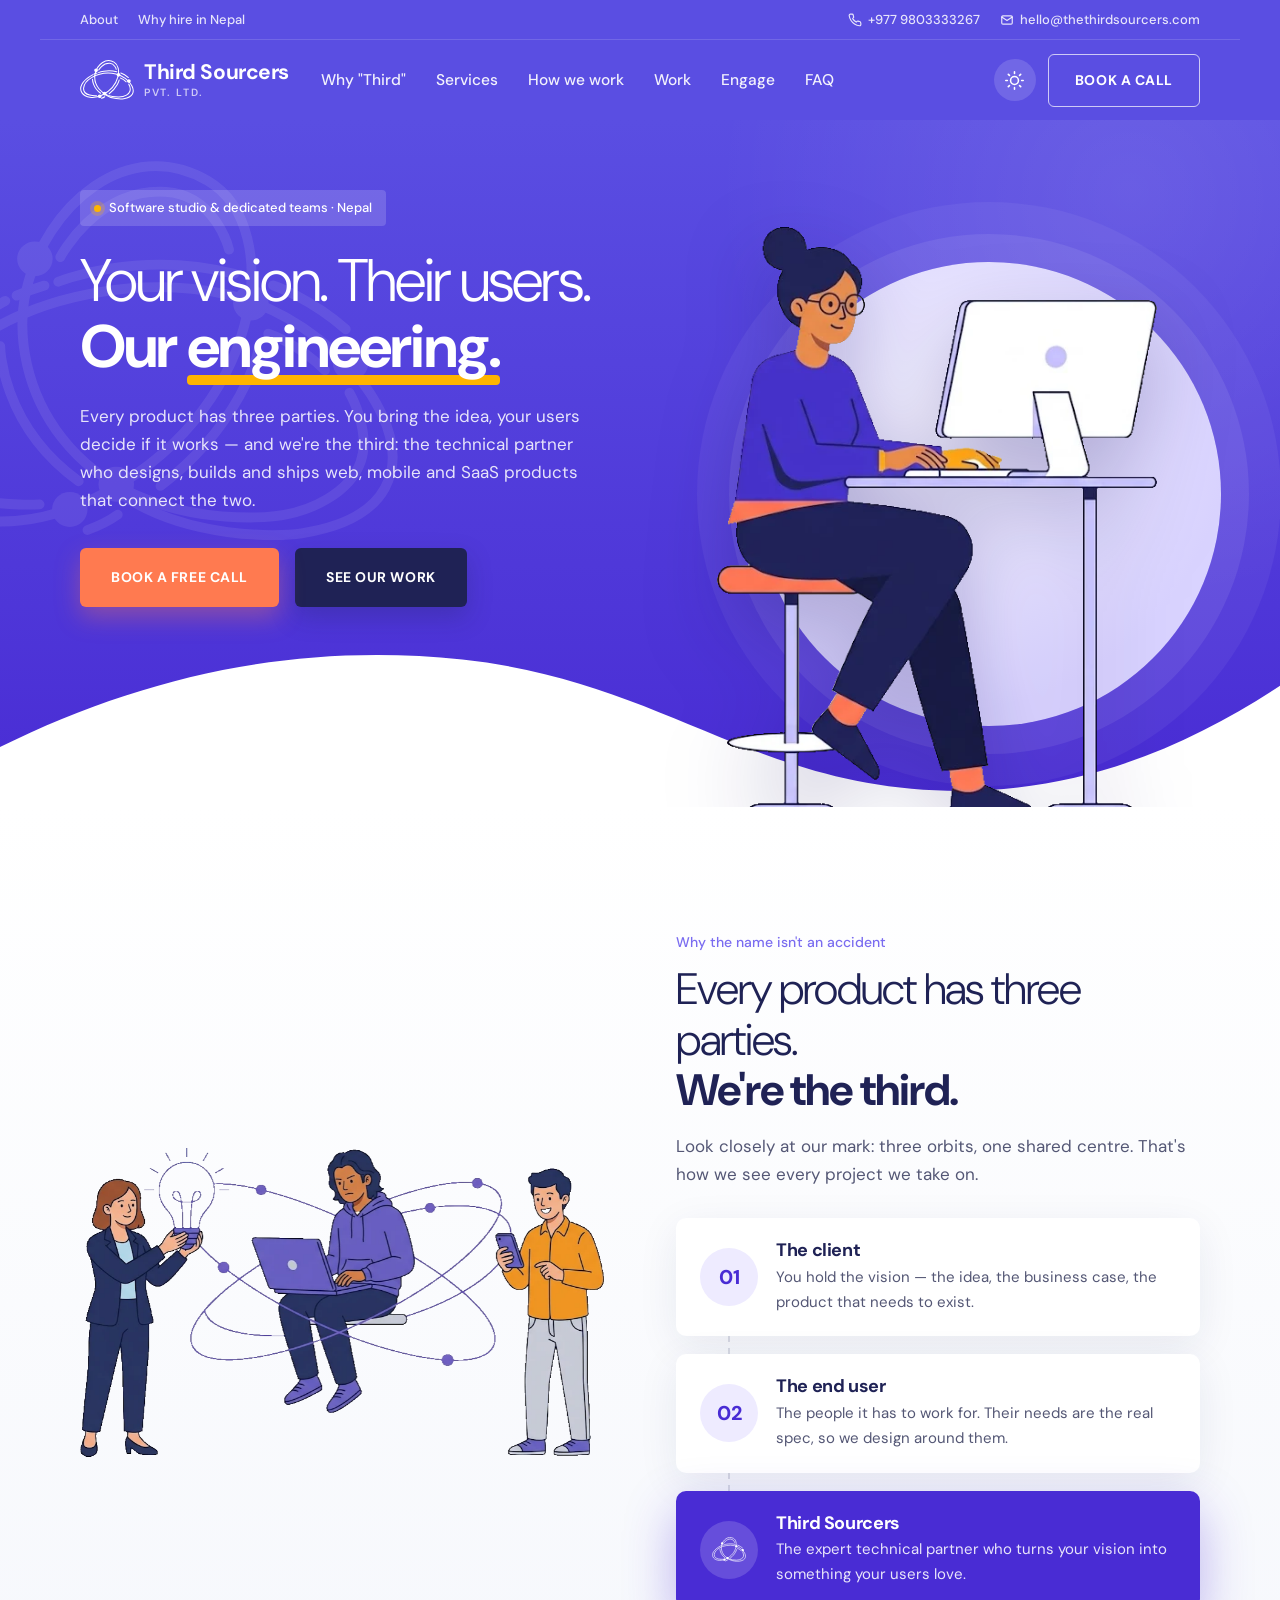
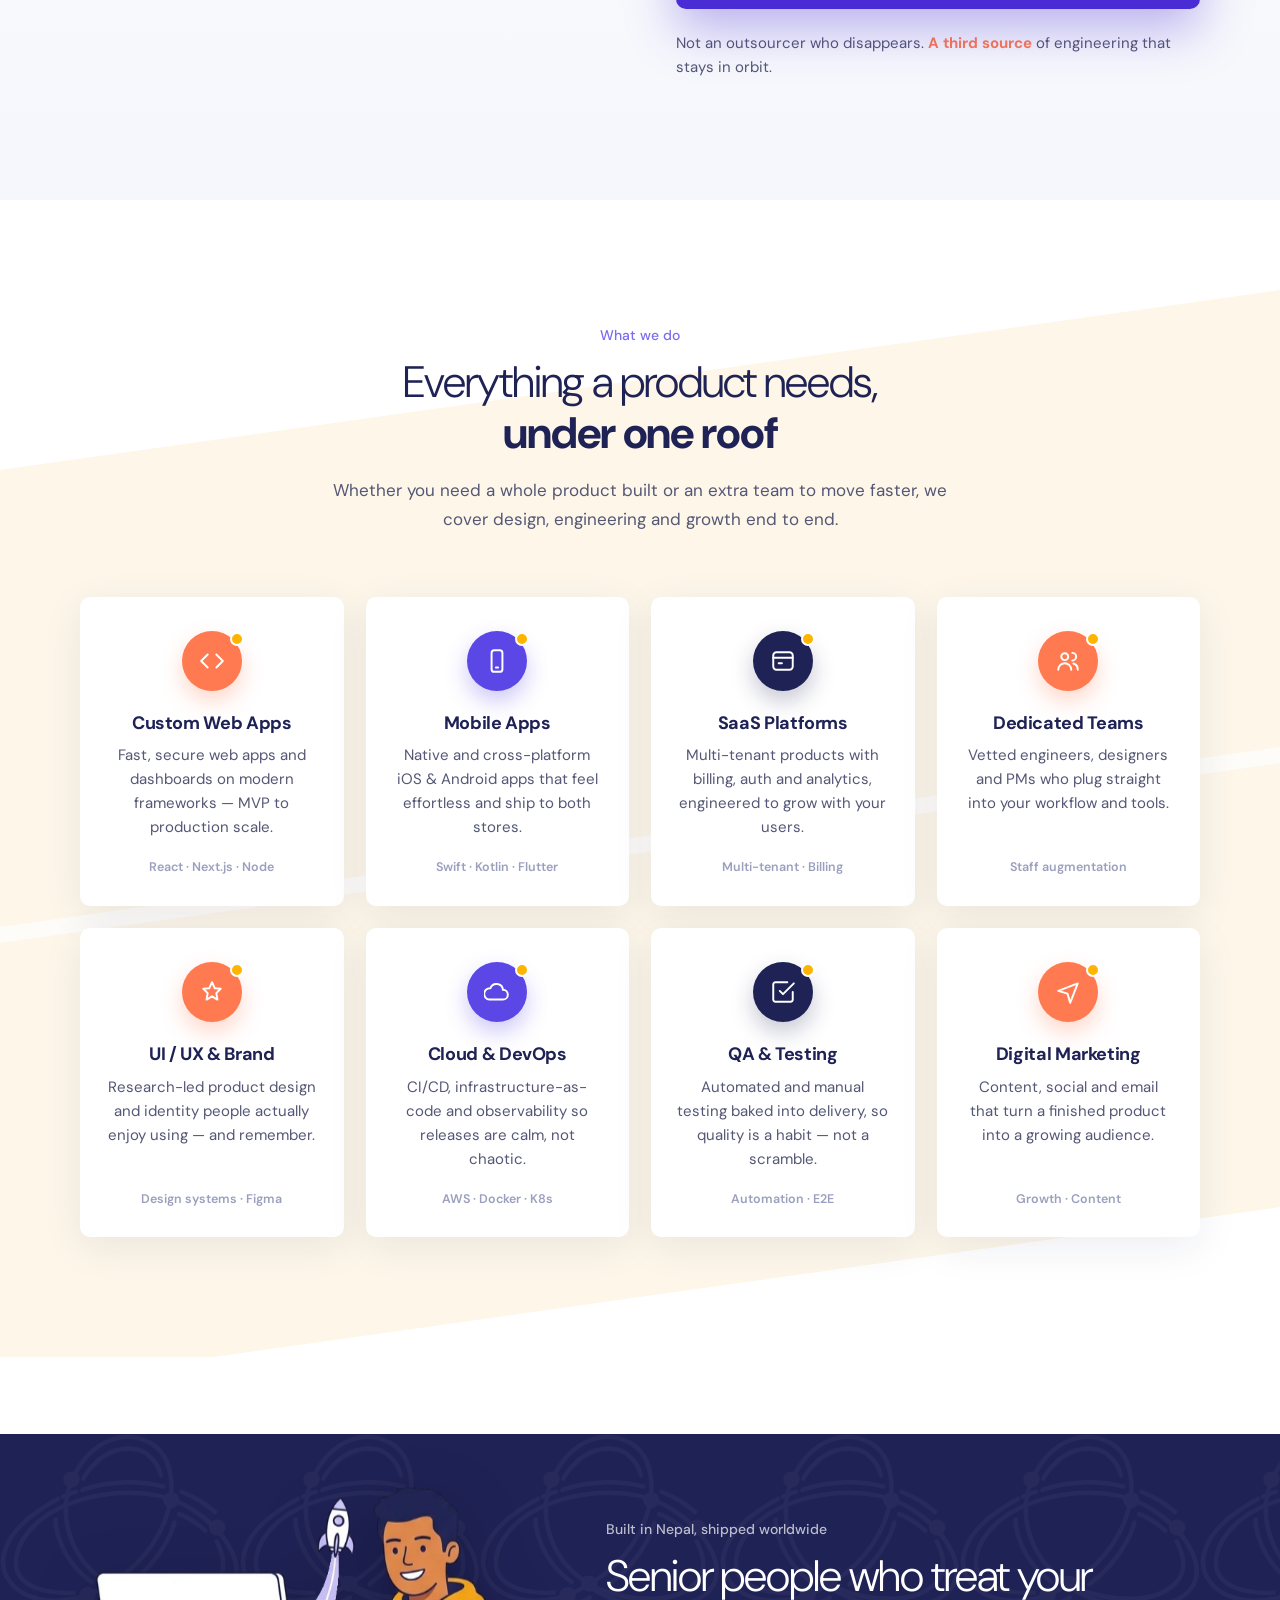
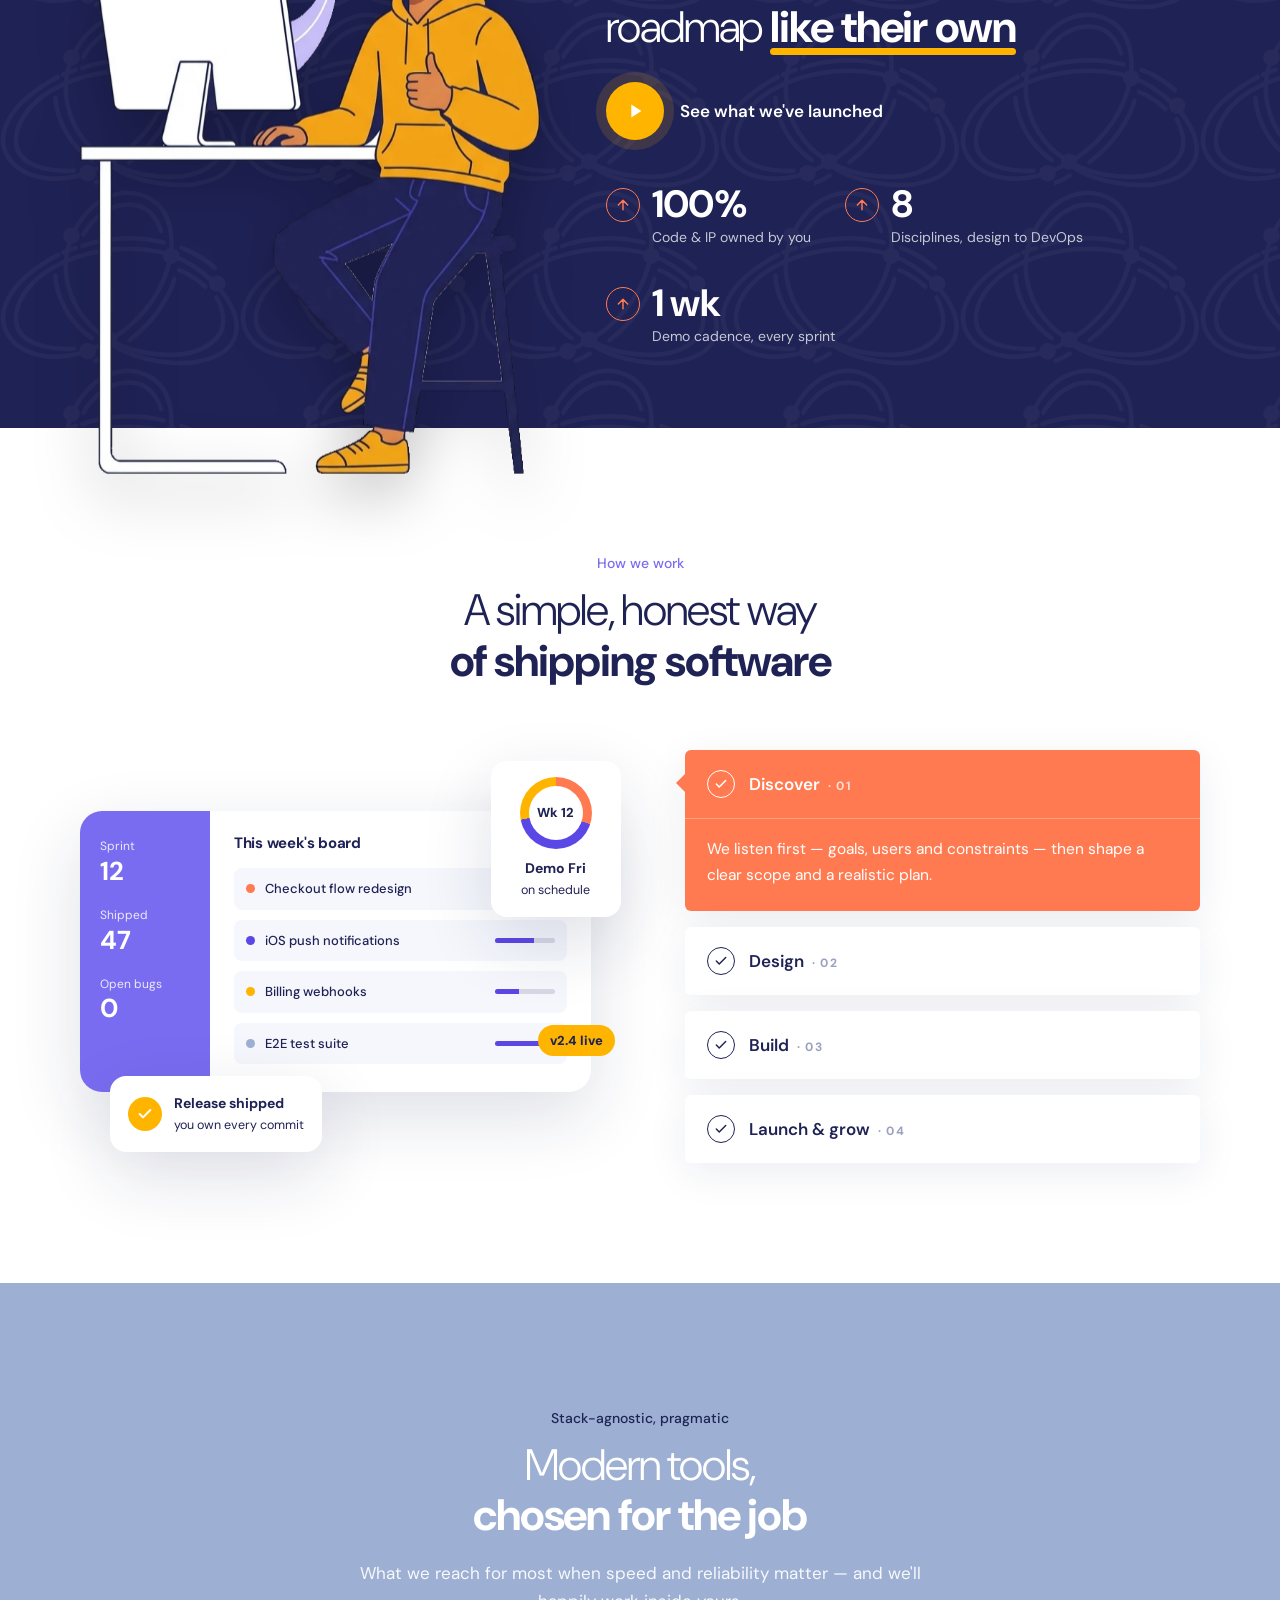
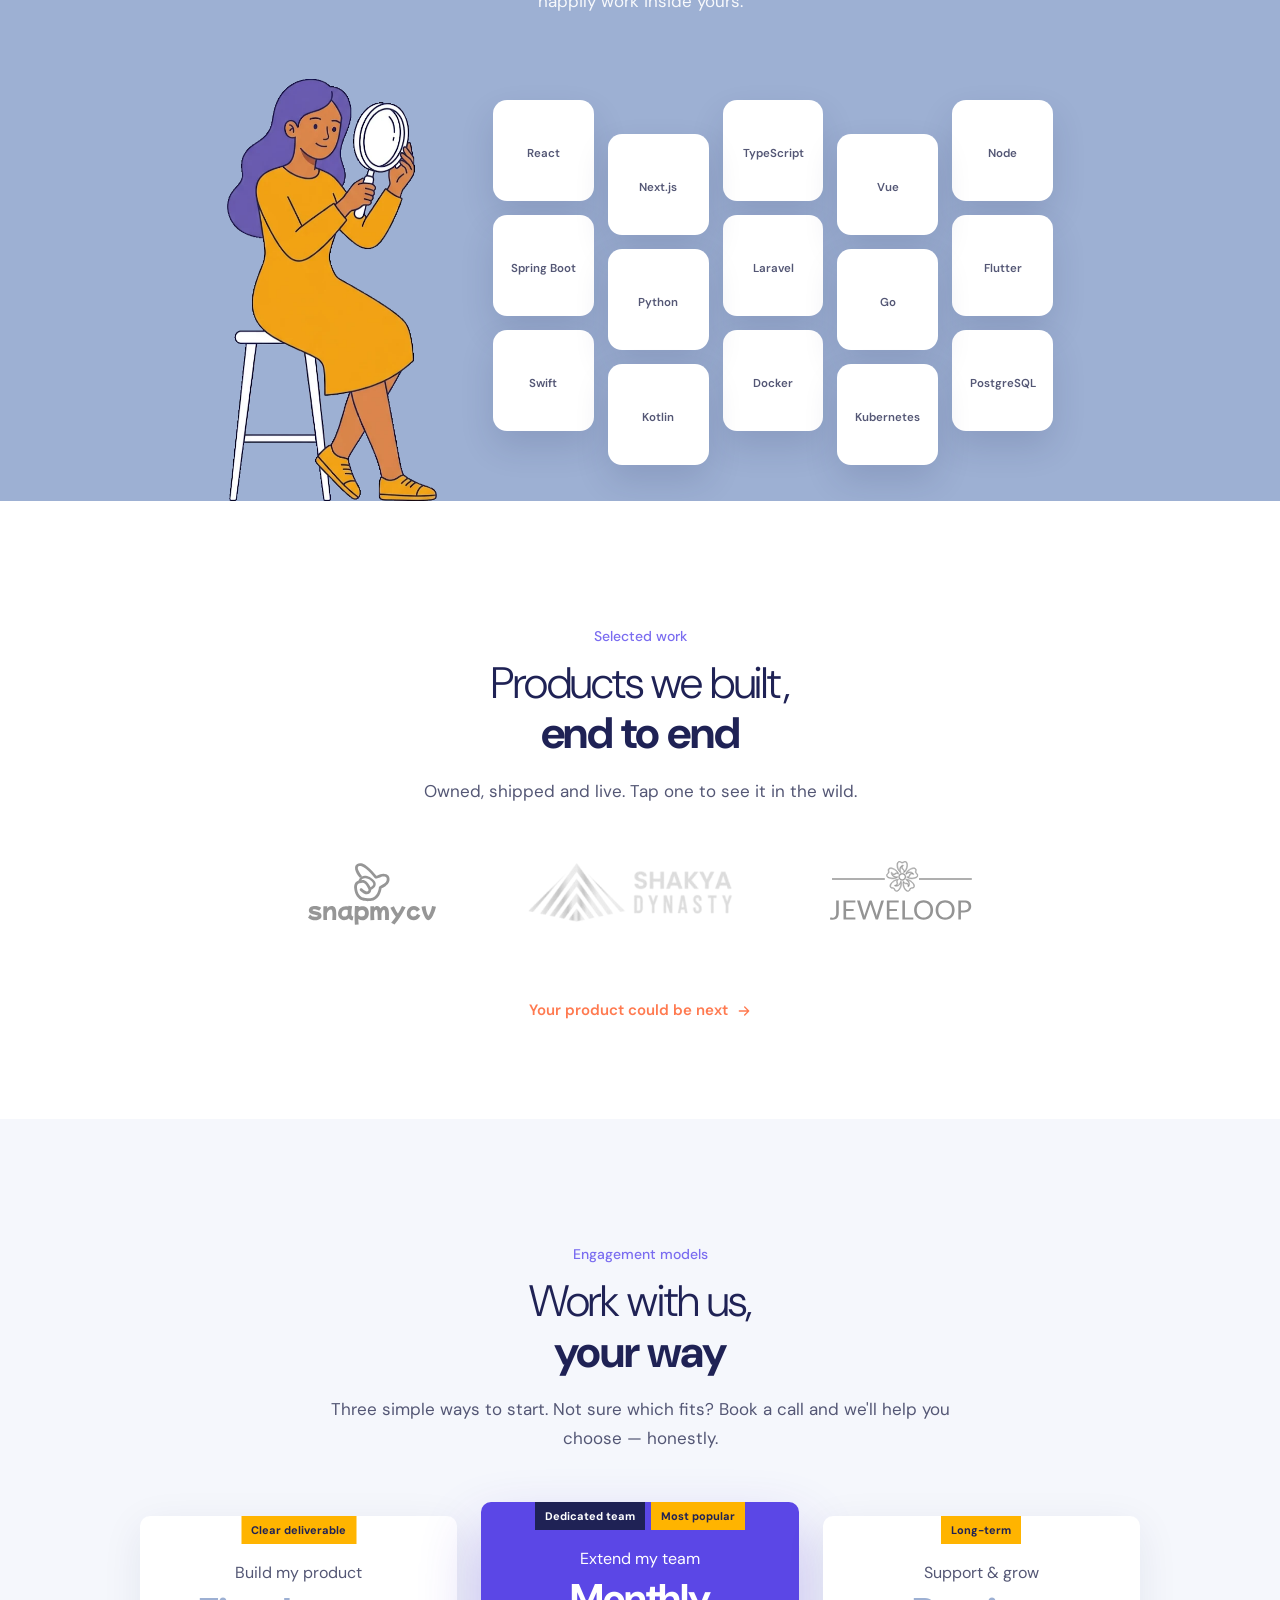
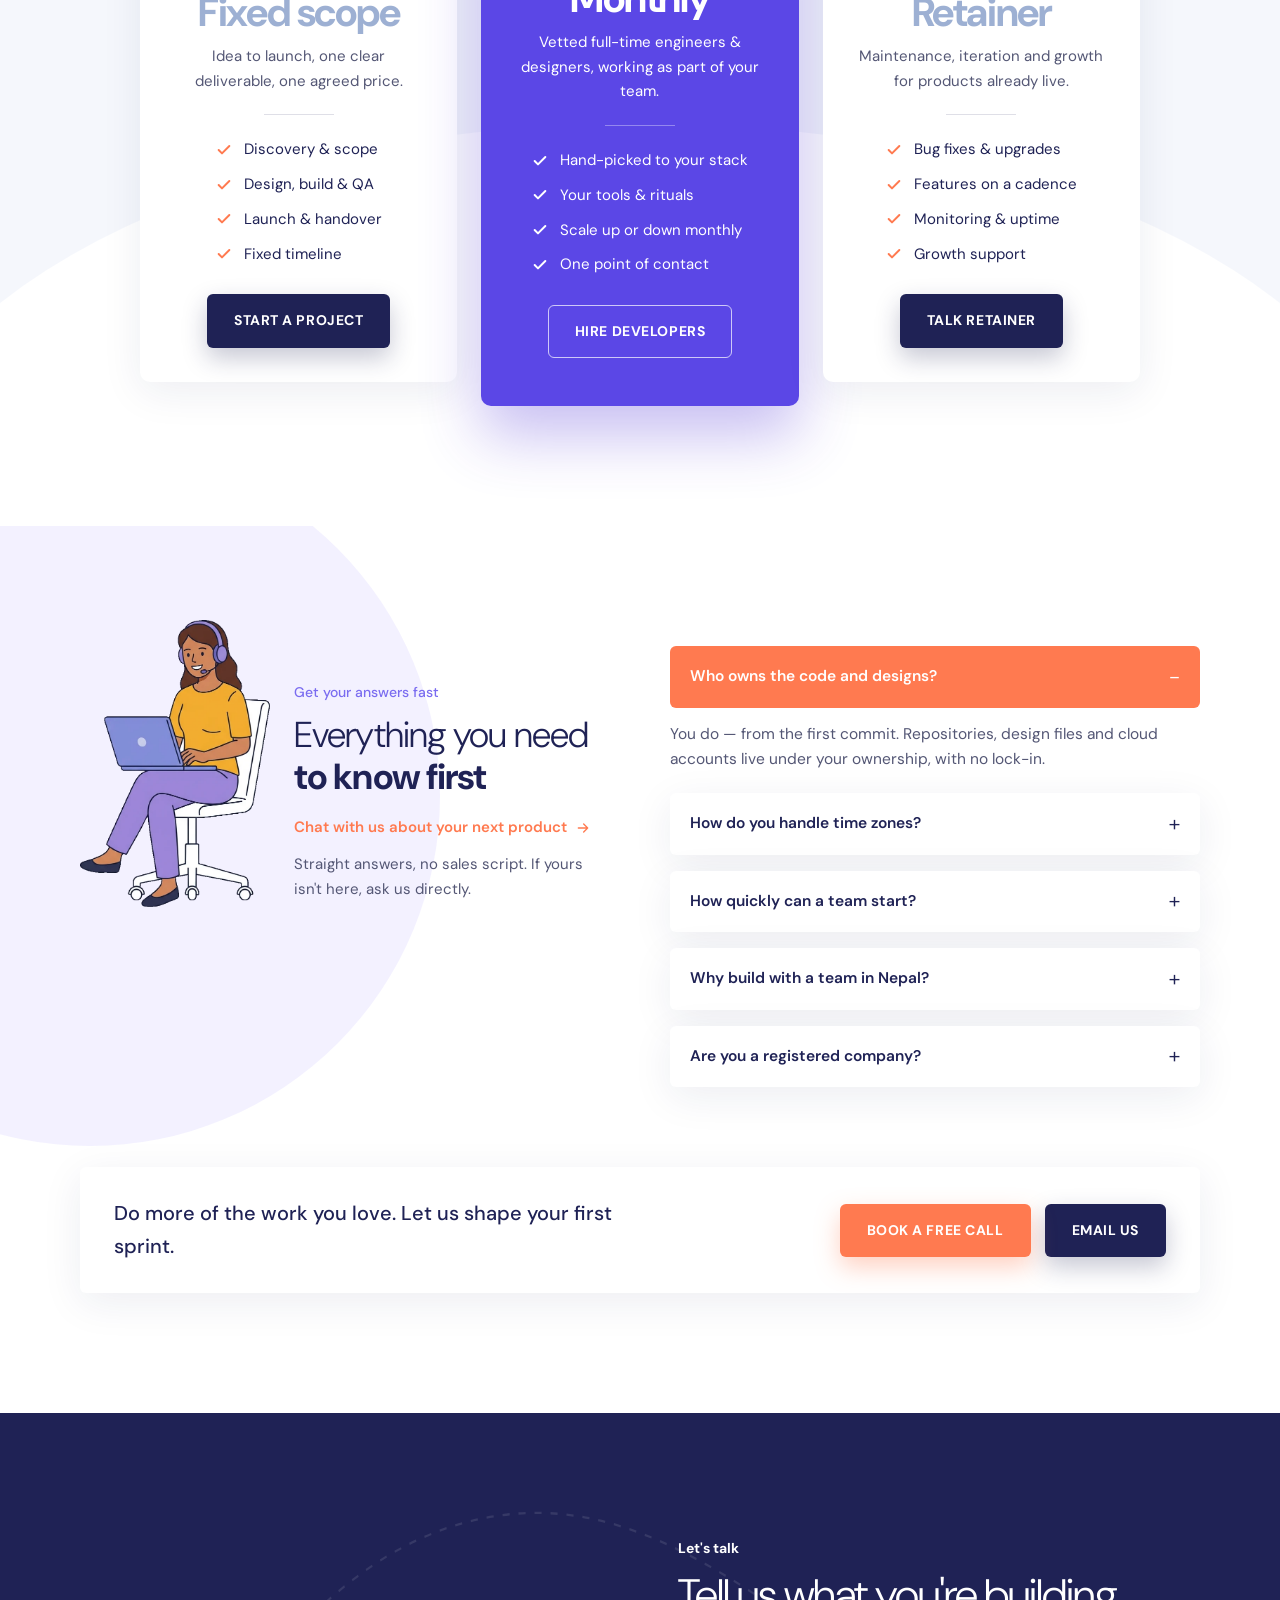
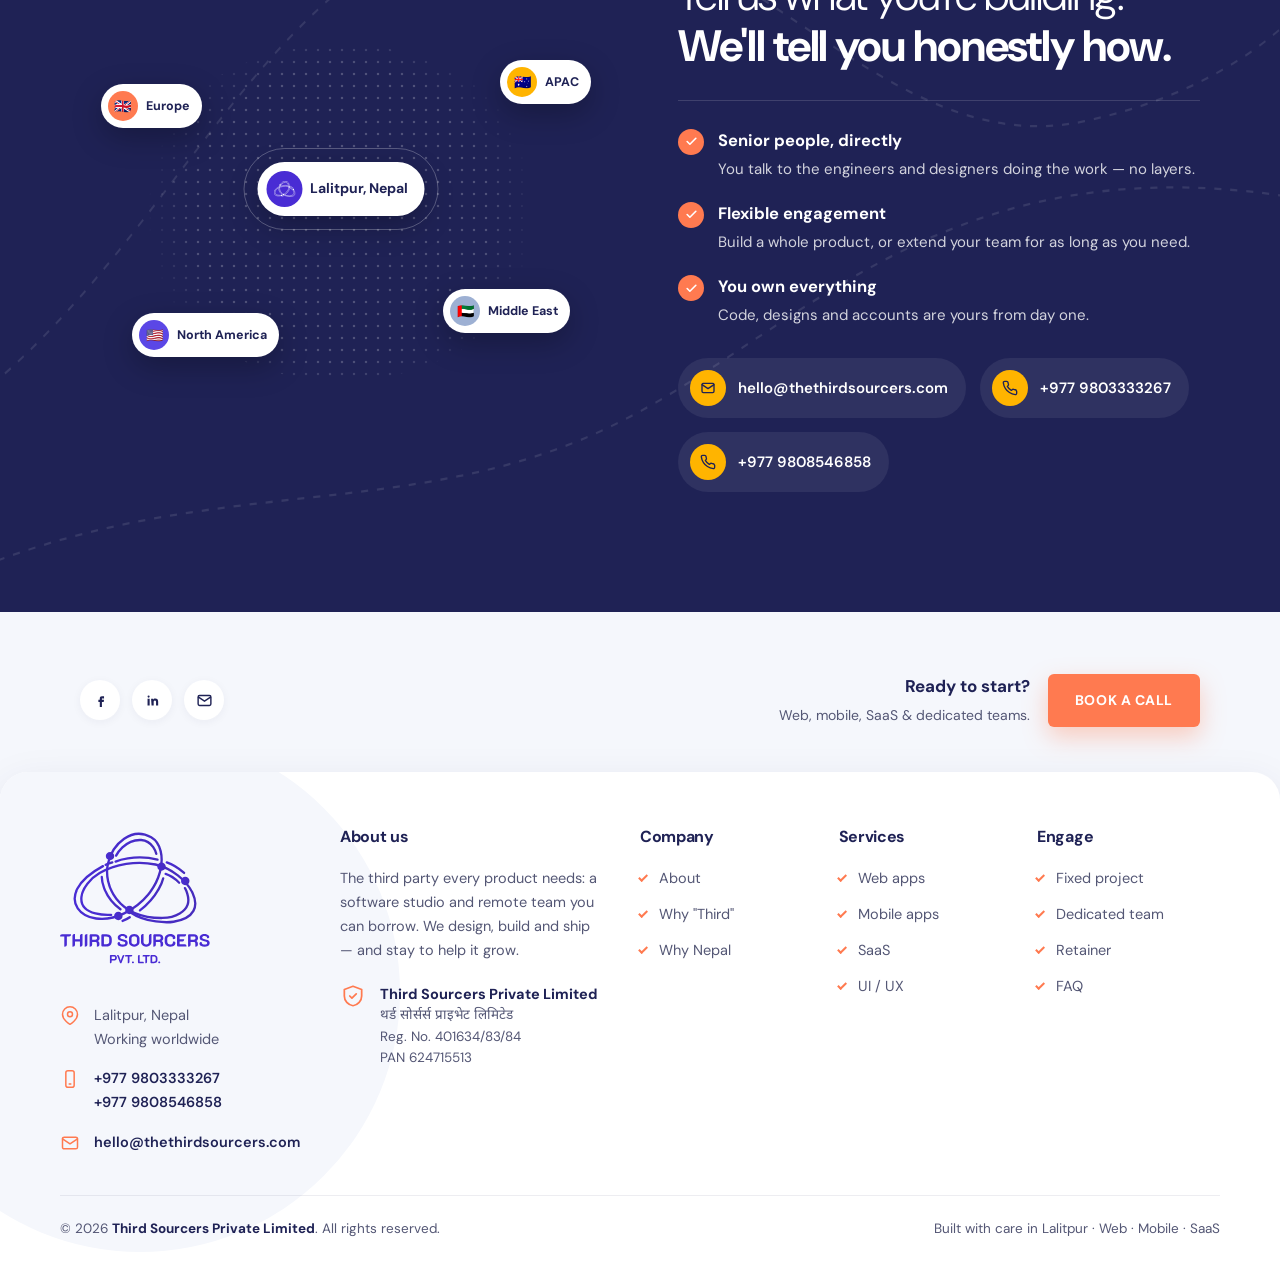
==== commit 3a01ab35: "Move three-parties illustration below its text on mobile Stops the hero and three-parties illustrati" ====
--- a/index.html
+++ b/index.html
@@ -18,7 +18,7 @@
     <link rel="icon" type="image/svg+xml" href="Favicon.svg" />
     <link rel="preconnect" href="https://fonts.googleapis.com" />
     <link rel="preconnect" href="https://fonts.gstatic.com" crossorigin />
-    <link rel="stylesheet" href="styles.css?v=12" />
+    <link rel="stylesheet" href="styles.css?v=13" />
     <script>
       (function () {
         try {
--- a/styles.css
+++ b/styles.css
@@ -466,6 +466,9 @@
 .menu-toggle {
   display: none;
 }
+[data-theme="dark"] .menu-toggle svg {
+  color: #fff;
+}
 
 /* mobile menu */
 .mobile-menu {
@@ -2240,6 +2243,12 @@
   .hero-copy {
     padding-bottom: 20px;
   }
+  /* keep the three-parties art from stacking right under the hero art */
+  .parties-art {
+    order: 2;
+    max-width: 480px;
+    margin: 0 auto;
+  }
   .hero-visual {
     max-width: 440px;
     margin: 0 auto;
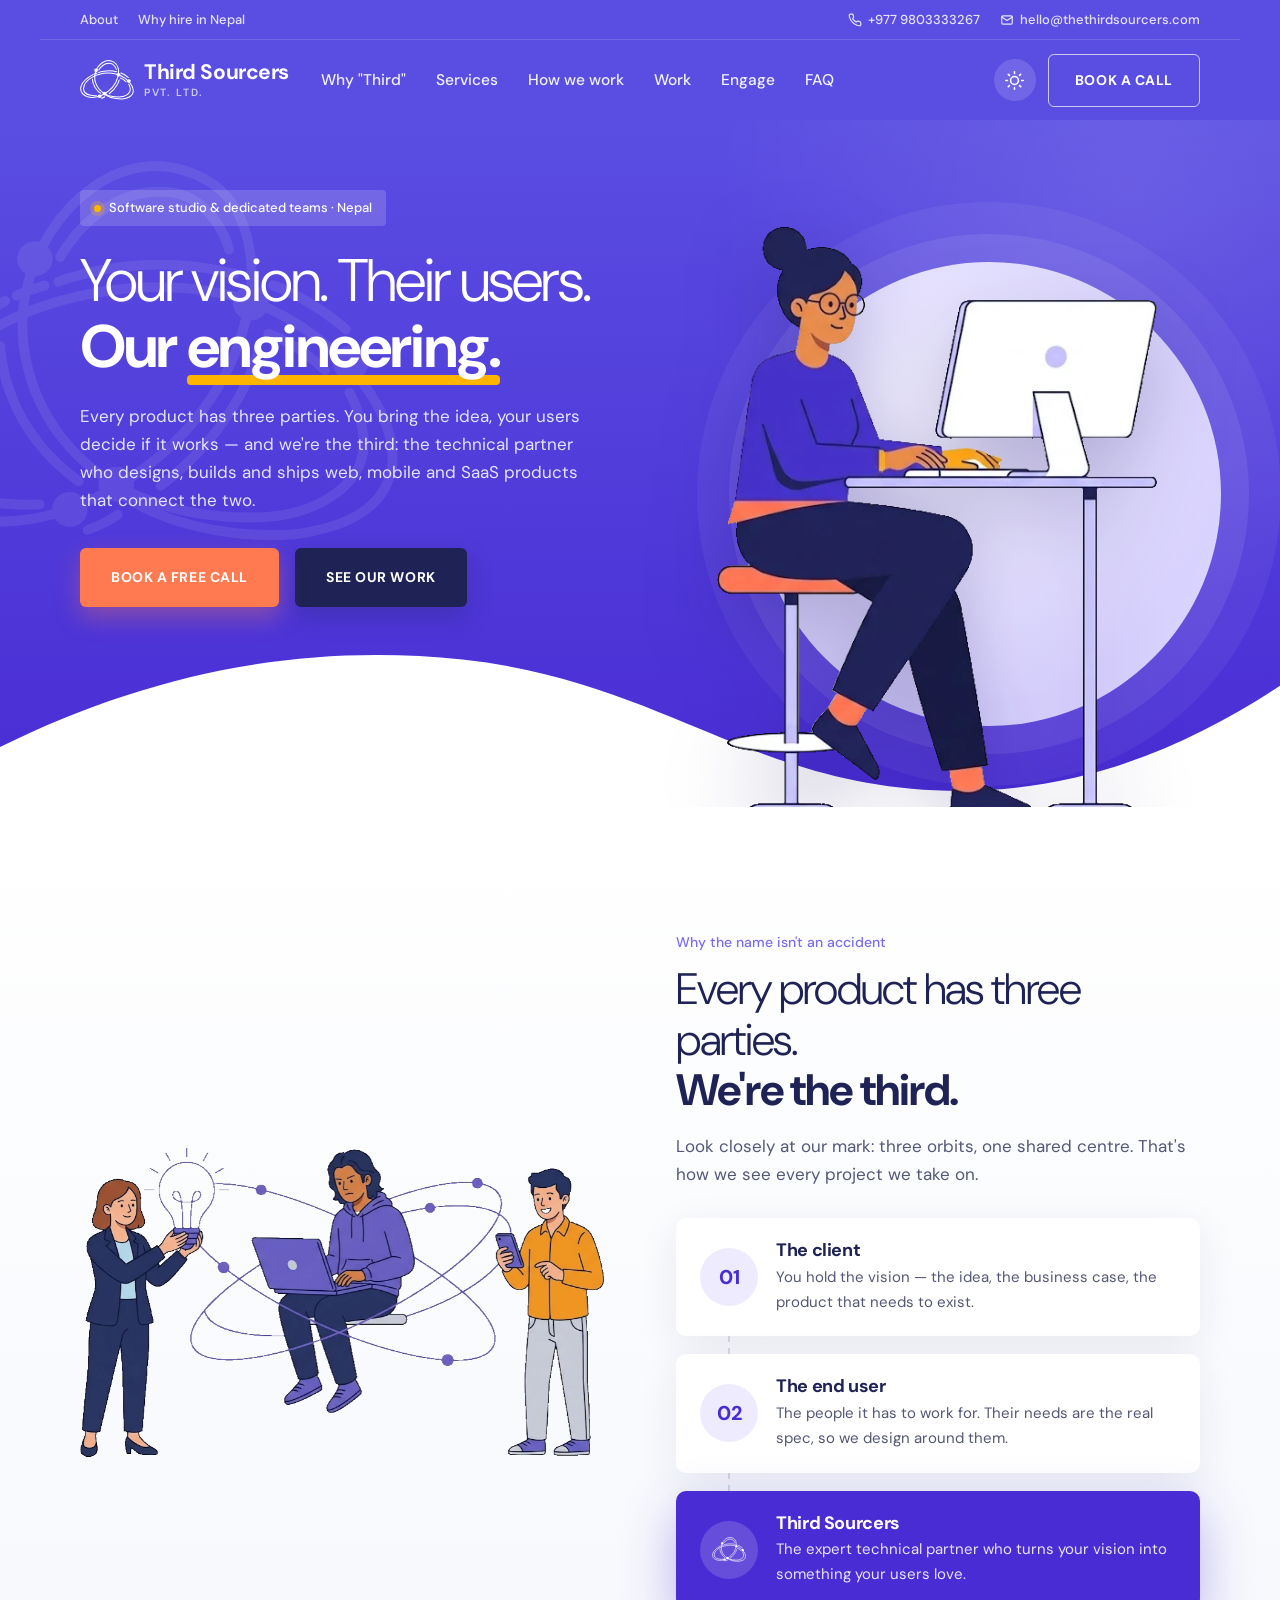
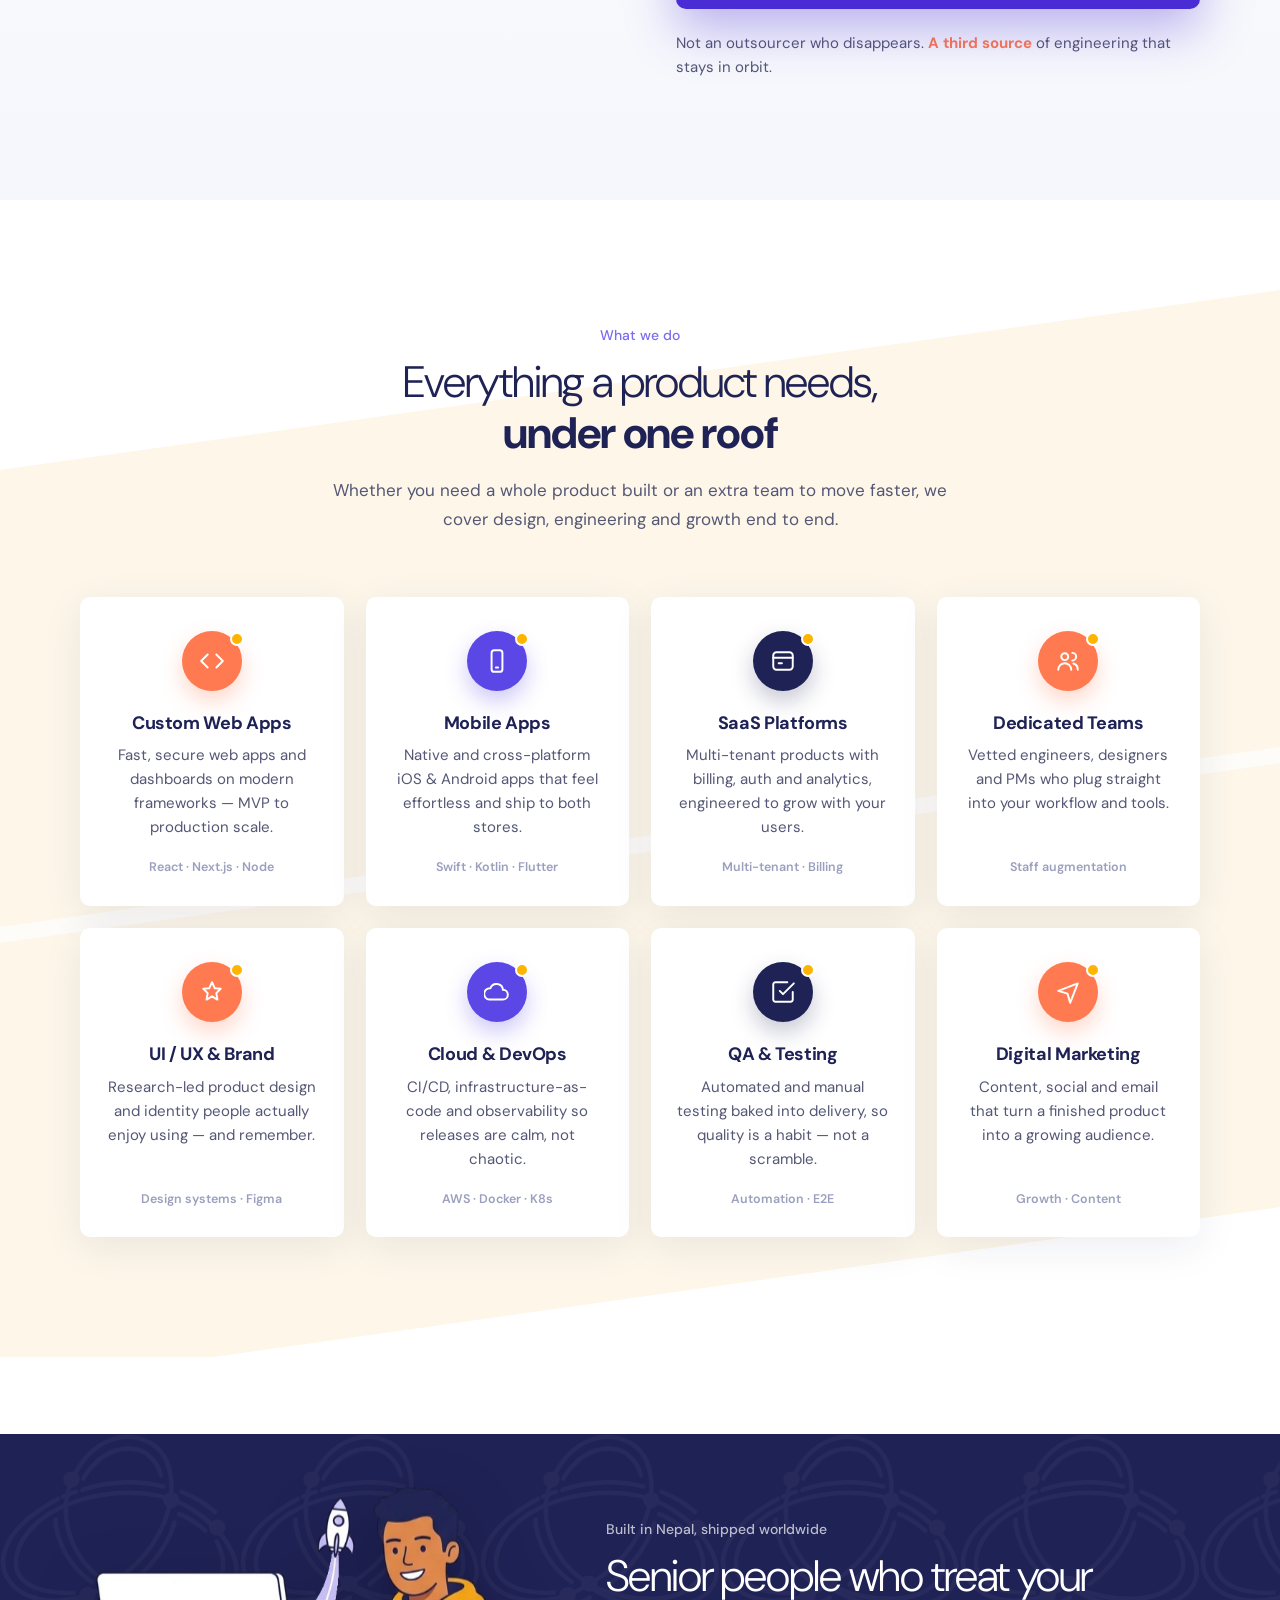
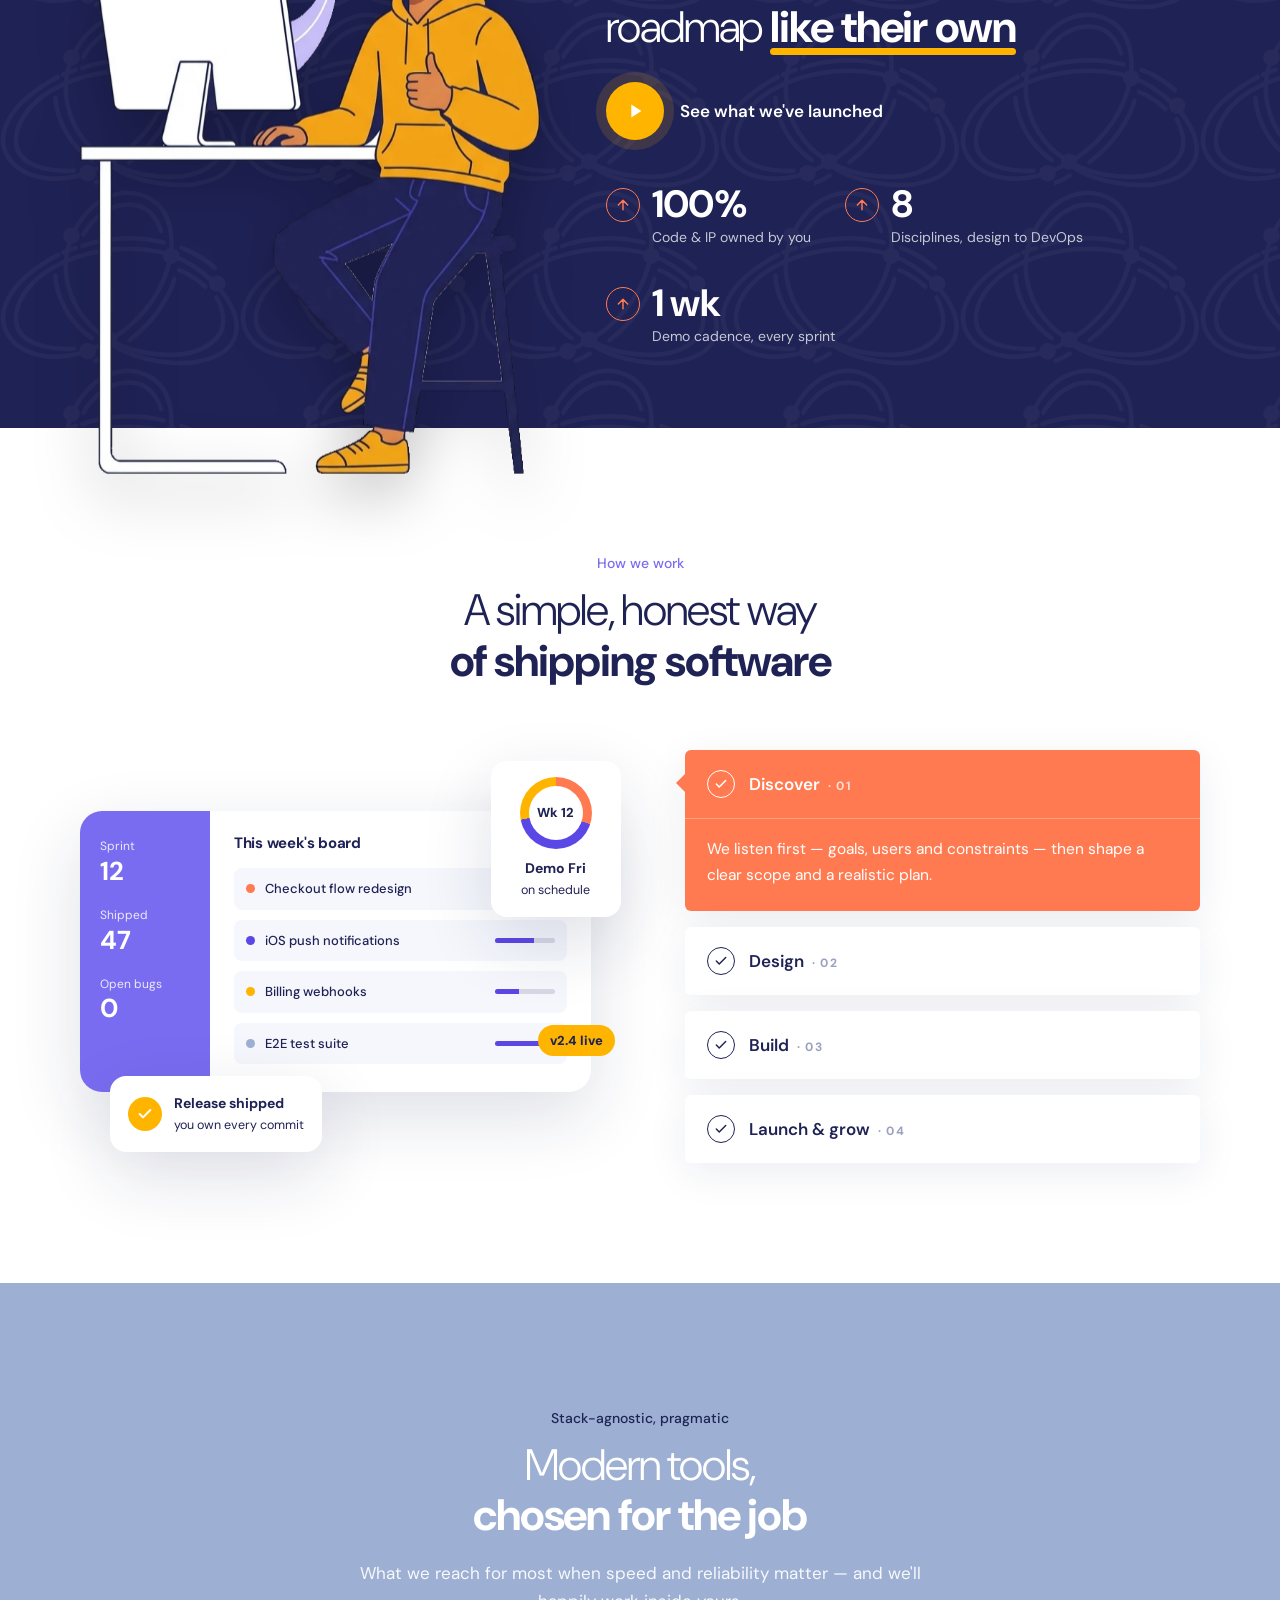
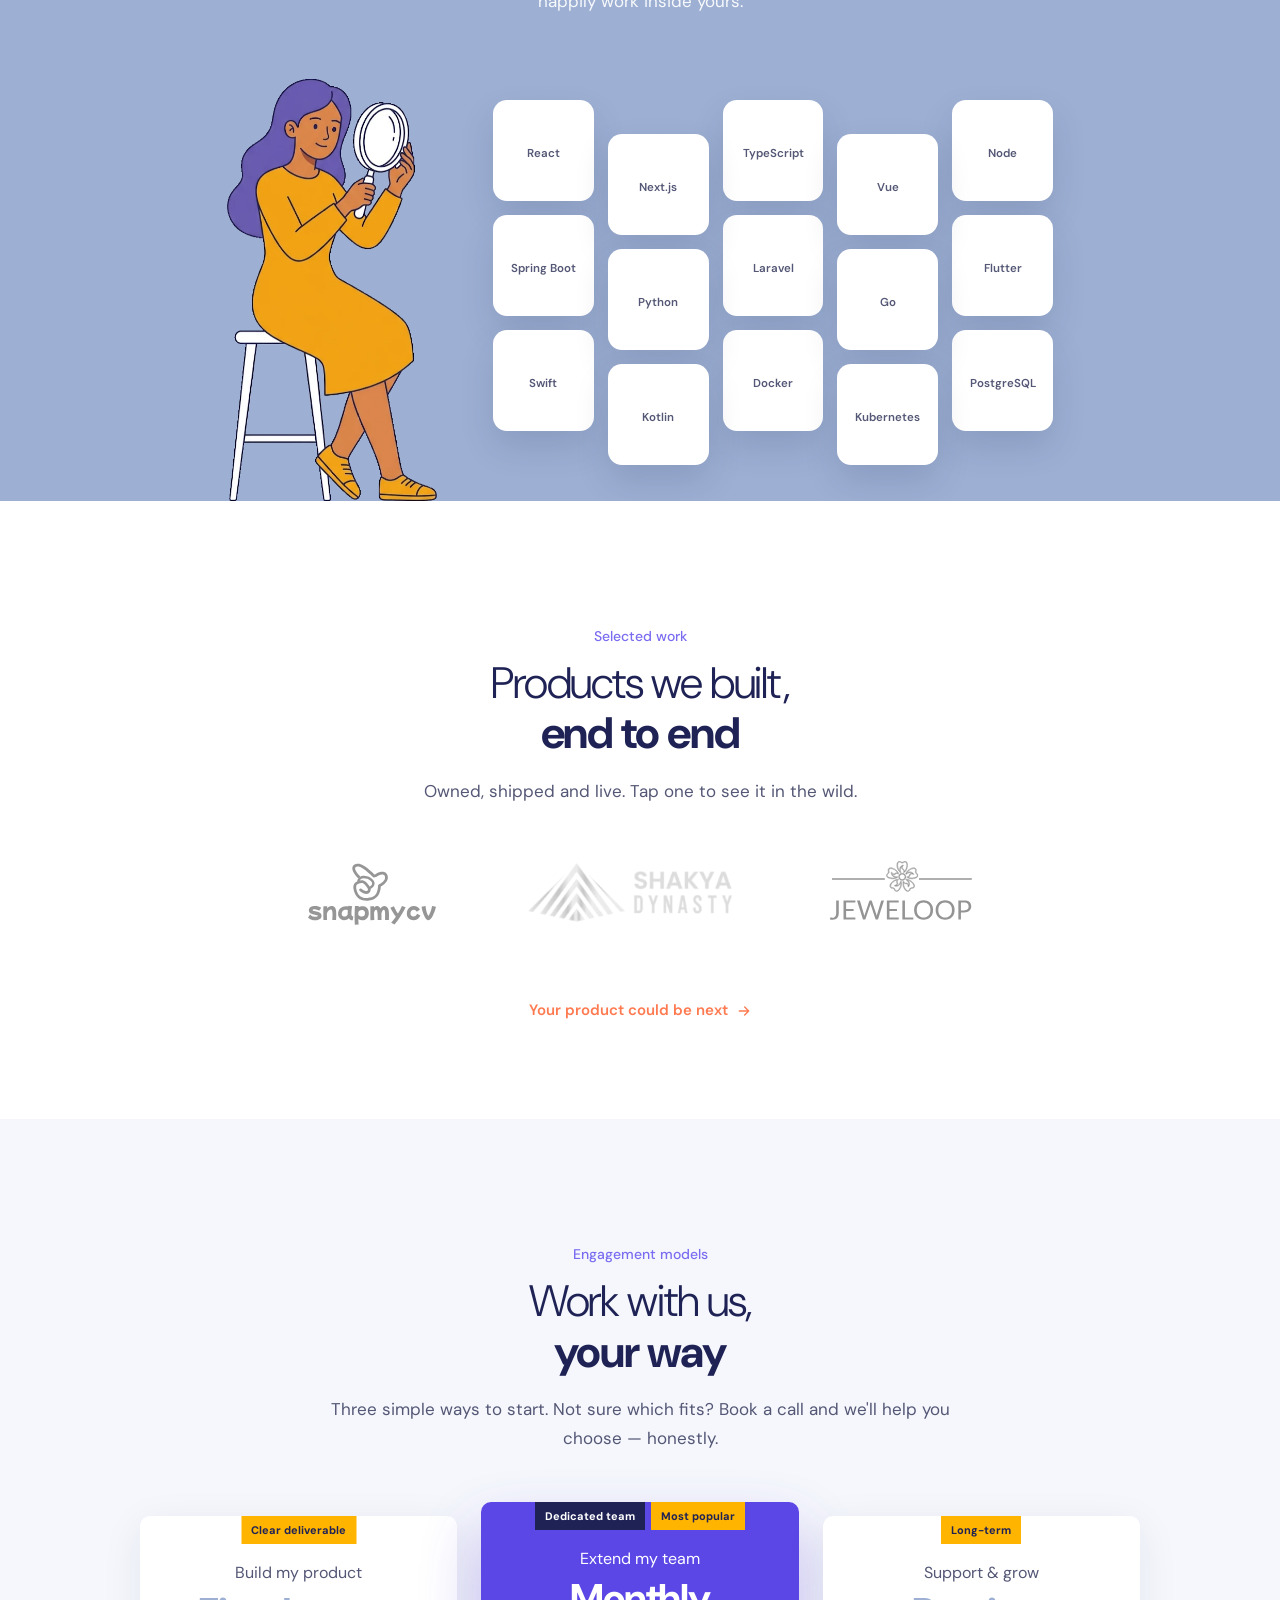
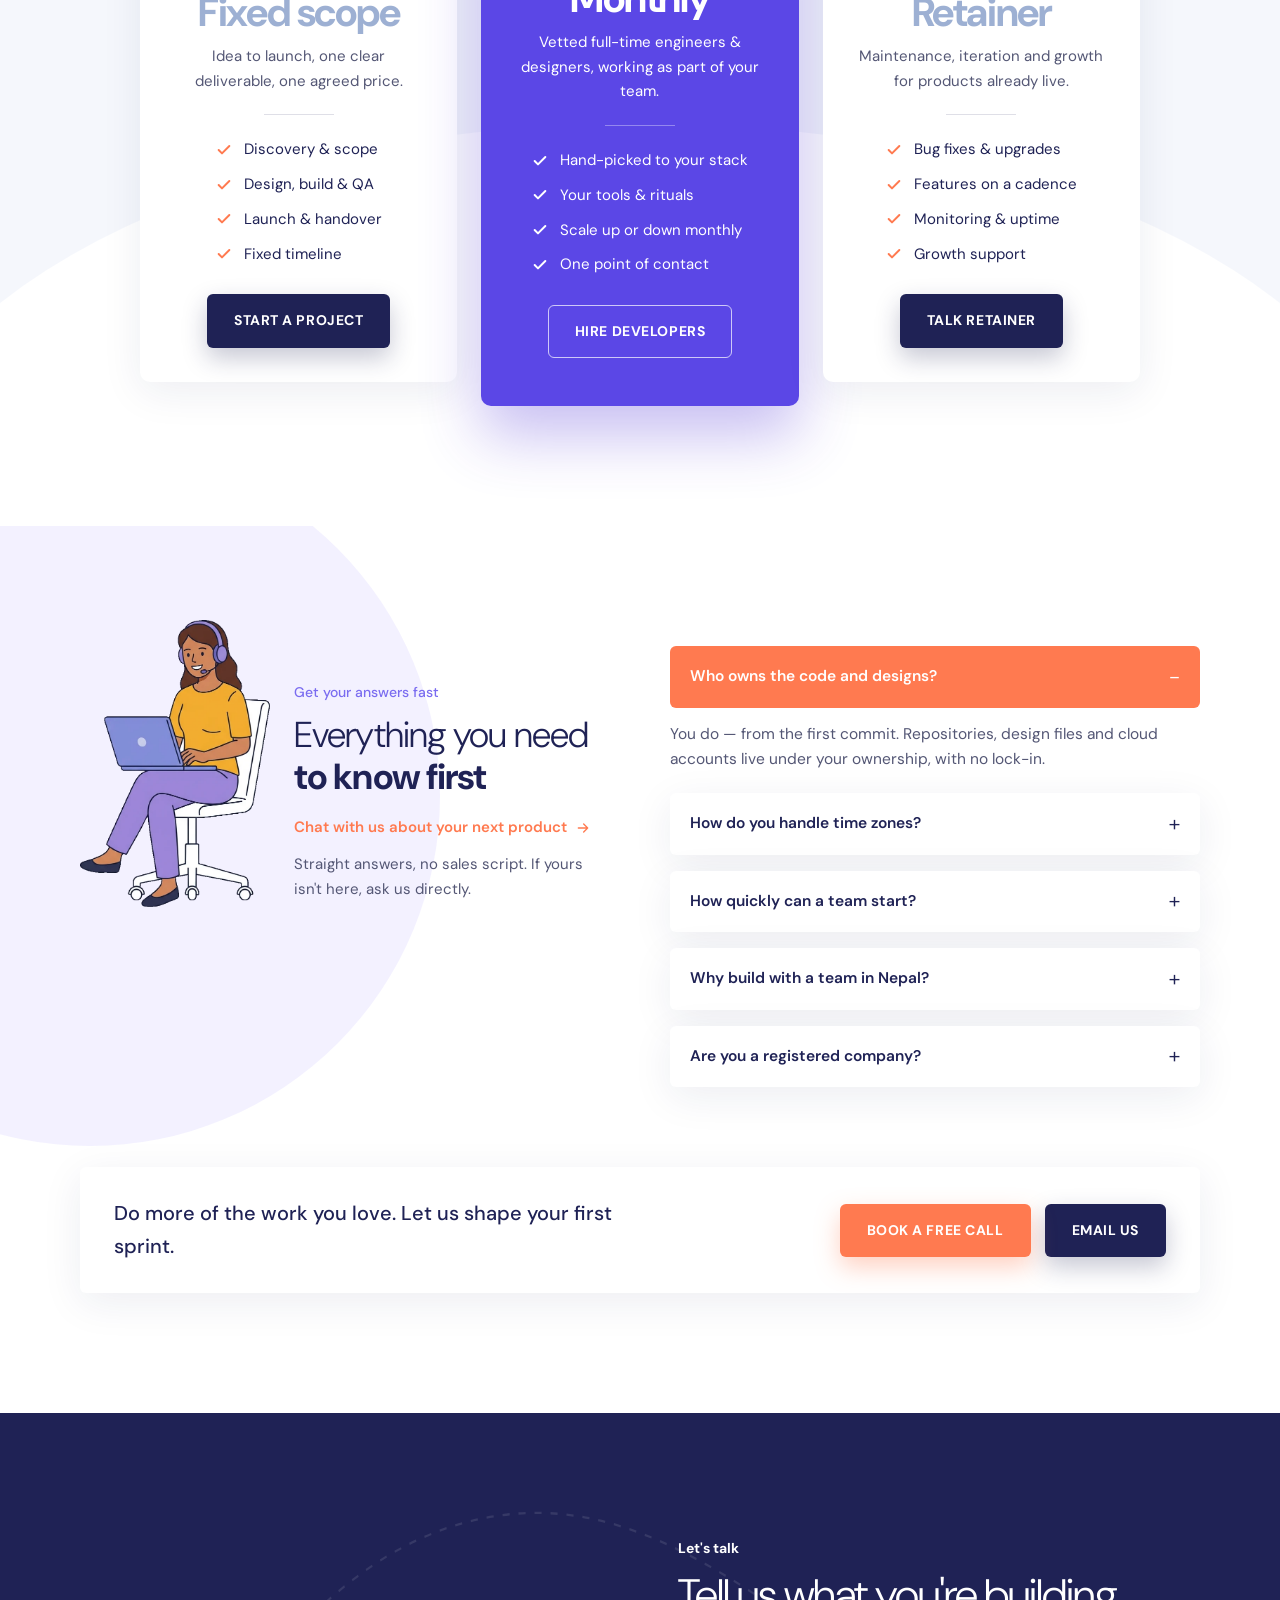
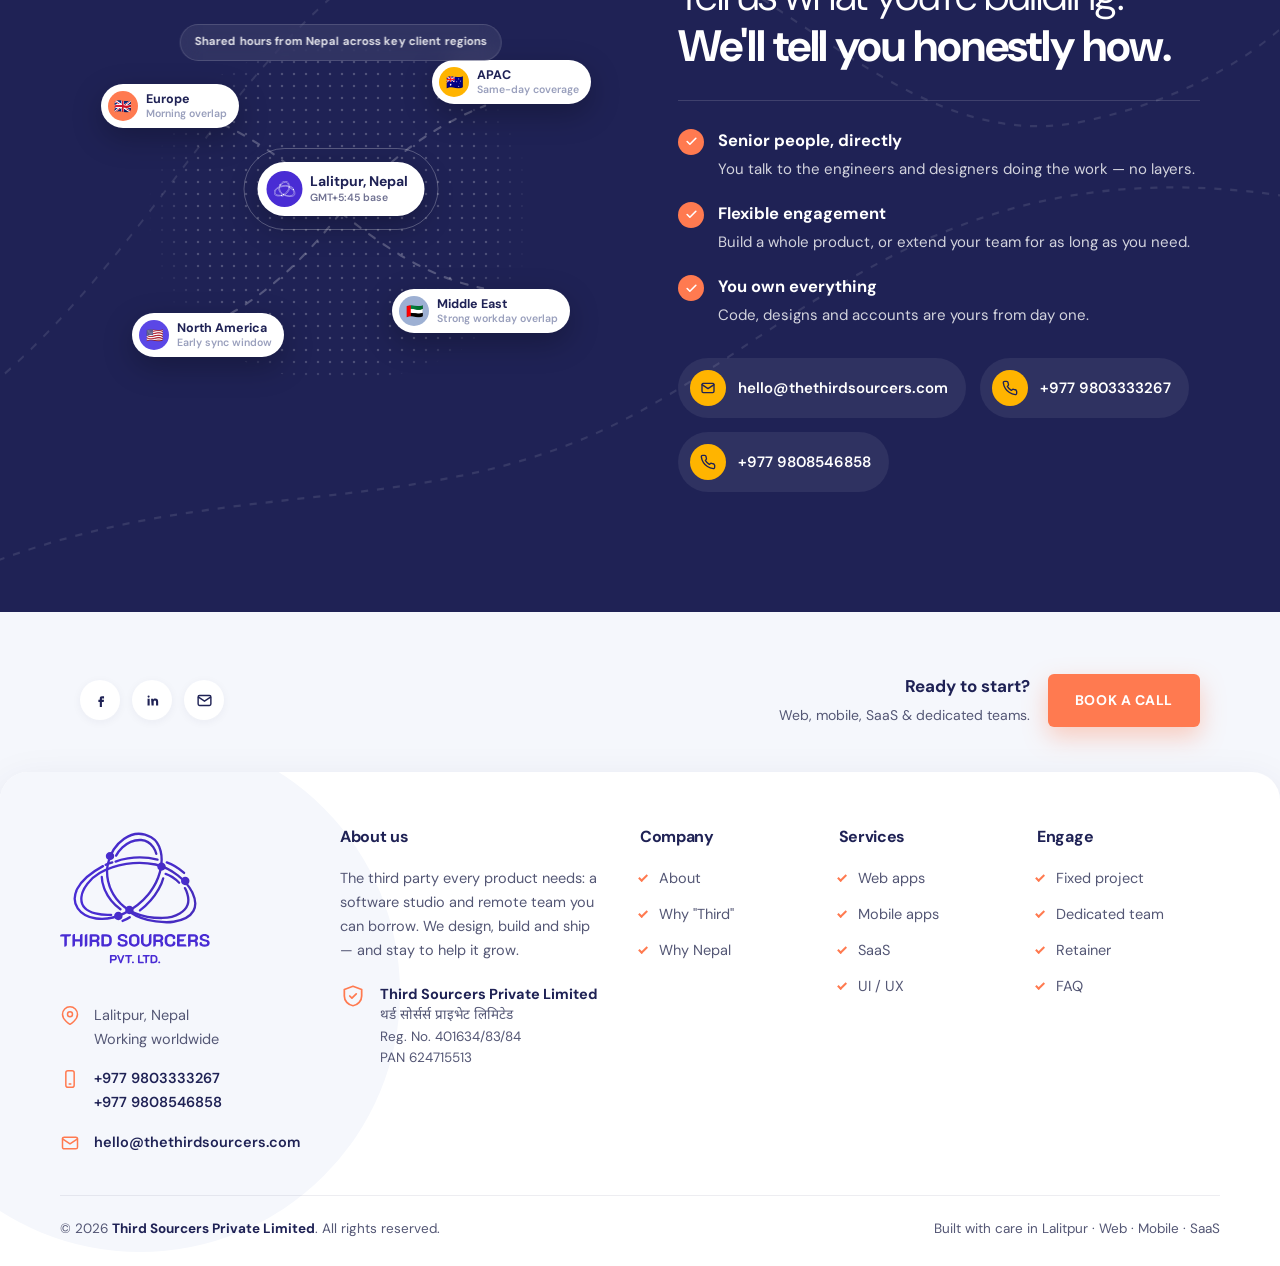
==== commit b0a7f04d: "some more ui fixes" ====
--- a/index.html
+++ b/index.html
@@ -8,7 +8,10 @@
       name="description"
       content="Third Sourcers is a software studio in Lalitpur, Nepal building web, mobile and SaaS products — and the dedicated engineering teams behind them. The expert third party between your vision and your users."
     />
-    <meta property="og:title" content="Third Sourcers — Software studio & dedicated teams" />
+    <meta
+      property="og:title"
+      content="Third Sourcers — Software studio & dedicated teams"
+    />
     <meta
       property="og:description"
       content="Every product has three parties: the client, the end user, and the team that builds it. We're the third."
@@ -39,11 +42,30 @@
         </nav>
         <div class="tb-right">
           <a href="tel:+9779803333267"
-            ><svg viewBox="0 0 24 24" fill="none" stroke="currentColor" stroke-width="2" stroke-linecap="round" stroke-linejoin="round"><path d="M22 16.9v3a2 2 0 01-2.2 2 19.8 19.8 0 01-8.6-3.1 19.5 19.5 0 01-6-6A19.8 19.8 0 012 4.2 2 2 0 014 2h3a2 2 0 012 1.7c.1.9.3 1.8.6 2.6a2 2 0 01-.5 2.1L8 9.6a16 16 0 006 6l1.2-1.1a2 2 0 012.1-.5c.8.3 1.7.5 2.6.6a2 2 0 011.7 2z" /></svg
+            ><svg
+              viewBox="0 0 24 24"
+              fill="none"
+              stroke="currentColor"
+              stroke-width="2"
+              stroke-linecap="round"
+              stroke-linejoin="round"
+            >
+              <path
+                d="M22 16.9v3a2 2 0 01-2.2 2 19.8 19.8 0 01-8.6-3.1 19.5 19.5 0 01-6-6A19.8 19.8 0 012 4.2 2 2 0 014 2h3a2 2 0 012 1.7c.1.9.3 1.8.6 2.6a2 2 0 01-.5 2.1L8 9.6a16 16 0 006 6l1.2-1.1a2 2 0 012.1-.5c.8.3 1.7.5 2.6.6a2 2 0 011.7 2z"
+              /></svg
             >+977 9803333267</a
           >
           <a href="mailto:hello@thethirdsourcers.com"
-            ><svg viewBox="0 0 24 24" fill="none" stroke="currentColor" stroke-width="2" stroke-linecap="round" stroke-linejoin="round"><rect x="3" y="5" width="18" height="14" rx="2" /><path d="M3 7l9 6 9-6" /></svg
+            ><svg
+              viewBox="0 0 24 24"
+              fill="none"
+              stroke="currentColor"
+              stroke-width="2"
+              stroke-linecap="round"
+              stroke-linejoin="round"
+            >
+              <rect x="3" y="5" width="18" height="14" rx="2" />
+              <path d="M3 7l9 6 9-6" /></svg
             >hello@thethirdsourcers.com</a
           >
         </div>
@@ -67,13 +89,52 @@
           <a href="#faq">FAQ</a>
         </nav>
         <div class="nav-cta">
-          <button id="themeToggle" class="icon-btn theme-toggle" aria-label="Toggle dark mode">
-            <svg class="icon-sun" viewBox="0 0 24 24" fill="none" stroke="currentColor" stroke-width="2" stroke-linecap="round" stroke-linejoin="round"><circle cx="12" cy="12" r="5" /><path d="M12 1v2M12 21v2M4.2 4.2l1.4 1.4M18.4 18.4l1.4 1.4M1 12h2M21 12h2M4.2 19.8l1.4-1.4M18.4 5.6l1.4-1.4" /></svg>
-            <svg class="icon-moon" viewBox="0 0 24 24" fill="none" stroke="currentColor" stroke-width="2" stroke-linecap="round" stroke-linejoin="round"><path d="M21 12.8A9 9 0 1111.2 3 7 7 0 0021 12.8z" /></svg>
+          <button
+            id="themeToggle"
+            class="icon-btn theme-toggle"
+            aria-label="Toggle dark mode"
+          >
+            <svg
+              class="icon-sun"
+              viewBox="0 0 24 24"
+              fill="none"
+              stroke="currentColor"
+              stroke-width="2"
+              stroke-linecap="round"
+              stroke-linejoin="round"
+            >
+              <circle cx="12" cy="12" r="5" />
+              <path
+                d="M12 1v2M12 21v2M4.2 4.2l1.4 1.4M18.4 18.4l1.4 1.4M1 12h2M21 12h2M4.2 19.8l1.4-1.4M18.4 5.6l1.4-1.4"
+              />
+            </svg>
+            <svg
+              class="icon-moon"
+              viewBox="0 0 24 24"
+              fill="none"
+              stroke="currentColor"
+              stroke-width="2"
+              stroke-linecap="round"
+              stroke-linejoin="round"
+            >
+              <path d="M21 12.8A9 9 0 1111.2 3 7 7 0 0021 12.8z" />
+            </svg>
           </button>
           <a href="#contact" class="btn btn-outline-light">Book a call</a>
-          <button class="icon-btn menu-toggle" id="menuToggle" aria-label="Open menu">
-            <svg viewBox="0 0 24 24" fill="none" stroke="currentColor" stroke-width="2" stroke-linecap="round"><path d="M3 6h18M3 12h18M3 18h18" /></svg>
+          <button
+            class="icon-btn menu-toggle"
+            id="menuToggle"
+            aria-label="Open menu"
+          >
+            <svg
+              viewBox="0 0 24 24"
+              fill="none"
+              stroke="currentColor"
+              stroke-width="2"
+              stroke-linecap="round"
+            >
+              <path d="M3 6h18M3 12h18M3 18h18" />
+            </svg>
           </button>
         </div>
       </div>
@@ -83,10 +144,20 @@
     <div class="mobile-menu" id="mobileMenu">
       <div class="mm-top">
         <a class="brand" href="#top"
-          ><img src="assets/logo-mark-white.svg" alt="" /><span class="bname">Third Sourcers</span></a
+          ><img src="assets/logo-mark-white.svg" alt="" /><span class="bname"
+            >Third Sourcers</span
+          ></a
         >
         <button class="icon-btn mm-close" id="mmClose" aria-label="Close menu">
-          <svg viewBox="0 0 24 24" fill="none" stroke="currentColor" stroke-width="2" stroke-linecap="round"><path d="M6 6l12 12M18 6L6 18" /></svg>
+          <svg
+            viewBox="0 0 24 24"
+            fill="none"
+            stroke="currentColor"
+            stroke-width="2"
+            stroke-linecap="round"
+          >
+            <path d="M6 6l12 12M18 6L6 18" />
+          </svg>
         </button>
       </div>
       <nav>
@@ -105,12 +176,20 @@
     <main id="top">
       <!-- ===================== HERO ===================== -->
       <section class="hero">
-        <img class="hero-orbits" src="assets/logo-mark-white.svg" alt="" aria-hidden="true" />
+        <img
+          class="hero-orbits"
+          src="assets/logo-mark-white.svg"
+          alt=""
+          aria-hidden="true"
+        />
         <div class="wrap hero-grid">
           <div class="hero-copy">
-            <span class="pill reveal"><i></i>Software studio &amp; dedicated teams · Nepal</span>
+            <span class="pill reveal"
+              ><i></i>Software studio &amp; dedicated teams · Nepal</span
+            >
             <h1 class="display reveal d1">
-              Your vision. Their users. <b>Our <span class="u-sun">engineering.</span></b>
+              Your vision. Their users.
+              <b>Our <span class="u-sun">engineering.</span></b>
             </h1>
             <p class="lead reveal d2">
               Every product has three parties. You bring the idea, your users
@@ -119,7 +198,9 @@
               connect the two.
             </p>
             <div class="hero-cta reveal d3">
-              <a href="#contact" class="btn btn-coral btn-lg">Book a free call</a>
+              <a href="#contact" class="btn btn-coral btn-lg"
+                >Book a free call</a
+              >
               <a href="#work" class="btn btn-navy btn-lg">See our work</a>
             </div>
           </div>
@@ -133,8 +214,16 @@
             />
           </div>
         </div>
-        <svg class="hero-wave" viewBox="0 0 1440 190" preserveAspectRatio="none" aria-hidden="true">
-          <path fill="currentColor" d="M0 190V120C160 40 330 0 520 20c230 25 330 150 560 150 150 0 270-60 360-120v140z" />
+        <svg
+          class="hero-wave"
+          viewBox="0 0 1440 190"
+          preserveAspectRatio="none"
+          aria-hidden="true"
+        >
+          <path
+            fill="currentColor"
+            d="M0 190V120C160 40 330 0 520 20c230 25 330 150 560 150 150 0 270-60 360-120v140z"
+          />
         </svg>
       </section>
 
@@ -146,13 +235,16 @@
               data-parallax="0.06"
               src="images/illustrations/three.webp"
               alt="Illustration: a founder with an idea, an engineer building it, and an end user enjoying it — connected by orbit rings"
-              width="863" height="510"
+              width="863"
+              height="510"
               loading="lazy"
             />
           </div>
           <div>
             <span class="eyebrow reveal">Why the name isn't an accident</span>
-            <h2 class="h2 reveal d1">Every product has three parties. <b>We're the third.</b></h2>
+            <h2 class="h2 reveal d1">
+              Every product has three parties. <b>We're the third.</b>
+            </h2>
             <p class="lead reveal d2" style="margin-top: 16px">
               Look closely at our mark: three orbits, one shared centre. That's
               how we see every project we take on.
@@ -162,21 +254,32 @@
                 <span class="num">01</span>
                 <div>
                   <h3>The client</h3>
-                  <p>You hold the vision — the idea, the business case, the product that needs to exist.</p>
+                  <p>
+                    You hold the vision — the idea, the business case, the
+                    product that needs to exist.
+                  </p>
                 </div>
               </div>
               <div class="party reveal d1">
                 <span class="num">02</span>
                 <div>
                   <h3>The end user</h3>
-                  <p>The people it has to work for. Their needs are the real spec, so we design around them.</p>
+                  <p>
+                    The people it has to work for. Their needs are the real
+                    spec, so we design around them.
+                  </p>
                 </div>
               </div>
               <div class="party us reveal d2">
-                <span class="num"><img src="assets/logo-mark-white.svg" alt="" /></span>
+                <span class="num"
+                  ><img src="assets/logo-mark-white.svg" alt=""
+                /></span>
                 <div>
                   <h3>Third Sourcers</h3>
-                  <p>The expert technical partner who turns your vision into something your users love.</p>
+                  <p>
+                    The expert technical partner who turns your vision into
+                    something your users love.
+                  </p>
                 </div>
               </div>
             </div>
@@ -193,7 +296,9 @@
         <div class="wrap">
           <div class="section-head reveal">
             <span class="eyebrow">What we do</span>
-            <h2 class="h2">Everything a product needs, <b>under one roof</b></h2>
+            <h2 class="h2">
+              Everything a product needs, <b>under one roof</b>
+            </h2>
             <p class="lead">
               Whether you need a whole product built or an extra team to move
               faster, we cover design, engineering and growth end to end.
@@ -201,51 +306,175 @@
           </div>
           <div class="svc-grid">
             <article class="svc-card reveal">
-              <div class="svc-ico"><svg viewBox="0 0 24 24" fill="none" stroke="currentColor" stroke-width="1.8" stroke-linecap="round" stroke-linejoin="round"><path d="M16 18l6-6-6-6M8 6l-6 6 6 6" /></svg></div>
+              <div class="svc-ico">
+                <svg
+                  viewBox="0 0 24 24"
+                  fill="none"
+                  stroke="currentColor"
+                  stroke-width="1.8"
+                  stroke-linecap="round"
+                  stroke-linejoin="round"
+                >
+                  <path d="M16 18l6-6-6-6M8 6l-6 6 6 6" />
+                </svg>
+              </div>
               <h3>Custom Web Apps</h3>
-              <p>Fast, secure web apps and dashboards on modern frameworks — MVP to production scale.</p>
+              <p>
+                Fast, secure web apps and dashboards on modern frameworks — MVP
+                to production scale.
+              </p>
               <span class="tags">React · Next.js · Node</span>
             </article>
             <article class="svc-card reveal d1">
-              <div class="svc-ico"><svg viewBox="0 0 24 24" fill="none" stroke="currentColor" stroke-width="1.8" stroke-linecap="round" stroke-linejoin="round"><rect x="7" y="2" width="10" height="20" rx="2.5" /><path d="M11 18h2" /></svg></div>
+              <div class="svc-ico">
+                <svg
+                  viewBox="0 0 24 24"
+                  fill="none"
+                  stroke="currentColor"
+                  stroke-width="1.8"
+                  stroke-linecap="round"
+                  stroke-linejoin="round"
+                >
+                  <rect x="7" y="2" width="10" height="20" rx="2.5" />
+                  <path d="M11 18h2" />
+                </svg>
+              </div>
               <h3>Mobile Apps</h3>
-              <p>Native and cross-platform iOS &amp; Android apps that feel effortless and ship to both stores.</p>
+              <p>
+                Native and cross-platform iOS &amp; Android apps that feel
+                effortless and ship to both stores.
+              </p>
               <span class="tags">Swift · Kotlin · Flutter</span>
             </article>
             <article class="svc-card reveal d2">
-              <div class="svc-ico"><svg viewBox="0 0 24 24" fill="none" stroke="currentColor" stroke-width="1.8" stroke-linecap="round" stroke-linejoin="round"><rect x="3" y="4" width="18" height="16" rx="3" /><path d="M3 9h18M8 14h3" /></svg></div>
+              <div class="svc-ico">
+                <svg
+                  viewBox="0 0 24 24"
+                  fill="none"
+                  stroke="currentColor"
+                  stroke-width="1.8"
+                  stroke-linecap="round"
+                  stroke-linejoin="round"
+                >
+                  <rect x="3" y="4" width="18" height="16" rx="3" />
+                  <path d="M3 9h18M8 14h3" />
+                </svg>
+              </div>
               <h3>SaaS Platforms</h3>
-              <p>Multi-tenant products with billing, auth and analytics, engineered to grow with your users.</p>
+              <p>
+                Multi-tenant products with billing, auth and analytics,
+                engineered to grow with your users.
+              </p>
               <span class="tags">Multi-tenant · Billing</span>
             </article>
             <article class="svc-card reveal d3">
-              <div class="svc-ico"><svg viewBox="0 0 24 24" fill="none" stroke="currentColor" stroke-width="1.8" stroke-linecap="round" stroke-linejoin="round"><circle cx="9" cy="8" r="3.2" /><path d="M3 20c0-3.3 2.7-6 6-6s6 2.7 6 6M16 4.5a3 3 0 010 7M21 20c0-2.8-1.6-5-4-5.7" /></svg></div>
+              <div class="svc-ico">
+                <svg
+                  viewBox="0 0 24 24"
+                  fill="none"
+                  stroke="currentColor"
+                  stroke-width="1.8"
+                  stroke-linecap="round"
+                  stroke-linejoin="round"
+                >
+                  <circle cx="9" cy="8" r="3.2" />
+                  <path
+                    d="M3 20c0-3.3 2.7-6 6-6s6 2.7 6 6M16 4.5a3 3 0 010 7M21 20c0-2.8-1.6-5-4-5.7"
+                  />
+                </svg>
+              </div>
               <h3>Dedicated Teams</h3>
-              <p>Vetted engineers, designers and PMs who plug straight into your workflow and tools.</p>
+              <p>
+                Vetted engineers, designers and PMs who plug straight into your
+                workflow and tools.
+              </p>
               <span class="tags">Staff augmentation</span>
             </article>
             <article class="svc-card reveal">
-              <div class="svc-ico"><svg viewBox="0 0 24 24" fill="none" stroke="currentColor" stroke-width="1.8" stroke-linecap="round" stroke-linejoin="round"><path d="M12 3l2.5 5.5L20 9l-4 4 1 6-5-3-5 3 1-6-4-4 5.5-.5z" /></svg></div>
+              <div class="svc-ico">
+                <svg
+                  viewBox="0 0 24 24"
+                  fill="none"
+                  stroke="currentColor"
+                  stroke-width="1.8"
+                  stroke-linecap="round"
+                  stroke-linejoin="round"
+                >
+                  <path
+                    d="M12 3l2.5 5.5L20 9l-4 4 1 6-5-3-5 3 1-6-4-4 5.5-.5z"
+                  />
+                </svg>
+              </div>
               <h3>UI / UX &amp; Brand</h3>
-              <p>Research-led product design and identity people actually enjoy using — and remember.</p>
+              <p>
+                Research-led product design and identity people actually enjoy
+                using — and remember.
+              </p>
               <span class="tags">Design systems · Figma</span>
             </article>
             <article class="svc-card reveal d1">
-              <div class="svc-ico"><svg viewBox="0 0 24 24" fill="none" stroke="currentColor" stroke-width="1.8" stroke-linecap="round" stroke-linejoin="round"><path d="M17.5 19a4.5 4.5 0 000-9 6 6 0 00-11.6-1.5A4 4 0 005 19z" /></svg></div>
+              <div class="svc-ico">
+                <svg
+                  viewBox="0 0 24 24"
+                  fill="none"
+                  stroke="currentColor"
+                  stroke-width="1.8"
+                  stroke-linecap="round"
+                  stroke-linejoin="round"
+                >
+                  <path
+                    d="M17.5 19a4.5 4.5 0 000-9 6 6 0 00-11.6-1.5A4 4 0 005 19z"
+                  />
+                </svg>
+              </div>
               <h3>Cloud &amp; DevOps</h3>
-              <p>CI/CD, infrastructure-as-code and observability so releases are calm, not chaotic.</p>
+              <p>
+                CI/CD, infrastructure-as-code and observability so releases are
+                calm, not chaotic.
+              </p>
               <span class="tags">AWS · Docker · K8s</span>
             </article>
             <article class="svc-card reveal d2">
-              <div class="svc-ico"><svg viewBox="0 0 24 24" fill="none" stroke="currentColor" stroke-width="1.8" stroke-linecap="round" stroke-linejoin="round"><path d="M9 11l3 3L22 4" /><path d="M21 12v7a2 2 0 01-2 2H5a2 2 0 01-2-2V5a2 2 0 012-2h11" /></svg></div>
+              <div class="svc-ico">
+                <svg
+                  viewBox="0 0 24 24"
+                  fill="none"
+                  stroke="currentColor"
+                  stroke-width="1.8"
+                  stroke-linecap="round"
+                  stroke-linejoin="round"
+                >
+                  <path d="M9 11l3 3L22 4" />
+                  <path
+                    d="M21 12v7a2 2 0 01-2 2H5a2 2 0 01-2-2V5a2 2 0 012-2h11"
+                  />
+                </svg>
+              </div>
               <h3>QA &amp; Testing</h3>
-              <p>Automated and manual testing baked into delivery, so quality is a habit — not a scramble.</p>
+              <p>
+                Automated and manual testing baked into delivery, so quality is
+                a habit — not a scramble.
+              </p>
               <span class="tags">Automation · E2E</span>
             </article>
             <article class="svc-card reveal d3">
-              <div class="svc-ico"><svg viewBox="0 0 24 24" fill="none" stroke="currentColor" stroke-width="1.8" stroke-linecap="round" stroke-linejoin="round"><path d="M3 11l18-7-7 18-2.5-8.5L3 11z" /></svg></div>
+              <div class="svc-ico">
+                <svg
+                  viewBox="0 0 24 24"
+                  fill="none"
+                  stroke="currentColor"
+                  stroke-width="1.8"
+                  stroke-linecap="round"
+                  stroke-linejoin="round"
+                >
+                  <path d="M3 11l18-7-7 18-2.5-8.5L3 11z" />
+                </svg>
+              </div>
               <h3>Digital Marketing</h3>
-              <p>Content, social and email that turn a finished product into a growing audience.</p>
+              <p>
+                Content, social and email that turn a finished product into a
+                growing audience.
+              </p>
               <span class="tags">Growth · Content</span>
             </article>
           </div>
@@ -256,27 +485,81 @@
       <section class="band">
         <div class="wrap band-grid">
           <div class="band-art reveal">
-            <img data-parallax="-0.08" src="images/illustrations/launch.webp" alt="Illustration of an engineer celebrating a product launch" width="642" height="818" loading="lazy" />
+            <img
+              data-parallax="-0.08"
+              src="images/illustrations/launch.webp"
+              alt="Illustration of an engineer celebrating a product launch"
+              width="642"
+              height="818"
+              loading="lazy"
+            />
           </div>
           <div class="band-copy">
-            <span class="eyebrow reveal">Built in Nepal, shipped worldwide</span>
-            <h2 class="h2 reveal d1">Senior people who treat your roadmap <b class="u-sun">like their own</b></h2>
+            <span class="eyebrow reveal"
+              >Built in Nepal, shipped worldwide</span
+            >
+            <h2 class="h2 reveal d1">
+              Senior people who treat your roadmap
+              <b class="u-sun">like their own</b>
+            </h2>
             <a class="band-cta reveal d2" href="#work">
-              <span class="play"><svg viewBox="0 0 24 24" fill="currentColor"><path d="M8 5v14l11-7z" /></svg></span>
+              <span class="play"
+                ><svg viewBox="0 0 24 24" fill="currentColor">
+                  <path d="M8 5v14l11-7z" /></svg
+              ></span>
               See what we've launched
             </a>
             <div class="stats reveal d3">
               <div class="stat">
-                <span class="up"><svg viewBox="0 0 24 24" fill="none" stroke="currentColor" stroke-width="2.2" stroke-linecap="round" stroke-linejoin="round"><path d="M12 19V5M5 12l7-7 7 7" /></svg></span>
-                <div><div class="n" data-count="100" data-suffix="%">100%</div><div class="l">Code &amp; IP owned by you</div></div>
+                <span class="up"
+                  ><svg
+                    viewBox="0 0 24 24"
+                    fill="none"
+                    stroke="currentColor"
+                    stroke-width="2.2"
+                    stroke-linecap="round"
+                    stroke-linejoin="round"
+                  >
+                    <path d="M12 19V5M5 12l7-7 7 7" /></svg
+                ></span>
+                <div>
+                  <div class="n" data-count="100" data-suffix="%">100%</div>
+                  <div class="l">Code &amp; IP owned by you</div>
+                </div>
               </div>
               <div class="stat">
-                <span class="up"><svg viewBox="0 0 24 24" fill="none" stroke="currentColor" stroke-width="2.2" stroke-linecap="round" stroke-linejoin="round"><path d="M12 19V5M5 12l7-7 7 7" /></svg></span>
-                <div><div class="n" data-count="8">8</div><div class="l">Disciplines, design to DevOps</div></div>
+                <span class="up"
+                  ><svg
+                    viewBox="0 0 24 24"
+                    fill="none"
+                    stroke="currentColor"
+                    stroke-width="2.2"
+                    stroke-linecap="round"
+                    stroke-linejoin="round"
+                  >
+                    <path d="M12 19V5M5 12l7-7 7 7" /></svg
+                ></span>
+                <div>
+                  <div class="n" data-count="8">8</div>
+                  <div class="l">Disciplines, design to DevOps</div>
+                </div>
               </div>
               <div class="stat">
-                <span class="up"><svg viewBox="0 0 24 24" fill="none" stroke="currentColor" stroke-width="2.2" stroke-linecap="round" stroke-linejoin="round"><path d="M12 19V5M5 12l7-7 7 7" /></svg></span>
-                <div><div class="n">1 wk</div><div class="l">Demo cadence, every sprint</div></div>
+                <span class="up"
+                  ><svg
+                    viewBox="0 0 24 24"
+                    fill="none"
+                    stroke="currentColor"
+                    stroke-width="2.2"
+                    stroke-linecap="round"
+                    stroke-linejoin="round"
+                  >
+                    <path d="M12 19V5M5 12l7-7 7 7" /></svg
+                ></span>
+                <div>
+                  <div class="n">1 wk</div>
+                  <div class="l">Demo cadence, every sprint</div>
+                </div>
               </div>
             </div>
           </div>
@@ -301,46 +584,153 @@
                 <div class="board-body">
                   <h4>This week's board</h4>
                   <div class="lane">
-                    <div class="ticket"><i style="background: var(--coral)"></i>Checkout flow redesign<span class="bar-p"><span style="width: 90%"></span></span></div>
-                    <div class="ticket"><i style="background: var(--violet-2)"></i>iOS push notifications<span class="bar-p"><span style="width: 65%"></span></span></div>
-                    <div class="ticket"><i style="background: var(--sun)"></i>Billing webhooks<span class="bar-p"><span style="width: 40%"></span></span></div>
-                    <div class="ticket"><i style="background: var(--bg-slate)"></i>E2E test suite<span class="bar-p"><span style="width: 100%"></span></span></div>
+                    <div class="ticket">
+                      <i style="background: var(--coral)"></i>Checkout flow
+                      redesign<span class="bar-p"
+                        ><span style="width: 90%"></span
+                      ></span>
+                    </div>
+                    <div class="ticket">
+                      <i style="background: var(--violet-2)"></i>iOS push
+                      notifications<span class="bar-p"
+                        ><span style="width: 65%"></span
+                      ></span>
+                    </div>
+                    <div class="ticket">
+                      <i style="background: var(--sun)"></i>Billing
+                      webhooks<span class="bar-p"
+                        ><span style="width: 40%"></span
+                      ></span>
+                    </div>
+                    <div class="ticket">
+                      <i style="background: var(--bg-slate)"></i>E2E test
+                      suite<span class="bar-p"
+                        ><span style="width: 100%"></span
+                      ></span>
+                    </div>
                   </div>
                 </div>
               </div>
-              <div class="float-card demo float"><div class="donut"></div><b>Demo Fri</b>on schedule</div>
+              <div class="float-card demo float">
+                <div class="donut"></div>
+                <b>Demo Fri</b>on schedule
+              </div>
               <span class="chip-yellow">v2.4 live</span>
-              <div class="float-card ship"><span class="chk"><svg viewBox="0 0 24 24" fill="none" stroke="currentColor" stroke-width="3" stroke-linecap="round" stroke-linejoin="round"><path d="M20 6L9 17l-5-5" /></svg></span><div><b>Release shipped</b>you own every commit</div></div>
+              <div class="float-card ship">
+                <span class="chk"
+                  ><svg
+                    viewBox="0 0 24 24"
+                    fill="none"
+                    stroke="currentColor"
+                    stroke-width="3"
+                    stroke-linecap="round"
+                    stroke-linejoin="round"
+                  >
+                    <path d="M20 6L9 17l-5-5" /></svg
+                ></span>
+                <div><b>Release shipped</b>you own every commit</div>
+              </div>
             </div>
 
             <div class="acc hot" data-acc>
               <div class="acc-item open reveal">
                 <button aria-expanded="true">
-                  <span class="ck"><svg viewBox="0 0 24 24" fill="none" stroke="currentColor" stroke-width="2.5" stroke-linecap="round" stroke-linejoin="round"><path d="M20 6L9 17l-5-5" /></svg></span>
+                  <span class="ck"
+                    ><svg
+                      viewBox="0 0 24 24"
+                      fill="none"
+                      stroke="currentColor"
+                      stroke-width="2.5"
+                      stroke-linecap="round"
+                      stroke-linejoin="round"
+                    >
+                      <path d="M20 6L9 17l-5-5" /></svg
+                  ></span>
                   <span>Discover <span class="step-n">&nbsp;· 01</span></span>
                 </button>
-                <div class="acc-panel"><div><p>We listen first — goals, users and constraints — then shape a clear scope and a realistic plan.</p></div></div>
+                <div class="acc-panel">
+                  <div>
+                    <p>
+                      We listen first — goals, users and constraints — then
+                      shape a clear scope and a realistic plan.
+                    </p>
+                  </div>
+                </div>
               </div>
               <div class="acc-item reveal d1">
                 <button aria-expanded="false">
-                  <span class="ck"><svg viewBox="0 0 24 24" fill="none" stroke="currentColor" stroke-width="2.5" stroke-linecap="round" stroke-linejoin="round"><path d="M20 6L9 17l-5-5" /></svg></span>
+                  <span class="ck"
+                    ><svg
+                      viewBox="0 0 24 24"
+                      fill="none"
+                      stroke="currentColor"
+                      stroke-width="2.5"
+                      stroke-linecap="round"
+                      stroke-linejoin="round"
+                    >
+                      <path d="M20 6L9 17l-5-5" /></svg
+                  ></span>
                   <span>Design <span class="step-n">&nbsp;· 02</span></span>
                 </button>
-                <div class="acc-panel"><div><p>Flows, wireframes and a polished UI you can click through before any production code is written.</p></div></div>
+                <div class="acc-panel">
+                  <div>
+                    <p>
+                      Flows, wireframes and a polished UI you can click through
+                      before any production code is written.
+                    </p>
+                  </div>
+                </div>
               </div>
               <div class="acc-item reveal d2">
                 <button aria-expanded="false">
-                  <span class="ck"><svg viewBox="0 0 24 24" fill="none" stroke="currentColor" stroke-width="2.5" stroke-linecap="round" stroke-linejoin="round"><path d="M20 6L9 17l-5-5" /></svg></span>
+                  <span class="ck"
+                    ><svg
+                      viewBox="0 0 24 24"
+                      fill="none"
+                      stroke="currentColor"
+                      stroke-width="2.5"
+                      stroke-linecap="round"
+                      stroke-linejoin="round"
+                    >
+                      <path d="M20 6L9 17l-5-5" /></svg
+                  ></span>
                   <span>Build <span class="step-n">&nbsp;· 03</span></span>
                 </button>
-                <div class="acc-panel"><div><p>Short sprints, weekly demos and a shared board. You always know what's shipping and what's next.</p></div></div>
+                <div class="acc-panel">
+                  <div>
+                    <p>
+                      Short sprints, weekly demos and a shared board. You always
+                      know what's shipping and what's next.
+                    </p>
+                  </div>
+                </div>
               </div>
               <div class="acc-item reveal d3">
                 <button aria-expanded="false">
-                  <span class="ck"><svg viewBox="0 0 24 24" fill="none" stroke="currentColor" stroke-width="2.5" stroke-linecap="round" stroke-linejoin="round"><path d="M20 6L9 17l-5-5" /></svg></span>
-                  <span>Launch &amp; grow <span class="step-n">&nbsp;· 04</span></span>
+                  <span class="ck"
+                    ><svg
+                      viewBox="0 0 24 24"
+                      fill="none"
+                      stroke="currentColor"
+                      stroke-width="2.5"
+                      stroke-linecap="round"
+                      stroke-linejoin="round"
+                    >
+                      <path d="M20 6L9 17l-5-5" /></svg
+                  ></span>
+                  <span
+                    >Launch &amp; grow
+                    <span class="step-n">&nbsp;· 04</span></span
+                  >
                 </button>
-                <div class="acc-panel"><div><p>We ship, monitor and iterate — then stay on to support, scale and improve with real usage.</p></div></div>
+                <div class="acc-panel">
+                  <div>
+                    <p>
+                      We ship, monitor and iterate — then stay on to support,
+                      scale and improve with real usage.
+                    </p>
+                  </div>
+                </div>
               </div>
             </div>
           </div>
@@ -353,28 +743,114 @@
           <div class="section-head reveal">
             <span class="eyebrow">Stack-agnostic, pragmatic</span>
             <h2 class="h2">Modern tools, <b>chosen for the job</b></h2>
-            <p class="lead">What we reach for most when speed and reliability matter — and we'll happily work inside yours.</p>
+            <p class="lead">
+              What we reach for most when speed and reliability matter — and
+              we'll happily work inside yours.
+            </p>
           </div>
           <div class="stack-grid">
             <div class="stack-art reveal">
-              <img data-parallax="0.07" src="images/illustrations/inspect.webp" alt="Illustration of a woman inspecting with a magnifying glass" width="407" height="817" loading="lazy" />
+              <img
+                data-parallax="0.07"
+                src="images/illustrations/inspect.webp"
+                alt="Illustration of a woman inspecting with a magnifying glass"
+                width="407"
+                height="817"
+                loading="lazy"
+              />
             </div>
             <div class="tiles">
-              <div class="tile reveal"><img src="https://cdn.jsdelivr.net/gh/devicons/devicon/icons/react/react-original.svg" alt="" />React</div>
-              <div class="tile reveal d1"><img class="inv" src="https://cdn.jsdelivr.net/gh/devicons/devicon/icons/nextjs/nextjs-original.svg" alt="" />Next.js</div>
-              <div class="tile reveal d2"><img src="https://cdn.jsdelivr.net/gh/devicons/devicon/icons/typescript/typescript-original.svg" alt="" />TypeScript</div>
-              <div class="tile reveal d3"><img src="https://cdn.jsdelivr.net/gh/devicons/devicon/icons/vuejs/vuejs-original.svg" alt="" />Vue</div>
-              <div class="tile reveal d4"><img src="https://cdn.jsdelivr.net/gh/devicons/devicon/icons/nodejs/nodejs-original.svg" alt="" />Node</div>
-              <div class="tile reveal"><img src="https://cdn.jsdelivr.net/gh/devicons/devicon/icons/spring/spring-original.svg" alt="" />Spring Boot</div>
-              <div class="tile reveal d1"><img src="https://cdn.jsdelivr.net/gh/devicons/devicon/icons/python/python-original.svg" alt="" />Python</div>
-              <div class="tile reveal d2"><img src="https://cdn.jsdelivr.net/gh/devicons/devicon/icons/laravel/laravel-original.svg" alt="" />Laravel</div>
-              <div class="tile reveal d3"><img src="https://cdn.jsdelivr.net/gh/devicons/devicon/icons/go/go-original.svg" alt="" />Go</div>
-              <div class="tile reveal d4"><img src="https://cdn.jsdelivr.net/gh/devicons/devicon/icons/flutter/flutter-original.svg" alt="" />Flutter</div>
-              <div class="tile reveal"><img src="https://cdn.jsdelivr.net/gh/devicons/devicon/icons/swift/swift-original.svg" alt="" />Swift</div>
-              <div class="tile reveal d1"><img src="https://cdn.jsdelivr.net/gh/devicons/devicon/icons/kotlin/kotlin-original.svg" alt="" />Kotlin</div>
-              <div class="tile reveal d2"><img src="https://cdn.jsdelivr.net/gh/devicons/devicon/icons/docker/docker-original.svg" alt="" />Docker</div>
-              <div class="tile reveal d3"><img src="https://cdn.jsdelivr.net/gh/devicons/devicon/icons/kubernetes/kubernetes-original.svg" alt="" />Kubernetes</div>
-              <div class="tile reveal d4"><img src="https://cdn.jsdelivr.net/gh/devicons/devicon/icons/postgresql/postgresql-original.svg" alt="" />PostgreSQL</div>
+              <div class="tile reveal">
+                <img
+                  src="https://cdn.jsdelivr.net/gh/devicons/devicon/icons/react/react-original.svg"
+                  alt=""
+                />React
+              </div>
+              <div class="tile reveal d1">
+                <img
+                  class="inv"
+                  src="https://cdn.jsdelivr.net/gh/devicons/devicon/icons/nextjs/nextjs-original.svg"
+                  alt=""
+                />Next.js
+              </div>
+              <div class="tile reveal d2">
+                <img
+                  src="https://cdn.jsdelivr.net/gh/devicons/devicon/icons/typescript/typescript-original.svg"
+                  alt=""
+                />TypeScript
+              </div>
+              <div class="tile reveal d3">
+                <img
+                  src="https://cdn.jsdelivr.net/gh/devicons/devicon/icons/vuejs/vuejs-original.svg"
+                  alt=""
+                />Vue
+              </div>
+              <div class="tile reveal d4">
+                <img
+                  src="https://cdn.jsdelivr.net/gh/devicons/devicon/icons/nodejs/nodejs-original.svg"
+                  alt=""
+                />Node
+              </div>
+              <div class="tile reveal">
+                <img
+                  src="https://cdn.jsdelivr.net/gh/devicons/devicon/icons/spring/spring-original.svg"
+                  alt=""
+                />Spring Boot
+              </div>
+              <div class="tile reveal d1">
+                <img
+                  src="https://cdn.jsdelivr.net/gh/devicons/devicon/icons/python/python-original.svg"
+                  alt=""
+                />Python
+              </div>
+              <div class="tile reveal d2">
+                <img
+                  src="https://cdn.jsdelivr.net/gh/devicons/devicon/icons/laravel/laravel-original.svg"
+                  alt=""
+                />Laravel
+              </div>
+              <div class="tile reveal d3">
+                <img
+                  src="https://cdn.jsdelivr.net/gh/devicons/devicon/icons/go/go-original.svg"
+                  alt=""
+                />Go
+              </div>
+              <div class="tile reveal d4">
+                <img
+                  src="https://cdn.jsdelivr.net/gh/devicons/devicon/icons/flutter/flutter-original.svg"
+                  alt=""
+                />Flutter
+              </div>
+              <div class="tile reveal">
+                <img
+                  src="https://cdn.jsdelivr.net/gh/devicons/devicon/icons/swift/swift-original.svg"
+                  alt=""
+                />Swift
+              </div>
+              <div class="tile reveal d1">
+                <img
+                  src="https://cdn.jsdelivr.net/gh/devicons/devicon/icons/kotlin/kotlin-original.svg"
+                  alt=""
+                />Kotlin
+              </div>
+              <div class="tile reveal d2">
+                <img
+                  src="https://cdn.jsdelivr.net/gh/devicons/devicon/icons/docker/docker-original.svg"
+                  alt=""
+                />Docker
+              </div>
+              <div class="tile reveal d3">
+                <img
+                  src="https://cdn.jsdelivr.net/gh/devicons/devicon/icons/kubernetes/kubernetes-original.svg"
+                  alt=""
+                />Kubernetes
+              </div>
+              <div class="tile reveal d4">
+                <img
+                  src="https://cdn.jsdelivr.net/gh/devicons/devicon/icons/postgresql/postgresql-original.svg"
+                  alt=""
+                />PostgreSQL
+              </div>
             </div>
           </div>
         </div>
@@ -386,23 +862,68 @@
           <div class="section-head reveal">
             <span class="eyebrow">Selected work</span>
             <h2 class="h2">Products we built, <b>end to end</b></h2>
-            <p class="lead">Owned, shipped and live. Tap one to see it in the wild.</p>
+            <p class="lead">
+              Owned, shipped and live. Tap one to see it in the wild.
+            </p>
           </div>
           <div class="logo-row reveal">
-            <a class="plogo" href="https://snapmycv.com" target="_blank" rel="noopener">
-              <img src="images/products/snapmycv.svg" alt="SnapMyCV" width="150" height="75" />
+            <a
+              class="plogo"
+              href="https://snapmycv.com"
+              target="_blank"
+              rel="noopener"
+            >
+              <img
+                src="images/products/snapmycv.svg"
+                alt="SnapMyCV"
+                width="150"
+                height="75"
+              />
               <span>Resume builder</span>
             </a>
-            <a class="plogo" href="https://shakyadynasty.com" target="_blank" rel="noopener">
-              <img src="images/products/shakyadynasty.webp" alt="Shakya Dynasty" width="275" height="84" />
+            <a
+              class="plogo"
+              href="https://shakyadynasty.com"
+              target="_blank"
+              rel="noopener"
+            >
+              <img
+                src="images/products/shakyadynasty.webp"
+                alt="Shakya Dynasty"
+                width="275"
+                height="84"
+              />
               <span>Live gold &amp; silver rates</span>
             </a>
-            <a class="plogo" href="https://jeweloop.com" target="_blank" rel="noopener">
-              <img src="images/products/jeweloop.svg" alt="Jeweloop" width="503" height="220" />
+            <a
+              class="plogo"
+              href="https://jeweloop.com"
+              target="_blank"
+              rel="noopener"
+            >
+              <img
+                src="images/products/jeweloop.svg"
+                alt="Jeweloop"
+                width="503"
+                height="220"
+              />
               <span>Platform for jewelers</span>
             </a>
           </div>
-          <p class="logo-next reveal"><a href="#contact">Your product could be next <svg viewBox="0 0 24 24" fill="none" stroke="currentColor" stroke-width="2" stroke-linecap="round" stroke-linejoin="round"><path d="M5 12h14M13 6l6 6-6 6" /></svg></a></p>
+          <p class="logo-next reveal">
+            <a href="#contact"
+              >Your product could be next
+              <svg
+                viewBox="0 0 24 24"
+                fill="none"
+                stroke="currentColor"
+                stroke-width="2"
+                stroke-linecap="round"
+                stroke-linejoin="round"
+              >
+                <path d="M5 12h14M13 6l6 6-6 6" /></svg
+            ></a>
+          </p>
         </div>
       </section>
 
@@ -412,45 +933,191 @@
           <div class="section-head reveal">
             <span class="eyebrow">Engagement models</span>
             <h2 class="h2">Work with us, <b>your way</b></h2>
-            <p class="lead">Three simple ways to start. Not sure which fits? Book a call and we'll help you choose — honestly.</p>
+            <p class="lead">
+              Three simple ways to start. Not sure which fits? Book a call and
+              we'll help you choose — honestly.
+            </p>
           </div>
           <div class="plans">
             <div class="plan reveal">
               <div class="flags"><span>Clear deliverable</span></div>
               <div class="pname">Build my product</div>
               <div class="price">Fixed scope</div>
-              <p class="pdesc">Idea to launch, one clear deliverable, one agreed price.</p>
+              <p class="pdesc">
+                Idea to launch, one clear deliverable, one agreed price.
+              </p>
               <ul>
-                <li><svg viewBox="0 0 24 24" fill="none" stroke="currentColor" stroke-width="3" stroke-linecap="round" stroke-linejoin="round"><path d="M20 6L9 17l-5-5" /></svg>Discovery &amp; scope</li>
-                <li><svg viewBox="0 0 24 24" fill="none" stroke="currentColor" stroke-width="3" stroke-linecap="round" stroke-linejoin="round"><path d="M20 6L9 17l-5-5" /></svg>Design, build &amp; QA</li>
-                <li><svg viewBox="0 0 24 24" fill="none" stroke="currentColor" stroke-width="3" stroke-linecap="round" stroke-linejoin="round"><path d="M20 6L9 17l-5-5" /></svg>Launch &amp; handover</li>
-                <li><svg viewBox="0 0 24 24" fill="none" stroke="currentColor" stroke-width="3" stroke-linecap="round" stroke-linejoin="round"><path d="M20 6L9 17l-5-5" /></svg>Fixed timeline</li>
+                <li>
+                  <svg
+                    viewBox="0 0 24 24"
+                    fill="none"
+                    stroke="currentColor"
+                    stroke-width="3"
+                    stroke-linecap="round"
+                    stroke-linejoin="round"
+                  >
+                    <path d="M20 6L9 17l-5-5" /></svg
+                  >Discovery &amp; scope
+                </li>
+                <li>
+                  <svg
+                    viewBox="0 0 24 24"
+                    fill="none"
+                    stroke="currentColor"
+                    stroke-width="3"
+                    stroke-linecap="round"
+                    stroke-linejoin="round"
+                  >
+                    <path d="M20 6L9 17l-5-5" /></svg
+                  >Design, build &amp; QA
+                </li>
+                <li>
+                  <svg
+                    viewBox="0 0 24 24"
+                    fill="none"
+                    stroke="currentColor"
+                    stroke-width="3"
+                    stroke-linecap="round"
+                    stroke-linejoin="round"
+                  >
+                    <path d="M20 6L9 17l-5-5" /></svg
+                  >Launch &amp; handover
+                </li>
+                <li>
+                  <svg
+                    viewBox="0 0 24 24"
+                    fill="none"
+                    stroke="currentColor"
+                    stroke-width="3"
+                    stroke-linecap="round"
+                    stroke-linejoin="round"
+                  >
+                    <path d="M20 6L9 17l-5-5" /></svg
+                  >Fixed timeline
+                </li>
               </ul>
               <a href="#contact" class="btn btn-navy">Start a project</a>
             </div>
             <div class="plan featured reveal d1">
-              <div class="flags"><span class="dk">Dedicated team</span><span>Most popular</span></div>
+              <div class="flags">
+                <span class="dk">Dedicated team</span><span>Most popular</span>
+              </div>
               <div class="pname">Extend my team</div>
               <div class="price">Monthly</div>
-              <p class="pdesc">Vetted full-time engineers &amp; designers, working as part of your team.</p>
+              <p class="pdesc">
+                Vetted full-time engineers &amp; designers, working as part of
+                your team.
+              </p>
               <ul>
-                <li><svg viewBox="0 0 24 24" fill="none" stroke="currentColor" stroke-width="3" stroke-linecap="round" stroke-linejoin="round"><path d="M20 6L9 17l-5-5" /></svg>Hand-picked to your stack</li>
-                <li><svg viewBox="0 0 24 24" fill="none" stroke="currentColor" stroke-width="3" stroke-linecap="round" stroke-linejoin="round"><path d="M20 6L9 17l-5-5" /></svg>Your tools &amp; rituals</li>
-                <li><svg viewBox="0 0 24 24" fill="none" stroke="currentColor" stroke-width="3" stroke-linecap="round" stroke-linejoin="round"><path d="M20 6L9 17l-5-5" /></svg>Scale up or down monthly</li>
-                <li><svg viewBox="0 0 24 24" fill="none" stroke="currentColor" stroke-width="3" stroke-linecap="round" stroke-linejoin="round"><path d="M20 6L9 17l-5-5" /></svg>One point of contact</li>
+                <li>
+                  <svg
+                    viewBox="0 0 24 24"
+                    fill="none"
+                    stroke="currentColor"
+                    stroke-width="3"
+                    stroke-linecap="round"
+                    stroke-linejoin="round"
+                  >
+                    <path d="M20 6L9 17l-5-5" /></svg
+                  >Hand-picked to your stack
+                </li>
+                <li>
+                  <svg
+                    viewBox="0 0 24 24"
+                    fill="none"
+                    stroke="currentColor"
+                    stroke-width="3"
+                    stroke-linecap="round"
+                    stroke-linejoin="round"
+                  >
+                    <path d="M20 6L9 17l-5-5" /></svg
+                  >Your tools &amp; rituals
+                </li>
+                <li>
+                  <svg
+                    viewBox="0 0 24 24"
+                    fill="none"
+                    stroke="currentColor"
+                    stroke-width="3"
+                    stroke-linecap="round"
+                    stroke-linejoin="round"
+                  >
+                    <path d="M20 6L9 17l-5-5" /></svg
+                  >Scale up or down monthly
+                </li>
+                <li>
+                  <svg
+                    viewBox="0 0 24 24"
+                    fill="none"
+                    stroke="currentColor"
+                    stroke-width="3"
+                    stroke-linecap="round"
+                    stroke-linejoin="round"
+                  >
+                    <path d="M20 6L9 17l-5-5" /></svg
+                  >One point of contact
+                </li>
               </ul>
-              <a href="#contact" class="btn btn-outline-light">Hire developers</a>
+              <a href="#contact" class="btn btn-outline-light"
+                >Hire developers</a
+              >
             </div>
             <div class="plan reveal d2">
               <div class="flags"><span>Long-term</span></div>
               <div class="pname">Support &amp; grow</div>
               <div class="price">Retainer</div>
-              <p class="pdesc">Maintenance, iteration and growth for products already live.</p>
+              <p class="pdesc">
+                Maintenance, iteration and growth for products already live.
+              </p>
               <ul>
-                <li><svg viewBox="0 0 24 24" fill="none" stroke="currentColor" stroke-width="3" stroke-linecap="round" stroke-linejoin="round"><path d="M20 6L9 17l-5-5" /></svg>Bug fixes &amp; upgrades</li>
-                <li><svg viewBox="0 0 24 24" fill="none" stroke="currentColor" stroke-width="3" stroke-linecap="round" stroke-linejoin="round"><path d="M20 6L9 17l-5-5" /></svg>Features on a cadence</li>
-                <li><svg viewBox="0 0 24 24" fill="none" stroke="currentColor" stroke-width="3" stroke-linecap="round" stroke-linejoin="round"><path d="M20 6L9 17l-5-5" /></svg>Monitoring &amp; uptime</li>
-                <li><svg viewBox="0 0 24 24" fill="none" stroke="currentColor" stroke-width="3" stroke-linecap="round" stroke-linejoin="round"><path d="M20 6L9 17l-5-5" /></svg>Growth support</li>
+                <li>
+                  <svg
+                    viewBox="0 0 24 24"
+                    fill="none"
+                    stroke="currentColor"
+                    stroke-width="3"
+                    stroke-linecap="round"
+                    stroke-linejoin="round"
+                  >
+                    <path d="M20 6L9 17l-5-5" /></svg
+                  >Bug fixes &amp; upgrades
+                </li>
+                <li>
+                  <svg
+                    viewBox="0 0 24 24"
+                    fill="none"
+                    stroke="currentColor"
+                    stroke-width="3"
+                    stroke-linecap="round"
+                    stroke-linejoin="round"
+                  >
+                    <path d="M20 6L9 17l-5-5" /></svg
+                  >Features on a cadence
+                </li>
+                <li>
+                  <svg
+                    viewBox="0 0 24 24"
+                    fill="none"
+                    stroke="currentColor"
+                    stroke-width="3"
+                    stroke-linecap="round"
+                    stroke-linejoin="round"
+                  >
+                    <path d="M20 6L9 17l-5-5" /></svg
+                  >Monitoring &amp; uptime
+                </li>
+                <li>
+                  <svg
+                    viewBox="0 0 24 24"
+                    fill="none"
+                    stroke="currentColor"
+                    stroke-width="3"
+                    stroke-linecap="round"
+                    stroke-linejoin="round"
+                  >
+                    <path d="M20 6L9 17l-5-5" /></svg
+                  >Growth support
+                </li>
               </ul>
               <a href="#contact" class="btn btn-navy">Talk retainer</a>
             </div>
@@ -463,34 +1130,108 @@
         <div class="wrap">
           <div class="faq-grid">
             <div class="faq-intro reveal">
-              <img data-parallax="0.06" src="images/illustrations/support.webp" alt="Illustration of a support engineer with a headset" width="541" height="815" loading="lazy" />
+              <img
+                data-parallax="0.06"
+                src="images/illustrations/support.webp"
+                alt="Illustration of a support engineer with a headset"
+                width="541"
+                height="815"
+                loading="lazy"
+              />
               <div>
                 <span class="eyebrow">Get your answers fast</span>
                 <h2 class="h2">Everything you need <b>to know first</b></h2>
-                <a class="link-arrow" href="mailto:hello@thethirdsourcers.com">Chat with us about your next product <svg viewBox="0 0 24 24" fill="none" stroke="currentColor" stroke-width="2" stroke-linecap="round" stroke-linejoin="round"><path d="M5 12h14M13 6l6 6-6 6" /></svg></a>
-                <p>Straight answers, no sales script. If yours isn't here, ask us directly.</p>
+                <a class="link-arrow" href="mailto:hello@thethirdsourcers.com"
+                  >Chat with us about your next product
+                  <svg
+                    viewBox="0 0 24 24"
+                    fill="none"
+                    stroke="currentColor"
+                    stroke-width="2"
+                    stroke-linecap="round"
+                    stroke-linejoin="round"
+                  >
+                    <path d="M5 12h14M13 6l6 6-6 6" /></svg
+                ></a>
+                <p>
+                  Straight answers, no sales script. If yours isn't here, ask us
+                  directly.
+                </p>
               </div>
             </div>
             <div class="acc faqs" data-acc>
               <div class="acc-item open reveal">
-                <button aria-expanded="true">Who owns the code and designs?<span class="pm">−</span></button>
-                <div class="acc-panel"><div><p>You do — from the first commit. Repositories, design files and cloud accounts live under your ownership, with no lock-in.</p></div></div>
+                <button aria-expanded="true">
+                  Who owns the code and designs?<span class="pm">−</span>
+                </button>
+                <div class="acc-panel">
+                  <div>
+                    <p>
+                      You do — from the first commit. Repositories, design files
+                      and cloud accounts live under your ownership, with no
+                      lock-in.
+                    </p>
+                  </div>
+                </div>
               </div>
               <div class="acc-item reveal d1">
-                <button aria-expanded="false">How do you handle time zones?<span class="pm">+</span></button>
-                <div class="acc-panel"><div><p>Nepal (GMT+5:45) overlaps well with Europe, the Middle East, Asia-Pacific and US mornings. We agree on shared hours, weekly demos and async updates up front.</p></div></div>
+                <button aria-expanded="false">
+                  How do you handle time zones?<span class="pm">+</span>
+                </button>
+                <div class="acc-panel">
+                  <div>
+                    <p>
+                      Nepal (GMT+5:45) overlaps well with Europe, the Middle
+                      East, Asia-Pacific and US mornings. We agree on shared
+                      hours, weekly demos and async updates up front.
+                    </p>
+                  </div>
+                </div>
               </div>
               <div class="acc-item reveal d2">
-                <button aria-expanded="false">How quickly can a team start?<span class="pm">+</span></button>
-                <div class="acc-panel"><div><p>Usually within one to two weeks of a scoping call, depending on the roles and stack you need.</p></div></div>
+                <button aria-expanded="false">
+                  How quickly can a team start?<span class="pm">+</span>
+                </button>
+                <div class="acc-panel">
+                  <div>
+                    <p>
+                      Usually within one to two weeks of a scoping call,
+                      depending on the roles and stack you need.
+                    </p>
+                  </div>
+                </div>
               </div>
               <div class="acc-item reveal d3">
-                <button aria-expanded="false">Why build with a team in Nepal?<span class="pm">+</span></button>
-                <div class="acc-panel"><div><p>Strong engineering talent, excellent English, competitive cost and a work culture built on care. <a href="why-hire-in-nepal.html" style="color: var(--coral); font-weight: 600">Read why →</a></p></div></div>
+                <button aria-expanded="false">
+                  Why build with a team in Nepal?<span class="pm">+</span>
+                </button>
+                <div class="acc-panel">
+                  <div>
+                    <p>
+                      Strong engineering talent, excellent English, competitive
+                      cost and a work culture built on care.
+                      <a
+                        href="why-hire-in-nepal.html"
+                        style="color: var(--coral); font-weight: 600"
+                        >Read why →</a
+                      >
+                    </p>
+                  </div>
+                </div>
               </div>
               <div class="acc-item reveal d4">
-                <button aria-expanded="false">Are you a registered company?<span class="pm">+</span></button>
-                <div class="acc-panel"><div><p>Yes. Third Sourcers Private Limited is registered in Nepal (Reg. No. 401634/83/84, PAN 624715513), so contracts and invoices are fully formal.</p></div></div>
+                <button aria-expanded="false">
+                  Are you a registered company?<span class="pm">+</span>
+                </button>
+                <div class="acc-panel">
+                  <div>
+                    <p>
+                      Yes. Third Sourcers Private Limited is registered in Nepal
+                      (Reg. No. 401634/83/84, PAN 624715513), so contracts and
+                      invoices are fully formal.
+                    </p>
+                  </div>
+                </div>
               </div>
             </div>
           </div>
@@ -498,8 +1239,12 @@
           <div class="cta-strip reveal">
             <p>Do more of the work you love. Let us shape your first sprint.</p>
             <div class="btns">
-              <a href="tel:+9779803333267" class="btn btn-coral">Book a free call</a>
-              <a href="mailto:hello@thethirdsourcers.com" class="btn btn-navy">Email us</a>
+              <a href="tel:+9779803333267" class="btn btn-coral"
+                >Book a free call</a
+              >
+              <a href="mailto:hello@thethirdsourcers.com" class="btn btn-navy"
+                >Email us</a
+              >
             </div>
           </div>
         </div>
@@ -507,31 +1252,190 @@
 
       <!-- ===================== CONTACT / WHY ===================== -->
       <section class="section-pad contact" id="contact">
-        <svg class="route" viewBox="0 0 1440 700" preserveAspectRatio="none" fill="none" aria-hidden="true">
-          <path d="M-40 520C200 380 300 120 560 90s420 220 660 180 300-160 300-160" stroke="currentColor" stroke-width="2" stroke-dasharray="8 10" />
-          <path d="M-20 660c260-80 480-40 700-120s380-260 800-200" stroke="currentColor" stroke-width="2" stroke-dasharray="8 10" />
+        <svg
+          class="route"
+          viewBox="0 0 1440 700"
+          preserveAspectRatio="none"
+          fill="none"
+          aria-hidden="true"
+        >
+          <path
+            d="M-40 520C200 380 300 120 560 90s420 220 660 180 300-160 300-160"
+            stroke="currentColor"
+            stroke-width="2"
+            stroke-dasharray="8 10"
+          />
+          <path
+            d="M-20 660c260-80 480-40 700-120s380-260 800-200"
+            stroke="currentColor"
+            stroke-width="2"
+            stroke-dasharray="8 10"
+          />
         </svg>
         <div class="wrap contact-grid">
           <div class="nepal-map reveal" aria-hidden="true">
+            <span class="map-heading"
+              >Shared hours from Nepal across key client regions</span
+            >
+            <svg
+              class="timezone-net"
+              viewBox="0 0 520 360"
+              fill="none"
+              preserveAspectRatio="none"
+            >
+              <path d="M260 180C216 140 176 112 120 92" />
+              <path d="M260 180C308 132 348 104 404 84" />
+              <path d="M260 180C212 234 174 262 118 286" />
+              <path d="M260 180C308 214 348 238 402 248" />
+            </svg>
             <div class="globe"></div>
-            <span class="pin-bub home"><i><img src="assets/logo-mark-white.svg" alt="" /></i>Lalitpur, Nepal</span>
-            <span class="pin-bub float" style="left: 4%; top: 18%"><i>🇬🇧</i>Europe</span>
-            <span class="pin-bub float" style="right: 2%; top: 12%; animation-delay: 1s"><i style="background: var(--sun)">🇦🇺</i>APAC</span>
-            <span class="pin-bub float" style="left: 10%; bottom: 14%; animation-delay: 2s"><i style="background: var(--violet-2)">🇺🇸</i>North America</span>
-            <span class="pin-bub float" style="right: 6%; bottom: 20%; animation-delay: 3s"><i style="background: var(--bg-slate)">🇦🇪</i>Middle East</span>
+            <span class="pin-bub home">
+              <i><img src="assets/logo-mark-white.svg" alt="" /></i>
+              <span class="pin-copy"
+                >Lalitpur, Nepal<small>GMT+5:45 base</small></span
+              >
+            </span>
+            <span class="pin-bub float" style="left: 4%; top: 18%">
+              <i>🇬🇧</i>
+              <span class="pin-copy">Europe<small>Morning overlap</small></span>
+            </span>
+            <span
+              class="pin-bub float"
+              style="right: 2%; top: 12%; animation-delay: 1s"
+            >
+              <i style="background: var(--sun)">🇦🇺</i>
+              <span class="pin-copy">APAC<small>Same-day coverage</small></span>
+            </span>
+            <span
+              class="pin-bub float"
+              style="left: 10%; bottom: 14%; animation-delay: 2s"
+            >
+              <i style="background: var(--violet-2)">🇺🇸</i>
+              <span class="pin-copy"
+                >North America<small>Early sync window</small></span
+              >
+            </span>
+            <span
+              class="pin-bub float"
+              style="right: 6%; bottom: 20%; animation-delay: 3s"
+            >
+              <i style="background: var(--bg-slate)">🇦🇪</i>
+              <span class="pin-copy"
+                >Middle East<small>Strong workday overlap</small></span
+              >
+            </span>
           </div>
           <div>
             <span class="eyebrow reveal">Let's talk</span>
-            <h2 class="h2 reveal d1">Tell us what you're building. <b>We'll tell you honestly how.</b></h2>
+            <h2 class="h2 reveal d1">
+              Tell us what you're building. <b>We'll tell you honestly how.</b>
+            </h2>
             <ul class="why-list reveal d2">
-              <li><span class="tk"><svg viewBox="0 0 24 24" fill="none" stroke="currentColor" stroke-width="3" stroke-linecap="round" stroke-linejoin="round"><path d="M20 6L9 17l-5-5" /></svg></span><div><b>Senior people, directly</b><span>You talk to the engineers and designers doing the work — no layers.</span></div></li>
-              <li><span class="tk"><svg viewBox="0 0 24 24" fill="none" stroke="currentColor" stroke-width="3" stroke-linecap="round" stroke-linejoin="round"><path d="M20 6L9 17l-5-5" /></svg></span><div><b>Flexible engagement</b><span>Build a whole product, or extend your team for as long as you need.</span></div></li>
-              <li><span class="tk"><svg viewBox="0 0 24 24" fill="none" stroke="currentColor" stroke-width="3" stroke-linecap="round" stroke-linejoin="round"><path d="M20 6L9 17l-5-5" /></svg></span><div><b>You own everything</b><span>Code, designs and accounts are yours from day one.</span></div></li>
+              <li>
+                <span class="tk"
+                  ><svg
+                    viewBox="0 0 24 24"
+                    fill="none"
+                    stroke="currentColor"
+                    stroke-width="3"
+                    stroke-linecap="round"
+                    stroke-linejoin="round"
+                  >
+                    <path d="M20 6L9 17l-5-5" /></svg
+                ></span>
+                <div>
+                  <b>Senior people, directly</b
+                  ><span
+                    >You talk to the engineers and designers doing the work — no
+                    layers.</span
+                  >
+                </div>
+              </li>
+              <li>
+                <span class="tk"
+                  ><svg
+                    viewBox="0 0 24 24"
+                    fill="none"
+                    stroke="currentColor"
+                    stroke-width="3"
+                    stroke-linecap="round"
+                    stroke-linejoin="round"
+                  >
+                    <path d="M20 6L9 17l-5-5" /></svg
+                ></span>
+                <div>
+                  <b>Flexible engagement</b
+                  ><span
+                    >Build a whole product, or extend your team for as long as
+                    you need.</span
+                  >
+                </div>
+              </li>
+              <li>
+                <span class="tk"
+                  ><svg
+                    viewBox="0 0 24 24"
+                    fill="none"
+                    stroke="currentColor"
+                    stroke-width="3"
+                    stroke-linecap="round"
+                    stroke-linejoin="round"
+                  >
+                    <path d="M20 6L9 17l-5-5" /></svg
+                ></span>
+                <div>
+                  <b>You own everything</b
+                  ><span
+                    >Code, designs and accounts are yours from day one.</span
+                  >
+                </div>
+              </li>
             </ul>
             <div class="contact-lines reveal d3">
-              <a class="cline" href="mailto:hello@thethirdsourcers.com"><i><svg viewBox="0 0 24 24" fill="none" stroke="currentColor" stroke-width="2" stroke-linecap="round" stroke-linejoin="round"><rect x="3" y="5" width="18" height="14" rx="2" /><path d="M3 7l9 6 9-6" /></svg></i>hello@thethirdsourcers.com</a>
-              <a class="cline" href="tel:+9779803333267"><i><svg viewBox="0 0 24 24" fill="none" stroke="currentColor" stroke-width="2" stroke-linecap="round" stroke-linejoin="round"><path d="M22 16.9v3a2 2 0 01-2.2 2 19.8 19.8 0 01-8.6-3.1 19.5 19.5 0 01-6-6A19.8 19.8 0 012 4.2 2 2 0 014 2h3a2 2 0 012 1.7c.1.9.3 1.8.6 2.6a2 2 0 01-.5 2.1L8 9.6a16 16 0 006 6l1.2-1.1a2 2 0 012.1-.5c.8.3 1.7.5 2.6.6a2 2 0 011.7 2z" /></svg></i>+977 9803333267</a>
-              <a class="cline" href="tel:+9779808546858"><i><svg viewBox="0 0 24 24" fill="none" stroke="currentColor" stroke-width="2" stroke-linecap="round" stroke-linejoin="round"><path d="M22 16.9v3a2 2 0 01-2.2 2 19.8 19.8 0 01-8.6-3.1 19.5 19.5 0 01-6-6A19.8 19.8 0 012 4.2 2 2 0 014 2h3a2 2 0 012 1.7c.1.9.3 1.8.6 2.6a2 2 0 01-.5 2.1L8 9.6a16 16 0 006 6l1.2-1.1a2 2 0 012.1-.5c.8.3 1.7.5 2.6.6a2 2 0 011.7 2z" /></svg></i>+977 9808546858</a>
+              <a class="cline" href="mailto:hello@thethirdsourcers.com"
+                ><i
+                  ><svg
+                    viewBox="0 0 24 24"
+                    fill="none"
+                    stroke="currentColor"
+                    stroke-width="2"
+                    stroke-linecap="round"
+                    stroke-linejoin="round"
+                  >
+                    <rect x="3" y="5" width="18" height="14" rx="2" />
+                    <path d="M3 7l9 6 9-6" /></svg></i
+                >hello@thethirdsourcers.com</a
+              >
+              <a class="cline" href="tel:+9779803333267"
+                ><i
+                  ><svg
+                    viewBox="0 0 24 24"
+                    fill="none"
+                    stroke="currentColor"
+                    stroke-width="2"
+                    stroke-linecap="round"
+                    stroke-linejoin="round"
+                  >
+                    <path
+                      d="M22 16.9v3a2 2 0 01-2.2 2 19.8 19.8 0 01-8.6-3.1 19.5 19.5 0 01-6-6A19.8 19.8 0 012 4.2 2 2 0 014 2h3a2 2 0 012 1.7c.1.9.3 1.8.6 2.6a2 2 0 01-.5 2.1L8 9.6a16 16 0 006 6l1.2-1.1a2 2 0 012.1-.5c.8.3 1.7.5 2.6.6a2 2 0 011.7 2z"
+                    /></svg></i
+                >+977 9803333267</a
+              >
+              <a class="cline" href="tel:+9779808546858"
+                ><i
+                  ><svg
+                    viewBox="0 0 24 24"
+                    fill="none"
+                    stroke="currentColor"
+                    stroke-width="2"
+                    stroke-linecap="round"
+                    stroke-linejoin="round"
+                  >
+                    <path
+                      d="M22 16.9v3a2 2 0 01-2.2 2 19.8 19.8 0 01-8.6-3.1 19.5 19.5 0 01-6-6A19.8 19.8 0 012 4.2 2 2 0 014 2h3a2 2 0 012 1.7c.1.9.3 1.8.6 2.6a2 2 0 01-.5 2.1L8 9.6a16 16 0 006 6l1.2-1.1a2 2 0 012.1-.5c.8.3 1.7.5 2.6.6a2 2 0 011.7 2z"
+                    /></svg></i
+                >+977 9808546858</a
+              >
             </div>
           </div>
         </div>
@@ -542,31 +1446,137 @@
     <footer class="site-footer">
       <div class="wrap f-top">
         <div class="socials">
-          <a href="https://www.facebook.com/people/The-Third-Sourcers/61557065408034/" target="_blank" rel="noopener" aria-label="Facebook"><svg viewBox="0 0 24 24" fill="currentColor"><path d="M14 9h3V6h-3c-2 0-3 1-3 3v2H9v3h2v7h3v-7h2.5l.5-3H14V9c0-.6.4-1 1-1z" /></svg></a>
-          <a href="https://www.linkedin.com" target="_blank" rel="noopener" aria-label="LinkedIn"><svg viewBox="0 0 24 24" fill="currentColor"><path d="M6.5 8A1.5 1.5 0 116.5 5a1.5 1.5 0 010 3zM5 9.5h3V19H5zM10 9.5h2.9v1.3h.04c.4-.75 1.4-1.55 2.86-1.55C18.8 9.25 20 11 20 13.8V19h-3v-4.6c0-1.1-.02-2.5-1.55-2.5-1.55 0-1.79 1.2-1.79 2.43V19h-3z" /></svg></a>
-          <a href="mailto:hello@thethirdsourcers.com" aria-label="Email"><svg viewBox="0 0 24 24" fill="none" stroke="currentColor" stroke-width="2"><rect x="3" y="5" width="18" height="14" rx="2" /><path d="M3 7l9 6 9-6" /></svg></a>
+          <a
+            href="https://www.facebook.com/people/The-Third-Sourcers/61557065408034/"
+            target="_blank"
+            rel="noopener"
+            aria-label="Facebook"
+            ><svg viewBox="0 0 24 24" fill="currentColor">
+              <path
+                d="M14 9h3V6h-3c-2 0-3 1-3 3v2H9v3h2v7h3v-7h2.5l.5-3H14V9c0-.6.4-1 1-1z"
+              /></svg
+          ></a>
+          <a
+            href="https://www.linkedin.com"
+            target="_blank"
+            rel="noopener"
+            aria-label="LinkedIn"
+            ><svg viewBox="0 0 24 24" fill="currentColor">
+              <path
+                d="M6.5 8A1.5 1.5 0 116.5 5a1.5 1.5 0 010 3zM5 9.5h3V19H5zM10 9.5h2.9v1.3h.04c.4-.75 1.4-1.55 2.86-1.55C18.8 9.25 20 11 20 13.8V19h-3v-4.6c0-1.1-.02-2.5-1.55-2.5-1.55 0-1.79 1.2-1.79 2.43V19h-3z"
+              /></svg
+          ></a>
+          <a href="mailto:hello@thethirdsourcers.com" aria-label="Email"
+            ><svg
+              viewBox="0 0 24 24"
+              fill="none"
+              stroke="currentColor"
+              stroke-width="2"
+            >
+              <rect x="3" y="5" width="18" height="14" rx="2" />
+              <path d="M3 7l9 6 9-6" /></svg
+          ></a>
         </div>
         <div class="f-hire">
-          <div><b>Ready to start?</b><span>Web, mobile, SaaS &amp; dedicated teams.</span></div>
+          <div>
+            <b>Ready to start?</b
+            ><span>Web, mobile, SaaS &amp; dedicated teams.</span>
+          </div>
           <a href="#contact" class="btn btn-coral">Book a call</a>
         </div>
       </div>
       <div class="f-panel">
         <div class="f-grid">
           <div class="f-brand">
-            <a class="f-logo" href="#top" aria-label="Third Sourcers Pvt. Ltd. — back to top"><img class="mk-violet" src="assets/logo.svg" alt="Third Sourcers Pvt. Ltd." width="1029" height="982" /><img class="mk-white" src="assets/logo-white.svg" alt="" width="1029" height="982" /></a>
+            <a
+              class="f-logo"
+              href="#top"
+              aria-label="Third Sourcers Pvt. Ltd. — back to top"
+              ><img
+                class="mk-violet"
+                src="assets/logo.svg"
+                alt="Third Sourcers Pvt. Ltd."
+                width="1029"
+                height="982" /><img
+                class="mk-white"
+                src="assets/logo-white.svg"
+                alt=""
+                width="1029"
+                height="982"
+            /></a>
             <ul class="f-contact">
-              <li><svg viewBox="0 0 24 24" fill="none" stroke="currentColor" stroke-width="1.8" stroke-linecap="round" stroke-linejoin="round"><path d="M21 10c0 7-9 12-9 12s-9-5-9-12a9 9 0 0118 0z" /><circle cx="12" cy="10" r="3" /></svg><span>Lalitpur, Nepal<br />Working worldwide</span></li>
-              <li><svg viewBox="0 0 24 24" fill="none" stroke="currentColor" stroke-width="1.8" stroke-linecap="round" stroke-linejoin="round"><rect x="7" y="2" width="10" height="20" rx="2.5" /><path d="M11 18h2" /></svg><span><a href="tel:+9779803333267">+977 9803333267</a><br /><a href="tel:+9779808546858">+977 9808546858</a></span></li>
-              <li><svg viewBox="0 0 24 24" fill="none" stroke="currentColor" stroke-width="1.8" stroke-linecap="round" stroke-linejoin="round"><rect x="3" y="5" width="18" height="14" rx="2" /><path d="M3 7l9 6 9-6" /></svg><a href="mailto:hello@thethirdsourcers.com">hello@thethirdsourcers.com</a></li>
+              <li>
+                <svg
+                  viewBox="0 0 24 24"
+                  fill="none"
+                  stroke="currentColor"
+                  stroke-width="1.8"
+                  stroke-linecap="round"
+                  stroke-linejoin="round"
+                >
+                  <path d="M21 10c0 7-9 12-9 12s-9-5-9-12a9 9 0 0118 0z" />
+                  <circle cx="12" cy="10" r="3" /></svg
+                ><span>Lalitpur, Nepal<br />Working worldwide</span>
+              </li>
+              <li>
+                <svg
+                  viewBox="0 0 24 24"
+                  fill="none"
+                  stroke="currentColor"
+                  stroke-width="1.8"
+                  stroke-linecap="round"
+                  stroke-linejoin="round"
+                >
+                  <rect x="7" y="2" width="10" height="20" rx="2.5" />
+                  <path d="M11 18h2" /></svg
+                ><span
+                  ><a href="tel:+9779803333267">+977 9803333267</a><br /><a
+                    href="tel:+9779808546858"
+                    >+977 9808546858</a
+                  ></span
+                >
+              </li>
+              <li>
+                <svg
+                  viewBox="0 0 24 24"
+                  fill="none"
+                  stroke="currentColor"
+                  stroke-width="1.8"
+                  stroke-linecap="round"
+                  stroke-linejoin="round"
+                >
+                  <rect x="3" y="5" width="18" height="14" rx="2" />
+                  <path d="M3 7l9 6 9-6" /></svg
+                ><a href="mailto:hello@thethirdsourcers.com"
+                  >hello@thethirdsourcers.com</a
+                >
+              </li>
             </ul>
           </div>
           <div class="f-about">
             <h5>About us</h5>
-            <p>The third party every product needs: a software studio and remote team you can borrow. We design, build and ship — and stay to help it grow.</p>
+            <p>
+              The third party every product needs: a software studio and remote
+              team you can borrow. We design, build and ship — and stay to help
+              it grow.
+            </p>
             <div class="legal-card">
-              <svg viewBox="0 0 24 24" fill="none" stroke="currentColor" stroke-width="1.6" stroke-linecap="round" stroke-linejoin="round"><path d="M12 3l8 3v6c0 4.5-3.4 8.3-8 9-4.6-.7-8-4.5-8-9V6z" /><path d="M9 12l2 2 4-4" /></svg>
-              <div><b>Third Sourcers Private Limited</b><span class="np" lang="ne">थर्ड सोर्सर्स प्राइभेट लिमिटेड</span><br />Reg. No. 401634/83/84<br />PAN 624715513</div>
+              <svg
+                viewBox="0 0 24 24"
+                fill="none"
+                stroke="currentColor"
+                stroke-width="1.6"
+                stroke-linecap="round"
+                stroke-linejoin="round"
+              >
+                <path d="M12 3l8 3v6c0 4.5-3.4 8.3-8 9-4.6-.7-8-4.5-8-9V6z" />
+                <path d="M9 12l2 2 4-4" />
+              </svg>
+              <div>
+                <b>Third Sourcers Private Limited</b
+                ><span class="np" lang="ne">थर्ड सोर्सर्स प्राइभेट लिमिटेड</span
+                ><br />Reg. No. 401634/83/84<br />PAN 624715513
+              </div>
             </div>
           </div>
           <div class="f-col">
@@ -597,13 +1607,27 @@
           </div>
         </div>
         <div class="f-bottom">
-          <span>© <span id="year">2026</span> <b>Third Sourcers Private Limited</b>. All rights reserved.</span>
+          <span
+            >© <span id="year">2026</span>
+            <b>Third Sourcers Private Limited</b>. All rights reserved.</span
+          >
           <span>Built with care in Lalitpur · Web · Mobile · SaaS</span>
         </div>
       </div>
     </footer>
 
-    <button class="to-top" id="toTop" aria-label="Back to top"><svg viewBox="0 0 24 24" fill="none" stroke="currentColor" stroke-width="2.2" stroke-linecap="round" stroke-linejoin="round"><path d="M12 19V5M5 12l7-7 7 7" /></svg></button>
+    <button class="to-top" id="toTop" aria-label="Back to top">
+      <svg
+        viewBox="0 0 24 24"
+        fill="none"
+        stroke="currentColor"
+        stroke-width="2.2"
+        stroke-linecap="round"
+        stroke-linejoin="round"
+      >
+        <path d="M12 19V5M5 12l7-7 7 7" />
+      </svg>
+    </button>
 
     <script src="main.js?v=4"></script>
   </body>
--- a/styles.css
+++ b/styles.css
@@ -511,7 +511,11 @@
 /* ---------- hero ---------- */
 .hero {
   position: relative;
-  background: linear-gradient(180deg, var(--violet-hero) 0%, var(--violet) 100%);
+  background: linear-gradient(
+    180deg,
+    var(--violet-hero) 0%,
+    var(--violet) 100%
+  );
   color: rgba(255, 255, 255, 0.86);
   padding: clamp(40px, 6vw, 70px) 0 0;
   overflow: hidden;
@@ -524,7 +528,11 @@
   right: -300px;
   top: -380px;
   border-radius: 50%;
-  background: radial-gradient(circle, rgba(255, 255, 255, 0.1), transparent 65%);
+  background: radial-gradient(
+    circle,
+    rgba(255, 255, 255, 0.1),
+    transparent 65%
+  );
   pointer-events: none;
 }
 .hero-orbits {
@@ -599,7 +607,9 @@
   top: 6%;
   border-radius: 50%;
   background: radial-gradient(circle at 40% 35%, #f3f1ff 0%, #d9d3ff 70%);
-  box-shadow: 0 0 0 28px rgba(255, 255, 255, 0.08), 0 0 0 60px rgba(255, 255, 255, 0.05);
+  box-shadow:
+    0 0 0 28px rgba(255, 255, 255, 0.08),
+    0 0 0 60px rgba(255, 255, 255, 0.05);
 }
 [data-theme="dark"] .hero-visual::before {
   background: radial-gradient(circle at 40% 35%, #cfc8ff 0%, #9f94f5 70%);
@@ -1598,15 +1608,52 @@
 .nepal-map {
   position: relative;
   aspect-ratio: 1.3;
+  isolation: isolate;
+}
+.map-heading {
+  position: absolute;
+  left: 50%;
+  top: 3%;
+  transform: translateX(-50%);
+  z-index: 3;
+  padding: 8px 14px;
+  border: 1px solid rgba(255, 255, 255, 0.14);
+  border-radius: 999px;
+  background: rgba(255, 255, 255, 0.08);
+  color: rgba(255, 255, 255, 0.86);
+  font-size: 11.5px;
+  font-weight: 700;
+  letter-spacing: 0.01em;
+  text-align: center;
+  white-space: nowrap;
+  backdrop-filter: blur(12px);
+}
+.timezone-net {
+  position: absolute;
+  inset: 0;
+  z-index: 1;
+  width: 100%;
+  height: 100%;
+  overflow: visible;
+}
+.timezone-net path {
+  stroke: rgba(255, 255, 255, 0.24);
+  stroke-width: 2;
+  stroke-linecap: round;
+  stroke-dasharray: 7 10;
 }
 .nepal-map .globe {
   position: absolute;
   inset: 8% 10%;
   border-radius: 50%;
-  background-image: radial-gradient(rgba(255, 255, 255, 0.22) 1.4px, transparent 1.6px);
+  background-image: radial-gradient(
+    rgba(255, 255, 255, 0.22) 1.4px,
+    transparent 1.6px
+  );
   background-size: 12px 12px;
   -webkit-mask-image: radial-gradient(circle, #000 55%, transparent 72%);
   mask-image: radial-gradient(circle, #000 55%, transparent 72%);
+  z-index: 0;
 }
 .nepal-map .pin-bub {
   position: absolute;
@@ -1621,6 +1668,7 @@
   font-weight: 700;
   box-shadow: 0 10px 30px rgba(0, 0, 0, 0.25);
   white-space: nowrap;
+  z-index: 2;
 }
 .pin-bub i {
   width: 30px;
@@ -1632,6 +1680,17 @@
   font-size: 14px;
   color: #fff;
   background: var(--coral);
+}
+.pin-copy {
+  display: flex;
+  flex-direction: column;
+  gap: 2px;
+  line-height: 1.08;
+}
+.pin-copy small {
+  font-size: 10.5px;
+  font-weight: 600;
+  color: var(--ink-faint);
 }
 .pin-bub.home {
   left: 50%;
@@ -1647,6 +1706,9 @@
 }
 .pin-bub.home i img {
   width: 22px;
+}
+.pin-bub.home .pin-copy small {
+  color: rgba(31, 34, 85, 0.64);
 }
 .pin-bub.home::after {
   content: "";
@@ -2125,7 +2187,12 @@
   position: absolute;
   inset: 0;
   z-index: -1;
-  background: linear-gradient(110deg, transparent 30%, rgba(255, 255, 255, 0.45) 50%, transparent 70%);
+  background: linear-gradient(
+    110deg,
+    transparent 30%,
+    rgba(255, 255, 255, 0.45) 50%,
+    transparent 70%
+  );
   transform: translateX(-120%);
 }
 .btn-coral:hover::after {
@@ -2286,6 +2353,14 @@
   body {
     font-size: 16px;
   }
+  .map-heading {
+    top: 1%;
+    max-width: 88%;
+    white-space: normal;
+  }
+  .pin-copy small {
+    display: none;
+  }
   .topbar .tb-right a:last-child {
     display: none;
   }
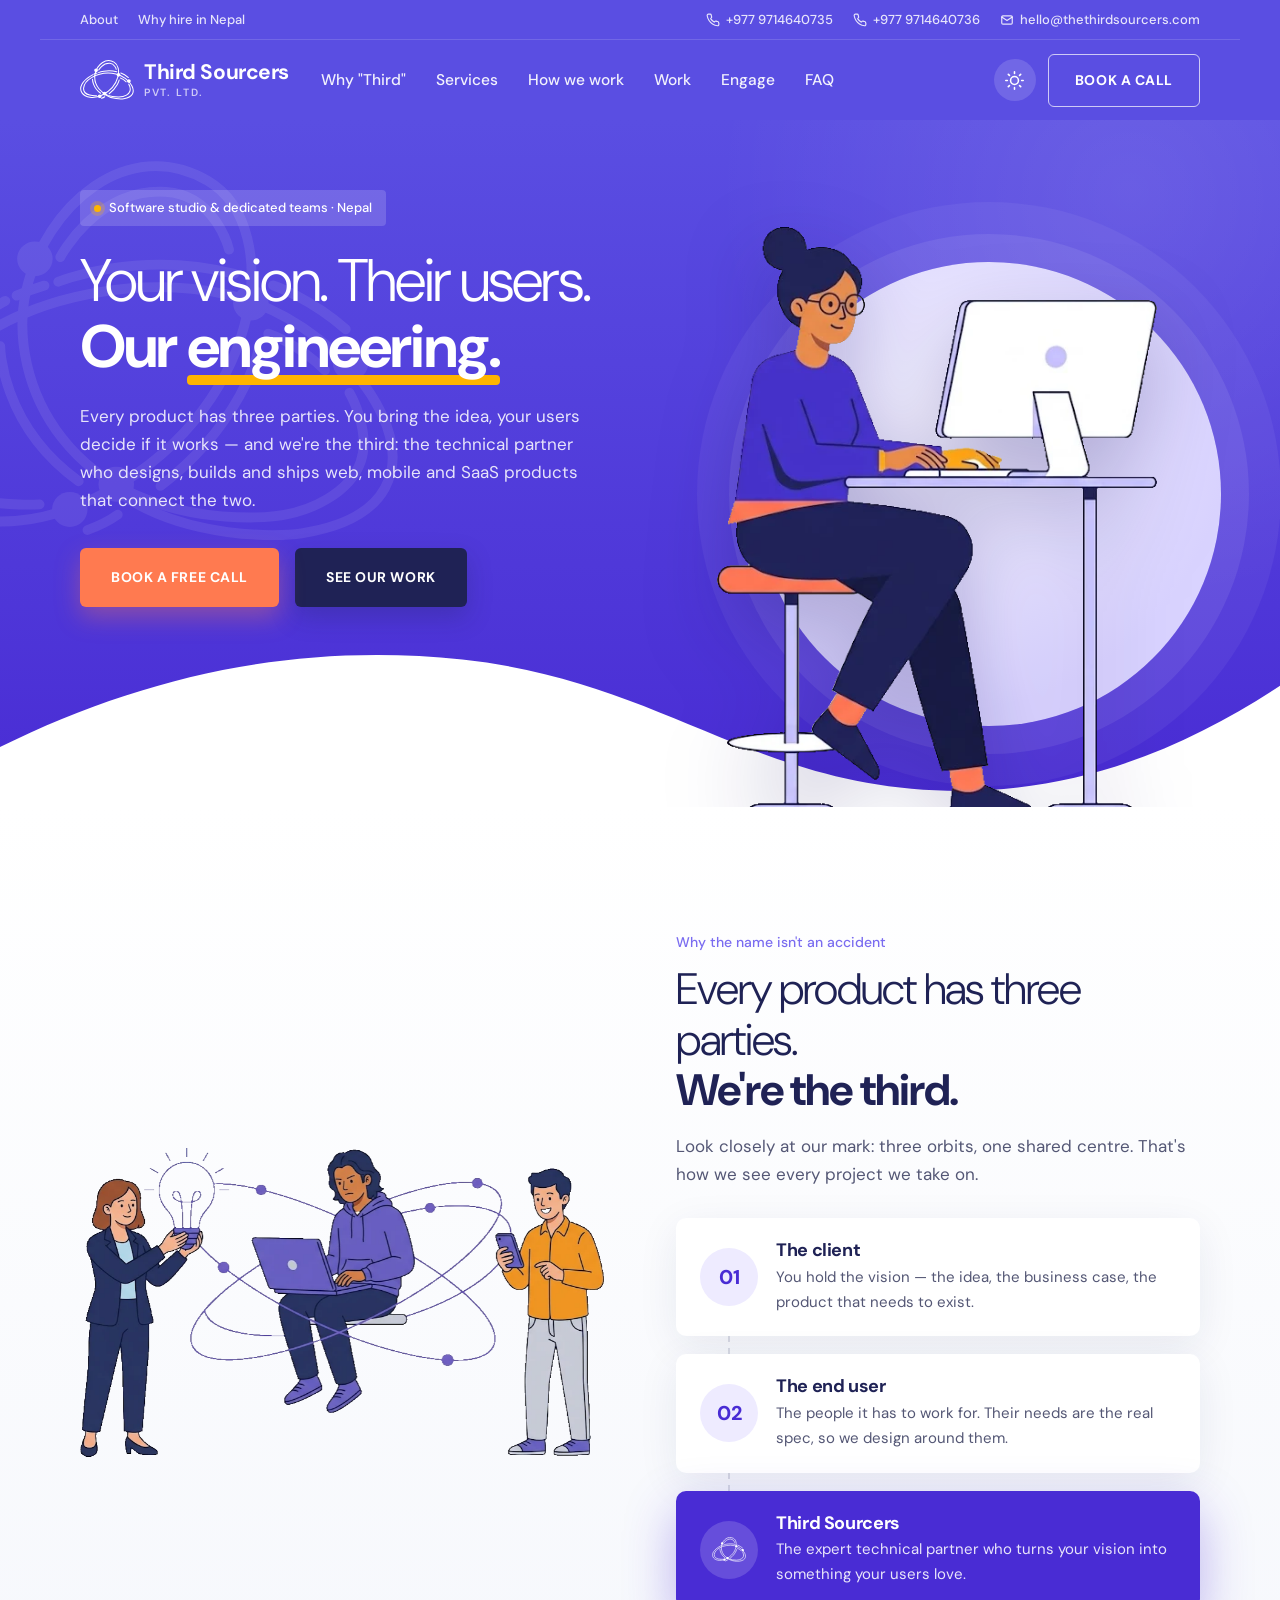
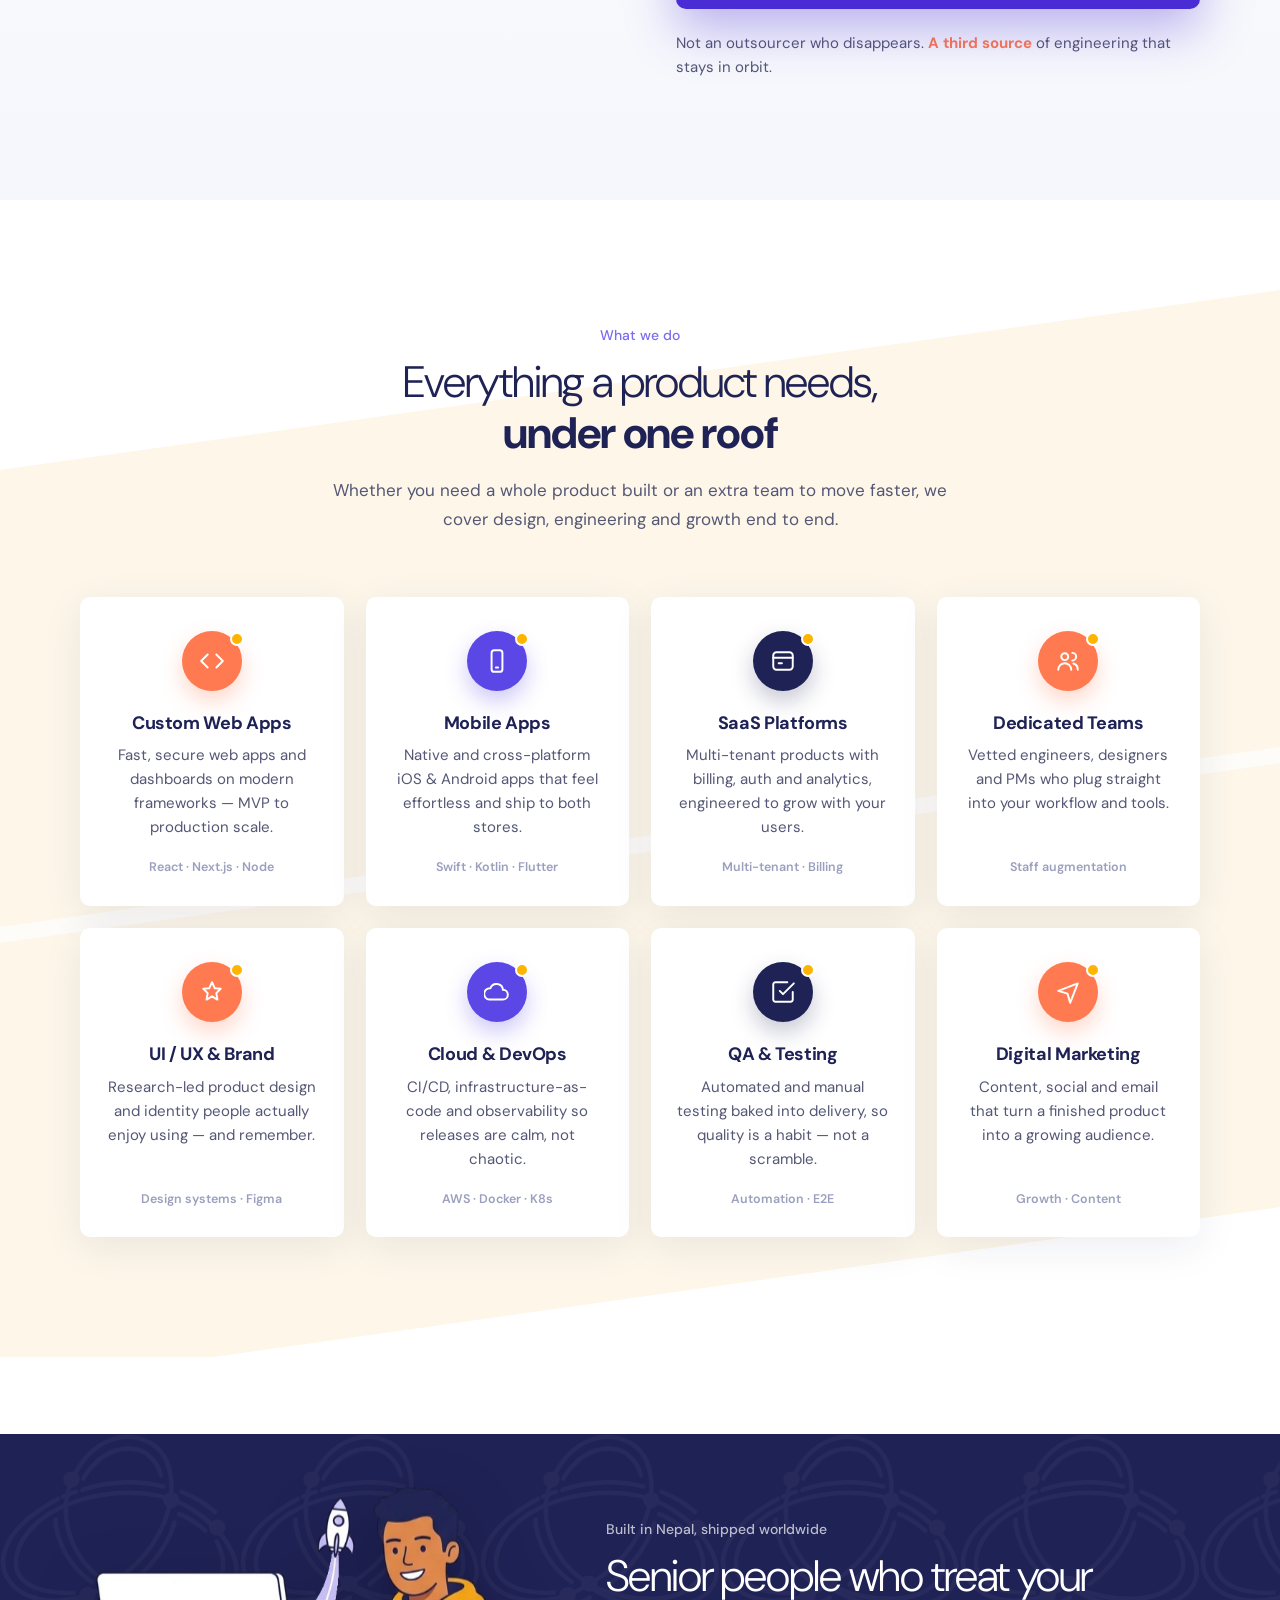
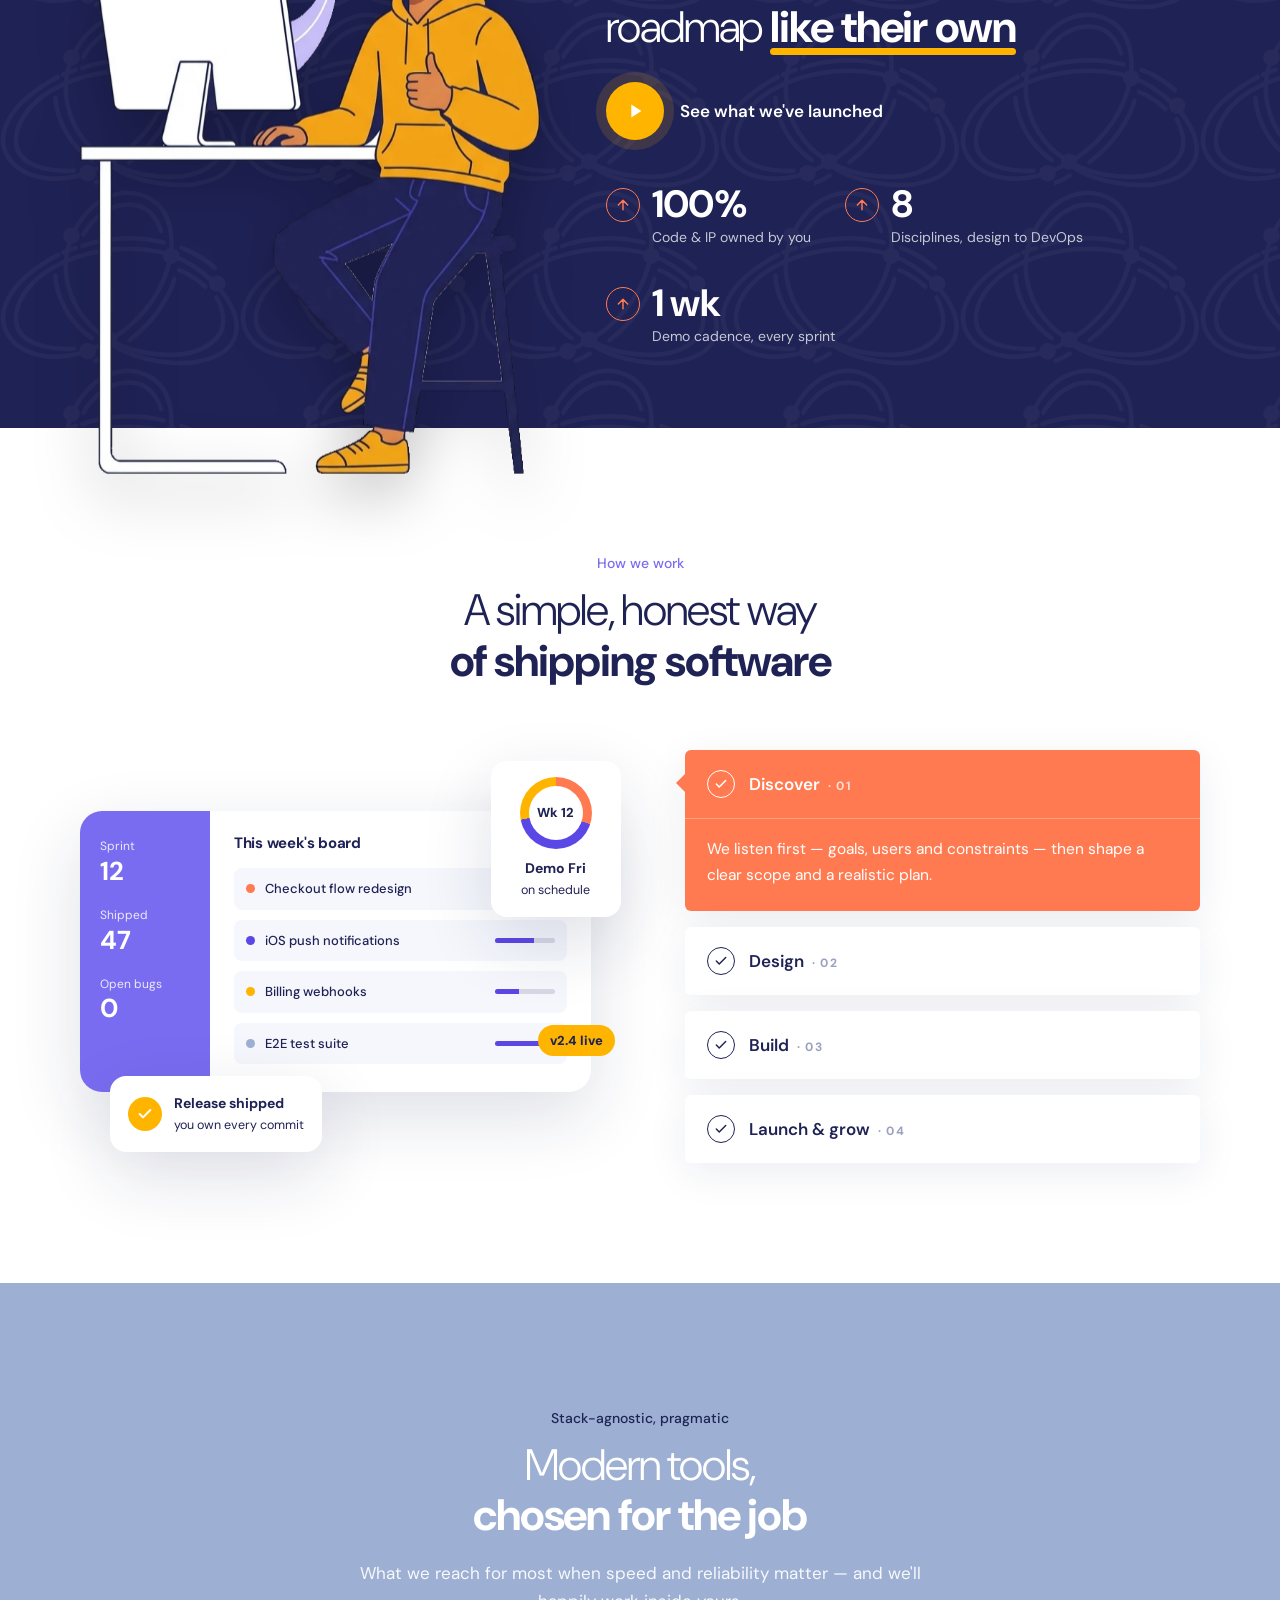
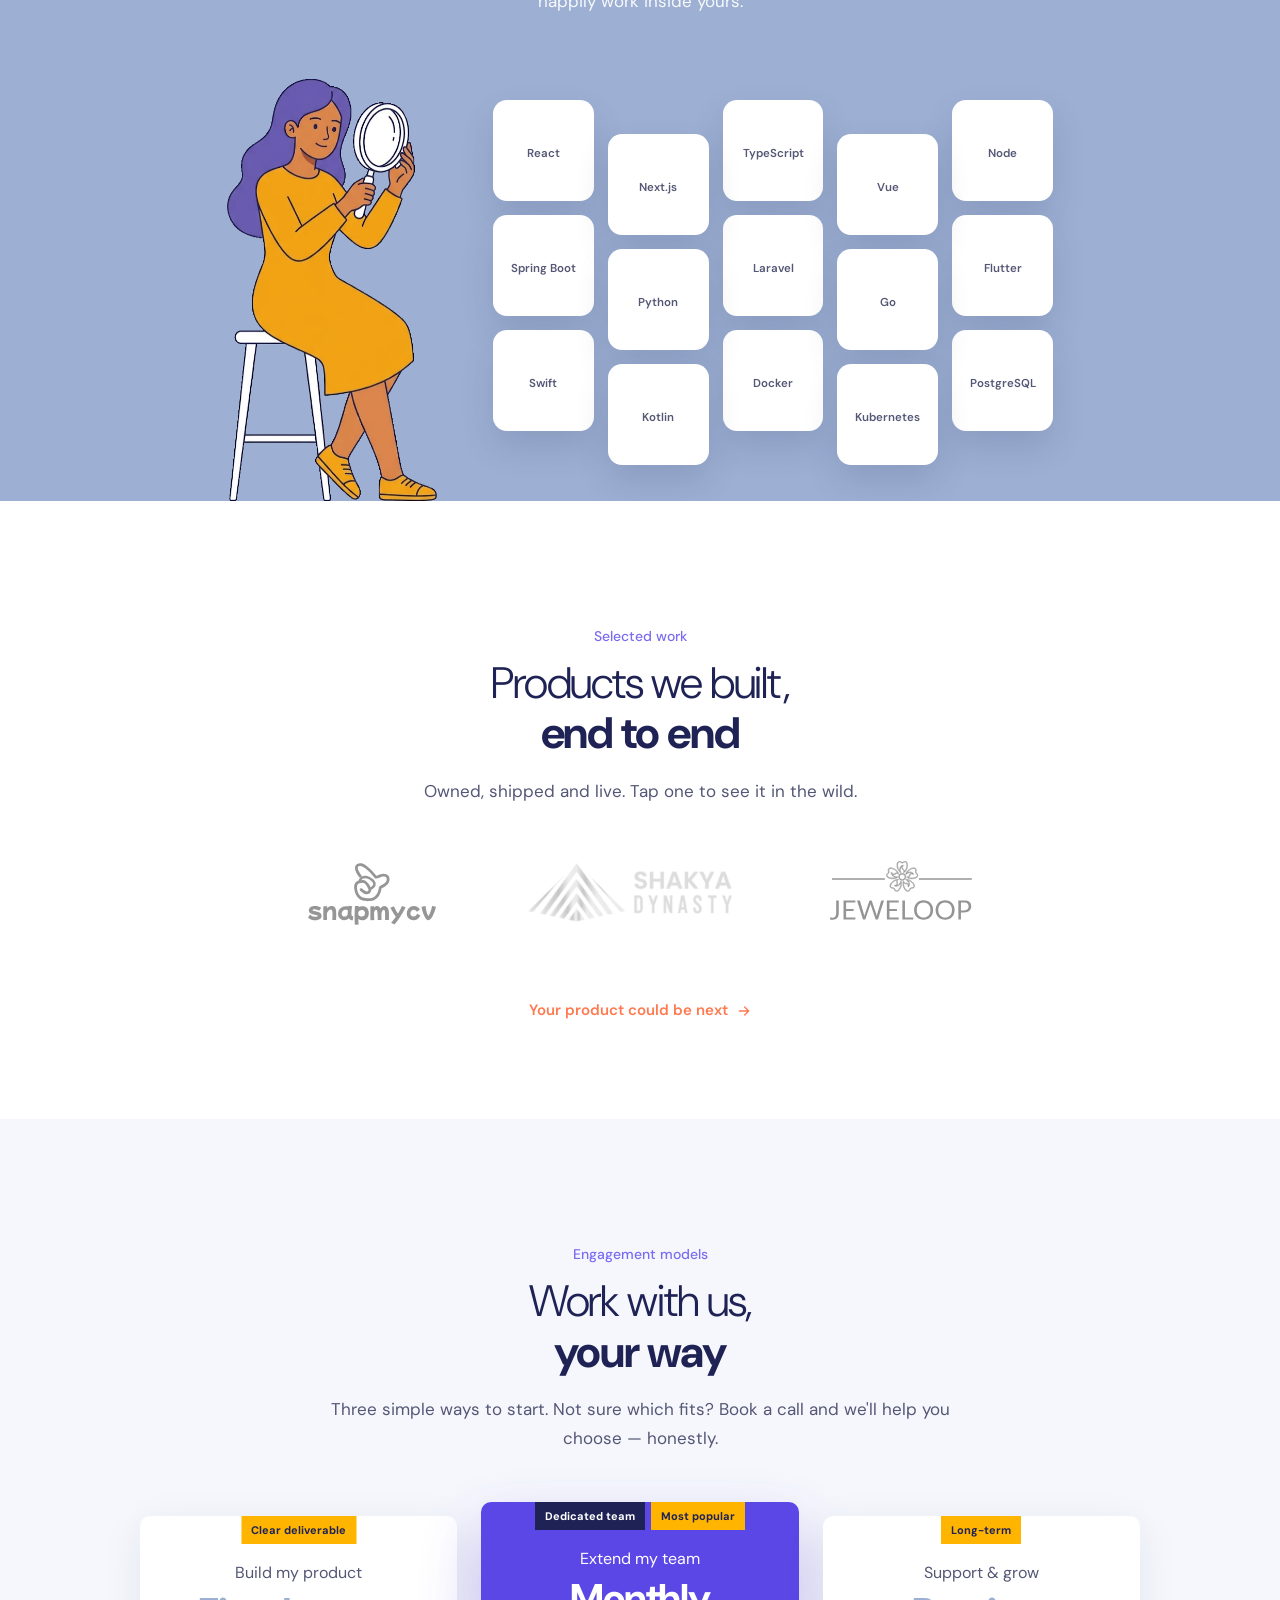
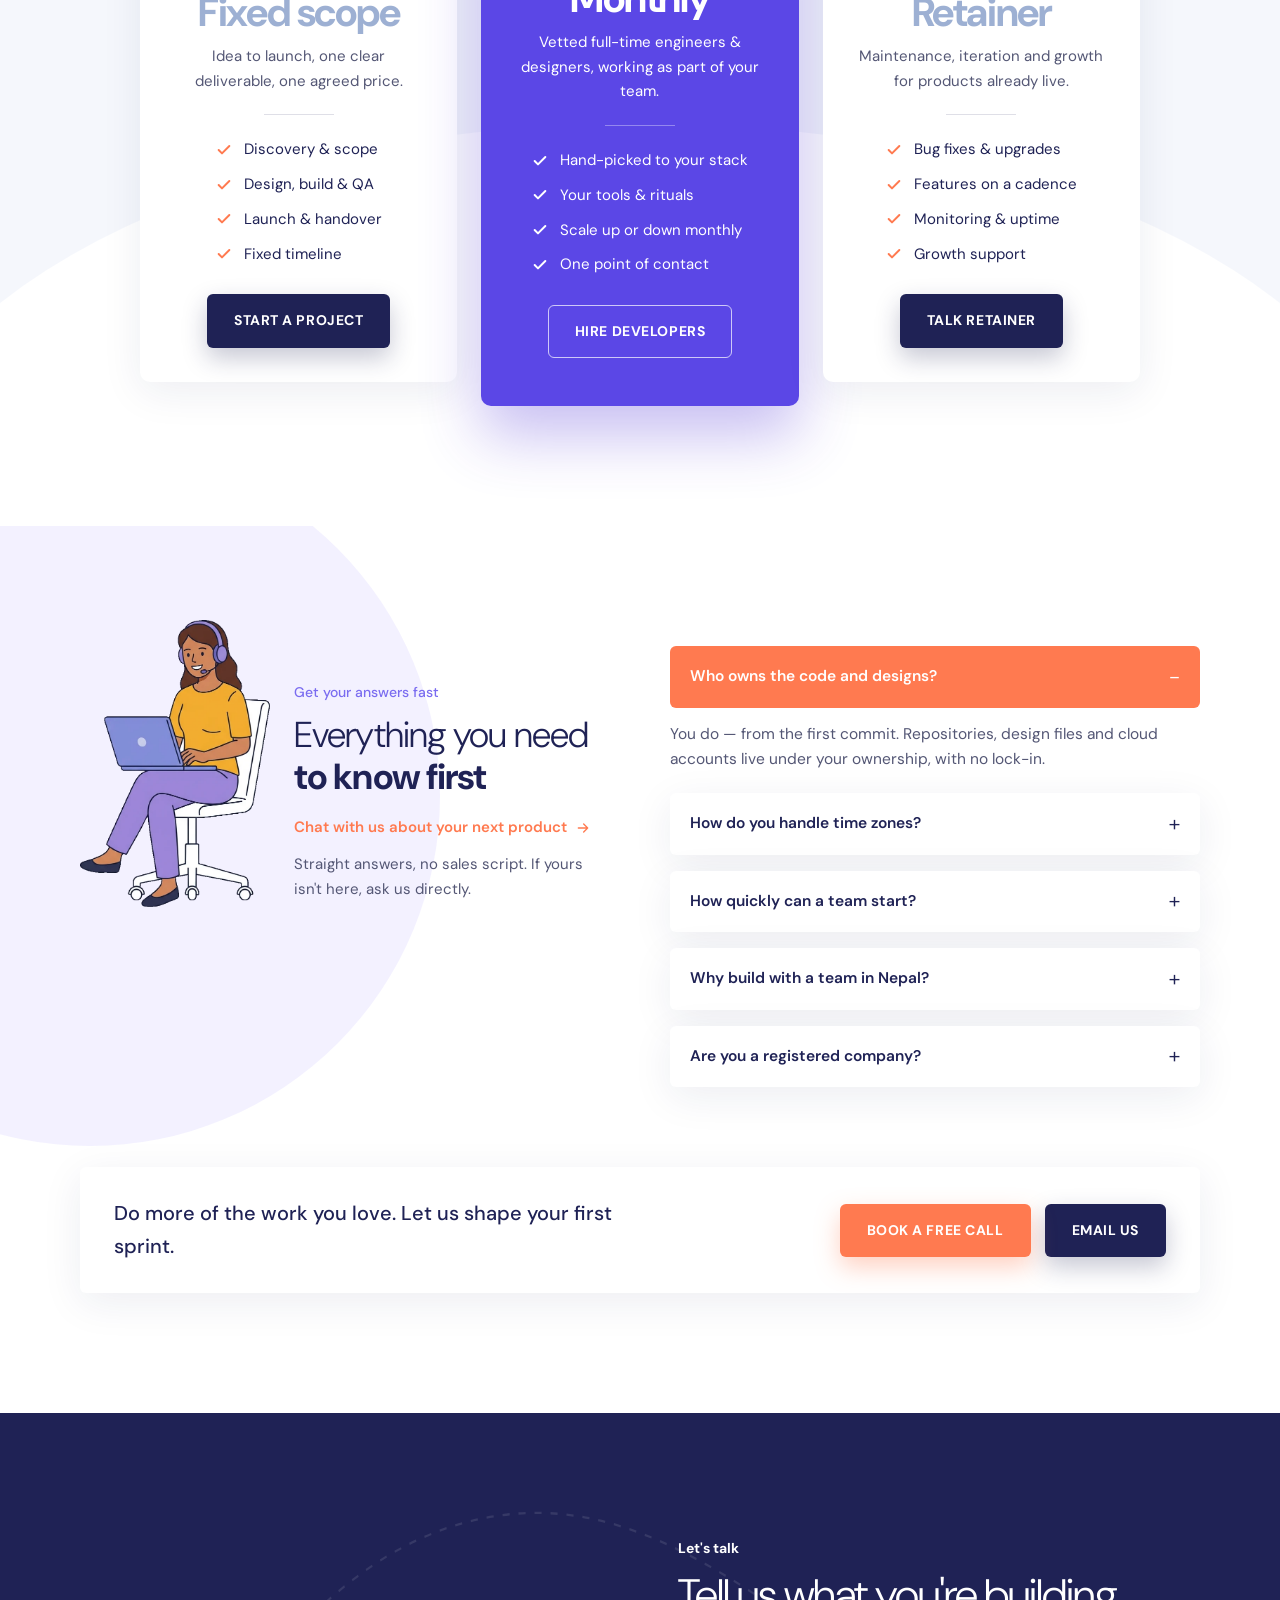
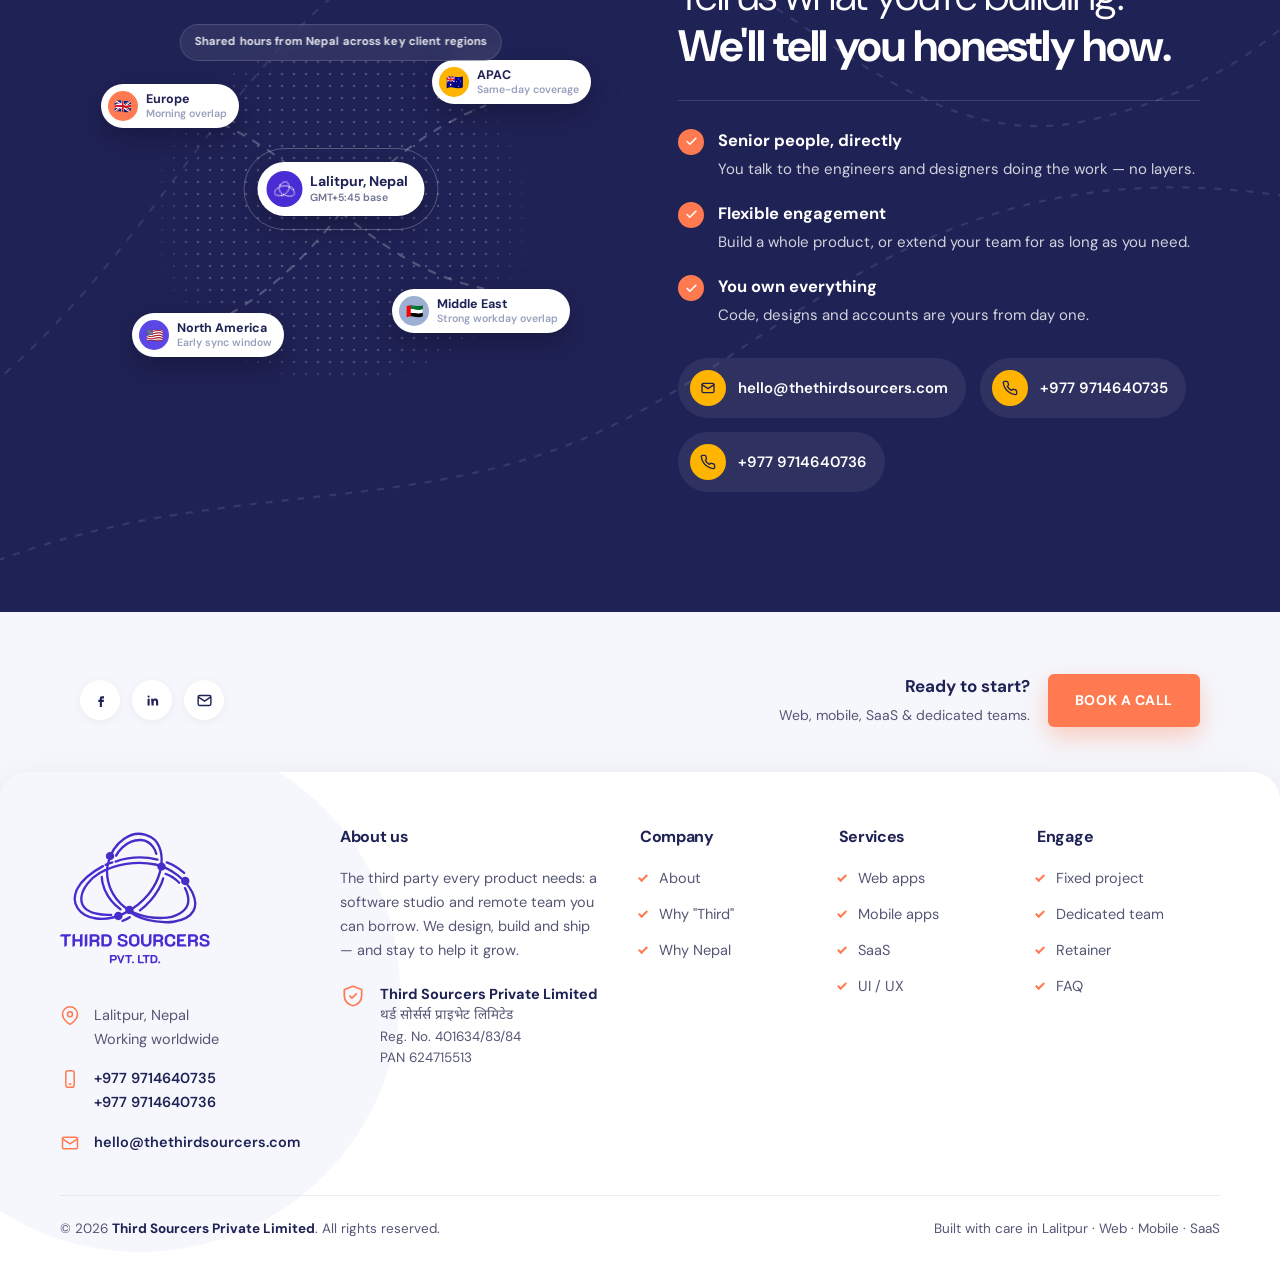
==== commit ac0b1c1a: "updated the contact numbers" ====
--- a/index.html
+++ b/index.html
@@ -41,7 +41,7 @@
           <a href="why-hire-in-nepal.html">Why hire in Nepal</a>
         </nav>
         <div class="tb-right">
-          <a href="tel:+9779803333267"
+          <a href="tel:+9779714640735"
             ><svg
               viewBox="0 0 24 24"
               fill="none"
@@ -53,7 +53,21 @@
               <path
                 d="M22 16.9v3a2 2 0 01-2.2 2 19.8 19.8 0 01-8.6-3.1 19.5 19.5 0 01-6-6A19.8 19.8 0 012 4.2 2 2 0 014 2h3a2 2 0 012 1.7c.1.9.3 1.8.6 2.6a2 2 0 01-.5 2.1L8 9.6a16 16 0 006 6l1.2-1.1a2 2 0 012.1-.5c.8.3 1.7.5 2.6.6a2 2 0 011.7 2z"
               /></svg
-            >+977 9803333267</a
+            >+977 9714640735</a
+          >
+          <a href="tel:+9779714640736"
+            ><svg
+              viewBox="0 0 24 24"
+              fill="none"
+              stroke="currentColor"
+              stroke-width="2"
+              stroke-linecap="round"
+              stroke-linejoin="round"
+            >
+              <path
+                d="M22 16.9v3a2 2 0 01-2.2 2 19.8 19.8 0 01-8.6-3.1 19.5 19.5 0 01-6-6A19.8 19.8 0 012 4.2 2 2 0 014 2h3a2 2 0 012 1.7c.1.9.3 1.8.6 2.6a2 2 0 01-.5 2.1L8 9.6a16 16 0 006 6l1.2-1.1a2 2 0 012.1-.5c.8.3 1.7.5 2.6.6a2 2 0 011.7 2z"
+              /></svg
+            >+977 9714640736</a
           >
           <a href="mailto:hello@thethirdsourcers.com"
             ><svg
@@ -1239,7 +1253,7 @@
           <div class="cta-strip reveal">
             <p>Do more of the work you love. Let us shape your first sprint.</p>
             <div class="btns">
-              <a href="tel:+9779803333267" class="btn btn-coral"
+              <a href="tel:+9779714640735" class="btn btn-coral"
                 >Book a free call</a
               >
               <a href="mailto:hello@thethirdsourcers.com" class="btn btn-navy"
@@ -1406,7 +1420,7 @@
                     <path d="M3 7l9 6 9-6" /></svg></i
                 >hello@thethirdsourcers.com</a
               >
-              <a class="cline" href="tel:+9779803333267"
+              <a class="cline" href="tel:+9779714640735"
                 ><i
                   ><svg
                     viewBox="0 0 24 24"
@@ -1419,9 +1433,9 @@
                     <path
                       d="M22 16.9v3a2 2 0 01-2.2 2 19.8 19.8 0 01-8.6-3.1 19.5 19.5 0 01-6-6A19.8 19.8 0 012 4.2 2 2 0 014 2h3a2 2 0 012 1.7c.1.9.3 1.8.6 2.6a2 2 0 01-.5 2.1L8 9.6a16 16 0 006 6l1.2-1.1a2 2 0 012.1-.5c.8.3 1.7.5 2.6.6a2 2 0 011.7 2z"
                     /></svg></i
-                >+977 9803333267</a
+                >+977 9714640735</a
               >
-              <a class="cline" href="tel:+9779808546858"
+              <a class="cline" href="tel:+9779714640736"
                 ><i
                   ><svg
                     viewBox="0 0 24 24"
@@ -1434,7 +1448,7 @@
                     <path
                       d="M22 16.9v3a2 2 0 01-2.2 2 19.8 19.8 0 01-8.6-3.1 19.5 19.5 0 01-6-6A19.8 19.8 0 012 4.2 2 2 0 014 2h3a2 2 0 012 1.7c.1.9.3 1.8.6 2.6a2 2 0 01-.5 2.1L8 9.6a16 16 0 006 6l1.2-1.1a2 2 0 012.1-.5c.8.3 1.7.5 2.6.6a2 2 0 011.7 2z"
                     /></svg></i
-                >+977 9808546858</a
+                >+977 9714640736</a
               >
             </div>
           </div>
@@ -1530,9 +1544,9 @@
                   <rect x="7" y="2" width="10" height="20" rx="2.5" />
                   <path d="M11 18h2" /></svg
                 ><span
-                  ><a href="tel:+9779803333267">+977 9803333267</a><br /><a
-                    href="tel:+9779808546858"
-                    >+977 9808546858</a
+                  ><a href="tel:+9779714640735">+977 9714640735</a><br /><a
+                    href="tel:+9779714640736"
+                    >+977 9714640736</a
                   ></span
                 >
               </li>
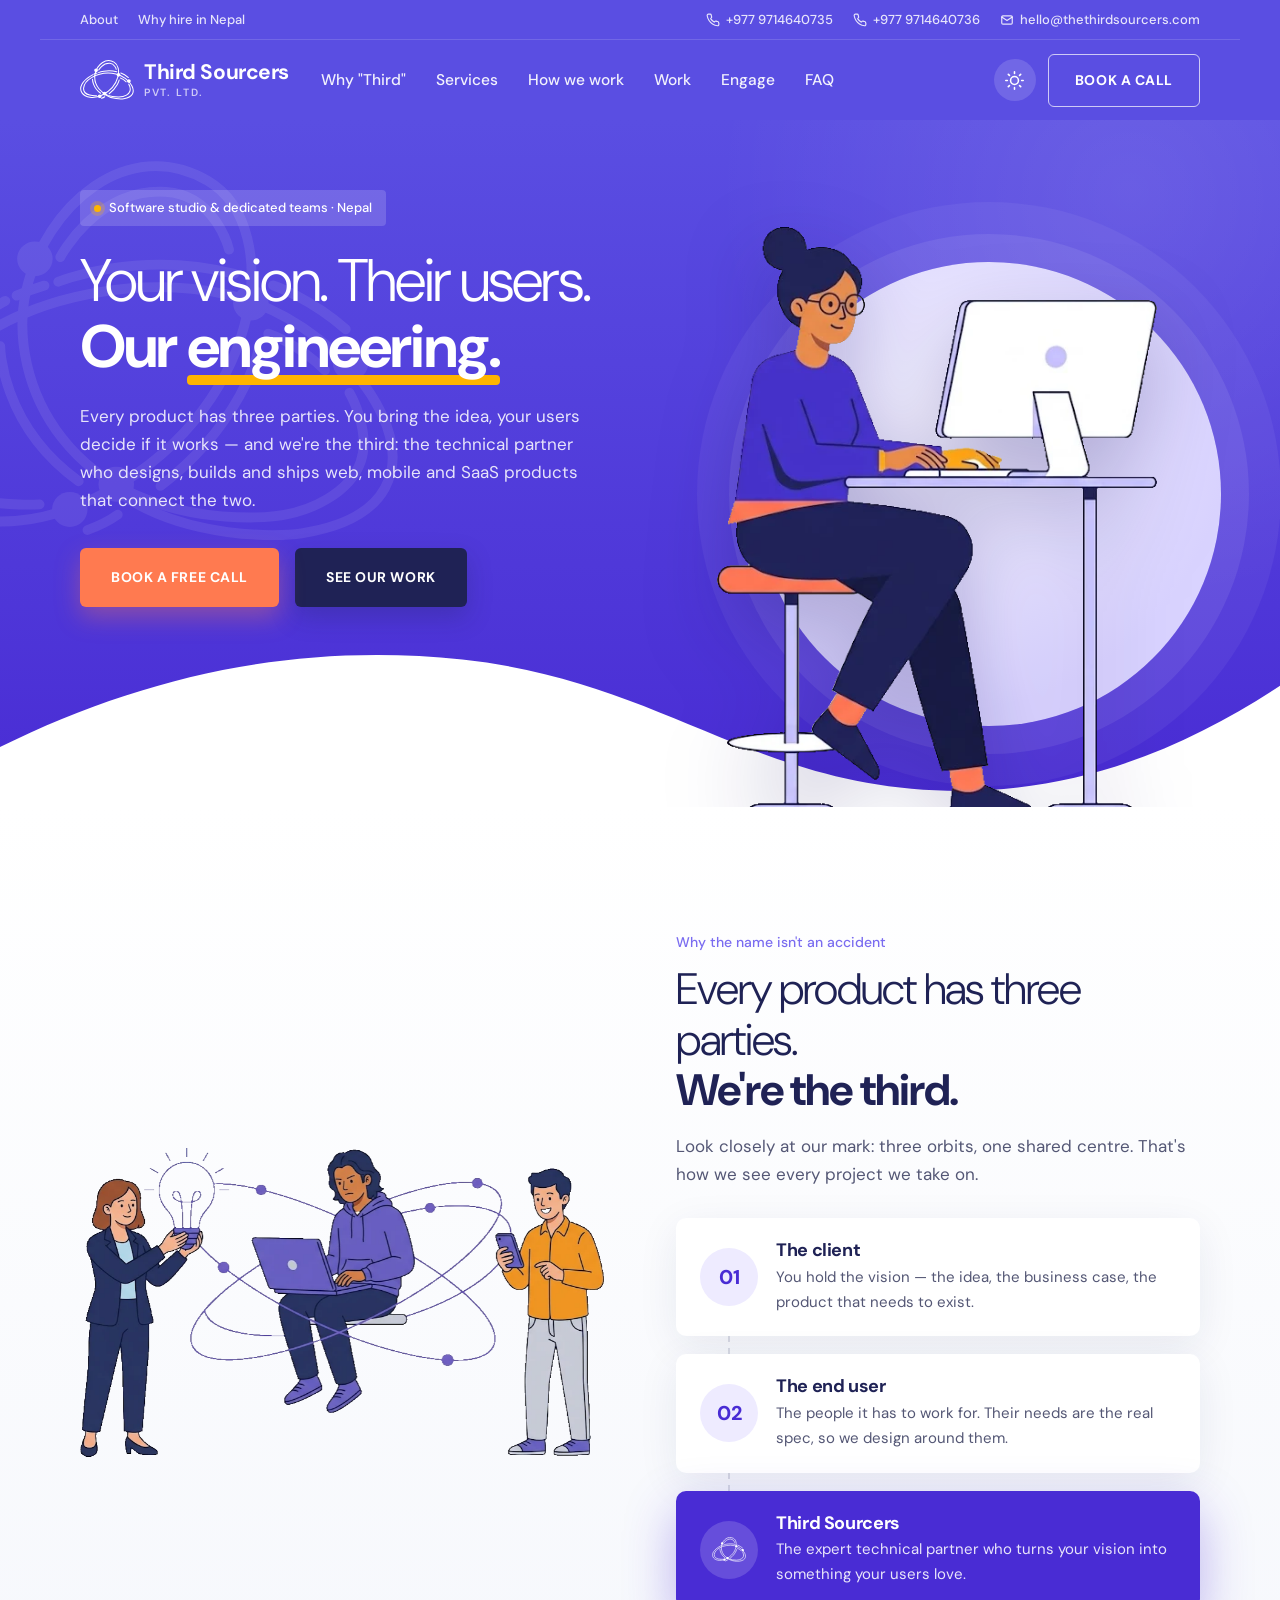
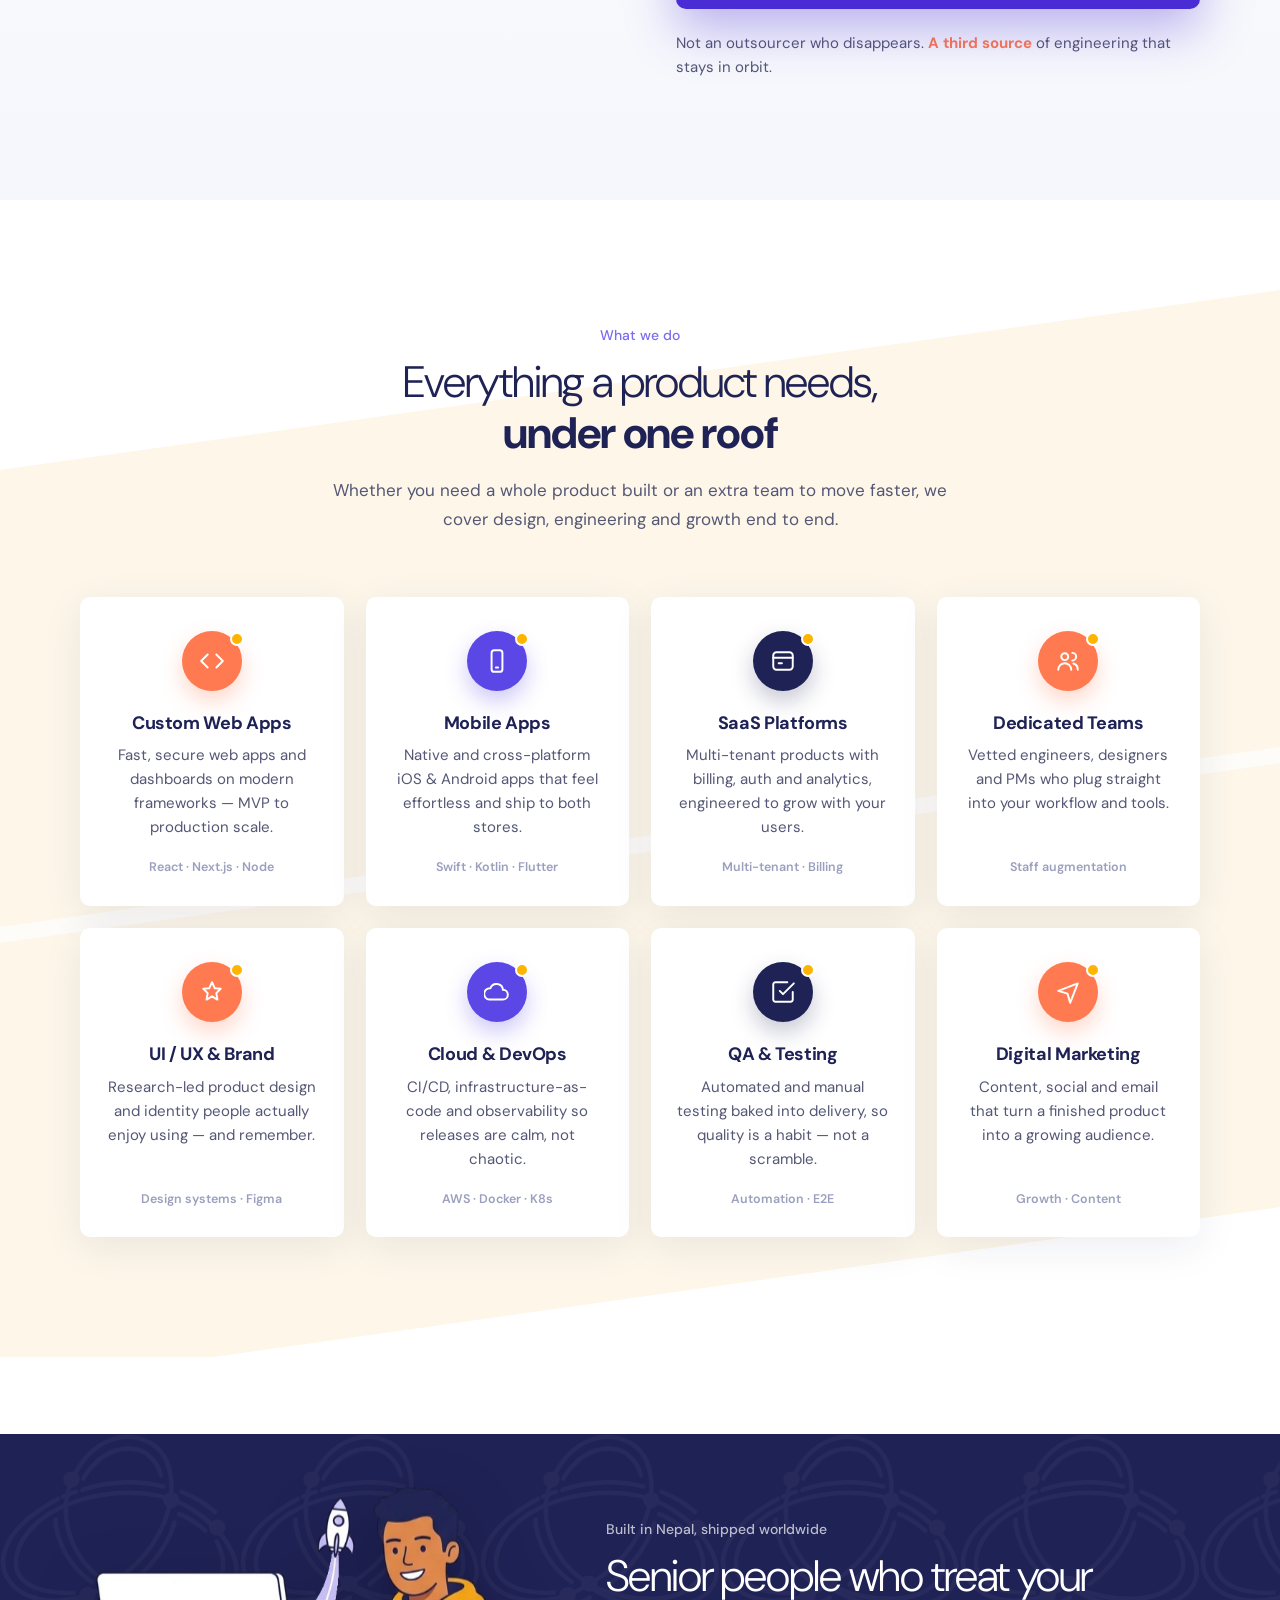
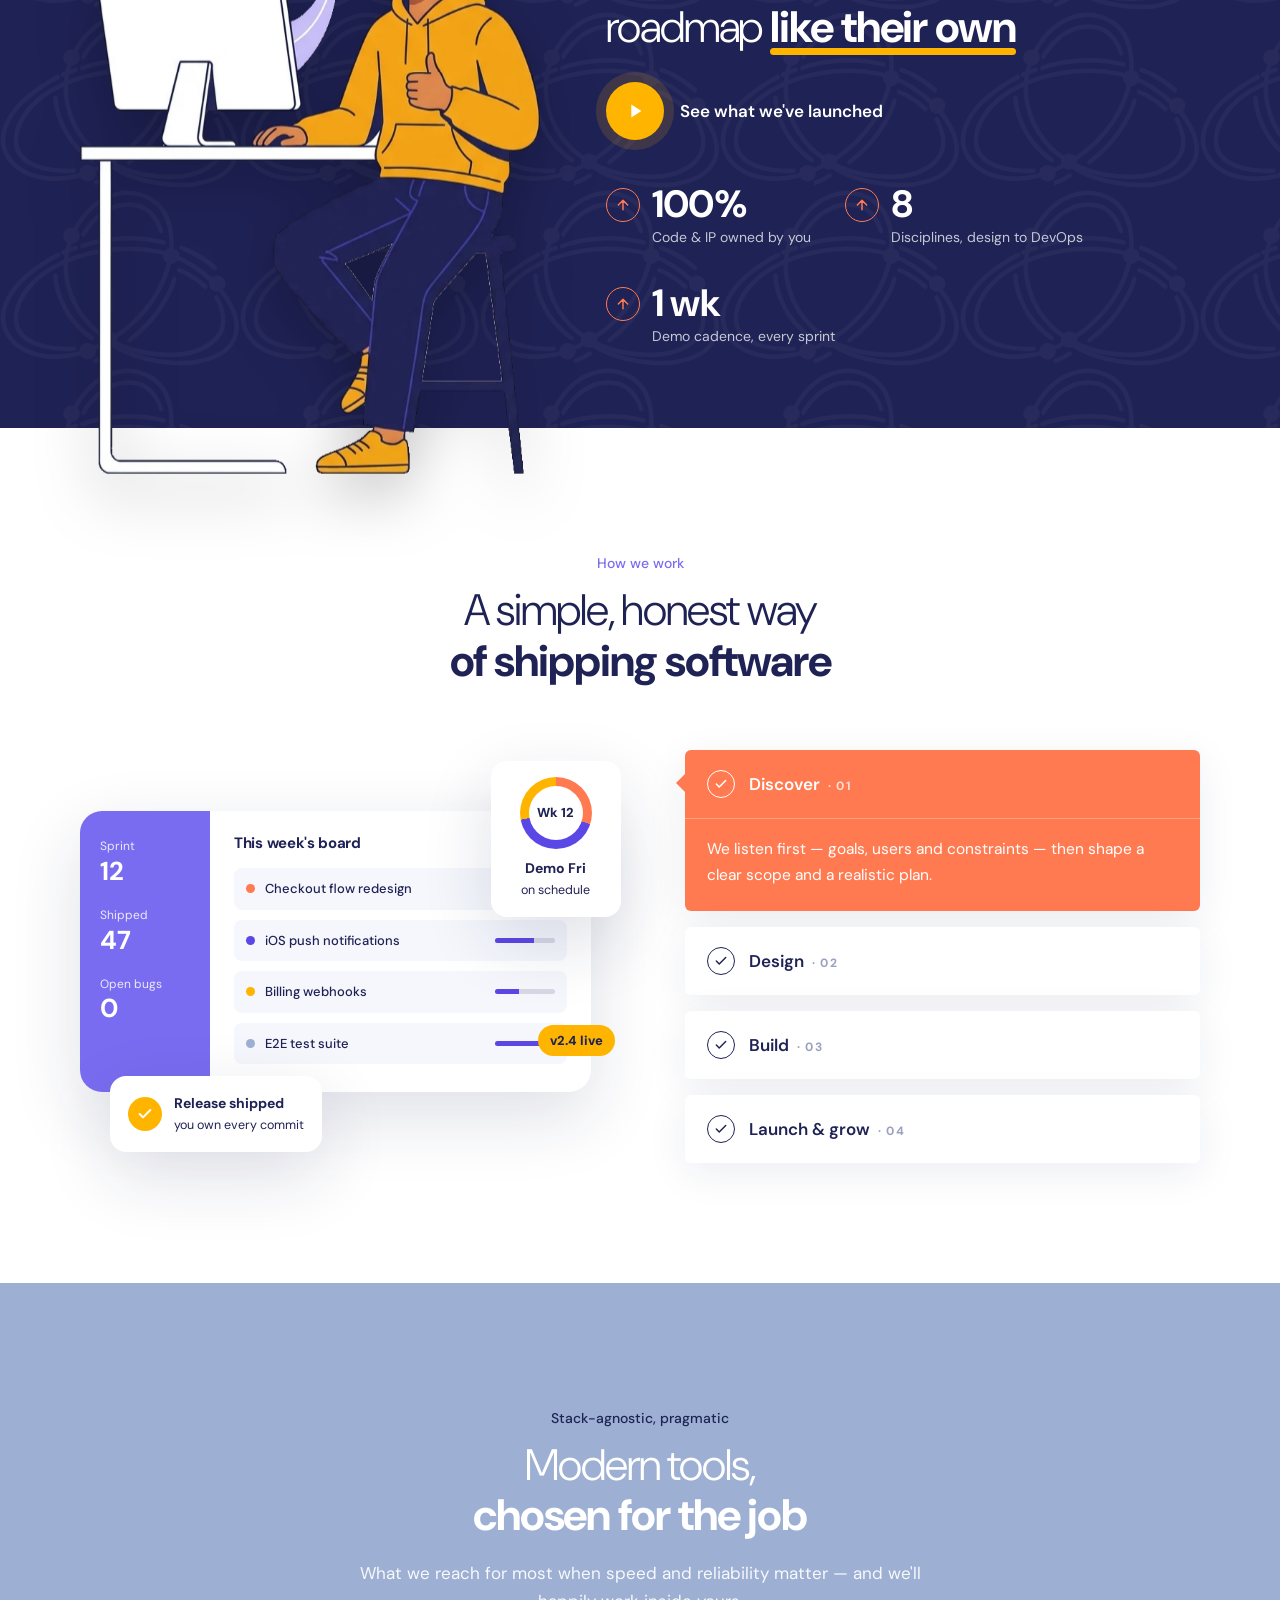
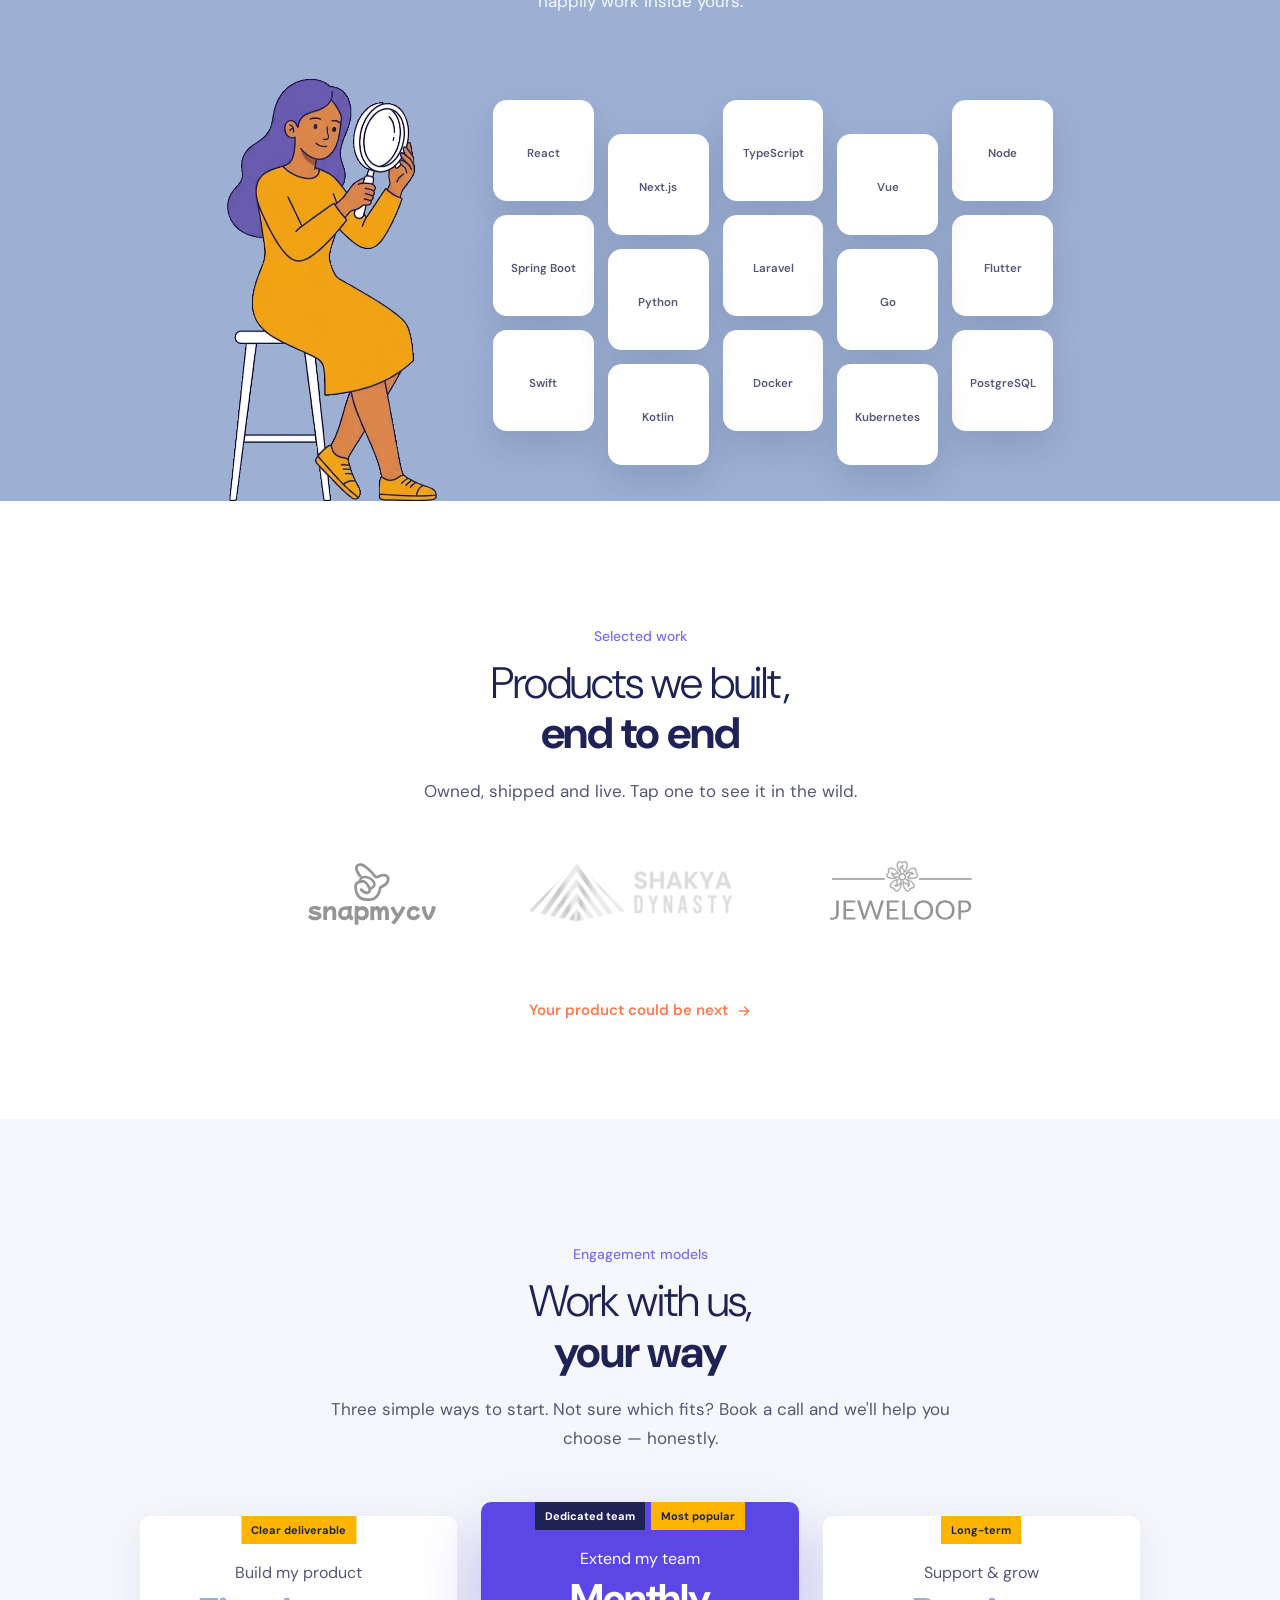
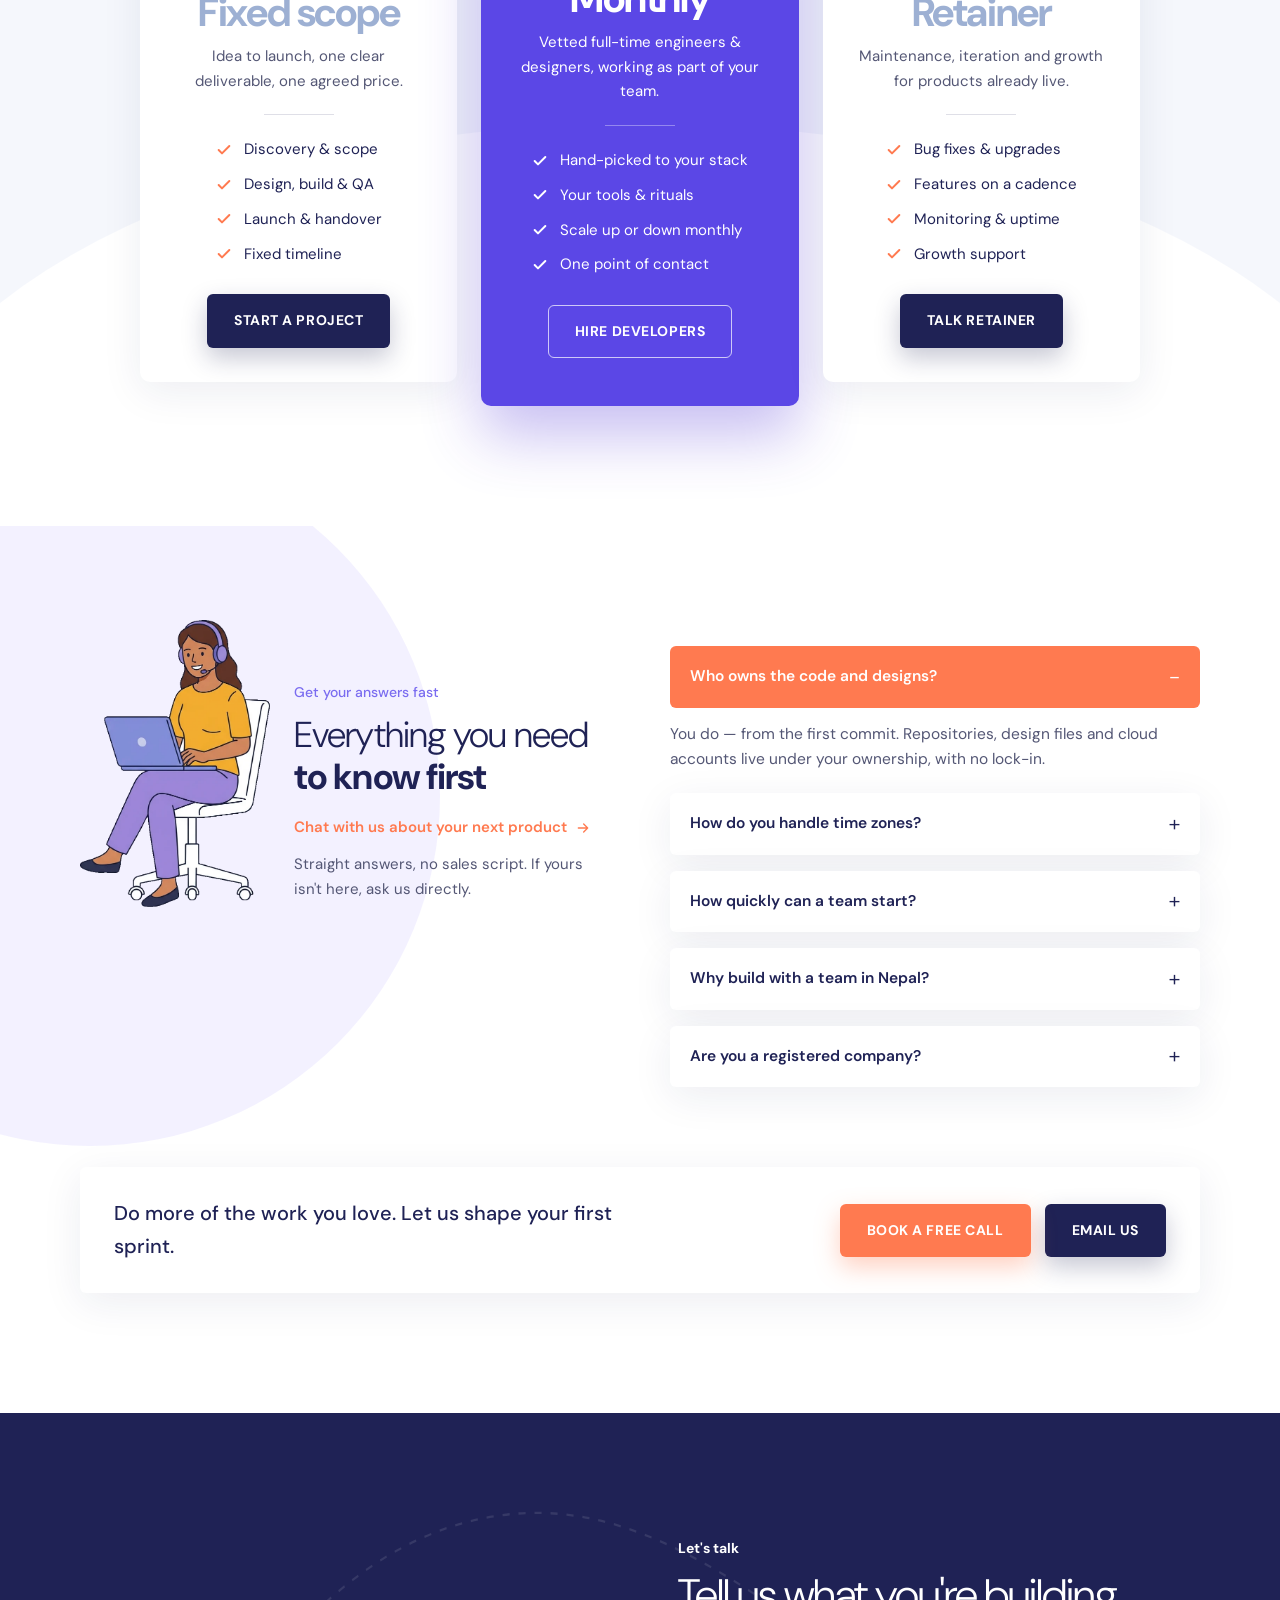
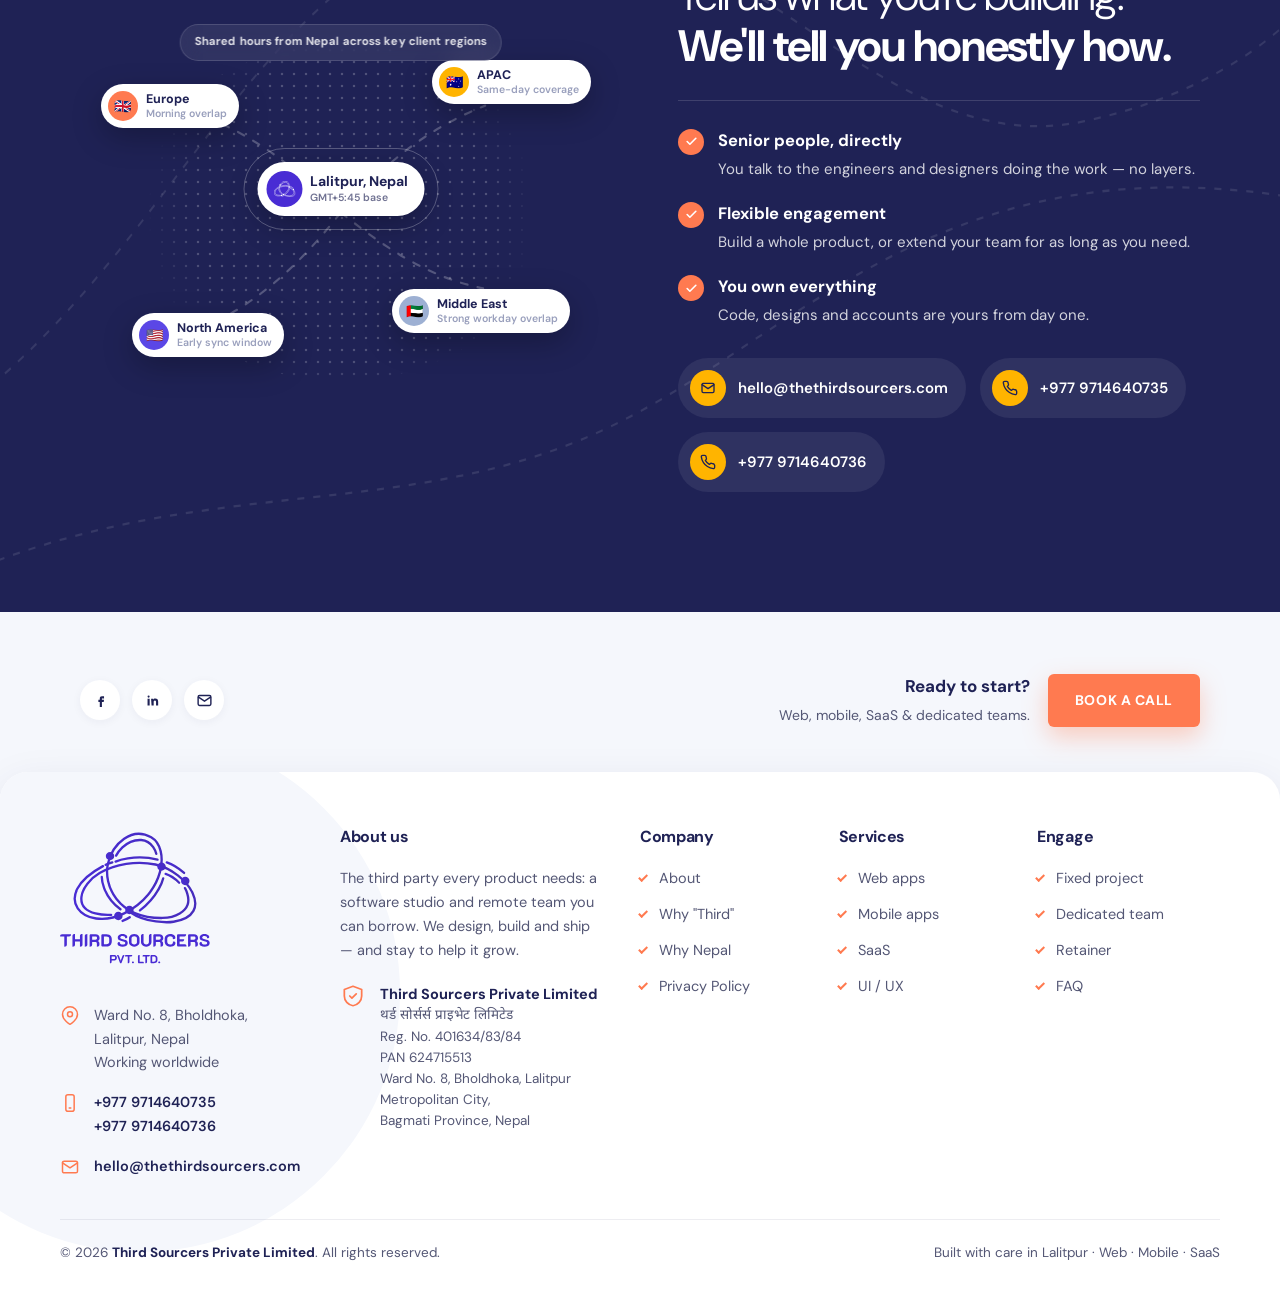
==== commit c8e485c1: "Add privacy policy page and registered office address for Apple Developer enrollment - New /privacy/" ====
--- a/index.html
+++ b/index.html
@@ -1530,7 +1530,7 @@
                 >
                   <path d="M21 10c0 7-9 12-9 12s-9-5-9-12a9 9 0 0118 0z" />
                   <circle cx="12" cy="10" r="3" /></svg
-                ><span>Lalitpur, Nepal<br />Working worldwide</span>
+                ><span>Ward No. 8, Bholdhoka, Lalitpur, Nepal<br />Working worldwide</span>
               </li>
               <li>
                 <svg
@@ -1589,7 +1589,9 @@
               <div>
                 <b>Third Sourcers Private Limited</b
                 ><span class="np" lang="ne">थर्ड सोर्सर्स प्राइभेट लिमिटेड</span
-                ><br />Reg. No. 401634/83/84<br />PAN 624715513
+                ><br />Reg. No. 401634/83/84<br />PAN 624715513<br />Ward No.
+                8, Bholdhoka, Lalitpur Metropolitan City,<br />Bagmati Province,
+                Nepal
               </div>
             </div>
           </div>
@@ -1599,6 +1601,7 @@
               <li><a href="about.html">About</a></li>
               <li><a href="#three">Why "Third"</a></li>
               <li><a href="why-hire-in-nepal.html">Why Nepal</a></li>
+              <li><a href="privacy/">Privacy Policy</a></li>
             </ul>
           </div>
           <div class="f-col">
